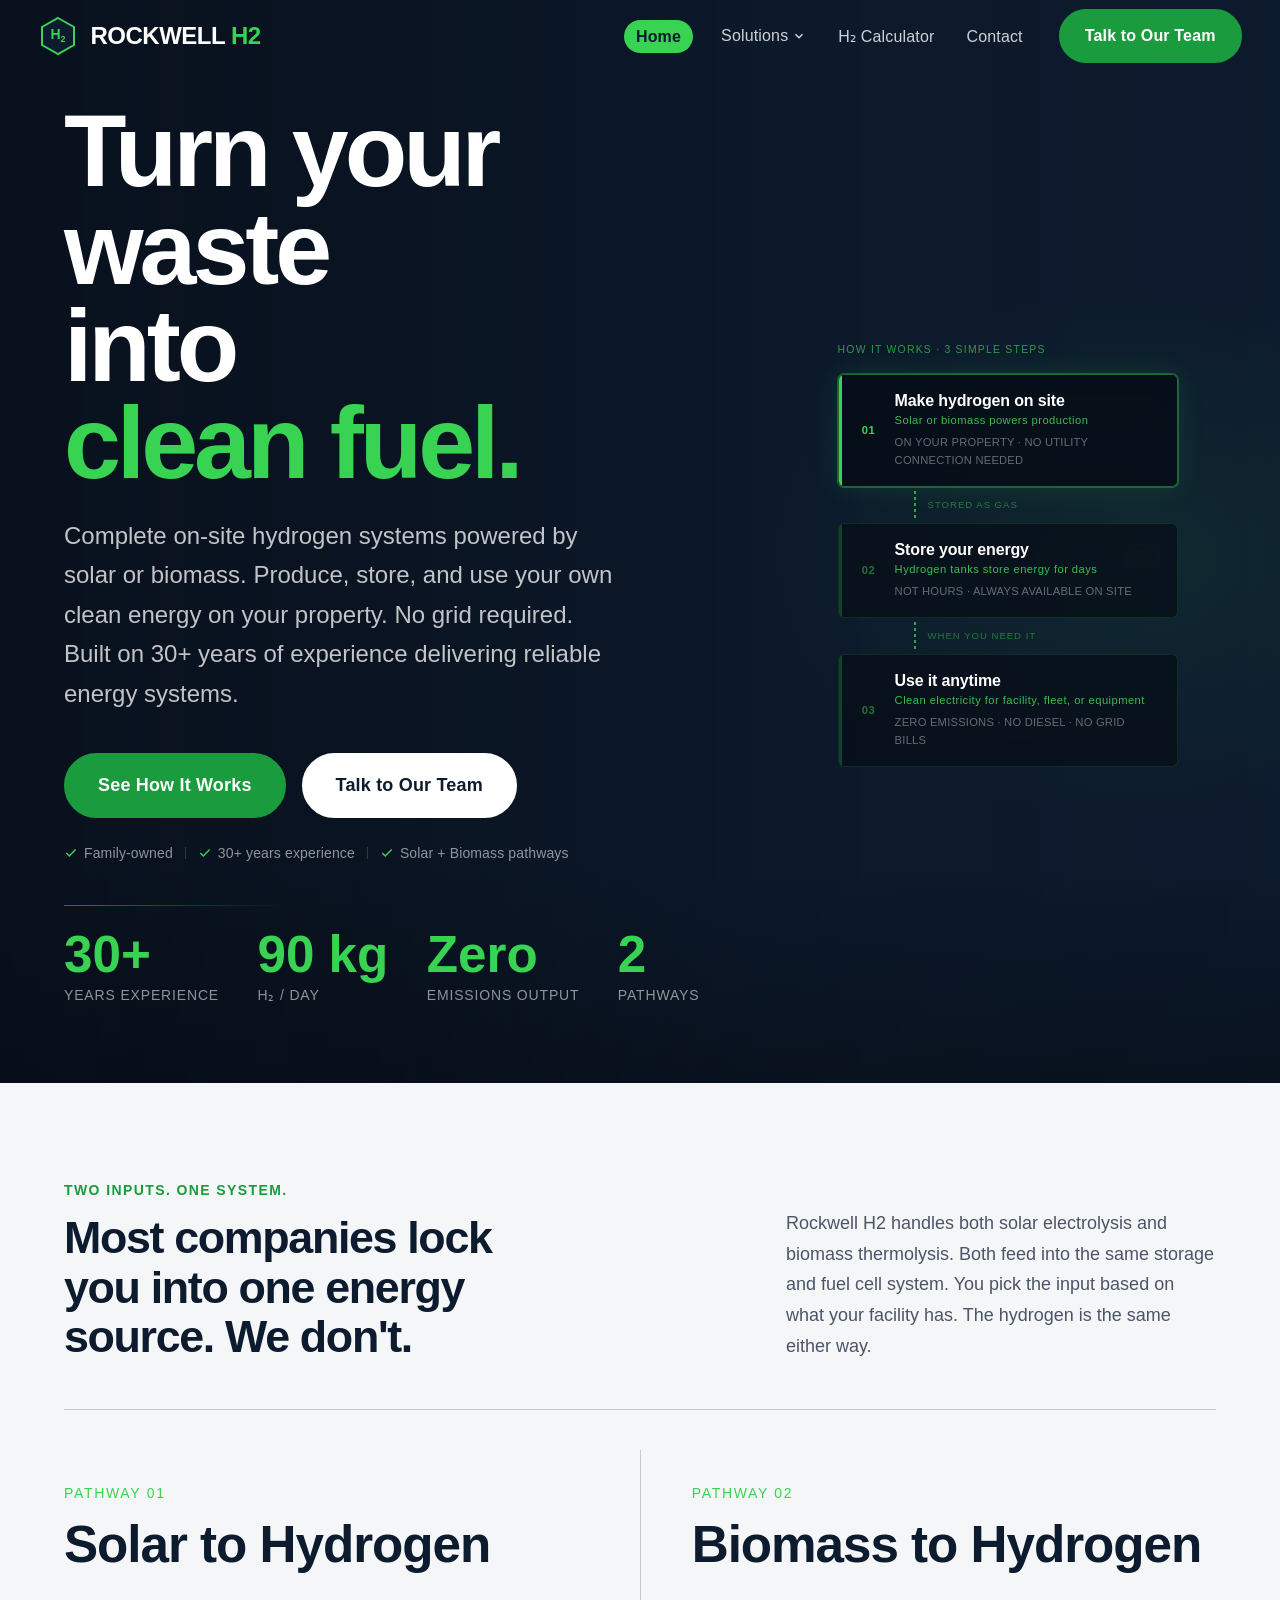
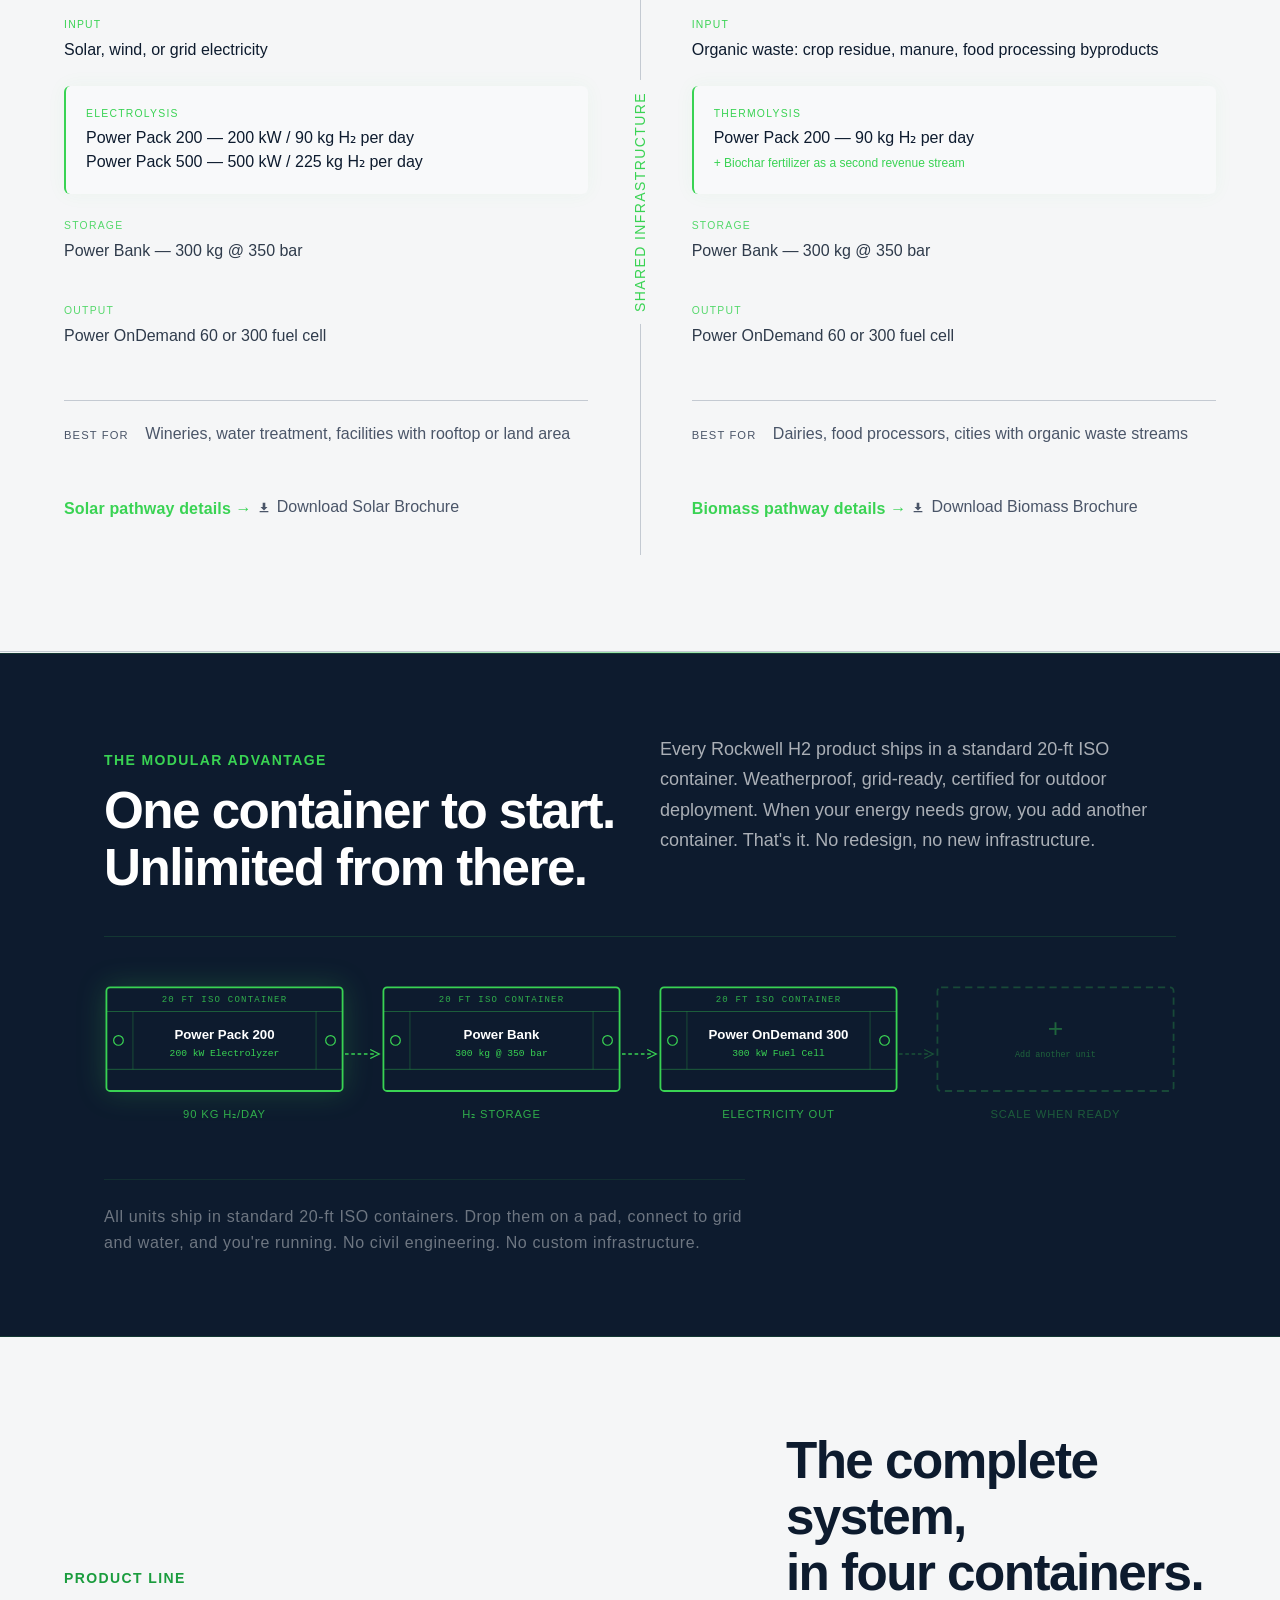
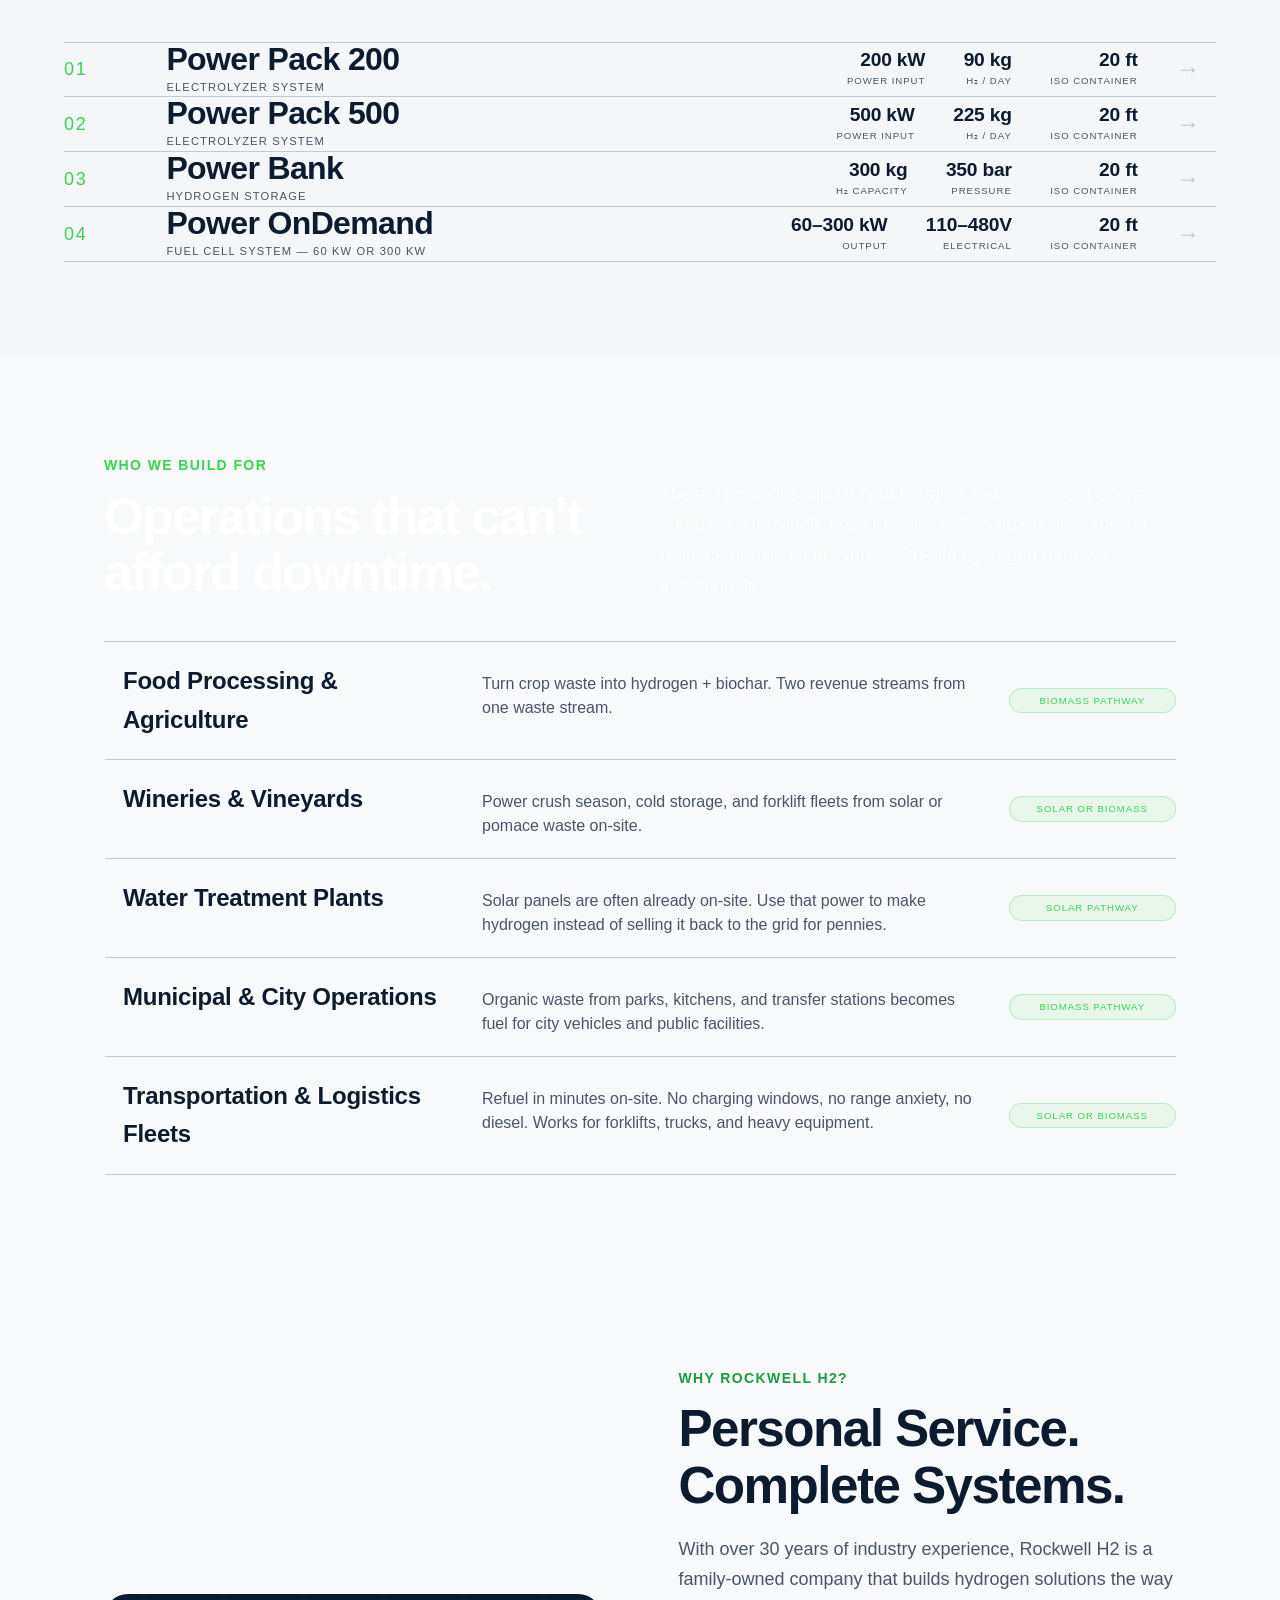
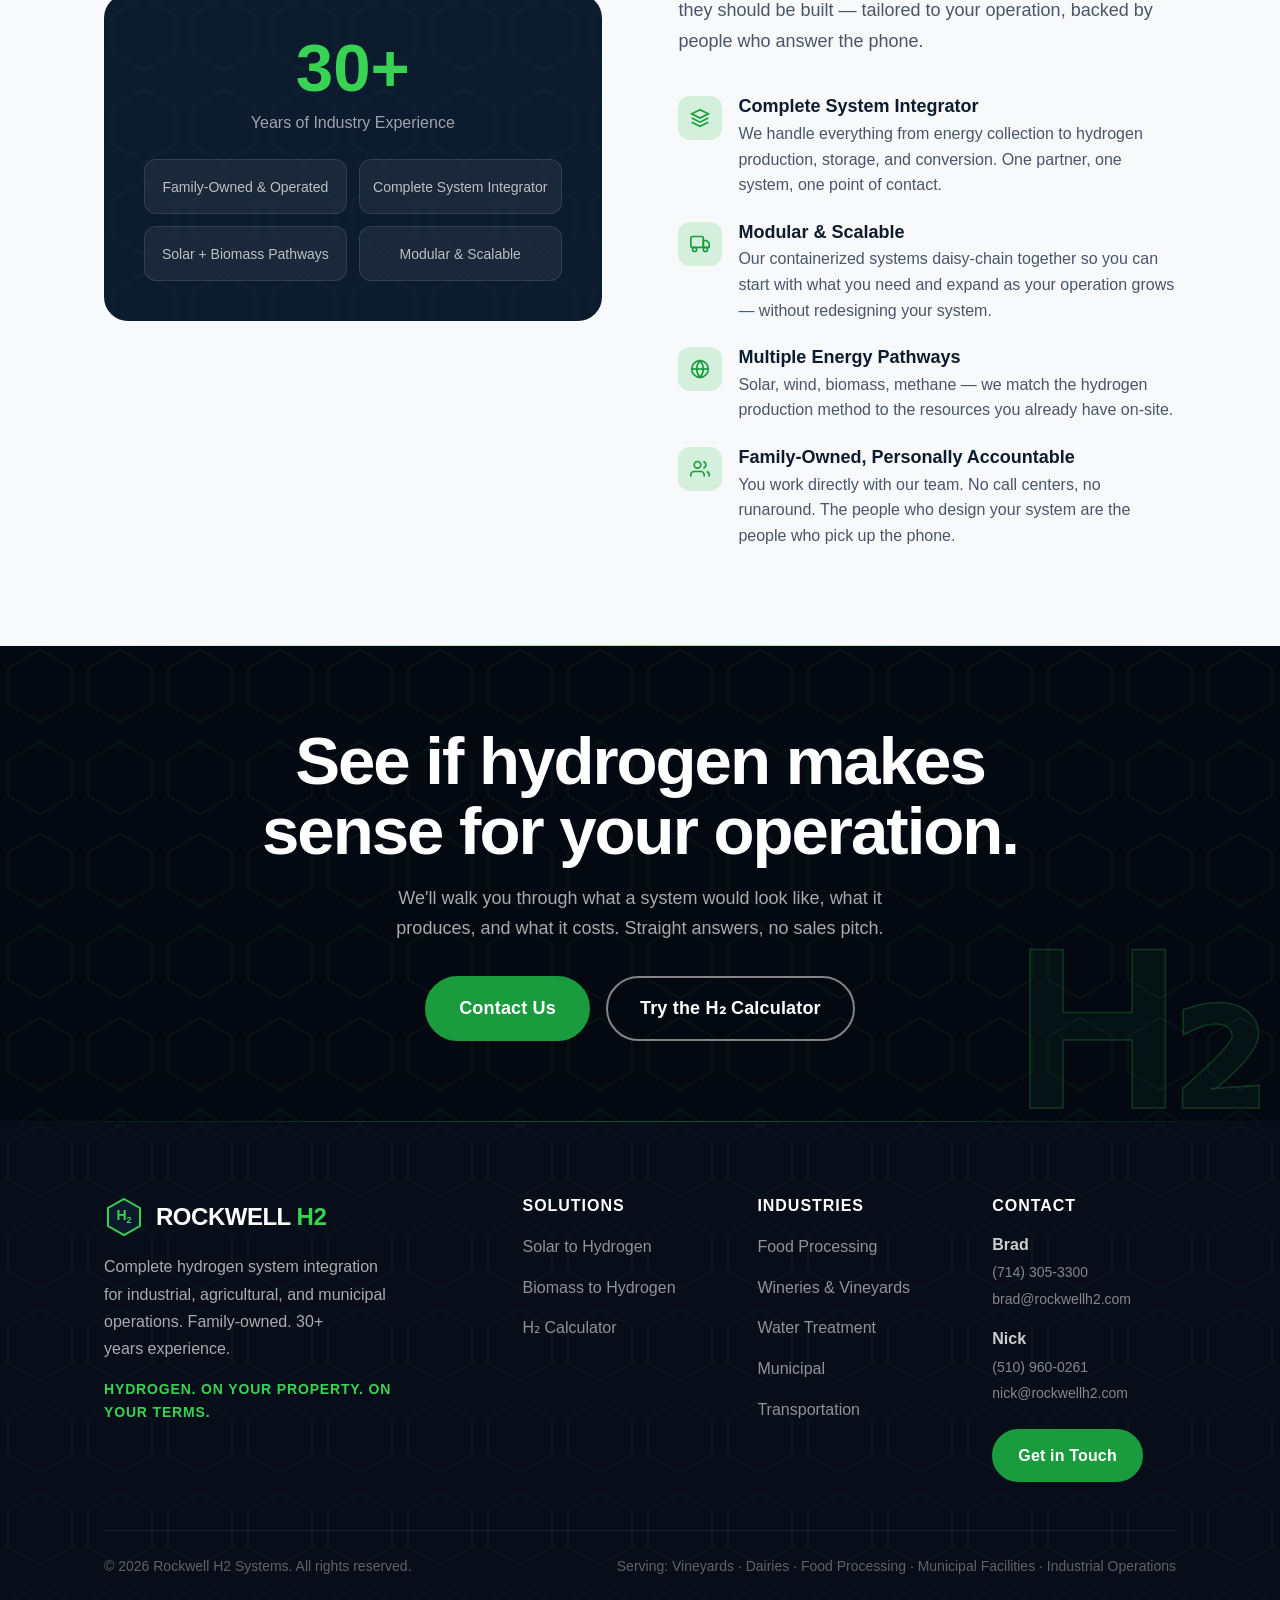
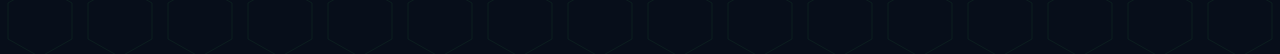
==== index.html @ f57a97bc "fix: improve ISO container label legibility in chain diagram Taller viewBox (80→90), wider header st" ====
<!DOCTYPE html>
<html lang="en" data-theme="light">
<head>
  <meta charset="UTF-8" />
  <meta name="viewport" content="width=device-width, initial-scale=1.0" />
  <title>Rockwell H2 Systems — On-Site Hydrogen Production</title>
  <meta name="description" content="Rockwell H2 Systems designs and builds complete hydrogen systems — from solar, biomass, or methane. Produce, store, and use clean energy on-site. Family-owned. 30+ years experience." />
  <meta property="og:title" content="Rockwell H2 Systems — On-Site Hydrogen Production" />
  <meta property="og:description" content="Complete hydrogen systems from solar, biomass, or methane. Zero emissions. Modular. Scalable." />
  <meta property="og:type" content="website" />
  <link rel="preconnect" href="https://api.fontshare.com" />
  <link rel="preload" as="style" href="https://api.fontshare.com/v2/css?f[]=cabinet-grotesk@400,500,700,800,900&f[]=satoshi@400,500,700&display=swap" onload="this.onload=null;this.rel='stylesheet'" />
  <noscript><link href="https://api.fontshare.com/v2/css?f[]=cabinet-grotesk@400,500,700,800,900&f[]=satoshi@400,500,700&display=swap" rel="stylesheet" /></noscript>
  <link rel="stylesheet" href="./base.css" />
  <link rel="stylesheet" href="./style.css" />
</head>
<body>
<a class="skip-link" href="#main-content">Skip to main content</a>

<!-- HEADER -->
<header class="site-header" id="site-header">
  <nav class="nav container">
    <a href="./index.html" class="nav-logo" aria-label="Rockwell H2 Systems Home">
      <svg class="nav-logo-mark" viewBox="0 0 40 40" fill="none" aria-hidden="true">
        <polygon points="20,2 36,11 36,29 20,38 4,29 4,11" fill="#0d1b2e" stroke="#39d353" stroke-width="2"/>
        <text text-anchor="middle" font-family="sans-serif" font-weight="900" fill="#39d353"><tspan x="20" y="23" font-size="14">H</tspan><tspan dy="3" font-size="9">2</tspan></text>
      </svg>
      <span class="nav-logo-text">ROCKWELL <span>H2</span></span>
    </a>
    <ul class="nav-links" role="list">
      <li><a href="./index.html" aria-current="page">Home</a></li>
      <li class="nav-dropdown">
        <button class="nav-dropdown-toggle" aria-haspopup="true" aria-expanded="false">
          Solutions
          <svg width="14" height="14" viewBox="0 0 24 24" fill="none" stroke="currentColor" stroke-width="2.5"><path d="M6 9l6 6 6-6"/></svg>
        </button>
        <div class="nav-dropdown-menu">
          <a href="./solar.html" class="nav-dropdown-item">
            <div class="nav-dropdown-icon">
              <svg width="16" height="16" viewBox="0 0 24 24" fill="none" stroke="currentColor" stroke-width="2"><circle cx="12" cy="12" r="5"/><path d="M12 1v2M12 21v2M4.22 4.22l1.42 1.42M18.36 18.36l1.42 1.42M1 12h2M21 12h2M4.22 19.78l1.42-1.42M18.36 5.64l1.42-1.42"/></svg>
            </div>
            <div class="nav-dropdown-text">
              <span class="nav-dropdown-label">Solar to Hydrogen</span>
              <span class="nav-dropdown-desc">Electrolysis via solar power</span>
            </div>
          </a>
          <a href="./biomass.html" class="nav-dropdown-item">
            <div class="nav-dropdown-icon">
              <svg width="16" height="16" viewBox="0 0 24 24" fill="none" stroke="currentColor" stroke-width="2"><path d="M12 22V12M12 12C12 12 8 10 6 6c3 0 6 2 6 6zM12 12c0 0 4-2 6-6-3 0-6 2-6 6z"/><path d="M5 20c2-2 4-4 7-8"/></svg>
            </div>
            <div class="nav-dropdown-text">
              <span class="nav-dropdown-label">Biomass to Hydrogen</span>
              <span class="nav-dropdown-desc">Thermolysis from organic waste</span>
            </div>
          </a>
        </div>
      </li>
      <li><a href="./calculator.html">H₂ Calculator</a></li>
      <li><a href="./contact.html">Contact</a></li>
    </ul>
    <div class="nav-right">
      <button class="theme-toggle" data-theme-toggle aria-label="Switch to dark mode">
        <svg width="18" height="18" viewBox="0 0 24 24" fill="none" stroke="currentColor" stroke-width="2"><circle cx="12" cy="12" r="5"/><path d="M12 1v2M12 21v2M4.22 4.22l1.42 1.42M18.36 18.36l1.42 1.42M1 12h2M21 12h2M4.22 19.78l1.42-1.42M18.36 5.64l1.42-1.42"/></svg>
      </button>
      <a href="./contact.html" class="btn btn-primary">Talk to Our Team</a>
    </div>
    <button class="nav-hamburger" id="hamburger" aria-label="Open menu" aria-expanded="false">
      <svg width="24" height="24" viewBox="0 0 24 24" fill="none" stroke="currentColor" stroke-width="2"><path d="M3 12h18M3 6h18M3 18h18"/></svg>
    </button>
  </nav>
</header>

<!-- MOBILE MENU -->
<div class="mobile-menu" id="mobile-menu" role="dialog" aria-modal="true" aria-label="Navigation menu">
  <div class="mobile-menu-header">
    <a href="./index.html" class="nav-logo">
      <svg class="nav-logo-mark" viewBox="0 0 40 40" fill="none">
        <polygon points="20,2 36,11 36,29 20,38 4,29 4,11" fill="#0d1b2e" stroke="#39d353" stroke-width="2"/>
        <text text-anchor="middle" font-family="sans-serif" font-weight="900" fill="#39d353"><tspan x="20" y="23" font-size="14">H</tspan><tspan dy="3" font-size="9">2</tspan></text>
      </svg>
      <span class="nav-logo-text">ROCKWELL <span>H2</span></span>
    </a>
    <button class="mobile-menu-close" id="mobile-close" aria-label="Close menu">
      <svg width="24" height="24" viewBox="0 0 24 24" fill="none" stroke="currentColor" stroke-width="2"><path d="M18 6L6 18M6 6l12 12"/></svg>
    </button>
  </div>
  <a href="./index.html">Home</a>
  <a href="./solar.html">Solar to Hydrogen</a>
  <a href="./biomass.html">Biomass to Hydrogen</a>
  <a href="./calculator.html">H₂ Calculator</a>
  <a href="./contact.html">Contact</a>
  <div style="margin-top: auto; padding-top: 2rem; display: flex; justify-content: center;">
    <a href="./contact.html" class="btn btn-primary btn-lg" style="width: 80%; justify-content:center; text-align: center;">Talk to Our Team</a>
  </div>
</div>

<main id="main-content">
  <!-- HERO -->
  <section class="hero" aria-label="Hero" data-nav-dark>
    <div class="hero-bg">
      <video class="hero-video" autoplay muted loop playsinline>
        <source src="./hero.mp4" type="video/mp4" />
      </video>
      <div class="hero-bg-overlay"></div>
    </div>
    <div class="hero-content hero-content--split">

      <!-- LEFT: text -->
      <div class="hero-left">
        <h1>Turn your waste<br>into <span class="accent">clean fuel.</span></h1>
        <p class="hero-sub">Complete on-site hydrogen systems powered by solar or biomass. Produce, store, and use your own clean energy on your property. No grid required. Built on 30+ years of experience delivering reliable energy systems.</p>
        <div class="hero-actions">
          <a href="#how-it-works" class="btn btn-primary btn-lg">See How It Works</a>
          <a href="./contact.html" class="btn btn-white btn-lg">Talk to Our Team</a>
        </div>
        <div class="hero-trust-row">
          <span class="hero-trust-item">
            <svg width="14" height="14" viewBox="0 0 24 24" fill="none" stroke="currentColor" stroke-width="2.5"><polyline points="20 6 9 17 4 12"/></svg>
            Family-owned
          </span>
          <span class="hero-trust-sep"></span>
          <span class="hero-trust-item">
            <svg width="14" height="14" viewBox="0 0 24 24" fill="none" stroke="currentColor" stroke-width="2.5"><polyline points="20 6 9 17 4 12"/></svg>
            30+ years experience
          </span>
          <span class="hero-trust-sep"></span>
          <span class="hero-trust-item">
            <svg width="14" height="14" viewBox="0 0 24 24" fill="none" stroke="currentColor" stroke-width="2.5"><polyline points="20 6 9 17 4 12"/></svg>
            Solar + Biomass pathways
          </span>
        </div>
        <div class="hero-stats">
          <div>
            <span class="hero-stat-value">30+</span>
            <span class="hero-stat-label">Years Experience</span>
          </div>
          <div>
            <span class="hero-stat-value">90 kg</span>
            <span class="hero-stat-label">H₂ / Day</span>
          </div>
          <div>
            <span class="hero-stat-value">Zero</span>
            <span class="hero-stat-label">Emissions Output</span>
          </div>
          <div>
            <span class="hero-stat-value">2</span>
            <span class="hero-stat-label">Pathways</span>
          </div>
        </div>
      </div>

      <!-- RIGHT: ISO container chain, vertical -->
      <div class="hero-right desktop-only" aria-hidden="true">
        <div class="hero-showcase">
          <div class="hero-showcase-eyebrow">How it works · 3 simple steps</div>
          <div class="hero-showcase-cards">

            <div class="hero-card hero-card--active">
              <div class="hero-card-step">01</div>
              <div class="hero-card-body">
                <div class="hero-card-name">Make hydrogen on site</div>
                <div class="hero-card-spec">Solar or biomass powers production</div>
                <div class="hero-card-role">On your property · no utility connection needed</div>
              </div>
              <div class="hero-card-bar"></div>
            </div>

            <div class="hero-card-connector">
              <svg viewBox="0 0 2 28" fill="none"><line x1="1" y1="0" x2="1" y2="28" stroke="#39d353" stroke-width="1.5" stroke-dasharray="3 3"/></svg>
              <span>stored as gas</span>
            </div>

            <div class="hero-card">
              <div class="hero-card-step">02</div>
              <div class="hero-card-body">
                <div class="hero-card-name">Store your energy</div>
                <div class="hero-card-spec">Hydrogen tanks store energy for days</div>
                <div class="hero-card-role">Not hours · always available on site</div>
              </div>
              <div class="hero-card-bar"></div>
            </div>

            <div class="hero-card-connector">
              <svg viewBox="0 0 2 28" fill="none"><line x1="1" y1="0" x2="1" y2="28" stroke="#39d353" stroke-width="1.5" stroke-dasharray="3 3"/></svg>
              <span>when you need it</span>
            </div>

            <div class="hero-card">
              <div class="hero-card-step">03</div>
              <div class="hero-card-body">
                <div class="hero-card-name">Use it anytime</div>
                <div class="hero-card-spec">Clean electricity for facility, fleet, or equipment</div>
                <div class="hero-card-role">Zero emissions · no diesel · no grid bills</div>
              </div>
              <div class="hero-card-bar"></div>
            </div>

          </div>
        </div>
      </div>

    </div>
  </section>

  <!-- DUAL PATHWAY DIFFERENTIATOR -->
  <section class="section pathways-section" id="how-it-works">
    <div class="pathways-inner">
      <div class="pathways-header reveal">
        <div class="pathways-header-left">
          <span class="section-eyebrow">Two Inputs. One System.</span>
          <h2 class="section-heading">Most companies lock you into one energy source. We don't.</h2>
        </div>
        <div class="pathways-header-right">
          <p class="section-sub">Rockwell H2 handles both solar electrolysis and biomass thermolysis. Both feed into the same storage and fuel cell system. You pick the input based on what your facility has. The hydrogen is the same either way.</p>
        </div>
      </div>

      <div class="pathways-grid desktop-only">
        <!-- Solar -->
        <div class="pathway-col reveal reveal-delay-1">
          <div class="pathway-label">Pathway 01</div>
          <h3 class="pathway-name">Solar to Hydrogen</h3>
          <div class="pathway-flow">
            <div class="pathway-flow-step">
              <span class="flow-step-label">Input</span>
              <span class="flow-step-value">Solar, wind, or grid electricity</span>
            </div>
            <div class="pathway-flow-arrow">↓</div>
            <div class="pathway-flow-step pathway-flow-step--product">
              <span class="flow-step-label">Electrolysis</span>
              <span class="flow-step-value">Power Pack 200 — 200 kW / 90 kg H₂ per day<br>Power Pack 500 — 500 kW / 225 kg H₂ per day</span>
            </div>
            <div class="pathway-flow-arrow">↓</div>
            <div class="pathway-flow-step pathway-flow-step--shared">
              <span class="flow-step-label">Storage</span>
              <span class="flow-step-value">Power Bank — 300 kg @ 350 bar</span>
            </div>
            <div class="pathway-flow-arrow">↓</div>
            <div class="pathway-flow-step pathway-flow-step--shared">
              <span class="flow-step-label">Output</span>
              <span class="flow-step-value">Power OnDemand 60 or 300 fuel cell</span>
            </div>
          </div>
          <div class="pathway-best-for">
            <span class="pathway-best-for-label">Best for</span>
            Wineries, water treatment, facilities with rooftop or land area
          </div>
          <a href="./solar.html" class="pathway-link">Solar pathway details →</a>
          <a href="./Rockwell_H2_Solar_Brochure.pdf" class="pathway-download" download>
            <svg width="14" height="14" viewBox="0 0 16 16" fill="currentColor" aria-hidden="true"><path d="M8 12l-4-4h2.5V3h3v5H12L8 12zm-5 2h10v-1.5H3V14z"/></svg>Download Solar Brochure
          </a>
        </div>

        <!-- Divider -->
        <div class="pathway-divider" aria-hidden="true">
          <div class="pathway-shared-badge">Shared infrastructure</div>
        </div>

        <!-- Biomass -->
        <div class="pathway-col reveal reveal-delay-2">
          <div class="pathway-label">Pathway 02</div>
          <h3 class="pathway-name">Biomass to Hydrogen</h3>
          <div class="pathway-flow">
            <div class="pathway-flow-step">
              <span class="flow-step-label">Input</span>
              <span class="flow-step-value">Organic waste: crop residue, manure, food processing byproducts</span>
            </div>
            <div class="pathway-flow-arrow">↓</div>
            <div class="pathway-flow-step pathway-flow-step--product">
              <span class="flow-step-label">Thermolysis</span>
              <span class="flow-step-value">Power Pack 200 — 90 kg H₂ per day<br><span class="flow-byproduct">+ Biochar fertilizer as a second revenue stream</span></span>
            </div>
            <div class="pathway-flow-arrow">↓</div>
            <div class="pathway-flow-step pathway-flow-step--shared">
              <span class="flow-step-label">Storage</span>
              <span class="flow-step-value">Power Bank — 300 kg @ 350 bar</span>
            </div>
            <div class="pathway-flow-arrow">↓</div>
            <div class="pathway-flow-step pathway-flow-step--shared">
              <span class="flow-step-label">Output</span>
              <span class="flow-step-value">Power OnDemand 60 or 300 fuel cell</span>
            </div>
          </div>
          <div class="pathway-best-for">
            <span class="pathway-best-for-label">Best for</span>
            Dairies, food processors, cities with organic waste streams
          </div>
          <a href="./biomass.html" class="pathway-link">Biomass pathway details →</a>
          <a href="./Rockwell_H2_Biomass_Brochure.pdf" class="pathway-download" download>
            <svg width="14" height="14" viewBox="0 0 16 16" fill="currentColor" aria-hidden="true"><path d="M8 12l-4-4h2.5V3h3v5H12L8 12zm-5 2h10v-1.5H3V14z"/></svg>Download Biomass Brochure
          </a>
        </div>
      </div>
        <!-- MOBILE: Pathway cards -->
        <div class="mobile-only">
          <div class="m-pathway-card">
            <div class="m-pathway-card-header">
              <div class="m-pathway-icon" style="background:#fef9c3;">
                <svg width="20" height="20" viewBox="0 0 24 24" fill="none" stroke="#b45309" stroke-width="2" aria-hidden="true"><circle cx="12" cy="12" r="5"/><path d="M12 1v2M12 21v2M4.22 4.22l1.42 1.42M18.36 18.36l1.42 1.42M1 12h2M21 12h2M4.22 19.78l1.42-1.42M18.36 5.64l1.42-1.42"/></svg>
              </div>
              <div>
                <div class="m-pathway-name">Solar to Hydrogen</div>
                <div class="m-pathway-tag">Electrolysis</div>
              </div>
            </div>
            <div class="m-pathway-body">
              <p class="m-pathway-desc">Solar panels power an electrolyzer that splits water into hydrogen. Zero emissions, no waste stream required.</p>
              <div class="m-pathway-pills">
                <span class="m-spec-pill">90–225 kg/day</span>
                <span class="m-spec-pill">Grid-optional</span>
              </div>
              <a href="./solar.html" class="m-pathway-link">Solar pathway details →</a>
              <a href="./Rockwell_H2_Solar_Brochure.pdf" class="pathway-download" download>
                <svg width="14" height="14" viewBox="0 0 16 16" fill="currentColor" aria-hidden="true"><path d="M8 12l-4-4h2.5V3h3v5H12L8 12zm-5 2h10v-1.5H3V14z"/></svg>Download Solar Brochure
              </a>
            </div>
          </div>
          <div class="m-pathway-card">
            <div class="m-pathway-card-header">
              <div class="m-pathway-icon" style="background:#dcfce7;">
                <svg width="20" height="20" viewBox="0 0 24 24" fill="none" stroke="#15803d" stroke-width="2" aria-hidden="true"><path d="M12 22V12M12 12C12 12 8 10 6 6c3 0 6 2 6 6zM12 12c0 0 4-2 6-6-3 0-6 2-6 6z"/><path d="M5 20c2-2 4-4 7-8"/></svg>
              </div>
              <div>
                <div class="m-pathway-name">Biomass to Hydrogen</div>
                <div class="m-pathway-tag">Thermolysis</div>
              </div>
            </div>
            <div class="m-pathway-body">
              <p class="m-pathway-desc">Your organic waste — crop residue, manure, food processing byproducts — converted to hydrogen via thermolysis. Biochar is a second revenue stream.</p>
              <div class="m-pathway-pills">
                <span class="m-spec-pill">90 kg/day</span>
                <span class="m-spec-pill">+ Biochar output</span>
              </div>
              <a href="./biomass.html" class="m-pathway-link">Biomass pathway details →</a>
              <a href="./Rockwell_H2_Biomass_Brochure.pdf" class="pathway-download" download>
                <svg width="14" height="14" viewBox="0 0 16 16" fill="currentColor" aria-hidden="true"><path d="M8 12l-4-4h2.5V3h3v5H12L8 12zm-5 2h10v-1.5H3V14z"/></svg>Download Biomass Brochure
              </a>
            </div>
          </div>
        </div>
    </div>
  </section>

  <hr class="section-divider" aria-hidden="true" />

  <!-- ISO CONTAINER MODULARITY -->
  <section class="section modular-section" data-nav-dark>
    <div class="modular-inner">
      <div class="container">
        <div class="modular-header reveal">
          <div>
            <span class="section-eyebrow" style="color: var(--color-accent);">The Modular Advantage</span>
            <h2 class="section-heading section-heading-white">One container to start.<br>Unlimited from there.</h2>
          </div>
          <p class="section-sub section-sub-white">Every Rockwell H2 product ships in a standard 20-ft ISO container. Weatherproof, grid-ready, certified for outdoor deployment. When your energy needs grow, you add another container. That's it. No redesign, no new infrastructure.</p>
        </div>

        <!-- Container chain diagram -->
        <div class="container-chain reveal desktop-only">
          <div class="container-unit">
            <div class="container-box">
              <svg class="container-iso" viewBox="0 0 200 90" fill="none" xmlns="http://www.w3.org/2000/svg">
                <rect x="2" y="2" width="196" height="86" rx="3" stroke="#39d353" stroke-width="1.5" fill="#0d1b2e"/>
                <line x1="2" y1="22" x2="198" y2="22" stroke="#39d353" stroke-width="0.75" opacity="0.4"/>
                <line x1="2" y1="70" x2="198" y2="70" stroke="#39d353" stroke-width="0.75" opacity="0.4"/>
                <line x1="24" y1="22" x2="24" y2="70" stroke="#39d353" stroke-width="0.75" opacity="0.3"/>
                <line x1="176" y1="22" x2="176" y2="70" stroke="#39d353" stroke-width="0.75" opacity="0.3"/>
                <text x="100" y="14" text-anchor="middle" font-family="monospace" font-size="7.5" fill="#39d353" opacity="0.8" letter-spacing="1">20 FT ISO CONTAINER</text>
                <text x="100" y="45" text-anchor="middle" font-family="sans-serif" font-size="11" font-weight="700" fill="#ffffff">Power Pack 200</text>
                <text x="100" y="59" text-anchor="middle" font-family="monospace" font-size="8" fill="#39d353">200 kW Electrolyzer</text>
                <circle cx="12" cy="46" r="4" fill="none" stroke="#39d353" stroke-width="1"/>
                <circle cx="188" cy="46" r="4" fill="none" stroke="#39d353" stroke-width="1"/>
              </svg>
            </div>
            <div class="container-spec">90 kg H₂/day</div>
          </div>

          <div class="chain-connector" aria-label="connects to">
            <svg viewBox="0 0 40 20" fill="none"><line x1="0" y1="10" x2="32" y2="10" stroke="#39d353" stroke-width="1.5" stroke-dasharray="4 3"/><path d="M28 5 L38 10 L28 15" stroke="#39d353" stroke-width="1.5" fill="none"/></svg>
          </div>

          <div class="container-unit">
            <div class="container-box">
              <svg class="container-iso" viewBox="0 0 200 90" fill="none" xmlns="http://www.w3.org/2000/svg">
                <rect x="2" y="2" width="196" height="86" rx="3" stroke="#39d353" stroke-width="1.5" fill="#0d1b2e"/>
                <line x1="2" y1="22" x2="198" y2="22" stroke="#39d353" stroke-width="0.75" opacity="0.4"/>
                <line x1="2" y1="70" x2="198" y2="70" stroke="#39d353" stroke-width="0.75" opacity="0.4"/>
                <line x1="24" y1="22" x2="24" y2="70" stroke="#39d353" stroke-width="0.75" opacity="0.3"/>
                <line x1="176" y1="22" x2="176" y2="70" stroke="#39d353" stroke-width="0.75" opacity="0.3"/>
                <text x="100" y="14" text-anchor="middle" font-family="monospace" font-size="7.5" fill="#39d353" opacity="0.8" letter-spacing="1">20 FT ISO CONTAINER</text>
                <text x="100" y="45" text-anchor="middle" font-family="sans-serif" font-size="11" font-weight="700" fill="#ffffff">Power Bank</text>
                <text x="100" y="59" text-anchor="middle" font-family="monospace" font-size="8" fill="#39d353">300 kg @ 350 bar</text>
                <circle cx="12" cy="46" r="4" fill="none" stroke="#39d353" stroke-width="1"/>
                <circle cx="188" cy="46" r="4" fill="none" stroke="#39d353" stroke-width="1"/>
              </svg>
            </div>
            <div class="container-spec">H₂ Storage</div>
          </div>

          <div class="chain-connector" aria-label="connects to">
            <svg viewBox="0 0 40 20" fill="none"><line x1="0" y1="10" x2="32" y2="10" stroke="#39d353" stroke-width="1.5" stroke-dasharray="4 3"/><path d="M28 5 L38 10 L28 15" stroke="#39d353" stroke-width="1.5" fill="none"/></svg>
          </div>

          <div class="container-unit">
            <div class="container-box">
              <svg class="container-iso" viewBox="0 0 200 90" fill="none" xmlns="http://www.w3.org/2000/svg">
                <rect x="2" y="2" width="196" height="86" rx="3" stroke="#39d353" stroke-width="1.5" fill="#0d1b2e"/>
                <line x1="2" y1="22" x2="198" y2="22" stroke="#39d353" stroke-width="0.75" opacity="0.4"/>
                <line x1="2" y1="70" x2="198" y2="70" stroke="#39d353" stroke-width="0.75" opacity="0.4"/>
                <line x1="24" y1="22" x2="24" y2="70" stroke="#39d353" stroke-width="0.75" opacity="0.3"/>
                <line x1="176" y1="22" x2="176" y2="70" stroke="#39d353" stroke-width="0.75" opacity="0.3"/>
                <text x="100" y="14" text-anchor="middle" font-family="monospace" font-size="7.5" fill="#39d353" opacity="0.8" letter-spacing="1">20 FT ISO CONTAINER</text>
                <text x="100" y="45" text-anchor="middle" font-family="sans-serif" font-size="11" font-weight="700" fill="#ffffff">Power OnDemand 300</text>
                <text x="100" y="59" text-anchor="middle" font-family="monospace" font-size="8" fill="#39d353">300 kW Fuel Cell</text>
                <circle cx="12" cy="46" r="4" fill="none" stroke="#39d353" stroke-width="1"/>
                <circle cx="188" cy="46" r="4" fill="none" stroke="#39d353" stroke-width="1"/>
              </svg>
            </div>
            <div class="container-spec">Electricity out</div>
          </div>

          <div class="chain-connector chain-connector--add" aria-label="add more">
            <svg viewBox="0 0 40 20" fill="none"><line x1="0" y1="10" x2="32" y2="10" stroke="rgba(57,211,83,0.3)" stroke-width="1.5" stroke-dasharray="4 3"/><path d="M28 5 L38 10 L28 15" stroke="rgba(57,211,83,0.3)" stroke-width="1.5" fill="none"/></svg>
          </div>

          <div class="container-unit container-unit--add">
            <div class="container-box container-box--ghost">
              <svg class="container-iso" viewBox="0 0 200 90" fill="none" xmlns="http://www.w3.org/2000/svg">
                <rect x="2" y="2" width="196" height="86" rx="3" stroke="rgba(57,211,83,0.25)" stroke-width="1.5" stroke-dasharray="6 4" fill="none"/>
                <text x="100" y="43" text-anchor="middle" font-family="sans-serif" font-size="22" font-weight="300" fill="rgba(57,211,83,0.4)">+</text>
                <text x="100" y="60" text-anchor="middle" font-family="monospace" font-size="7" fill="rgba(57,211,83,0.4)">Add another unit</text>
              </svg>
            </div>
            <div class="container-spec container-spec--muted">Scale when ready</div>
          </div>
        </div>

          <!-- MOBILE: Simplified container chain -->
          <div class="mobile-only">
            <div class="m-modular-photo-wrap">
              <img src="./hydrogen.png" alt="Hydrogen energy storage containers with wind turbine and solar panels" class="m-modular-photo" />
            </div>
            <div class="m-step-flow">
              <div class="m-step">
                <div class="m-step-left">
                  <div class="m-step-num">01</div>
                  <div class="m-step-line"></div>
                </div>
                <div class="m-step-body">
                  <div class="m-step-name">Power Pack</div>
                  <div class="m-step-role">Electrolyzer · produces H₂</div>
                </div>
                <div class="m-step-spec">90–225 kg/day</div>
              </div>
              <div class="m-step">
                <div class="m-step-left">
                  <div class="m-step-num">02</div>
                  <div class="m-step-line"></div>
                </div>
                <div class="m-step-body">
                  <div class="m-step-name">Power Bank</div>
                  <div class="m-step-role">Storage · holds H₂ under pressure</div>
                </div>
                <div class="m-step-spec">300 kg · 350 bar</div>
              </div>
              <div class="m-step">
                <div class="m-step-left">
                  <div class="m-step-num">03</div>
                  <div class="m-step-line m-step-line--last"></div>
                </div>
                <div class="m-step-body">
                  <div class="m-step-name">Power OnDemand</div>
                  <div class="m-step-role">Fuel cell · clean electricity out</div>
                </div>
                <div class="m-step-spec">60–300 kW</div>
              </div>
              <div class="m-step-scale">
                <svg width="14" height="14" viewBox="0 0 24 24" fill="none" stroke="#39d353" stroke-width="2" aria-hidden="true"><path d="M12 5v14M5 12l7 7 7-7"/></svg>
                Add another unit to scale. No redesign required.
              </div>
            </div>
            <div class="m-modular-points">
              <div class="m-modular-point"><div class="m-modular-dot"></div><div class="m-modular-text">Drop on a pad, connect to grid and water — you're running.</div></div>
              <div class="m-modular-point"><div class="m-modular-dot"></div><div class="m-modular-text">No civil engineering. No custom infrastructure.</div></div>
              <div class="m-modular-point"><div class="m-modular-dot"></div><div class="m-modular-text">Scale up by adding another container when ready.</div></div>
            </div>
          </div>

        <p class="modular-footnote reveal desktop-only">All units ship in standard 20-ft ISO containers. Drop them on a pad, connect to grid and water, and you're running. No civil engineering. No custom infrastructure.</p>
      </div>
    </div>
  </section>

  <!-- PRODUCT ROWS -->
  <section class="section products-section">
    <div class="products-inner">
      <div class="products-header reveal">
        <span class="section-eyebrow">Product Line</span>
        <h2 class="section-heading">The complete system,<br>in four containers.</h2>
      </div>

      <div class="product-rows desktop-only">
        <a href="./solar.html" class="product-row reveal">
          <div class="product-row-number">01</div>
          <div class="product-row-main">
            <div class="product-row-name">Power Pack 200</div>
            <div class="product-row-type">Electrolyzer System</div>
          </div>
          <div class="product-row-specs">
            <span class="product-spec"><span class="spec-val">200 kW</span><span class="spec-key">Power Input</span></span>
            <span class="product-spec"><span class="spec-val">90 kg</span><span class="spec-key">H₂ / Day</span></span>
            <span class="product-spec"><span class="spec-val">20 ft</span><span class="spec-key">ISO Container</span></span>
          </div>
          <div class="product-row-arrow">→</div>
        </a>

        <a href="./solar.html" class="product-row reveal reveal-delay-1">
          <div class="product-row-number">02</div>
          <div class="product-row-main">
            <div class="product-row-name">Power Pack 500</div>
            <div class="product-row-type">Electrolyzer System</div>
          </div>
          <div class="product-row-specs">
            <span class="product-spec"><span class="spec-val">500 kW</span><span class="spec-key">Power Input</span></span>
            <span class="product-spec"><span class="spec-val">225 kg</span><span class="spec-key">H₂ / Day</span></span>
            <span class="product-spec"><span class="spec-val">20 ft</span><span class="spec-key">ISO Container</span></span>
          </div>
          <div class="product-row-arrow">→</div>
        </a>

        <a href="./solar.html" class="product-row reveal reveal-delay-2">
          <div class="product-row-number">03</div>
          <div class="product-row-main">
            <div class="product-row-name">Power Bank</div>
            <div class="product-row-type">Hydrogen Storage</div>
          </div>
          <div class="product-row-specs">
            <span class="product-spec"><span class="spec-val">300 kg</span><span class="spec-key">H₂ Capacity</span></span>
            <span class="product-spec"><span class="spec-val">350 bar</span><span class="spec-key">Pressure</span></span>
            <span class="product-spec"><span class="spec-val">20 ft</span><span class="spec-key">ISO Container</span></span>
          </div>
          <div class="product-row-arrow">→</div>
        </a>

        <a href="./solar.html" class="product-row reveal reveal-delay-3">
          <div class="product-row-number">04</div>
          <div class="product-row-main">
            <div class="product-row-name">Power OnDemand</div>
            <div class="product-row-type">Fuel Cell System — 60 kW or 300 kW</div>
          </div>
          <div class="product-row-specs">
            <span class="product-spec"><span class="spec-val">60–300 kW</span><span class="spec-key">Output</span></span>
            <span class="product-spec"><span class="spec-val">110–480V</span><span class="spec-key">Electrical</span></span>
            <span class="product-spec"><span class="spec-val">20 ft</span><span class="spec-key">ISO Container</span></span>
          </div>
          <div class="product-row-arrow">→</div>
        </a>
      </div>
        <!-- MOBILE: Product cards -->
        <div class="mobile-only">
          <div class="m-product-photo-wrap">
            <img src="./hydro-forklift.png" alt="Green hydrogen-powered forklift at charging station" class="m-product-photo" />
            <div class="m-product-photo-overlay">
              <span class="m-product-photo-tag">Zero-emission. On-site. Ready now.</span>
            </div>
          </div>
        </div>
        <div class="mobile-only m-product-list">
          <a href="./solar.html" class="m-product-card">
            <div class="m-product-num">01</div>
            <div>
              <div class="m-product-name">Power Pack 200</div>
              <div class="m-product-desc">200 kW electrolyzer. Produces 90 kg of clean hydrogen per day.</div>
              <span class="m-product-badge">90 kg H₂/day</span>
            </div>
          </a>
          <a href="./solar.html" class="m-product-card">
            <div class="m-product-num">02</div>
            <div>
              <div class="m-product-name">Power Pack 500</div>
              <div class="m-product-desc">500 kW electrolyzer. Scales production to 225 kg per day.</div>
              <span class="m-product-badge">225 kg H₂/day</span>
            </div>
          </a>
          <a href="./solar.html" class="m-product-card">
            <div class="m-product-num">03</div>
            <div>
              <div class="m-product-name">Power Bank</div>
              <div class="m-product-desc">Hydrogen storage system. 300 kg capacity at 350 bar, outdoor certified.</div>
              <span class="m-product-badge">300 kg storage</span>
            </div>
          </a>
          <a href="./solar.html" class="m-product-card">
            <div class="m-product-num">04</div>
            <div>
              <div class="m-product-name">Power OnDemand</div>
              <div class="m-product-desc">Fuel cell output system. 60 kW or 300 kW clean electricity on tap.</div>
              <span class="m-product-badge">60–300 kW output</span>
            </div>
          </a>
        </div>
    </div>
  </section>

  <!-- INDUSTRIES — ruled list -->
  <section class="section industries-list-section">
    <div class="container">
      <div class="industries-list-header reveal">
        <div>
          <span class="section-eyebrow">Who We Build For</span>
          <h2 class="section-heading">Operations that can't afford downtime.</h2>
        </div>
        <p class="section-sub">These operations run on tight margins and can't afford energy surprises. Unreliable power means halted production, spoiled product, or missed deliveries. On-site hydrogen removes that variable.</p>
      </div>

      <div class="industries-list desktop-only">
        <div class="industry-row reveal">
          <span class="industry-row-name">Food Processing &amp; Agriculture</span>
          <span class="industry-row-detail">Turn crop waste into hydrogen + biochar. Two revenue streams from one waste stream.</span>
          <span class="industry-row-pathway">Biomass pathway</span>
        </div>
        <div class="industry-row reveal reveal-delay-1">
          <span class="industry-row-name">Wineries &amp; Vineyards</span>
          <span class="industry-row-detail">Power crush season, cold storage, and forklift fleets from solar or pomace waste on-site.</span>
          <span class="industry-row-pathway">Solar or Biomass</span>
        </div>
        <div class="industry-row reveal reveal-delay-2">
          <span class="industry-row-name">Water Treatment Plants</span>
          <span class="industry-row-detail">Solar panels are often already on-site. Use that power to make hydrogen instead of selling it back to the grid for pennies.</span>
          <span class="industry-row-pathway">Solar pathway</span>
        </div>
        <div class="industry-row reveal reveal-delay-3">
          <span class="industry-row-name">Municipal &amp; City Operations</span>
          <span class="industry-row-detail">Organic waste from parks, kitchens, and transfer stations becomes fuel for city vehicles and public facilities.</span>
          <span class="industry-row-pathway">Biomass pathway</span>
        </div>
        <div class="industry-row reveal reveal-delay-4">
          <span class="industry-row-name">Transportation &amp; Logistics Fleets</span>
          <span class="industry-row-detail">Refuel in minutes on-site. No charging windows, no range anxiety, no diesel. Works for forklifts, trucks, and heavy equipment.</span>
          <span class="industry-row-pathway">Solar or Biomass</span>
        </div>
      </div>
        <!-- MOBILE: Industries grid -->
        <div class="mobile-only">
          <div class="m-industries-photo-banner">
            <img src="./i3.jpeg" alt="Hydrogen-powered forklift operator at work" class="m-industries-photo" />
            <div class="m-industries-photo-caption">On-site hydrogen keeps operations moving — no fuel delays, no grid dependency.</div>
          </div>
          <div class="m-industries-grid">
            <div class="m-industry-tile">
              <div class="m-industry-icon"><svg width="22" height="22" viewBox="0 0 24 24" fill="none" stroke="#39d353" stroke-width="1.8" aria-hidden="true"><path d="M12 22c4.97 0 9-3.13 9-7s-4.03-7-9-7-9 3.13-9 7 4.03 7 9 7z"/><path d="M12 8V3M9 5l3-3 3 3"/><circle cx="12" cy="8" r="1" fill="#39d353"/></svg></div>
              <div class="m-industry-name">Wineries &amp; Vineyards</div>
              <div class="m-industry-sub">Power crush season from solar or pomace waste</div>
            </div>
            <div class="m-industry-tile">
              <div class="m-industry-icon"><svg width="22" height="22" viewBox="0 0 24 24" fill="none" stroke="#39d353" stroke-width="1.8" aria-hidden="true"><path d="M3 9l9-7 9 7v11a2 2 0 0 1-2 2H5a2 2 0 0 1-2-2z"/><polyline points="9 22 9 12 15 12 15 22"/></svg></div>
              <div class="m-industry-name">Dairies</div>
              <div class="m-industry-sub">24/7 refrigeration &amp; operations</div>
            </div>
            <div class="m-industry-tile">
              <div class="m-industry-icon"><svg width="22" height="22" viewBox="0 0 24 24" fill="none" stroke="#39d353" stroke-width="1.8" aria-hidden="true"><rect x="2" y="7" width="20" height="14" rx="2"/><path d="M16 7V5a2 2 0 0 0-4 0v2M8 7V5a2 2 0 0 0-4 0v2"/><line x1="12" y1="12" x2="12" y2="17"/><line x1="9.5" y1="14.5" x2="14.5" y2="14.5"/></svg></div>
              <div class="m-industry-name">Food Processing</div>
              <div class="m-industry-sub">Turn crop waste into hydrogen + biochar</div>
            </div>
            <div class="m-industry-tile">
              <div class="m-industry-icon"><svg width="22" height="22" viewBox="0 0 24 24" fill="none" stroke="#39d353" stroke-width="1.8" aria-hidden="true"><path d="M3 21h18M9 8h1m5 0h1M9 12h1m5 0h1M5 21V5a2 2 0 0 1 2-2h10a2 2 0 0 1 2 2v16"/></svg></div>
              <div class="m-industry-name">Municipal</div>
              <div class="m-industry-sub">Facilities, fleet fueling &amp; city operations</div>
            </div>
            <div class="m-industry-tile">
              <div class="m-industry-icon"><svg width="22" height="22" viewBox="0 0 24 24" fill="none" stroke="#39d353" stroke-width="1.8" aria-hidden="true"><path d="M12 2.69l5.66 5.66a8 8 0 1 1-11.31 0z"/></svg></div>
              <div class="m-industry-name">Water Treatment</div>
              <div class="m-industry-sub">Use on-site solar to make hydrogen on-site</div>
            </div>
            <div class="m-industry-tile">
              <div class="m-industry-icon"><svg width="22" height="22" viewBox="0 0 24 24" fill="none" stroke="#39d353" stroke-width="1.8" aria-hidden="true"><rect x="1" y="3" width="15" height="13" rx="1"/><path d="M16 8h4l3 3v5h-7V8z"/><circle cx="5.5" cy="18.5" r="2.5"/><circle cx="18.5" cy="18.5" r="2.5"/></svg></div>
              <div class="m-industry-name">Fleet &amp; Logistics</div>
              <div class="m-industry-sub">Refuel on-site — no charging windows</div>
            </div>
          </div>
        </div>
    </div>
  </section>

  <!-- WHY ROCKWELL H2 -->
  <section class="section trust" data-nav-light>
    <div class="container">
      <div class="trust-layout">
        <div class="trust-visual reveal">
          <div class="trust-visual-card">
            <div class="trust-stat-block">
              <span class="number">30+</span>
              <span class="label">Years of Industry Experience</span>
            </div>
            <div class="trust-badges">
              <div class="trust-badge"><span class="trust-badge-text">Family-Owned &amp; Operated</span></div>
              <div class="trust-badge"><span class="trust-badge-text">Complete System Integrator</span></div>
              <div class="trust-badge"><span class="trust-badge-text">Solar + Biomass Pathways</span></div>
              <div class="trust-badge"><span class="trust-badge-text">Modular &amp; Scalable</span></div>
            </div>
          </div>
        </div>
        <div>
          <div class="reveal">
            <span class="section-eyebrow">Why Rockwell H2?</span>
            <h2 class="section-heading">Personal Service. Complete Systems.</h2>
            <p class="section-sub">With over 30 years of industry experience, Rockwell H2 is a family-owned company that builds hydrogen solutions the way they should be built — tailored to your operation, backed by people who answer the phone.</p>
          </div>
          <div class="trust-points desktop-only">
            <div class="trust-point reveal reveal-delay-1">
              <div class="trust-point-icon">
                <svg width="20" height="20" viewBox="0 0 24 24" fill="none" stroke="currentColor" stroke-width="2"><path d="M12 2L2 7l10 5 10-5-10-5zM2 17l10 5 10-5M2 12l10 5 10-5"/></svg>
              </div>
              <div>
                <h3 class="trust-point-title">Complete System Integrator</h3>
                <p class="trust-point-desc">We handle everything from energy collection to hydrogen production, storage, and conversion. One partner, one system, one point of contact.</p>
              </div>
            </div>
            <div class="trust-point reveal reveal-delay-2">
              <div class="trust-point-icon">
                <svg width="20" height="20" viewBox="0 0 24 24" fill="none" stroke="currentColor" stroke-width="2"><rect x="1" y="3" width="15" height="13" rx="2"/><path d="M16 8h4l3 3v5h-7V8z"/><circle cx="5.5" cy="18.5" r="2.5"/><circle cx="18.5" cy="18.5" r="2.5"/></svg>
              </div>
              <div>
                <h3 class="trust-point-title">Modular &amp; Scalable</h3>
                <p class="trust-point-desc">Our containerized systems daisy-chain together so you can start with what you need and expand as your operation grows — without redesigning your system.</p>
              </div>
            </div>
            <div class="trust-point reveal reveal-delay-3">
              <div class="trust-point-icon">
                <svg width="20" height="20" viewBox="0 0 24 24" fill="none" stroke="currentColor" stroke-width="2"><circle cx="12" cy="12" r="10"/><line x1="2" y1="12" x2="22" y2="12"/><path d="M12 2a15.3 15.3 0 0 1 4 10 15.3 15.3 0 0 1-4 10 15.3 15.3 0 0 1-4-10 15.3 15.3 0 0 1 4-10z"/></svg>
              </div>
              <div>
                <h3 class="trust-point-title">Multiple Energy Pathways</h3>
                <p class="trust-point-desc">Solar, wind, biomass, methane — we match the hydrogen production method to the resources you already have on-site.</p>
              </div>
            </div>
            <div class="trust-point reveal reveal-delay-4">
              <div class="trust-point-icon">
                <svg width="20" height="20" viewBox="0 0 24 24" fill="none" stroke="currentColor" stroke-width="2"><path d="M17 21v-2a4 4 0 0 0-4-4H5a4 4 0 0 0-4 4v2"/><circle cx="9" cy="7" r="4"/><path d="M23 21v-2a4 4 0 0 0-3-3.87M16 3.13a4 4 0 0 1 0 7.75"/></svg>
              </div>
              <div>
                <h3 class="trust-point-title">Family-Owned, Personally Accountable</h3>
                <p class="trust-point-desc">You work directly with our team. No call centers, no runaround. The people who design your system are the people who pick up the phone.</p>
              </div>
            </div>
          </div>
          <!-- MOBILE: Trust stat cards -->
          <div class="mobile-only m-trust-grid">
            <div class="m-trust-card">
              <div class="m-trust-icon">
                <svg width="18" height="18" viewBox="0 0 24 24" fill="none" stroke="#39d353" stroke-width="2" aria-hidden="true"><circle cx="12" cy="8" r="4"/><path d="M4 20c0-4 3.6-7 8-7s8 3 8 7"/></svg>
              </div>
              <div class="m-trust-num">30+</div>
              <div class="m-trust-label">Years of hands-on industry experience</div>
            </div>
            <div class="m-trust-card">
              <div class="m-trust-icon">
                <svg width="18" height="18" viewBox="0 0 24 24" fill="none" stroke="#39d353" stroke-width="2" aria-hidden="true"><path d="M12 2L2 7l10 5 10-5-10-5z"/><path d="M2 17l10 5 10-5"/><path d="M2 12l10 5 10-5"/></svg>
              </div>
              <div class="m-trust-num">2</div>
              <div class="m-trust-label">Production pathways — solar &amp; biomass</div>
            </div>
            <div class="m-trust-card">
              <div class="m-trust-icon">
                <svg width="18" height="18" viewBox="0 0 24 24" fill="none" stroke="#39d353" stroke-width="2" aria-hidden="true"><rect x="1" y="8" width="22" height="8" rx="2"/><path d="M5 8V6a2 2 0 0 1 2-2h10a2 2 0 0 1 2 2v2"/><line x1="12" y1="12" x2="12" y2="12.01"/></svg>
              </div>
              <div class="m-trust-num">100%</div>
              <div class="m-trust-label">Modular ISO containers — no civil work</div>
            </div>
            <div class="m-trust-card">
              <div class="m-trust-icon">
                <svg width="18" height="18" viewBox="0 0 24 24" fill="none" stroke="#39d353" stroke-width="2" aria-hidden="true"><path d="M12 2.69l5.66 5.66a8 8 0 1 1-11.31 0z"/></svg>
              </div>
              <div class="m-trust-num">Zero</div>
              <div class="m-trust-label">Emissions from either production pathway</div>
            </div>
          </div>
        </div>
      </div>
    </div>
  </section>

  <hr class="section-divider" aria-hidden="true" />

  <!-- CTA BANNER -->
  <section class="cta-banner">
    <div class="cta-h2-watermark" aria-hidden="true">H₂</div>
    <div class="container">
      <div class="cta-banner-content reveal">
        <h2>See if hydrogen makes sense for your operation.</h2>
        <p>We'll walk you through what a system would look like, what it produces, and what it costs. Straight answers, no sales pitch.</p>
        <div class="cta-banner-actions">
          <a href="./contact.html" class="btn btn-primary btn-lg">Contact Us</a>
          <a href="./calculator.html" class="btn btn-outline-white btn-lg">Try the H₂ Calculator</a>
        </div>
      </div>
    </div>
  </section>
</main>

<!-- FOOTER -->
<footer class="site-footer">
  <div class="container">
    <div class="footer-grid">
      <div>
        <a href="./index.html" class="nav-logo" style="margin-bottom: var(--space-4);">
          <svg class="nav-logo-mark" viewBox="0 0 40 40" fill="none">
            <polygon points="20,2 36,11 36,29 20,38 4,29 4,11" fill="#0d1b2e" stroke="#39d353" stroke-width="2"/>
            <text text-anchor="middle" font-family="sans-serif" font-weight="900" fill="#39d353"><tspan x="20" y="23" font-size="14">H</tspan><tspan dy="3" font-size="9">2</tspan></text>
          </svg>
          <span class="nav-logo-text">ROCKWELL <span style="color: var(--color-accent);">H2</span></span>
        </a>
        <p class="footer-brand-desc">Complete hydrogen system integration for industrial, agricultural, and municipal operations. Family-owned. 30+ years experience.</p>
        <p class="footer-tagline">HYDROGEN. ON YOUR PROPERTY. ON YOUR TERMS.</p>
      </div>
      <div>
        <h4 class="footer-col-title">Solutions</h4>
        <ul class="footer-links" role="list">
          <li><a href="./solar.html">Solar to Hydrogen</a></li>
          <li><a href="./biomass.html">Biomass to Hydrogen</a></li>
          <li><a href="./calculator.html">H₂ Calculator</a></li>
        </ul>
      </div>
      <div>
        <h4 class="footer-col-title">Industries</h4>
        <ul class="footer-links" role="list">
          <li><a href="./contact.html">Food Processing</a></li>
          <li><a href="./contact.html">Wineries &amp; Vineyards</a></li>
          <li><a href="./contact.html">Water Treatment</a></li>
          <li><a href="./contact.html">Municipal</a></li>
          <li><a href="./contact.html">Transportation</a></li>
        </ul>
      </div>
      <div>
        <h4 class="footer-col-title">Contact</h4>
        <div class="footer-contact-item">
          <span class="footer-contact-name">Brad</span>
          <a href="tel:7143053300">(714) 305-3300</a>
          <a href="mailto:brad@rockwellh2.com">brad@rockwellh2.com</a>
        </div>
        <div class="footer-contact-item">
          <span class="footer-contact-name">Nick</span>
          <a href="tel:5109600261">(510) 960-0261</a>
          <a href="mailto:nick@rockwellh2.com">nick@rockwellh2.com</a>
        </div>
        <a href="./contact.html" class="btn btn-primary" style="margin-top: var(--space-2);">Get in Touch</a>
      </div>
    </div>
    <div class="footer-bottom">
      <span>© 2026 Rockwell H2 Systems. All rights reserved.</span>
      <span>Serving: Vineyards · Dairies · Food Processing · Municipal Facilities · Industrial Operations</span>
    </div>
  </div>
</footer>

<script>
// Theme toggle
(function() {
  const t = document.querySelector('[data-theme-toggle]');
  const r = document.documentElement;
  let d = matchMedia('(prefers-color-scheme:dark)').matches ? 'dark' : 'light';
  if (!r.getAttribute('data-theme')) r.setAttribute('data-theme', d);
  else d = r.getAttribute('data-theme');
  if (t) {
    t.innerHTML = d === 'dark'
      ? '<svg width="18" height="18" viewBox="0 0 24 24" fill="none" stroke="currentColor" stroke-width="2"><circle cx="12" cy="12" r="5"/><path d="M12 1v2M12 21v2M4.22 4.22l1.42 1.42M18.36 18.36l1.42 1.42M1 12h2M21 12h2M4.22 19.78l1.42-1.42M18.36 5.64l1.42-1.42"/></svg>'
      : '<svg width="18" height="18" viewBox="0 0 24 24" fill="none" stroke="currentColor" stroke-width="2"><path d="M21 12.79A9 9 0 1 1 11.21 3 7 7 0 0 0 21 12.79z"/></svg>';
    t.addEventListener('click', () => {
      d = d === 'dark' ? 'light' : 'dark';
      r.setAttribute('data-theme', d);
      t.setAttribute('aria-label', 'Switch to ' + (d === 'dark' ? 'light' : 'dark') + ' mode');
      t.innerHTML = d === 'dark'
        ? '<svg width="18" height="18" viewBox="0 0 24 24" fill="none" stroke="currentColor" stroke-width="2"><circle cx="12" cy="12" r="5"/><path d="M12 1v2M12 21v2M4.22 4.22l1.42 1.42M18.36 18.36l1.42 1.42M1 12h2M21 12h2M4.22 19.78l1.42-1.42M18.36 5.64l1.42-1.42"/></svg>'
        : '<svg width="18" height="18" viewBox="0 0 24 24" fill="none" stroke="currentColor" stroke-width="2"><path d="M21 12.79A9 9 0 1 1 11.21 3 7 7 0 0 0 21 12.79z"/></svg>';
    });
  }
})();

// Sticky header
const header = document.getElementById('site-header');
window.addEventListener('scroll', () => {
  if (window.scrollY > 20) header.classList.add('site-header--scrolled');
  else header.classList.remove('site-header--scrolled');
});

// Mobile menu
const hamburger = document.getElementById('hamburger');
const mobileMenu = document.getElementById('mobile-menu');
const mobileClose = document.getElementById('mobile-close');
hamburger.addEventListener('click', () => {
  mobileMenu.classList.add('open');
  hamburger.setAttribute('aria-expanded', 'true');
  document.body.style.overflow = 'hidden';
});
mobileClose.addEventListener('click', () => {
  mobileMenu.classList.remove('open');
  hamburger.setAttribute('aria-expanded', 'false');
  document.body.style.overflow = '';
});

// Scroll reveal
const revealEls = document.querySelectorAll('.reveal');
const observer = new IntersectionObserver((entries) => {
  entries.forEach(e => { if (e.isIntersecting) { e.target.classList.add('visible'); observer.unobserve(e.target); }});
}, { threshold: 0.1, rootMargin: '0px 0px -40px 0px' });
revealEls.forEach(el => observer.observe(el));

// Nav dropdown keyboard
document.querySelectorAll('.nav-dropdown').forEach(dd => {
  dd.addEventListener('mouseenter', () => dd.classList.add('open'));
  dd.addEventListener('mouseleave', () => dd.classList.remove('open'));
});

// Container chain staggered entrance animation
(function() {
  const chain = document.querySelector('.container-chain');
  if (!chain) return;
  // Mark ready (hides children via CSS) only if reduced-motion is not requested
  if (!window.matchMedia('(prefers-reduced-motion: reduce)').matches) {
    chain.classList.add('chain-animate-ready');
  }
  const chainObserver = new IntersectionObserver(function(entries) {
    entries.forEach(function(e) {
      if (e.isIntersecting) {
        e.target.classList.add('chain-animated');
        chainObserver.unobserve(e.target);
      }
    });
  }, { threshold: 0.25 });
  chainObserver.observe(chain);
})();
</script>
<script data-pplx-inline-edit>
(function(){
  if(window===window.top)return;
  function inlineAll(orig,clone){
    if(orig.nodeType!==1)return;
    try{
      var cs=getComputedStyle(orig);
      var t='';
      for(var i=0;i<cs.length;i++){t+=cs[i]+':'+cs.getPropertyValue(cs[i])+';';}
      clone.style.cssText=t;
    }catch(e){}
    var oc=orig.children,cc=clone.children;
    for(var j=0;j<oc.length&&j<cc.length;j++){inlineAll(oc[j],cc[j]);}
  }
  function stripExternal(clone){
    var imgs=clone.querySelectorAll('img');
    for(var i=0;i<imgs.length;i++){
      var s=imgs[i].getAttribute('src');
      if(s&&!s.startsWith('data:'))imgs[i].removeAttribute('src');
    }
    var all=clone.querySelectorAll('*');
    for(var i=0;i<all.length;i++){
      var st=all[i].style.cssText;
      if(st&&st.indexOf('url(')>=0){
        all[i].style.cssText=st.replace(/url\(["']?(?!data:)[^)"']*["']?\)/gi,'none');
      }
    }
  }
  window.addEventListener('message',function(e){
    if(!e.data||e.data.type!=='INLINE_EDIT_CAPTURE_REQUEST')return;
    var scrollX=window.scrollX||window.pageXOffset||0;
    var scrollY=window.scrollY||window.pageYOffset||0;
    var w=window.innerWidth,h=window.innerHeight;
    try{
      var clone=document.documentElement.cloneNode(true);
      var rm=clone.querySelectorAll('script,link[rel="stylesheet"],style');
      for(var i=0;i<rm.length;i++){rm[i].remove();}
      inlineAll(document.documentElement,clone);
      stripExternal(clone);
      var html=new XMLSerializer().serializeToString(clone);
      var svg='<svg xmlns="http://www.w3.org/2000/svg" width="'+w+'" height="'+h+'">'
        +'<foreignObject width="100%" height="100%">'
        +'<div xmlns="http://www.w3.org/1999/xhtml" style="width:'+w+'px;height:'+h+'px;overflow:hidden">'
        +'<div style="transform:translate(-'+scrollX+'px,-'+scrollY+'px);transform-origin:top left">'
        +html+'</div></div></foreignObject></svg>';
      var svgUrl='data:image/svg+xml;charset=utf-8,'+encodeURIComponent(svg);
      var img=new Image();
      img.onload=function(){
        var c=document.createElement('canvas');c.width=w;c.height=h;
        c.getContext('2d').drawImage(img,0,0);
        window.parent.postMessage({type:'INLINE_EDIT_SCREENSHOT_RESULT',dataUrl:c.toDataURL('image/png'),scrollX:scrollX,scrollY:scrollY},'*');
      };
      img.onerror=function(){
        window.parent.postMessage({type:'INLINE_EDIT_SCREENSHOT_RESULT',dataUrl:null,scrollX:scrollX,scrollY:scrollY},'*');
      };
      img.src=svgUrl;
    }catch(err){
      window.parent.postMessage({type:'INLINE_EDIT_SCREENSHOT_RESULT',dataUrl:null,scrollX:scrollX,scrollY:scrollY},'*');
    }
  });
})();
</script></body>
</html>
---- base.css ----
/* base.css — Rockwell H2 Systems */
*,
*::before,
*::after {
  box-sizing: border-box;
  margin: 0;
  padding: 0;
}

html {
  -moz-text-size-adjust: none;
  -webkit-text-size-adjust: none;
  text-size-adjust: none;
  -webkit-font-smoothing: antialiased;
  -moz-osx-font-smoothing: grayscale;
  text-rendering: optimizeLegibility;
  scroll-behavior: smooth;
  hanging-punctuation: first last;
  scroll-padding-top: var(--space-16);
}

body {
  min-height: 100dvh;
  line-height: 1.6;
  font-family: var(--font-body, sans-serif);
  font-size: var(--text-base);
  color: var(--color-text);
  background-color: var(--color-bg);
}

img, picture, video, canvas, svg {
  display: block;
  max-width: 100%;
  height: auto;
}

ul[role='list'], ol[role='list'] {
  list-style: none;
}

input, button, textarea, select {
  font: inherit;
  color: inherit;
}

h1, h2, h3, h4, h5, h6 {
  text-wrap: balance;
  line-height: 1.15;
}

p, li, figcaption {
  text-wrap: pretty;
  max-width: 72ch;
}

::selection {
  background: oklch(from var(--color-primary) l c h / 0.25);
  color: var(--color-text);
}

:focus-visible {
  outline: 2px solid var(--color-primary);
  outline-offset: 3px;
  border-radius: var(--radius-sm);
}

@media (prefers-reduced-motion: reduce) {
  *, *::before, *::after {
    animation-duration: 0.01ms !important;
    animation-iteration-count: 1 !important;
    transition-duration: 0.01ms !important;
    scroll-behavior: auto !important;
  }
}

button {
  cursor: pointer;
  background: none;
  border: none;
}

table {
  border-collapse: collapse;
  width: 100%;
}

a, button, [role='button'], [role='link'], input, textarea, select {
  transition:
    color var(--transition-interactive),
    background var(--transition-interactive),
    border-color var(--transition-interactive),
    box-shadow var(--transition-interactive),
    opacity var(--transition-interactive);
}

.sr-only {
  position: absolute;
  width: 1px;
  height: 1px;
  padding: 0;
  margin: -1px;
  overflow: hidden;
  clip: rect(0, 0, 0, 0);
  white-space: nowrap;
  border-width: 0;
}

/* ============================================================
   VISIBILITY UTILITIES
   ============================================================ */
.mobile-only  { display: none !important; }
/* .desktop-only — visible by default, hidden only inside @media (max-width: 900px) */
---- style.css ----
/* style.css — Rockwell H2 Systems Design System */

/* ============================================================
   FONTS
   ============================================================ */
/* Cabinet Grotesk (display/headings) + Satoshi (body) from Fontshare */

/* ============================================================
   DESIGN TOKENS
   ============================================================ */
:root,
[data-theme='light'] {
  /* Type Scale */
  --text-xs:   clamp(0.75rem,  0.7rem + 0.25vw,  0.875rem);
  --text-sm:   clamp(0.875rem, 0.8rem + 0.35vw,  1rem);
  --text-base: clamp(1rem,     0.95rem + 0.25vw, 1.125rem);
  --text-lg:   clamp(1.125rem, 1rem + 0.75vw,    1.5rem);
  --text-xl:   clamp(1.5rem,   1.2rem + 1.25vw,  2.25rem);
  --text-2xl:  clamp(2rem,     1.2rem + 2.5vw,   3.5rem);
  --text-3xl:  clamp(2.5rem,   1rem + 4vw,       5rem);
  --text-hero: clamp(3rem,     0.5rem + 7vw,     8rem);

  /* Spacing */
  --space-1:  0.25rem;
  --space-2:  0.5rem;
  --space-3:  0.75rem;
  --space-4:  1rem;
  --space-5:  1.25rem;
  --space-6:  1.5rem;
  --space-8:  2rem;
  --space-10: 2.5rem;
  --space-12: 3rem;
  --space-16: 4rem;
  --space-20: 5rem;
  --space-24: 6rem;
  --space-32: 8rem;

  /* Rockwell H2 Brand Palette
     Primary: Deep Navy (#0d1b2e) — authority, tech, trust
     Accent: Electric Green (#39d353) — hydrogen, clean energy, innovation
     Secondary: Slate Blue (#1e3a5f) for dark surfaces */

  /* Surfaces */
  --color-bg:              #f5f6f7;
  --color-surface:         #ffffff;
  --color-surface-2:       #f8f9fa;
  --color-surface-offset:  #eef0f2;
  --color-surface-offset-2:#e4e7eb;
  --color-surface-dynamic: #dce0e5;
  --color-divider:         #d0d5db;
  --color-border:          #c4cad2;

  /* Text */
  --color-text:            #0d1b2e;
  --color-text-muted:      #4a5568;
  --color-text-faint:      #9aa5b4;
  --color-text-inverse:    #f5f6f7;

  /* Primary Accent: Electric Green */
  --color-primary:         #1a9c3e;
  --color-primary-hover:   #14782f;
  --color-primary-active:  #0e5521;
  --color-primary-highlight: #d4f0dc;

  /* Secondary: Navy */
  --color-navy:            #0d1b2e;
  --color-navy-mid:        #1e3a5f;
  --color-navy-light:      #2a4f7c;

  /* Accent Bright Green */
  --color-accent:          #39d353;
  --color-accent-muted:    #2ab545;

  /* Warning */
  --color-warning:         #d4770a;
  --color-warning-highlight: #fde8c8;

  /* Error */
  --color-error:           #c53030;
  --color-error-highlight: #fed7d7;

  /* Success */
  --color-success:         #276749;
  --color-success-highlight: #c6f6d5;

  /* Radius */
  --radius-sm:   0.375rem;
  --radius-md:   0.5rem;
  --radius-lg:   0.75rem;
  --radius-xl:   1rem;
  --radius-2xl:  1.5rem;
  --radius-full: 9999px;

  /* Transitions */
  --transition-interactive: 180ms cubic-bezier(0.16, 1, 0.3, 1);
  --transition-slow:        350ms cubic-bezier(0.16, 1, 0.3, 1);

  /* Shadows */
  --shadow-sm:  0 1px 3px oklch(0.15 0.03 230 / 0.08);
  --shadow-md:  0 4px 16px oklch(0.15 0.03 230 / 0.10);
  --shadow-lg:  0 12px 40px oklch(0.15 0.03 230 / 0.14);
  --shadow-xl:  0 24px 64px oklch(0.15 0.03 230 / 0.18);

  /* Content widths */
  --content-narrow:  640px;
  --content-default: 960px;
  --content-wide:    1200px;
  --content-full:    100%;

  /* Fonts */
  --font-display: 'Cabinet Grotesk', 'Helvetica Neue', sans-serif;
  --font-body:    'Satoshi', 'Inter', sans-serif;

  /* Visual refresh tokens */
  --color-deep:        #040911;
  --color-section-alt: #0a1525;
}

/* DARK MODE */
[data-theme='dark'],
@media (prefers-color-scheme: dark) {
  :root:not([data-theme]) {
    --color-bg:              #070d17;
    --color-surface:         #0d1b2e;
    --color-surface-2:       #101f34;
    --color-surface-offset:  #0f1e30;
    --color-surface-offset-2:#132338;
    --color-surface-dynamic: #1a2f48;
    --color-divider:         #1e3248;
    --color-border:          #263d58;
    --color-text:            #e8ecf0;
    --color-text-muted:      #8fa3b8;
    --color-text-faint:      #4a6378;
    --color-text-inverse:    #0d1b2e;
    --color-primary:         #39d353;
    --color-primary-hover:   #2ab545;
    --color-primary-active:  #1a9c3e;
    --color-primary-highlight: #0d2e16;
    --color-accent:          #39d353;
    --color-accent-muted:    #2ab545;
    --shadow-sm:  0 1px 3px oklch(0 0 0 / 0.3);
    --shadow-md:  0 4px 16px oklch(0 0 0 / 0.4);
    --shadow-lg:  0 12px 40px oklch(0 0 0 / 0.5);
    --shadow-xl:  0 24px 64px oklch(0 0 0 / 0.6);
  }
}

[data-theme='dark'] {
  --color-bg:              #070d17;
  --color-surface:         #0d1b2e;
  --color-surface-2:       #101f34;
  --color-surface-offset:  #0f1e30;
  --color-surface-offset-2:#132338;
  --color-surface-dynamic: #1a2f48;
  --color-divider:         #1e3248;
  --color-border:          #263d58;
  --color-text:            #e8ecf0;
  --color-text-muted:      #8fa3b8;
  --color-text-faint:      #4a6378;
  --color-text-inverse:    #0d1b2e;
  --color-primary:         #39d353;
  --color-primary-hover:   #2ab545;
  --color-primary-active:  #1a9c3e;
  --color-primary-highlight: #0d2e16;
  --color-accent:          #39d353;
  --color-accent-muted:    #2ab545;
  --shadow-sm:  0 1px 3px oklch(0 0 0 / 0.3);
  --shadow-md:  0 4px 16px oklch(0 0 0 / 0.4);
  --shadow-lg:  0 12px 40px oklch(0 0 0 / 0.5);
  --shadow-xl:  0 24px 64px oklch(0 0 0 / 0.6);
}

/* ============================================================
   SKIP LINK
   ============================================================ */
.skip-link {
  position: absolute;
  top: -100%;
  left: var(--space-4);
  z-index: 9999;
  background: var(--color-primary);
  color: #fff;
  padding: var(--space-3) var(--space-6);
  border-radius: var(--radius-md);
  font-weight: 700;
  font-size: var(--text-sm);
  text-decoration: none;
  transition: top 0.1s;
}
.skip-link:focus {
  top: var(--space-4);
  outline: 3px solid var(--color-accent);
  outline-offset: 2px;
}

/* ============================================================
   LAYOUT UTILITIES
   ============================================================ */
.container {
  width: 100%;
  max-width: var(--content-wide);
  margin-inline: auto;
  padding-inline: clamp(var(--space-4), 5vw, var(--space-16));
}

.container--narrow {
  max-width: var(--content-default);
}

.section {
  padding-block: clamp(var(--space-12), 8vw, var(--space-24));
}

/* ============================================================
   HEADER / NAV
   ============================================================ */
.site-header {
  position: sticky;
  top: 0;
  z-index: 100;
  background: color-mix(in oklch, var(--color-bg) 90%, transparent);
  backdrop-filter: blur(16px);
  -webkit-backdrop-filter: blur(16px);
  border-bottom: 1px solid var(--color-border);
  transition: box-shadow var(--transition-interactive), background var(--transition-interactive), border-color var(--transition-interactive);
}

.site-header--scrolled {
  box-shadow: var(--shadow-md);
}

/* Dark-hero overlay state — nav sits over a dark background */
.site-header--over-dark {
  background: transparent;
  border-bottom-color: rgba(255, 255, 255, 0.08);
  box-shadow: none;
}

.site-header--over-dark .nav-logo,
.site-header--over-dark .nav-logo-text {
  color: #fff;
}

.site-header--over-dark .nav-links a {
  color: rgba(255, 255, 255, 0.75);
}

.site-header--over-dark .nav-links a:hover {
  color: #fff;
}

.site-header--over-dark .nav-dropdown-toggle {
  color: rgba(255, 255, 255, 0.75);
}

.site-header--over-dark .nav-dropdown-toggle:hover {
  color: #fff;
}

.site-header--over-dark .theme-toggle {
  color: rgba(255, 255, 255, 0.75);
  border-color: rgba(255, 255, 255, 0.2);
}

.site-header--over-dark .theme-toggle:hover {
  background: rgba(255, 255, 255, 0.1);
  color: #fff;
  border-color: rgba(255, 255, 255, 0.4);
}

.site-header--over-dark .nav-hamburger {
  color: #fff;
}

.nav {
  display: flex;
  align-items: center;
  justify-content: space-between;
  height: 72px;
  gap: var(--space-8);
}

.nav-logo {
  display: flex;
  align-items: center;
  gap: var(--space-3);
  text-decoration: none;
  color: var(--color-text);
  flex-shrink: 0;
}

.nav-logo-mark {
  width: 40px;
  height: 40px;
  flex-shrink: 0;
}

.nav-logo-text {
  font-family: var(--font-display);
  font-weight: 800;
  font-size: var(--text-lg);
  letter-spacing: -0.02em;
  color: #fff;
  line-height: 1;
}

.nav-logo-text span {
  color: var(--color-accent);
}

.nav-links {
  display: flex;
  align-items: center;
  gap: var(--space-6);
  list-style: none;
}

.nav-links a {
  text-decoration: none;
  font-size: var(--text-sm);
  font-weight: 500;
  color: rgba(255,255,255,0.8);
  letter-spacing: 0.01em;
  padding: var(--space-2) var(--space-1);
  position: relative;
  transition: color 0.2s ease;
}

.nav-links a::after {
  content: '';
  position: absolute;
  bottom: -2px;
  left: 0;
  right: 0;
  height: 2px;
  background: var(--color-primary);
  transform: scaleX(0);
  transition: transform var(--transition-interactive);
  border-radius: var(--radius-full);
}

.nav-links a:hover { color: #fff; }
.nav-links a:hover::after { transform: scaleX(1); }

/* Active / current page — green pill */
.nav-links a.active,
.nav-links a[aria-current="page"] {
  color: #0d1b2e !important;
  background: #39d353;
  padding-inline: var(--space-3);
  border-radius: var(--radius-full);
  font-weight: 700;
}
.nav-links a.active::after,
.nav-links a[aria-current="page"]::after { display: none; }

/* Keep pill readable over light sections */
.site-header--over-light .nav-links a.active,
.site-header--over-light .nav-links a[aria-current="page"] {
  color: #0d1b2e !important;
  background: #39d353;
}

/* Over light sections: flip to dark */
.site-header--over-light .nav-links a,
.site-header--over-light .nav-dropdown-toggle,
.site-header--over-light .nav-logo-text {
  color: var(--color-navy) !important;
}
.site-header--over-light .nav-links a:hover,
.site-header--over-light .nav-dropdown-toggle:hover {
  color: var(--color-navy) !important;
  opacity: 0.7;
}

/* Dropdown */
.nav-dropdown {
  position: relative;
}

.nav-dropdown-toggle {
  display: flex;
  align-items: center;
  gap: var(--space-1);
  background: none;
  border: none;
  cursor: pointer;
  font-size: var(--text-sm);
  font-weight: 500;
  color: rgba(255,255,255,0.8);
  letter-spacing: 0.01em;
  font-family: var(--font-body);
  padding: var(--space-2) var(--space-1);
  transition: color var(--transition-interactive);
}

.nav-dropdown-toggle:hover { color: var(--color-text); }

/* Active Solutions toggle — matches link pill style */
.nav-dropdown-toggle--active {
  color: #0d1b2e !important;
  background: #39d353;
  padding-inline: var(--space-3);
  border-radius: var(--radius-full);
  font-weight: 700 !important;
}

.site-header--over-light .nav-dropdown-toggle--active {
  color: #0d1b2e !important;
  background: #39d353;
}

.nav-dropdown-toggle svg {
  transition: transform var(--transition-interactive);
}

.nav-dropdown:hover .nav-dropdown-toggle svg,
.nav-dropdown.open .nav-dropdown-toggle svg {
  transform: rotate(180deg);
}

.nav-dropdown-menu {
  position: absolute;
  top: calc(100% + 10px);
  left: 50%;
  min-width: 260px;
  background: #0d1b2e;
  border: 1px solid rgba(57, 211, 83, 0.15);
  border-radius: 14px;
  box-shadow: 0 20px 60px rgba(0,0,0,0.4), 0 0 0 1px rgba(255,255,255,0.04);
  padding: 8px;
  opacity: 0;
  pointer-events: none;
  transform: translateX(-50%) translateY(-6px) scale(0.97);
  transition: opacity 0.18s ease, transform 0.18s ease;
  z-index: 200;
}

.nav-dropdown:hover .nav-dropdown-menu,
.nav-dropdown.open .nav-dropdown-menu {
  opacity: 1;
  pointer-events: auto;
  transform: translateX(-50%) translateY(0) scale(1);
}

.nav-dropdown-item {
  display: flex !important;
  align-items: center;
  gap: 12px;
  padding: 10px 12px !important;
  text-decoration: none;
  border-radius: 8px;
  transition: background 0.15s ease !important;
}

.nav-dropdown-item:hover {
  background: rgba(57, 211, 83, 0.08) !important;
}

.nav-dropdown-icon {
  width: 34px;
  height: 34px;
  border-radius: 8px;
  background: rgba(57, 211, 83, 0.12);
  border: 1px solid rgba(57, 211, 83, 0.2);
  display: flex;
  align-items: center;
  justify-content: center;
  color: #39d353;
  flex-shrink: 0;
}

.nav-dropdown-item:hover .nav-dropdown-icon {
  background: rgba(57, 211, 83, 0.2);
}

.nav-dropdown-text {
  display: flex;
  flex-direction: column;
  gap: 2px;
}

.nav-dropdown-label {
  font-size: 0.85rem;
  font-weight: 700;
  color: #fff;
  line-height: 1;
}

.nav-dropdown-desc {
  font-size: 0.72rem;
  color: rgba(255,255,255,0.45);
  line-height: 1;
}

.nav-right {
  display: flex;
  align-items: center;
  gap: var(--space-3);
}

/* Hamburger */
.nav-hamburger {
  display: none;
  background: none;
  border: none;
  cursor: pointer;
  color: var(--color-text);
  padding: var(--space-2);
  border-radius: var(--radius-md);
}

/* Mobile Menu */
.mobile-menu {
  display: none;
  position: fixed;
  inset: 0;
  z-index: 101;
  background: #0d1b2e;
  padding: var(--space-8) var(--space-6);
  flex-direction: column;
  gap: var(--space-4);
  overflow-y: auto;
}

.mobile-menu.open { display: flex; }

.mobile-menu-header {
  display: flex;
  justify-content: space-between;
  align-items: center;
  margin-bottom: var(--space-8);
}

.mobile-menu-close {
  background: none;
  border: none;
  cursor: pointer;
  color: rgba(255, 255, 255, 0.7);
  padding: var(--space-2);
}

.mobile-menu .nav-logo-text {
  color: #fff;
}

.mobile-menu .nav-logo-text span {
  color: var(--color-accent);
}

.mobile-menu a {
  display: block;
  padding: var(--space-4) 0;
  text-decoration: none;
  font-size: var(--text-xl);
  font-family: var(--font-display);
  font-weight: 700;
  color: rgba(255, 255, 255, 0.85);
  border-bottom: 1px solid rgba(255, 255, 255, 0.1);
  text-align: center;
}

.mobile-menu .nav-logo {
  display: flex;
  padding: 0;
  border-bottom: none;
  font-size: inherit;
}

.mobile-menu a:hover { color: var(--color-accent); }

/* Theme Toggle */
.theme-toggle {
  display: none !important;
  background: none;
  border: 1px solid var(--color-border);
  border-radius: var(--radius-full);
  padding: var(--space-2);
  cursor: pointer;
  color: var(--color-text-muted);
  display: flex;
  align-items: center;
  justify-content: center;
  transition: background var(--transition-interactive), color var(--transition-interactive), border-color var(--transition-interactive);
}

.theme-toggle:hover {
  background: var(--color-surface-offset);
  color: var(--color-text);
  border-color: var(--color-text-faint);
}

/* ============================================================
   BUTTONS
   ============================================================ */
.btn {
  display: inline-flex;
  align-items: center;
  gap: var(--space-2);
  padding: var(--space-3) var(--space-6);
  border-radius: var(--radius-full);
  font-size: var(--text-sm);
  font-weight: 600;
  font-family: var(--font-body);
  letter-spacing: 0.01em;
  text-decoration: none;
  cursor: pointer;
  border: 2px solid transparent;
  transition: all var(--transition-interactive);
  white-space: nowrap;
}

.btn-primary {
  background: var(--color-primary);
  color: #fff;
  border-color: var(--color-primary);
}

.btn-primary:hover {
  background: var(--color-primary-hover);
  border-color: var(--color-primary-hover);
  box-shadow: 0 4px 16px color-mix(in oklch, var(--color-primary) 35%, transparent);
  transform: translateY(-1px);
}

.btn-secondary {
  background: transparent;
  color: var(--color-text);
  border-color: var(--color-border);
}

.btn-secondary:hover {
  background: var(--color-surface-offset);
  border-color: var(--color-text-muted);
  transform: translateY(-1px);
}

.btn-ghost {
  background: transparent;
  color: var(--color-primary);
  border-color: transparent;
  padding-inline: var(--space-2);
}

.btn-ghost:hover {
  background: var(--color-primary-highlight);
}

.btn-white {
  background: white;
  color: var(--color-navy);
  border-color: white;
  font-weight: 700;
}

.btn-white:hover {
  background: #f0fdf4;
  transform: translateY(-1px);
  box-shadow: 0 4px 20px rgba(0,0,0,0.2);
}

.btn-outline-white {
  background: transparent;
  color: white;
  border-color: rgba(255,255,255,0.5);
}

.btn-outline-white:hover {
  background: rgba(255,255,255,0.1);
  border-color: white;
  transform: translateY(-1px);
}

.btn-lg {
  padding: var(--space-4) var(--space-8);
  font-size: var(--text-base);
  border-radius: var(--radius-full);
}

/* ============================================================
   HERO SECTION
   ============================================================ */
.hero {
  position: relative;
  min-height: 100vh;
  display: flex;
  align-items: center;
  overflow: hidden;
  background: var(--color-navy);
}

.hero-bg {
  position: absolute;
  inset: 0;
  z-index: 0;
}

.hero-bg img {
  width: 100%;
  height: 100%;
  object-fit: cover;
  opacity: 0.25;
}

.hero-video {
  position: absolute;
  inset: 0;
  width: 100%;
  height: 100%;
  object-fit: cover;
  opacity: 0.28;
}

.hero-bg-overlay {
  position: absolute;
  inset: 0;
  /* Left side darker for headline legibility, right lighter so SVG diagram reads */
  background:
    linear-gradient(
      to right,
      rgba(7, 13, 23, 0.93) 0%,
      rgba(7, 13, 23, 0.93) 45%,
      rgba(7, 13, 23, 0.76) 100%
    ),
    linear-gradient(
      to bottom,
      rgba(7, 13, 23, 0.30) 0%,
      rgba(7, 13, 23, 0.00) 40%
    );
}

/* Animated hex grid background */
.hero-hex-pattern {
  position: absolute;
  inset: 0;
  opacity: 0.12;
  background-image: url("data:image/svg+xml,%3Csvg xmlns='http://www.w3.org/2000/svg' width='80' height='92' viewBox='0 0 80 92'%3E%3Cpath d='M40 4 L72 22 L72 58 L40 76 L8 58 L8 22 Z' fill='none' stroke='%2339d353' stroke-width='1.5'/%3E%3C/svg%3E");
  background-size: 80px 92px;
}

.hero-content {
  position: relative;
  z-index: 1;
  padding-block: clamp(var(--space-12), 8vw, var(--space-20));
}

.hero-eyebrow {
  display: inline-flex;
  align-items: center;
  gap: var(--space-2);
  background: rgba(57, 211, 83, 0.12);
  border: 1px solid rgba(57, 211, 83, 0.3);
  border-radius: var(--radius-full);
  padding: var(--space-2) var(--space-4);
  font-size: var(--text-xs);
  font-weight: 600;
  color: var(--color-accent);
  letter-spacing: 0.08em;
  text-transform: uppercase;
  margin-bottom: var(--space-6);
}

.hero-eyebrow-dot {
  width: 6px;
  height: 6px;
  border-radius: var(--radius-full);
  background: var(--color-accent);
  animation: pulse-dot 2s ease-in-out infinite;
}

@keyframes pulse-dot {
  0%, 100% { opacity: 1; transform: scale(1); }
  50% { opacity: 0.5; transform: scale(0.8); }
}

.hero h1 {
  font-family: var(--font-display);
  font-size: var(--text-3xl);
  font-weight: 800;
  color: #fff;
  letter-spacing: -0.03em;
  line-height: 1.05;
  margin-bottom: var(--space-6);
  max-width: 14ch;
}

.hero h1 .accent {
  color: var(--color-accent);
  display: block;
}

.hero-sub {
  font-size: var(--text-lg);
  color: rgba(255,255,255,0.75);
  max-width: 54ch;
  line-height: 1.65;
  margin-bottom: var(--space-10);
}

.hero-actions {
  display: flex;
  flex-wrap: wrap;
  gap: var(--space-4);
  margin-bottom: var(--space-6);
}

.hero-trust-row {
  display: flex;
  align-items: center;
  flex-wrap: wrap;
  gap: var(--space-3);
  margin-bottom: var(--space-10);
}

.hero-trust-item {
  display: flex;
  align-items: center;
  gap: 6px;
  font-size: var(--text-xs);
  color: rgba(255,255,255,0.55);
  font-weight: 500;
  letter-spacing: 0.01em;
}

.hero-trust-item svg {
  color: #39d353;
  flex-shrink: 0;
}

.hero-trust-sep {
  width: 1px;
  height: 12px;
  background: rgba(255,255,255,0.15);
}

.hero-stats {
  display: flex;
  flex-wrap: wrap;
  gap: var(--space-8);
  padding-top: var(--space-8);
  border-top: 1px solid rgba(255,255,255,0.1);
}

.hero-stats > div {
  white-space: nowrap;
}

.hero-stat-value {
  font-family: var(--font-display);
  font-size: var(--text-2xl);
  font-weight: 800;
  color: var(--color-accent);
  line-height: 1;
  display: block;
}

.hero-stat-label {
  font-size: var(--text-xs);
  color: rgba(255,255,255,0.55);
  text-transform: uppercase;
  letter-spacing: 0.06em;
  display: block;
  margin-top: var(--space-1);
}

/* ============================================================
   PAGE HERO (inner pages)
   ============================================================ */
.page-hero {
  background: var(--color-navy);
  position: relative;
  overflow: hidden;
  padding-block: clamp(var(--space-16), 10vw, var(--space-24));
}

.page-hero-hex {
  position: absolute;
  inset: 0;
  opacity: 0.10;
  background-image: url("data:image/svg+xml,%3Csvg xmlns='http://www.w3.org/2000/svg' width='80' height='92' viewBox='0 0 80 92'%3E%3Cpath d='M40 4 L72 22 L72 58 L40 76 L8 58 L8 22 Z' fill='none' stroke='%2339d353' stroke-width='1.5'/%3E%3C/svg%3E");
  background-size: 80px 92px;
}

.page-hero-content {
  position: relative;
  z-index: 1;
}

.page-eyebrow {
  display: inline-flex;
  align-items: center;
  gap: var(--space-2);
  background: rgba(57, 211, 83, 0.1);
  border: 1px solid rgba(57, 211, 83, 0.25);
  border-radius: var(--radius-full);
  padding: var(--space-2) var(--space-4);
  font-size: var(--text-xs);
  font-weight: 600;
  color: var(--color-accent);
  letter-spacing: 0.08em;
  text-transform: uppercase;
  margin-bottom: var(--space-5);
}

.page-hero h1 {
  font-family: var(--font-display);
  font-size: var(--text-3xl);
  font-weight: 800;
  color: #fff;
  letter-spacing: -0.03em;
  line-height: 1.05;
  margin-bottom: var(--space-5);
  max-width: 20ch;
}

.page-hero-sub {
  font-size: var(--text-base);
  color: rgba(255,255,255,0.7);
  max-width: 60ch;
  line-height: 1.7;
}

/* ============================================================
   SECTIONS — TYPOGRAPHY HELPERS
   ============================================================ */
.section-eyebrow {
  font-size: var(--text-xs);
  font-weight: 700;
  text-transform: uppercase;
  letter-spacing: 0.1em;
  color: var(--color-primary);
  margin-bottom: var(--space-3);
  display: block;
}

.section-heading {
  font-family: var(--font-display);
  font-size: var(--text-2xl);
  font-weight: 800;
  color: var(--color-text);
  letter-spacing: -0.03em;
  line-height: 1.1;
  margin-bottom: var(--space-5);
}

.section-heading-white {
  color: #fff;
}

.section-sub {
  font-size: var(--text-base);
  color: var(--color-text-muted);
  max-width: 60ch;
  line-height: 1.7;
  margin-bottom: var(--space-10);
}

.section-sub-white {
  color: rgba(255,255,255,0.7);
}

/* ============================================================
   WHY HYDROGEN SECTION
   ============================================================ */
.why-hydrogen {
  background: var(--color-bg);
}

.benefits-grid {
  display: grid;
  grid-template-columns: repeat(auto-fit, minmax(280px, 1fr));
  gap: var(--space-4);
}

.benefit-card {
  background: var(--color-surface);
  border: 1px solid var(--color-border);
  border-radius: var(--radius-xl);
  padding: var(--space-6);
  transition: all var(--transition-interactive);
  position: relative;
  overflow: hidden;
}

.benefit-card::before {
  content: '';
  position: absolute;
  top: 0;
  left: 0;
  right: 0;
  height: 3px;
  background: linear-gradient(90deg, var(--color-primary), var(--color-accent));
  opacity: 0;
  transition: opacity var(--transition-interactive);
}

.benefit-card:hover {
  transform: translateY(-3px);
  box-shadow: var(--shadow-lg);
  border-color: var(--color-primary-highlight);
}

.benefit-card:hover::before { opacity: 1; }

.benefit-icon {
  width: 48px;
  height: 48px;
  background: var(--color-primary-highlight);
  border-radius: var(--radius-lg);
  display: flex;
  align-items: center;
  justify-content: center;
  margin-bottom: var(--space-4);
  color: var(--color-primary);
  flex-shrink: 0;
}

.benefit-title {
  font-family: var(--font-display);
  font-size: var(--text-base);
  font-weight: 700;
  color: var(--color-text);
  margin-bottom: var(--space-2);
}

.benefit-desc {
  font-size: var(--text-sm);
  color: var(--color-text-muted);
  line-height: 1.65;
}

/* ============================================================
   INDUSTRIES
   ============================================================ */
.industries {
  background: var(--color-navy);
  position: relative;
  overflow: hidden;
}

.industries::before {
  content: '';
  position: absolute;
  inset: 0;
  background-image: url("data:image/svg+xml,%3Csvg xmlns='http://www.w3.org/2000/svg' width='80' height='92' viewBox='0 0 80 92'%3E%3Cpath d='M40 4 L72 22 L72 58 L40 76 L8 58 L8 22 Z' fill='none' stroke='%2339d353' stroke-width='1'/%3E%3C/svg%3E");
  background-size: 80px 92px;
  opacity: 0.10;
}

.industries-grid {
  display: grid;
  grid-template-columns: repeat(auto-fit, minmax(240px, 1fr));
  gap: var(--space-4);
}

.industry-card {
  background: rgba(255,255,255,0.04);
  border: 1px solid rgba(255,255,255,0.08);
  border-radius: var(--radius-xl);
  padding: var(--space-6);
  transition: all var(--transition-interactive);
  cursor: default;
}

.industry-card:hover {
  background: rgba(255,255,255,0.07);
  border-color: rgba(57, 211, 83, 0.25);
  transform: translateY(-2px);
}

.industry-icon {
  font-size: 2rem;
  margin-bottom: var(--space-4);
  display: block;
}

.industry-name {
  font-family: var(--font-display);
  font-size: var(--text-base);
  font-weight: 700;
  color: #fff;
  margin-bottom: var(--space-3);
}

.industry-desc {
  font-size: var(--text-sm);
  color: rgba(255,255,255,0.55);
  line-height: 1.65;
}

/* ============================================================
   TRUST / WHY US SECTION
   ============================================================ */
.trust {
  background: var(--color-surface-2);
}

.trust-layout {
  display: grid;
  grid-template-columns: 1fr 1fr;
  gap: clamp(var(--space-10), 6vw, var(--space-20));
  align-items: center;
}

.trust-visual {
  position: relative;
}

.trust-visual-card {
  background: var(--color-navy);
  border-radius: var(--radius-2xl);
  padding: var(--space-10);
  position: relative;
  overflow: hidden;
}

.trust-visual-card::before {
  content: '';
  position: absolute;
  inset: 0;
  background-image: url("data:image/svg+xml,%3Csvg xmlns='http://www.w3.org/2000/svg' width='80' height='92' viewBox='0 0 80 92'%3E%3Cpath d='M40 4 L72 22 L72 58 L40 76 L8 58 L8 22 Z' fill='none' stroke='%2339d353' stroke-width='1'/%3E%3C/svg%3E");
  background-size: 80px 92px;
  opacity: 0.07;
}

.trust-stat-block {
  position: relative;
  z-index: 1;
  text-align: center;
  margin-bottom: var(--space-6);
}

.trust-stat-block .number {
  font-family: var(--font-display);
  font-size: var(--text-3xl);
  font-weight: 800;
  color: var(--color-accent);
  line-height: 1;
  display: block;
}

.trust-stat-block .label {
  font-size: var(--text-sm);
  color: rgba(255,255,255,0.6);
  margin-top: var(--space-2);
  display: block;
}

.trust-badges {
  display: grid;
  grid-template-columns: 1fr 1fr;
  gap: var(--space-3);
  position: relative;
  z-index: 1;
}

.trust-badge {
  background: rgba(255,255,255,0.06);
  border: 1px solid rgba(255,255,255,0.1);
  border-radius: var(--radius-lg);
  padding: var(--space-3);
  text-align: center;
}

.trust-badge-text {
  font-size: var(--text-xs);
  color: rgba(255,255,255,0.7);
  font-weight: 500;
  line-height: 1.4;
}

.trust-points {
  display: flex;
  flex-direction: column;
  gap: var(--space-6);
}

.trust-point {
  display: flex;
  gap: var(--space-4);
  align-items: flex-start;
}

.trust-point-icon {
  width: 44px;
  height: 44px;
  background: var(--color-primary-highlight);
  border-radius: var(--radius-lg);
  display: flex;
  align-items: center;
  justify-content: center;
  color: var(--color-primary);
  flex-shrink: 0;
}

.trust-point-title {
  font-family: var(--font-display);
  font-size: var(--text-base);
  font-weight: 700;
  color: var(--color-text);
  margin-bottom: var(--space-1);
}

.trust-point-desc {
  font-size: var(--text-sm);
  color: var(--color-text-muted);
  line-height: 1.6;
}

/* ============================================================
   CTA BANNER
   ============================================================ */
.cta-banner {
  background: linear-gradient(135deg, var(--color-navy) 0%, var(--color-navy-mid) 100%);
  position: relative;
  overflow: hidden;
  padding-block: clamp(var(--space-12), 8vw, var(--space-20));
}

.cta-banner::before {
  content: '';
  position: absolute;
  inset: 0;
  background-image: url("data:image/svg+xml,%3Csvg xmlns='http://www.w3.org/2000/svg' width='80' height='92' viewBox='0 0 80 92'%3E%3Cpath d='M40 4 L72 22 L72 58 L40 76 L8 58 L8 22 Z' fill='none' stroke='%2339d353' stroke-width='1'/%3E%3C/svg%3E");
  background-size: 80px 92px;
  opacity: 0.10;
}

.cta-banner-content {
  position: relative;
  z-index: 1;
  text-align: center;
}

.cta-banner h2 {
  font-family: var(--font-display);
  font-size: var(--text-3xl);
  font-weight: 800;
  color: #fff;
  letter-spacing: -0.03em;
  line-height: 1.05;
  margin-bottom: var(--space-4);
}

.cta-banner p {
  font-size: var(--text-base);
  color: rgba(255,255,255,0.65);
  max-width: 55ch;
  margin-inline: auto;
  line-height: 1.7;
  margin-bottom: var(--space-8);
}

.cta-banner-actions {
  display: flex;
  flex-wrap: wrap;
  gap: var(--space-4);
  justify-content: center;
}

/* ============================================================
   HOW IT WORKS — STEPS
   ============================================================ */
.steps {
  display: flex;
  flex-direction: column;
  gap: var(--space-8);
  position: relative;
}

.steps::before {
  content: '';
  position: absolute;
  left: 24px;
  top: 48px;
  bottom: 48px;
  width: 2px;
  background: linear-gradient(to bottom, var(--color-primary), transparent);
}

.step {
  display: flex;
  gap: var(--space-6);
  align-items: flex-start;
  position: relative;
}

.step-number {
  width: 48px;
  height: 48px;
  background: var(--color-primary);
  color: #fff;
  border-radius: var(--radius-full);
  display: flex;
  align-items: center;
  justify-content: center;
  font-family: var(--font-display);
  font-weight: 800;
  font-size: var(--text-base);
  flex-shrink: 0;
  position: relative;
  z-index: 1;
  box-shadow: 0 0 0 4px var(--color-bg), 0 0 0 6px color-mix(in oklch, var(--color-primary) 30%, transparent);
}

.step-content {
  padding-top: var(--space-2);
  flex: 1;
}

.step-title {
  font-family: var(--font-display);
  font-size: var(--text-lg);
  font-weight: 700;
  color: var(--color-text);
  margin-bottom: var(--space-2);
}

.step-desc {
  font-size: var(--text-base);
  color: var(--color-text-muted);
  line-height: 1.65;
}

/* ============================================================
   PRODUCT SPECS TABLES
   ============================================================ */
.spec-grid {
  display: grid;
  grid-template-columns: repeat(auto-fit, minmax(280px, 1fr));
  gap: var(--space-6);
}

.spec-card {
  background: var(--color-surface);
  border: 1px solid var(--color-border);
  border-radius: var(--radius-xl);
  overflow: hidden;
  transition: all var(--transition-interactive);
}

.spec-card:hover {
  box-shadow: var(--shadow-lg);
  border-color: color-mix(in oklch, var(--color-primary) 40%, var(--color-border));
}

.spec-card-header {
  background: var(--color-navy);
  padding: var(--space-5) var(--space-6);
  position: relative;
  overflow: hidden;
}

.spec-card-header::before {
  content: '';
  position: absolute;
  inset: 0;
  background-image: url("data:image/svg+xml,%3Csvg xmlns='http://www.w3.org/2000/svg' width='60' height='69' viewBox='0 0 80 92'%3E%3Cpath d='M40 4 L72 22 L72 58 L40 76 L8 58 L8 22 Z' fill='none' stroke='%2339d353' stroke-width='1'/%3E%3C/svg%3E");
  background-size: 60px 69px;
  opacity: 0.07;
}

.spec-card-name {
  font-family: var(--font-display);
  font-size: var(--text-lg);
  font-weight: 800;
  color: #fff;
  position: relative;
  z-index: 1;
}

.spec-card-type {
  font-size: var(--text-xs);
  color: var(--color-accent);
  font-weight: 600;
  letter-spacing: 0.06em;
  text-transform: uppercase;
  position: relative;
  z-index: 1;
  margin-top: var(--space-1);
}

.spec-table {
  padding: var(--space-5) var(--space-6);
}

.spec-row {
  display: flex;
  justify-content: space-between;
  align-items: center;
  padding: var(--space-3) 0;
  border-bottom: 1px solid var(--color-divider);
  gap: var(--space-4);
}

.spec-row:last-child { border-bottom: none; }

.spec-label {
  font-size: var(--text-sm);
  color: var(--color-text-muted);
  flex-shrink: 0;
}

.spec-value {
  font-size: var(--text-sm);
  font-weight: 600;
  color: var(--color-text);
  text-align: right;
}

/* ============================================================
   MODULAR ADVANTAGE
   ============================================================ */
.modular {
  background: linear-gradient(135deg, var(--color-navy) 0%, #0d2440 100%);
  position: relative;
  overflow: hidden;
}

.modular-content {
  position: relative;
  z-index: 1;
  display: grid;
  grid-template-columns: 1fr 1fr;
  gap: clamp(var(--space-10), 6vw, var(--space-20));
  align-items: center;
}

.modular-visual {
  display: flex;
  flex-direction: column;
  gap: var(--space-3);
}

.module-unit {
  background: rgba(255,255,255,0.05);
  border: 1px solid rgba(57, 211, 83, 0.2);
  border-radius: var(--radius-lg);
  padding: var(--space-4) var(--space-5);
  display: flex;
  align-items: center;
  gap: var(--space-4);
  transition: all var(--transition-interactive);
}

.module-unit:hover {
  background: rgba(255,255,255,0.08);
  border-color: rgba(57, 211, 83, 0.4);
  transform: translateX(4px);
}

.module-unit-icon {
  font-size: 1.5rem;
}

.module-unit-name {
  font-family: var(--font-display);
  font-weight: 700;
  color: #fff;
  font-size: var(--text-sm);
}

.module-unit-desc {
  font-size: var(--text-xs);
  color: rgba(255,255,255,0.5);
}

.module-plus {
  display: flex;
  align-items: center;
  justify-content: center;
  color: var(--color-accent);
  font-size: var(--text-lg);
  font-weight: 800;
}

/* ============================================================
   BIOMASS BENEFITS
   ============================================================ */
.biomass-benefits {
  display: grid;
  grid-template-columns: repeat(auto-fit, minmax(240px, 1fr));
  gap: var(--space-4);
  margin-top: var(--space-8);
}

.biomass-benefit {
  background: var(--color-surface);
  border: 1px solid var(--color-border);
  border-radius: var(--radius-xl);
  padding: var(--space-6);
  border-left: 4px solid var(--color-primary);
  transition: all var(--transition-interactive);
}

.biomass-benefit:hover {
  transform: translateY(-2px);
  box-shadow: var(--shadow-md);
}

.biomass-benefit-title {
  font-family: var(--font-display);
  font-weight: 700;
  color: var(--color-text);
  margin-bottom: var(--space-2);
  font-size: var(--text-base);
}

.biomass-benefit-desc {
  font-size: var(--text-sm);
  color: var(--color-text-muted);
  line-height: 1.6;
}

/* ============================================================
   CALCULATOR PAGE
   ============================================================ */
.calculator-section {
  background: var(--color-bg);
}

.calc-widget {
  background: var(--color-surface);
  border: 1px solid var(--color-border);
  border-radius: var(--radius-2xl);
  padding: clamp(var(--space-8), 5vw, var(--space-12));
  box-shadow: var(--shadow-lg);
  max-width: 800px;
  margin-inline: auto;
}

.calc-field {
  margin-bottom: var(--space-6);
}

.calc-label {
  display: flex;
  justify-content: space-between;
  align-items: center;
  margin-bottom: var(--space-3);
  font-size: var(--text-sm);
  font-weight: 600;
  color: var(--color-text);
}

.calc-value-display {
  font-family: var(--font-display);
  font-weight: 800;
  color: var(--color-primary);
  font-size: var(--text-base);
}

input[type='range'] {
  -webkit-appearance: none;
  appearance: none;
  width: 100%;
  height: 6px;
  background: var(--color-surface-dynamic);
  border-radius: var(--radius-full);
  outline: none;
  cursor: pointer;
}

input[type='range']::-webkit-slider-thumb {
  -webkit-appearance: none;
  width: 22px;
  height: 22px;
  background: var(--color-primary);
  border-radius: var(--radius-full);
  cursor: pointer;
  box-shadow: 0 2px 8px color-mix(in oklch, var(--color-primary) 40%, transparent);
  border: 3px solid var(--color-surface);
  transition: box-shadow var(--transition-interactive), transform var(--transition-interactive);
}

input[type='range']::-webkit-slider-thumb:hover {
  box-shadow: 0 2px 16px color-mix(in oklch, var(--color-primary) 50%, transparent);
  transform: scale(1.1);
}

input[type='range']::-moz-range-thumb {
  width: 22px;
  height: 22px;
  background: var(--color-primary);
  border-radius: var(--radius-full);
  cursor: pointer;
  border: 3px solid var(--color-surface);
}

.calc-select {
  width: 100%;
  padding: var(--space-3) var(--space-4);
  background: var(--color-surface-2);
  border: 1px solid var(--color-border);
  border-radius: var(--radius-lg);
  font-size: var(--text-sm);
  font-family: var(--font-body);
  color: var(--color-text);
  cursor: pointer;
  appearance: none;
  background-image: url("data:image/svg+xml,%3Csvg xmlns='http://www.w3.org/2000/svg' width='16' height='16' viewBox='0 0 24 24' fill='none' stroke='%239aa5b4' stroke-width='2'%3E%3Cpath d='M6 9l6 6 6-6'/%3E%3C/svg%3E");
  background-repeat: no-repeat;
  background-position: right var(--space-3) center;
  padding-right: var(--space-10);
}

.calc-select:focus {
  outline: 2px solid var(--color-primary);
  outline-offset: 2px;
  border-color: var(--color-primary);
}

.calc-units-toggle {
  display: flex;
  gap: var(--space-2);
  background: var(--color-surface-offset);
  border-radius: var(--radius-full);
  padding: var(--space-1);
  margin-bottom: var(--space-6);
}

.calc-units-btn {
  flex: 1;
  padding: var(--space-2) var(--space-4);
  border-radius: var(--radius-full);
  font-size: var(--text-sm);
  font-weight: 600;
  border: none;
  background: none;
  cursor: pointer;
  color: var(--color-text-muted);
  transition: all var(--transition-interactive);
}

.calc-units-btn.active {
  background: var(--color-surface);
  color: var(--color-text);
  box-shadow: var(--shadow-sm);
}

.calc-results {
  margin-top: var(--space-8);
  padding-top: var(--space-8);
  border-top: 1px solid var(--color-divider);
}

.calc-h2-output {
  text-align: center;
  margin-bottom: var(--space-8);
}

.calc-h2-number {
  font-family: var(--font-display);
  font-size: var(--text-3xl);
  font-weight: 800;
  color: var(--color-primary);
  line-height: 1;
  display: block;
}

.calc-h2-unit {
  font-size: var(--text-sm);
  color: var(--color-text-muted);
  margin-top: var(--space-2);
  display: block;
}

.calc-equivalents {
  display: grid;
  grid-template-columns: repeat(2, 1fr);
  gap: var(--space-4);
}

.calc-equiv-card {
  background: var(--color-surface-2);
  border: 1px solid var(--color-border);
  border-radius: var(--radius-xl);
  padding: var(--space-5);
  text-align: center;
  transition: all var(--transition-interactive);
}

.calc-equiv-card:hover {
  border-color: color-mix(in oklch, var(--color-primary) 30%, var(--color-border));
  background: var(--color-primary-highlight);
}

.calc-equiv-icon {
  font-size: 2rem;
  display: block;
  margin-bottom: var(--space-3);
}

.calc-equiv-number {
  font-family: var(--font-display);
  font-size: var(--text-xl);
  font-weight: 800;
  color: var(--color-primary);
  line-height: 1;
  display: block;
}

.calc-equiv-label {
  font-size: var(--text-xs);
  color: var(--color-text-muted);
  margin-top: var(--space-1);
  display: block;
  line-height: 1.4;
}

.calc-projection-toggle {
  display: flex;
  align-items: center;
  gap: var(--space-3);
  margin-top: var(--space-6);
  padding-top: var(--space-6);
  border-top: 1px solid var(--color-divider);
}

.calc-toggle-label {
  font-size: var(--text-sm);
  color: var(--color-text-muted);
  font-weight: 500;
}

.toggle-switch {
  position: relative;
  width: 44px;
  height: 24px;
  flex-shrink: 0;
}

.toggle-switch input {
  opacity: 0;
  width: 0;
  height: 0;
  position: absolute;
}

.toggle-slider {
  position: absolute;
  inset: 0;
  background: var(--color-surface-dynamic);
  border-radius: var(--radius-full);
  cursor: pointer;
  transition: background var(--transition-interactive);
}

.toggle-slider::before {
  content: '';
  position: absolute;
  width: 18px;
  height: 18px;
  left: 3px;
  top: 3px;
  background: white;
  border-radius: var(--radius-full);
  transition: transform var(--transition-interactive);
}

.toggle-switch input:checked + .toggle-slider {
  background: var(--color-primary);
}

.toggle-switch input:checked + .toggle-slider::before {
  transform: translateX(20px);
}

.calc-projection-results {
  margin-top: var(--space-4);
  display: grid;
  grid-template-columns: 1fr 1fr;
  gap: var(--space-3);
}

.calc-proj-card {
  background: var(--color-navy);
  border-radius: var(--radius-lg);
  padding: var(--space-4);
  text-align: center;
}

.calc-proj-number {
  font-family: var(--font-display);
  font-weight: 800;
  font-size: var(--text-xl);
  color: var(--color-accent);
  display: block;
}

.calc-proj-label {
  font-size: var(--text-xs);
  color: rgba(255,255,255,0.55);
  margin-top: var(--space-1);
  display: block;
}

/* ============================================================
   CONTACT PAGE
   ============================================================ */
.contact-layout {
  display: grid;
  grid-template-columns: 1fr 1fr;
  gap: clamp(var(--space-10), 6vw, var(--space-20));
  align-items: start;
}

.contact-info-block {
  display: flex;
  flex-direction: column;
  gap: var(--space-8);
}

.contact-person {
  background: var(--color-surface);
  border: 1px solid var(--color-border);
  border-radius: var(--radius-xl);
  padding: var(--space-6);
  display: flex;
  flex-direction: column;
  gap: var(--space-4);
  transition: all var(--transition-interactive);
}

.contact-person:hover {
  box-shadow: var(--shadow-md);
  border-color: color-mix(in oklch, var(--color-primary) 30%, var(--color-border));
}

.contact-person-name {
  font-family: var(--font-display);
  font-size: var(--text-xl);
  font-weight: 800;
  color: var(--color-text);
}

.contact-person-link {
  display: flex;
  align-items: center;
  gap: var(--space-3);
  text-decoration: none;
  color: var(--color-text-muted);
  font-size: var(--text-sm);
  font-weight: 500;
  transition: color var(--transition-interactive);
}

.contact-person-link:hover {
  color: var(--color-primary);
}

.contact-person-link svg {
  color: var(--color-primary);
  flex-shrink: 0;
}

.contact-form {
  background: var(--color-surface);
  border: 1px solid var(--color-border);
  border-radius: var(--radius-2xl);
  padding: clamp(var(--space-6), 4vw, var(--space-10));
  box-shadow: var(--shadow-md);
}

.form-row {
  display: grid;
  grid-template-columns: 1fr 1fr;
  gap: var(--space-4);
}

.form-field {
  display: flex;
  flex-direction: column;
  gap: var(--space-2);
  margin-bottom: var(--space-5);
}

.form-label {
  font-size: var(--text-sm);
  font-weight: 600;
  color: var(--color-text);
}

.form-label .required {
  color: var(--color-primary);
  margin-left: 2px;
}

.form-input,
.form-select,
.form-textarea {
  width: 100%;
  padding: var(--space-3) var(--space-4);
  background: var(--color-surface-2);
  border: 1px solid var(--color-border);
  border-radius: var(--radius-lg);
  font-size: var(--text-sm);
  font-family: var(--font-body);
  color: var(--color-text);
  transition: border-color var(--transition-interactive), box-shadow var(--transition-interactive);
}

.form-input:focus,
.form-select:focus,
.form-textarea:focus {
  outline: 2px solid var(--color-primary);
  outline-offset: 0px;
  border-color: var(--color-primary);
  box-shadow: 0 0 0 3px color-mix(in oklch, var(--color-primary) 15%, transparent);
}

.form-select {
  appearance: none;
  background-image: url("data:image/svg+xml,%3Csvg xmlns='http://www.w3.org/2000/svg' width='16' height='16' viewBox='0 0 24 24' fill='none' stroke='%239aa5b4' stroke-width='2'%3E%3Cpath d='M6 9l6 6 6-6'/%3E%3C/svg%3E");
  background-repeat: no-repeat;
  background-position: right var(--space-3) center;
  padding-right: var(--space-10);
  cursor: pointer;
}

.form-textarea {
  resize: vertical;
  min-height: 120px;
}

.form-submit {
  width: 100%;
  margin-top: var(--space-2);
}

.form-success {
  display: none;
  background: var(--color-success-highlight);
  border: 1px solid color-mix(in oklch, var(--color-success) 30%, transparent);
  border-radius: var(--radius-lg);
  padding: var(--space-4);
  text-align: center;
  color: var(--color-success);
  font-weight: 600;
  font-size: var(--text-sm);
  margin-top: var(--space-4);
}

/* ============================================================
   FOOTER
   ============================================================ */
.site-footer {
  background: var(--color-navy);
  color: rgba(255,255,255,0.65);
  padding-block: clamp(var(--space-12), 6vw, var(--space-20));
  position: relative;
  overflow: hidden;
}

.site-footer::before {
  content: '';
  position: absolute;
  inset: 0;
  background-image: url("data:image/svg+xml,%3Csvg xmlns='http://www.w3.org/2000/svg' width='80' height='92' viewBox='0 0 80 92'%3E%3Cpath d='M40 4 L72 22 L72 58 L40 76 L8 58 L8 22 Z' fill='none' stroke='%2339d353' stroke-width='1'/%3E%3C/svg%3E");
  background-size: 80px 92px;
  opacity: 0.08;
}

.footer-grid {
  position: relative;
  z-index: 1;
  display: grid;
  grid-template-columns: 2fr 1fr 1fr 1fr;
  gap: clamp(var(--space-8), 4vw, var(--space-16));
  margin-bottom: var(--space-12);
}

.footer-brand-desc {
  font-size: var(--text-sm);
  line-height: 1.7;
  margin-top: var(--space-4);
  max-width: 36ch;
}

.footer-tagline {
  font-size: var(--text-xs);
  color: var(--color-accent);
  font-weight: 600;
  letter-spacing: 0.06em;
  text-transform: uppercase;
  margin-top: var(--space-4);
}

.footer-col-title {
  font-family: var(--font-display);
  font-size: var(--text-sm);
  font-weight: 700;
  color: #fff;
  margin-bottom: var(--space-4);
  text-transform: uppercase;
  letter-spacing: 0.06em;
}

.footer-links {
  list-style: none;
  display: flex;
  flex-direction: column;
  gap: var(--space-3);
}

.footer-links a {
  text-decoration: none;
  font-size: var(--text-sm);
  color: rgba(255,255,255,0.55);
  transition: color var(--transition-interactive);
}

.footer-links a:hover { color: var(--color-accent); }

.footer-contact-item {
  display: flex;
  flex-direction: column;
  gap: var(--space-1);
  margin-bottom: var(--space-4);
}

.footer-contact-name {
  font-weight: 600;
  color: rgba(255,255,255,0.8);
  font-size: var(--text-sm);
}

.footer-contact-item a {
  text-decoration: none;
  font-size: var(--text-xs);
  color: rgba(255,255,255,0.5);
  transition: color var(--transition-interactive);
}

.footer-contact-item a:hover { color: var(--color-accent); }

.footer-bottom {
  position: relative;
  z-index: 1;
  border-top: 1px solid rgba(255,255,255,0.08);
  padding-top: var(--space-6);
  display: flex;
  justify-content: space-between;
  align-items: center;
  flex-wrap: wrap;
  gap: var(--space-4);
  font-size: var(--text-xs);
  color: rgba(255,255,255,0.35);
}

/* ============================================================
   SCROLL ANIMATIONS
   ============================================================ */
.reveal {
  opacity: 0;
  transform: translateY(20px);
  transition: opacity 0.6s cubic-bezier(0.16, 1, 0.3, 1), transform 0.6s cubic-bezier(0.16, 1, 0.3, 1);
}

.reveal.visible {
  opacity: 1;
  transform: translateY(0);
}

.reveal-delay-1 { transition-delay: 0.1s; }
.reveal-delay-2 { transition-delay: 0.2s; }
.reveal-delay-3 { transition-delay: 0.3s; }
.reveal-delay-4 { transition-delay: 0.4s; }
.reveal-delay-5 { transition-delay: 0.5s; }

/* ============================================================
   ACTIVE NAV INDICATOR
   ============================================================ */
.nav-links a[aria-current="page"],
.nav-links a[aria-current="page"]::after {
  color: var(--color-text);
}
.nav-links a[aria-current="page"]::after {
  transform: scaleX(1);
}

/* ============================================================
   FAQ SECTION
   ============================================================ */
.faq-item {
  border-bottom: 1px solid var(--color-divider);
}

.faq-question {
  width: 100%;
  text-align: left;
  display: flex;
  justify-content: space-between;
  align-items: center;
  gap: var(--space-4);
  padding: var(--space-5) 0;
  background: none;
  border: none;
  cursor: pointer;
  font-family: var(--font-display);
  font-weight: 700;
  font-size: var(--text-base);
  color: var(--color-text);
  transition: color var(--transition-interactive);
}

.faq-question:hover { color: var(--color-primary); }

.faq-icon {
  width: 24px;
  height: 24px;
  background: var(--color-surface-offset);
  border-radius: var(--radius-full);
  display: flex;
  align-items: center;
  justify-content: center;
  flex-shrink: 0;
  color: var(--color-text-muted);
  transition: background var(--transition-interactive), transform var(--transition-interactive);
}

.faq-item.open .faq-icon {
  background: var(--color-primary);
  color: #fff;
  transform: rotate(45deg);
}

.faq-answer {
  display: grid;
  grid-template-rows: 0fr;
  transition: grid-template-rows 0.4s cubic-bezier(0.16, 1, 0.3, 1);
}

.faq-item.open .faq-answer {
  grid-template-rows: 1fr;
}

.faq-answer-inner {
  overflow: hidden;
  padding-bottom: var(--space-5);
  font-size: var(--text-base);
  color: var(--color-text-muted);
  line-height: 1.7;
}

/* ============================================================
   IDEAL FOR LIST
   ============================================================ */
.ideal-list {
  display: flex;
  flex-direction: column;
  gap: var(--space-3);
}

.ideal-item {
  display: flex;
  align-items: flex-start;
  gap: var(--space-3);
  font-size: var(--text-base);
  color: var(--color-text-muted);
  line-height: 1.5;
}

.ideal-check {
  width: 22px;
  height: 22px;
  background: var(--color-primary);
  border-radius: var(--radius-full);
  display: flex;
  align-items: center;
  justify-content: center;
  flex-shrink: 0;
  margin-top: 1px;
}

.ideal-check svg {
  width: 12px;
  height: 12px;
  stroke: white;
  stroke-width: 3;
}

/* ============================================================
   DUAL PATHWAY SECTION
   ============================================================ */
.pathways-section {
  background: var(--color-bg);
  border-bottom: 1px solid var(--color-border);
}

.pathways-header {
  display: grid;
  grid-template-columns: 1fr 1fr;
  gap: var(--space-10);
  align-items: end;
  padding-bottom: var(--space-10);
  border-bottom: 1px solid var(--color-border);
  margin-bottom: var(--space-10);
}

.pathways-header .section-heading {
  margin-bottom: 0;
}

.pathways-header-right .section-sub {
  margin-bottom: 0;
}

.pathways-grid {
  display: grid;
  grid-template-columns: 1fr 2px 1fr;
  gap: 0;
}

.pathway-col {
  padding: var(--space-8) var(--space-8) var(--space-8) 0;
}

.pathway-col:last-child {
  padding: var(--space-8) 0 var(--space-8) var(--space-8);
}

.pathway-divider {
  background: var(--color-border);
  position: relative;
  display: flex;
  align-items: center;
  justify-content: center;
}

.pathway-shared-badge {
  position: absolute;
  writing-mode: vertical-rl;
  text-orientation: mixed;
  transform: rotate(180deg);
  font-size: var(--text-xs);
  font-family: var(--font-mono);
  letter-spacing: 0.1em;
  text-transform: uppercase;
  color: var(--color-accent);
  background: var(--color-bg);
  padding: var(--space-3) var(--space-2);
  white-space: nowrap;
}

.pathway-label {
  font-family: var(--font-mono);
  font-size: var(--text-xs);
  color: var(--color-accent);
  letter-spacing: 0.12em;
  text-transform: uppercase;
  margin-bottom: var(--space-3);
}

.pathway-name {
  font-family: var(--font-display);
  font-size: var(--text-2xl);
  font-weight: 800;
  color: var(--color-text);
  letter-spacing: -0.02em;
  margin-bottom: var(--space-6);
  line-height: 1.1;
}

.pathway-flow {
  display: flex;
  flex-direction: column;
  gap: 0;
  margin-bottom: var(--space-8);
}

.pathway-flow-step {
  display: flex;
  flex-direction: column;
  gap: var(--space-1);
  padding: var(--space-5) 0;
  border-top: none;
}

.pathway-flow-step--product {
  background: var(--color-surface-2);
  padding: var(--space-5) var(--space-5);
  border-left: 2px solid var(--color-accent);
  border-top: none;
  border-radius: var(--radius-sm);
  margin: var(--space-1) 0;
}

.pathway-flow-step--shared {
  opacity: 0.85;
}

.flow-step-label {
  font-family: var(--font-mono);
  font-size: 0.65rem;
  letter-spacing: 0.12em;
  text-transform: uppercase;
  color: var(--color-accent);
}

.flow-step-value {
  font-size: var(--text-sm);
  color: var(--color-text);
  line-height: 1.5;
}

.flow-byproduct {
  font-size: 0.75rem;
  color: var(--color-accent);
  font-family: var(--font-mono);
}

.pathway-flow-arrow {
  font-size: 0;
  color: transparent;
  padding: 0;
  min-height: 0;
  line-height: 0;
  display: none;
}

.pathway-best-for {
  font-size: var(--text-sm);
  color: var(--color-text-muted);
  padding: var(--space-5) 0;
  border-top: 1px solid var(--color-border);
  margin-bottom: var(--space-4);
  line-height: 1.6;
}

.pathway-best-for-label {
  display: inline-block;
  font-family: var(--font-mono);
  font-size: 0.7rem;
  font-weight: 500;
  letter-spacing: 0.1em;
  text-transform: uppercase;
  color: var(--color-text-muted);
  margin-right: var(--space-3);
}

.pathway-link {
  font-size: var(--text-sm);
  font-weight: 600;
  color: var(--color-accent);
  text-decoration: none;
  letter-spacing: 0.01em;
  transition: opacity 0.15s;
}
.pathway-link:hover { opacity: 0.7; }

.pathway-download {
  display: inline-flex;
  align-items: center;
  gap: 6px;
  margin-top: var(--space-3);
  font-size: var(--text-sm);
  font-weight: 500;
  color: var(--color-text-muted);
  text-decoration: none;
  transition: color 0.15s, gap 0.15s;
}
.pathway-download:hover { color: var(--color-accent); gap: 8px; }


/* ============================================================
   ISO CONTAINER MODULARITY SECTION
   ============================================================ */
.modular-section {
  background: var(--color-navy);
  padding: 0;
}

.modular-inner {
  padding: var(--space-20) 0;
  border-top: 1px solid rgba(57,211,83,0.15);
  border-bottom: 1px solid rgba(57,211,83,0.15);
}

.modular-header {
  display: grid;
  grid-template-columns: 1fr 1fr;
  gap: var(--space-10);
  align-items: end;
  margin-bottom: var(--space-12);
  padding-bottom: var(--space-10);
  border-bottom: 1px solid rgba(57,211,83,0.15);
}

.modular-header .section-heading-white {
  margin-bottom: 0;
}

.container-chain {
  display: flex;
  align-items: center;
  gap: 0;
  overflow-x: visible;
  padding-bottom: var(--space-4);
}

.container-unit {
  display: flex;
  flex-direction: column;
  align-items: center;
  gap: var(--space-3);
  flex: 1 1 0;
  min-width: 0;
}

.container-box {
  width: 100%;
  max-width: 260px;
}

.container-iso {
  width: 100%;
  height: auto;
  display: block;
}

.chain-connector {
  flex: 0 0 36px;
  display: flex;
  align-items: center;
}

.chain-connector svg {
  width: 100%;
  height: 20px;
}

.container-spec {
  font-family: var(--font-mono);
  font-size: 0.7rem;
  letter-spacing: 0.08em;
  text-transform: uppercase;
  color: var(--color-accent);
  opacity: 0.8;
}

.container-spec--muted {
  opacity: 0.35;
}

.modular-footnote {
  margin-top: var(--space-10);
  font-size: var(--text-sm);
  color: rgba(255,255,255,0.4);
  font-family: var(--font-mono);
  letter-spacing: 0.04em;
  border-top: 1px solid rgba(57,211,83,0.1);
  padding-top: var(--space-6);
}


/* ============================================================
   PRODUCT ROWS
   ============================================================ */
.products-section {
  background: var(--color-bg);
}

.products-header {
  display: grid;
  grid-template-columns: 1fr 1fr;
  gap: var(--space-10);
  align-items: end;
  padding-bottom: var(--space-10);
  border-bottom: 1px solid var(--color-border);
  margin-bottom: 0;
}

.products-header .section-heading {
  margin-bottom: 0;
}

.product-rows {
  display: flex;
  flex-direction: column;
}

.product-row {
  display: grid;
  grid-template-columns: 3rem 1fr auto 2rem;
  align-items: center;
  gap: var(--space-6);
  padding: var(--space-6) 0;
  border-bottom: 1px solid var(--color-border);
  text-decoration: none;
  color: inherit;
  transition: background 0.15s;
}

.product-row:hover {
  background: var(--color-surface-2);
  padding-left: var(--space-4);
  padding-right: var(--space-4);
  margin-left: calc(-1 * var(--space-4));
  margin-right: calc(-1 * var(--space-4));
}

.product-row-number {
  font-family: var(--font-mono);
  font-size: var(--text-sm);
  color: var(--color-accent);
  letter-spacing: 0.05em;
}

.product-row-main {
  display: flex;
  flex-direction: column;
  gap: var(--space-1);
}

.product-row-name {
  font-family: var(--font-display);
  font-size: var(--text-xl);
  font-weight: 800;
  color: var(--color-text);
  letter-spacing: -0.02em;
  line-height: 1;
}

.product-row-type {
  font-family: var(--font-mono);
  font-size: 0.7rem;
  letter-spacing: 0.1em;
  text-transform: uppercase;
  color: var(--color-text-muted);
}

.product-row-specs {
  display: flex;
  gap: var(--space-8);
}

.product-spec {
  display: flex;
  flex-direction: column;
  gap: var(--space-1);
  text-align: right;
}

.spec-val {
  font-family: var(--font-display);
  font-size: var(--text-lg);
  font-weight: 700;
  color: var(--color-text);
  letter-spacing: -0.01em;
  line-height: 1;
}

.spec-key {
  font-family: var(--font-mono);
  font-size: 0.6rem;
  letter-spacing: 0.1em;
  text-transform: uppercase;
  color: var(--color-text-muted);
}

.product-row-arrow {
  font-size: var(--text-lg);
  color: var(--color-border);
  transition: color 0.15s, transform 0.15s;
}

.product-row:hover .product-row-arrow {
  color: var(--color-accent);
  transform: translateX(4px);
}


/* ============================================================
   INDUSTRIES RULED LIST
   ============================================================ */
.industries-list-section {
  background: var(--color-surface-2);
}

.industries-list-header {
  display: grid;
  grid-template-columns: 1fr 1fr;
  gap: var(--space-10);
  align-items: end;
  padding-bottom: var(--space-10);
  border-bottom: 1px solid var(--color-border);
  margin-bottom: 0;
}

.industries-list-header .section-heading {
  margin-bottom: 0;
}

.industries-list-header .section-sub {
  margin-bottom: 0;
}

.industries-list {
  display: flex;
  flex-direction: column;
}

.industry-row {
  display: grid;
  grid-template-columns: 2fr 3fr 1fr;
  gap: var(--space-6);
  align-items: baseline;
  padding: var(--space-5) 0;
  border-bottom: 1px solid var(--color-border);
}

.industry-row-name {
  font-family: var(--font-display);
  font-size: var(--text-lg);
  font-weight: 700;
  color: var(--color-text);
  letter-spacing: -0.01em;
}

.industry-row-detail {
  font-size: var(--text-sm);
  color: var(--color-text-muted);
  line-height: 1.5;
}

.industry-row-pathway {
  font-family: var(--font-mono);
  font-size: 0.65rem;
  letter-spacing: 0.1em;
  text-transform: uppercase;
  color: var(--color-accent);
  text-align: right;
}



/* ============================================================
   HERO SPLIT LAYOUT
   ============================================================ */
.hero-content--split {
  display: grid;
  grid-template-columns: 1fr 1fr;
  gap: var(--space-16);
  align-items: center;
  min-height: calc(100vh - 64px);
  padding-block: var(--space-16);
}

.hero-left {
  display: flex;
  flex-direction: column;
}

/* tighten h1 max-width so it breaks nicely in the left col */
.hero-content--split .hero h1,
.hero-content--split h1 {
  max-width: 12ch;
}

.hero-right {
  display: flex;
  align-items: center;
  justify-content: center;
  padding: var(--space-6) 0;
  align-self: center;
}

/* Vertical chain */
.hero-chain {
  display: flex;
  flex-direction: column;
  align-items: center;
  gap: 0;
  width: 100%;
  max-width: 340px;
}

.hero-chain-unit {
  width: 100%;
  display: flex;
  flex-direction: column;
  gap: var(--space-2);
  /* Frosted backing so specs read cleanly over video */
  background: rgba(7, 13, 23, 0.55);
  backdrop-filter: blur(6px);
  -webkit-backdrop-filter: blur(6px);
  border-radius: 4px;
  padding: var(--space-2);
}

.hero-chain-iso {
  width: 100%;
  height: auto;
  display: block;
  filter: drop-shadow(0 0 18px rgba(57,211,83,0.18));
}

.hero-chain-label {
  font-family: var(--font-mono);
  font-size: 0.65rem;
  letter-spacing: 0.1em;
  text-transform: uppercase;
  color: rgba(255,255,255,0.35);
  text-align: center;
  padding-bottom: var(--space-1);
}

.hero-chain-arrow {
  display: flex;
  justify-content: center;
  height: 36px;
  flex-shrink: 0;
}

.hero-chain-arrow svg {
  width: 20px;
  height: 36px;
}

/* Mobile: stack, hide diagram */
@media (max-width: 900px) {
  .hero-content--split {
    grid-template-columns: 1fr;
    gap: var(--space-10);
  }

  .hero-right {
    display: none;
  }
}

/* ============================================================
   EDGE-ANCHORED LAYOUT OVERRIDES
   Break centered containers — full viewport canvas feel
   ============================================================ */

/* --- VIDEO --- */
.hero-video {
  opacity: 0.45 !important;
}

/* Loosen left overlay so more video bleeds through */
.hero-bg-overlay {
  background:
    linear-gradient(
      to right,
      rgba(7, 13, 23, 0.82) 0%,
      rgba(7, 13, 23, 0.80) 40%,
      rgba(7, 13, 23, 0.55) 100%
    ),
    linear-gradient(
      to bottom,
      rgba(7, 13, 23, 0.20) 0%,
      rgba(7, 13, 23, 0.00) 35%
    ) !important;
}

/* --- HERO: full-bleed, bottom-left anchor --- */
.hero {
  align-items: flex-end !important;
}

.hero-content--split {
  width: 100%;
  max-width: 100%;
  padding-left: clamp(2rem, 5vw, 7rem);
  padding-right: clamp(2rem, 5vw, 5rem);
  padding-bottom: clamp(3rem, 6vw, 5rem);
  padding-top: 0;
  gap: clamp(2rem, 6vw, 8rem);
  align-items: flex-end;
  min-height: 0;
  /* headline bleeds wider than a constrained col would allow */
  grid-template-columns: 1fr 1fr;
  overflow: hidden;
}

/* Headline: uncap, let it breathe wide */
.hero-content--split h1,
.hero-content--split .hero h1 {
  max-width: none;
  font-size: clamp(3.5rem, 8vw, 7.5rem);
  line-height: 0.95;
  letter-spacing: -0.04em;
}

/* Stats: spread flush left, no border, just space */
.hero-stats {
  gap: clamp(1.25rem, 3vw, 4rem);
  flex-wrap: nowrap;
  border-top: none !important;
  padding-top: var(--space-6);
}

/* Hero sub: slightly narrower so it doesn't compete with the big type */
.hero-sub {
  max-width: 42ch;
}

/* Chain diagram: shove to right edge */
.hero-right {
  justify-content: flex-end !important;
  padding-right: 0;
}

/* --- DUAL PATHWAY: full-bleed inner --- */
.pathways-inner {
  width: 100%;
  padding-left: clamp(2rem, 5vw, 7rem);
  padding-right: clamp(2rem, 5vw, 5rem);
}

/* Header: left headline spans wide, right copy sits mid-right */
.pathways-header {
  grid-template-columns: 3fr 2fr;
  gap: clamp(3rem, 6vw, 8rem);
  align-items: end;
  padding-bottom: var(--space-12);
  border-bottom: 1px solid var(--color-border);
  margin-bottom: var(--space-10);
}

.pathways-header .section-heading {
  font-size: clamp(1.75rem, 3.5vw, 2.8rem);
  max-width: 22ch;
}

/* Pathway columns: push apart with wide gap */
.pathways-grid {
  grid-template-columns: 1fr 1px 1fr;
  gap: 0;
}

.pathway-col {
  padding: var(--space-8) clamp(2rem, 4vw, 4rem) var(--space-8) 0;
}

.pathway-col:last-child {
  padding: var(--space-8) 0 var(--space-8) clamp(2rem, 4vw, 4rem);
}

/* --- PRODUCT ROWS: full-bleed inner --- */
.products-inner {
  width: 100%;
  padding-left: clamp(2rem, 5vw, 7rem);
  padding-right: clamp(2rem, 5vw, 5rem);
}

/* Header: left heading large, right copy pulled right */
.products-header {
  grid-template-columns: 3fr 2fr;
  gap: clamp(3rem, 6vw, 8rem);
  align-items: end;
  padding-bottom: var(--space-10);
  border-bottom: 1px solid var(--color-border);
  margin-bottom: 0;
}

/* Product rows: number | name | specs spread across full width */
.product-row {
  grid-template-columns: 4rem 1fr auto 2.5rem;
  gap: clamp(1rem, 3vw, 3rem);
  padding: var(--space-7) 0;
}

.product-row-number {
  font-size: var(--text-base);
  letter-spacing: 0.1em;
}

.product-row-name {
  font-size: clamp(1.4rem, 2.5vw, 2rem);
}

.product-row-specs {
  gap: clamp(1.5rem, 3vw, 3.5rem);
}

.spec-val {
  font-size: clamp(1rem, 1.5vw, 1.3rem);
}

/* Hover: inset highlight respects new padding */
.product-row:hover {
  padding-left: var(--space-4);
  padding-right: var(--space-4);
  margin-left: calc(-1 * var(--space-4));
  margin-right: calc(-1 * var(--space-4));
}

/* --- RESPONSIVE: maintain edge layout on tablet --- */
@media (max-width: 900px) {
  .hero-content--split {
    grid-template-columns: 1fr;
    padding-left: clamp(1.5rem, 4vw, 3rem);
    padding-right: clamp(1.5rem, 4vw, 3rem);
    gap: var(--space-8);
  }

  .pathways-inner,
  .products-inner {
    padding-left: clamp(1.5rem, 4vw, 3rem);
    padding-right: clamp(1.5rem, 4vw, 3rem);
  }
}

/* ============================================================
    DARK CANVAS UNIFICATION
    All sections: dark navy background, consistent text colors
    ============================================================ */

/* Force specific dark sections onto the dark canvas */
.modular-section,
.cta-banner {
  background: var(--color-navy) !important;
  color: #fff;
}

/* Section rules and eyebrows on dark — scoped to dark-canvas sections only */
.industries-list-section .section-eyebrow,
.modular-section .section-eyebrow {
  color: var(--color-accent) !important;
  border-bottom: none;
}

/* Section headings: white on dark-canvas sections */
.industries-list-section .section-heading,
.modular-section .section-heading {
  color: #fff !important;
}

/* Section sub text: readable on dark-canvas sections */
.industries-list-section .section-sub,
.modular-section .section-sub {
  color: rgba(255,255,255,0.65) !important;
}

/* ---- PATHWAYS — use default light colors ---- */

/* ---- PRODUCT ROWS — use default light colors ---- */

/* ---- INDUSTRIES LIST — use default light colors ---- */

/* ---- CTA BANNER ---- */
.cta-banner h2 {
  color: #fff !important;
}

.cta-banner p {
  color: rgba(255,255,255,0.65) !important;
}

/* ---- FOOTER: already dark, ensure consistency ---- */
.site-footer {
  background: #070e1a !important;
  border-top: 1px solid rgba(255,255,255,0.06) !important;
}

/* ---- Smooth reveal: no jump, just fade ---- */
.reveal {
  opacity: 0;
  transform: none !important;
  transition: opacity 0.4s ease !important;
}

.reveal.visible {
  opacity: 1 !important;
}

/* ============================================================
   REVEAL OVERRIDE — disable hide-until-scroll entirely
   Sections are always visible; no animation risk
   ============================================================ */
.reveal,
.reveal.visible {
  opacity: 1 !important;
  transform: none !important;
  transition: none !important;
}

/* ============================================================
   HERO — LET THE VIDEO BREATHE
   Minimal scrim: only what's needed for text contrast
   ============================================================ */

/* Video near-full brightness */
.hero-video {
  opacity: 0.92 !important;
}

/* Scrim: thin gradient only on left edge + bottom strip for stats */
/* Right side and center: almost nothing — let the solar farm show */
.hero-bg-overlay {
  background:
    linear-gradient(
      to right,
      rgba(7, 13, 23, 0.72) 0%,
      rgba(7, 13, 23, 0.55) 30%,
      rgba(7, 13, 23, 0.15) 60%,
      rgba(7, 13, 23, 0.05) 100%
    ),
    linear-gradient(
      to top,
      rgba(7, 13, 23, 0.65) 0%,
      rgba(7, 13, 23, 0.0) 20%
    ) !important;
}

/* ============================================================
   NAV — transparent over hero, solidifies on scroll
   ============================================================ */
.site-header {
  position: fixed !important;
  background: transparent !important;
  border-bottom: none !important;
  backdrop-filter: none !important;
  -webkit-backdrop-filter: none !important;
}

.site-header--scrolled {
  background: rgba(7, 13, 23, 0.92) !important;
  backdrop-filter: blur(16px) !important;
  -webkit-backdrop-filter: blur(16px) !important;
  border-bottom: 1px solid rgba(255,255,255,0.08) !important;
}

/* Nav links white when scrolled (dark frosted background) */
.site-header--scrolled .nav-links a,
.site-header--scrolled .nav-dropdown-toggle,
.site-header--scrolled .nav-logo-text {
  color: rgba(255, 255, 255, 0.85) !important;
}

.site-header--scrolled .nav-links a:hover,
.site-header--scrolled .nav-dropdown-toggle:hover {
  color: #fff !important;
}

.site-header--scrolled .theme-toggle {
  color: rgba(255, 255, 255, 0.75) !important;
  border-color: rgba(255, 255, 255, 0.2) !important;
}

.site-header--scrolled .theme-toggle:hover {
  background: rgba(255, 255, 255, 0.1) !important;
  color: #fff !important;
}

.site-header--scrolled .nav-hamburger {
  color: #fff !important;
}

/* Nav links white only when over a dark section (hero, page heroes) */
.site-header--over-dark .nav-links a,
.site-header--over-dark .nav-dropdown-toggle,
.site-header--over-dark .nav-logo-text {
  color: rgba(255, 255, 255, 0.85) !important;
}

.site-header--over-dark .nav-links a:hover,
.site-header--over-dark .nav-dropdown-toggle:hover {
  color: #fff !important;
}

.site-header--over-dark .nav-logo-mark {
  filter: brightness(1.2);
}

.site-header--over-dark .theme-toggle {
  color: rgba(255, 255, 255, 0.75) !important;
  border-color: rgba(255, 255, 255, 0.25) !important;
}

.site-header--over-dark .theme-toggle:hover {
  background: rgba(255, 255, 255, 0.1) !important;
  color: #fff !important;
  border-color: rgba(255, 255, 255, 0.5) !important;
}

.site-header--over-dark .nav-hamburger {
  color: #fff !important;
}

.site-header--over-dark .btn-primary {
  background: var(--color-primary) !important;
  border-color: var(--color-primary) !important;
  color: #fff !important;
}

/* Push hero content down to account for fixed nav */
.hero {
  padding-top: 0 !important;
}

/* Container chain backdrop: reduce on bright video */
.hero-chain-unit {
  background: rgba(7, 13, 23, 0.70) !important;
  backdrop-filter: blur(8px) !important;
  -webkit-backdrop-filter: blur(8px) !important;
}

/* Clear fixed nav height (64px) */
.hero-content--split {
  padding-top: clamp(5rem, 8vw, 7rem) !important;
}

/* ============================================================
   FAQ SECTION — light background override
   section-heading was forced white by dark-canvas rules
   ============================================================ */
.section[style*="color-surface-2"] .section-heading,
.section[style*="color-surface"] .section-heading {
  color: var(--color-navy) !important;
}

/* Also target directly by context in case style varies */
.faq-item ~ * .section-heading,
.section-heading + .faq-item,
.faq-item:first-of-type {
  /* cascade reset handled above */
}

/* Robust: any section with a light/surface bg gets dark headings */
[style*="--color-surface"] .section-heading {
  color: var(--color-navy) !important;
}

/* ============================================================
   NAV ALIGNMENT — logo top-left, links + actions top-right
   ============================================================ */

/* Prevent logo text from wrapping to two lines */
.nav-logo-text {
  white-space: nowrap !important;
}

/* Push nav-links flush to the right, grouping them with nav-right */
.nav-links {
  margin-left: auto !important;
}

/* ============================================================
   NAV — full-width, logo left edge, all buttons right edge
   Remove container's symmetric padding so nav spans full width;
   only keep left padding for the logo breathing room
   ============================================================ */
.nav.container {
  max-width: 100% !important;
  padding-inline-start: clamp(1.5rem, 3vw, 4rem) !important;
  padding-inline-end: clamp(1.5rem, 3vw, 4rem) !important;
  justify-content: flex-start !important;
}

/* logo stays left-anchored (no auto margin) */
.nav-logo {
  margin-right: 0 !important;
}

/* links group + nav-right pushed to far right */
.nav-links {
  margin-left: auto !important;
}

/* Fix fixed-position header not spanning full viewport width */
.site-header {
  width: 100% !important;
  left: 0 !important;
  right: 0 !important;
}

/* ============================================================
   HERO SHOWCASE — replaces the old wireframe chain diagram
   ============================================================ */
.hero-showcase {
  width: 100%;
  max-width: 360px;
  display: flex;
  flex-direction: column;
  gap: var(--space-3);
}

.hero-showcase-eyebrow {
  font-family: var(--font-mono);
  font-size: 0.65rem;
  letter-spacing: 0.12em;
  text-transform: uppercase;
  color: #39d353;
  opacity: 0.7;
  margin-bottom: var(--space-1);
}

.hero-showcase-cards {
  display: flex;
  flex-direction: column;
  gap: 0;
}

/* Individual product card */
.hero-card {
  position: relative;
  display: flex;
  align-items: center;
  gap: var(--space-4);
  padding: var(--space-4) var(--space-5);
  background: rgba(7, 13, 23, 0.72);
  backdrop-filter: blur(12px);
  -webkit-backdrop-filter: blur(12px);
  border: 1px solid rgba(57, 211, 83, 0.15);
  border-radius: 6px;
  overflow: hidden;
  transition: border-color 0.2s ease;
}

.hero-card--active {
  border-color: rgba(57, 211, 83, 0.45);
  background: rgba(7, 13, 23, 0.85);
}

/* Left accent bar */
.hero-card-bar {
  position: absolute;
  left: 0;
  top: 0;
  bottom: 0;
  width: 3px;
  background: rgba(57, 211, 83, 0.25);
  border-radius: 6px 0 0 6px;
}

.hero-card--active .hero-card-bar {
  background: #39d353;
}

/* Step number */
.hero-card-step {
  font-family: var(--font-mono);
  font-size: 0.7rem;
  font-weight: 700;
  color: #39d353;
  opacity: 0.5;
  letter-spacing: 0.05em;
  flex-shrink: 0;
  width: 20px;
  text-align: center;
}

.hero-card--active .hero-card-step {
  opacity: 1;
}

/* Card body */
.hero-card-body {
  flex: 1;
  display: flex;
  flex-direction: column;
  gap: 2px;
}

.hero-card-name {
  font-family: var(--font-display);
  font-size: 1rem;
  font-weight: 700;
  color: #fff;
  letter-spacing: -0.01em;
  line-height: 1.2;
}

.hero-card-spec {
  font-family: var(--font-mono);
  font-size: 0.7rem;
  color: #39d353;
  letter-spacing: 0.04em;
  opacity: 0.9;
}

.hero-card-role {
  font-size: 0.7rem;
  color: rgba(255,255,255,0.38);
  letter-spacing: 0.02em;
  text-transform: uppercase;
  margin-top: 2px;
}

/* Connector between cards */
.hero-card-connector {
  display: flex;
  align-items: center;
  gap: var(--space-3);
  padding: 4px 0 4px var(--space-5);
  margin-left: calc(20px + var(--space-4) + var(--space-5));
}

.hero-card-connector svg {
  width: 2px;
  height: 28px;
  flex-shrink: 0;
}

.hero-card-connector span {
  font-family: var(--font-mono);
  font-size: 0.6rem;
  letter-spacing: 0.1em;
  text-transform: uppercase;
  color: rgba(57, 211, 83, 0.5);
}

/* Hero showcase positioning — center vertically, right-aligned */
.hero-right {
  align-self: center !important;
  justify-content: flex-end !important;
  padding-right: clamp(1.5rem, 3vw, 4rem) !important;
}

.hero-showcase {
  max-width: 340px !important;
}

/* ============================================================
   VISUAL REFRESH — Design Distinctiveness
   ============================================================ */

/* --- SECTION DIVIDER --- */
.section-divider {
  width: 100%;
  height: 1px;
  border: none;
  margin: 0;
  background: linear-gradient(90deg, transparent 0%, rgba(57, 211, 83, 0.5) 50%, transparent 100%);
  display: block;
}

/* --- ANIMATIONS --- */
@keyframes ghost-pulse {
  0%, 100% { opacity: 0.45; }
  50%       { opacity: 0.9; }
}

/* --- HERO ENHANCEMENTS --- */
/* Radial green glow behind showcase panel */
.hero-right {
  position: relative;
}

.hero-right::before {
  content: '';
  position: absolute;
  inset: -80px;
  background: radial-gradient(ellipse at 75% 50%, rgba(57, 211, 83, 0.08) 0%, transparent 60%);
  pointer-events: none;
  z-index: 0;
}

.hero-showcase {
  position: relative;
  z-index: 1;
}

/* Active card glow */
.hero-card--active {
  box-shadow: 0 0 30px rgba(57, 211, 83, 0.14), 0 0 0 1px rgba(57, 211, 83, 0.35) !important;
}

/* Stats row: replace border with green gradient line */
.hero-stats {
  position: relative;
}

.hero-stats::before {
  content: '';
  position: absolute;
  top: 0;
  left: 0;
  width: 35%;
  height: 1px;
  background: linear-gradient(90deg, rgba(57, 211, 83, 0.55), transparent);
}

/* --- PATHWAY SECTION — light background --- */
/* Removed dark background override to show intended light bg */

/* Flow arrows hidden — spacing between steps provides visual flow */
.pathway-flow-arrow {
  display: none !important;
}

.pathway-flow-arrow::after {
  display: none;
}

/* Product step card subtle glow */
.pathway-flow-step--product {
  box-shadow: 0 0 20px rgba(57, 211, 83, 0.05);
}

/* --- ISO CONTAINER SECTION --- */
/* Glow on the first (input) container */
.container-unit:nth-child(1) .container-iso {
  filter: drop-shadow(0 0 14px rgba(57, 211, 83, 0.22));
}

/* Ghost "add" container breathes */
.container-unit--add {
  animation: ghost-pulse 3.5s ease-in-out infinite;
}

/* --- PRODUCT ROWS — left accent border on hover --- */
.product-row {
  position: relative;
}

.product-row::before {
  content: '';
  position: absolute;
  left: 0;
  top: 0;
  bottom: 0;
  width: 2px;
  background: var(--color-accent);
  transform: scaleY(0);
  transform-origin: center;
  transition: transform 0.3s cubic-bezier(0.16, 1, 0.3, 1);
  border-radius: 1px;
  z-index: 1;
}

.product-row:hover::before {
  transform: scaleY(1);
}

.product-row:hover .spec-val {
  color: var(--color-accent) !important;
}

/* --- INDUSTRIES LIST — badge-style pathway tags --- */
.industry-row-pathway {
  display: inline-flex !important;
  align-items: center !important;
  justify-content: center !important;
  background: rgba(57, 211, 83, 0.08) !important;
  border: 1px solid rgba(57, 211, 83, 0.28) !important;
  border-radius: var(--radius-full) !important;
  padding: 4px 12px !important;
  font-size: 0.6rem !important;
  letter-spacing: 0.1em !important;
  white-space: nowrap !important;
  transition: all var(--transition-interactive) !important;
  align-self: center !important;
}

.industry-row:hover .industry-row-pathway {
  background: rgba(57, 211, 83, 0.15) !important;
  border-color: rgba(57, 211, 83, 0.5) !important;
  box-shadow: 0 0 12px rgba(57, 211, 83, 0.18) !important;
}

.industry-row {
  transition: background 0.2s ease;
  cursor: default;
}

.industry-row:hover {
  background: rgba(57, 211, 83, 0.03) !important;
}

.industry-row:hover .industry-row-name {
  color: #fff !important;
}

/* --- CTA BANNER — deep background + H₂ watermark --- */
.cta-banner {
  background: var(--color-deep, #040911) !important;
}

.cta-h2-watermark {
  position: absolute;
  right: clamp(0rem, 2vw, 3rem);
  bottom: -0.1em;
  font-family: var(--font-display);
  font-size: clamp(7rem, 18vw, 16rem);
  font-weight: 900;
  color: rgba(57, 211, 83, 0.05);
  -webkit-text-stroke: 1.5px rgba(57, 211, 83, 0.22);
  letter-spacing: -0.04em;
  line-height: 1;
  pointer-events: none;
  user-select: none;
  z-index: 0;
  white-space: nowrap;
}

.cta-banner .btn-primary:hover {
  box-shadow: 0 4px 16px color-mix(in oklch, var(--color-primary) 35%, transparent),
              0 0 30px rgba(57, 211, 83, 0.18) !important;
}

/* --- FOOTER — gradient top accent line --- */
.site-footer {
  border-top: none !important;
}

.site-footer::after {
  content: '';
  position: absolute;
  top: 0;
  left: 0;
  right: 0;
  height: 1px;
  background: linear-gradient(90deg, transparent, rgba(57, 211, 83, 0.35), transparent);
  pointer-events: none;
}

/* --- PAGE HERO — green accent line at bottom --- */
.page-hero::after {
  content: '';
  position: absolute;
  bottom: 0;
  left: 0;
  right: 0;
  height: 1px;
  background: linear-gradient(90deg, transparent, rgba(57, 211, 83, 0.45), transparent);
}

/* --- SPEC CARDS — accent glow on hover --- */
.spec-card:hover {
  box-shadow: var(--shadow-lg), 0 0 30px rgba(57, 211, 83, 0.08) !important;
}

/* --- BIOMASS BENEFIT CARDS --- */
.biomass-benefit:hover {
  border-left-color: var(--color-accent) !important;
  box-shadow: var(--shadow-md), -3px 0 16px rgba(57, 211, 83, 0.14) !important;
}

/* --- BENEFIT CARDS (homepage) --- */
.benefit-card:hover {
  box-shadow: var(--shadow-lg), 0 0 24px rgba(57, 211, 83, 0.08) !important;
}

/* --- NAV LOGO MARK accent on hover --- */
.nav-logo:hover .nav-logo-mark polygon {
  stroke: rgba(57, 211, 83, 0.95);
  transition: stroke 0.2s ease;
}

/* ============================================================
   CONTAINER CHAIN — staggered entrance animation
   Uses .chain-animate class (not .reveal) so the global
   reveal override doesn't suppress it.
   ============================================================ */
@keyframes chain-unit-in {
  from {
    opacity: 0;
    transform: translateX(-14px);
  }
  to {
    opacity: 1;
    transform: translateX(0);
  }
}

@keyframes chain-connector-in {
  from {
    opacity: 0;
    transform: scaleX(0);
  }
  to {
    opacity: 1;
    transform: scaleX(1);
  }
}

/* Initial hidden state — only applied via JS when chain-animate-ready is set */
.container-chain.chain-animate-ready .container-unit,
.container-chain.chain-animate-ready .chain-connector {
  opacity: 0;
}

/* Animate each child when .chain-animated is added */
.container-chain.chain-animated .container-unit {
  animation: chain-unit-in 0.4s cubic-bezier(0.16, 1, 0.3, 1) forwards;
}

.container-chain.chain-animated .chain-connector {
  animation: chain-connector-in 0.35s cubic-bezier(0.16, 1, 0.3, 1) forwards;
  transform-origin: left center;
}

/* Stagger delays — unit / connector alternating */
.container-chain.chain-animated .container-unit:nth-child(1)  { animation-delay: 0.05s; }
.container-chain.chain-animated .chain-connector:nth-child(2) { animation-delay: 0.35s; }
.container-chain.chain-animated .container-unit:nth-child(3)  { animation-delay: 0.60s; }
.container-chain.chain-animated .chain-connector:nth-child(4) { animation-delay: 0.90s; }
.container-chain.chain-animated .container-unit:nth-child(5)  { animation-delay: 1.15s; }
.container-chain.chain-animated .chain-connector:nth-child(6) { animation-delay: 1.45s; }
.container-chain.chain-animated .container-unit:nth-child(7)  { animation-delay: 1.70s; }

/* Reduced motion: show everything immediately */
@media (prefers-reduced-motion: reduce) {
  .container-chain.chain-animate-ready .container-unit,
  .container-chain.chain-animate-ready .chain-connector {
    opacity: 1 !important;
  }
  .container-chain.chain-animated .container-unit,
  .container-chain.chain-animated .chain-connector {
    animation: none !important;
    opacity: 1 !important;
  }
}

/* ============================================================
   INDUSTRY ROWS — left border reveal on hover
   ============================================================ */
.industry-row {
  border-left: 3px solid transparent !important;
  padding-left: var(--space-4) !important;
  transition: border-color 0.2s ease, padding-left 0.2s ease, background 0.2s ease !important;
}

.industry-row:hover {
  border-left-color: var(--color-primary) !important;
  padding-left: var(--space-8) !important;
}

/* Inner page 2-col grids — desktop definition (collapsed to 1-col in mobile block below) */
.inner-two-col {
  display: grid;
  grid-template-columns: 1fr 1fr;
  gap: clamp(var(--space-10), 6vw, var(--space-20));
  align-items: center;
}

.inner-two-col--tight {
  gap: clamp(var(--space-10), 6vw, var(--space-16));
}

/* ============================================================
   MOBILE LAYOUT — ≤900px
   Completely separate design from desktop. Do not edit for
   desktop fixes — use the sections above this block.
   ============================================================ */
@media (max-width: 900px) {

  /* --- UTILITIES --- */
  .mobile-only  { display: block !important; }
  .desktop-only { display: none !important; }

  /* --- GLOBAL --- */
  body {
    overflow-x: hidden;
  }

  .container {
    padding-inline: 20px;
  }

  /* --- NAV --- */
  .nav-links,
  .nav-right .btn { display: none; }
  .nav-hamburger  { display: flex; color: #fff !important; margin-left: auto; }

  /* Nav is transparent over hero */
  .site-header {
    background: transparent !important;
    border-bottom: none !important;
    backdrop-filter: none !important;
    -webkit-backdrop-filter: none !important;
  }

  /* Once scrolled, add dark frosted background so logo + hamburger are readable */
  .site-header--scrolled {
    background: rgba(7, 13, 23, 0.92) !important;
    backdrop-filter: blur(16px) !important;
    -webkit-backdrop-filter: blur(16px) !important;
    border-bottom: 1px solid rgba(255,255,255,0.08) !important;
  }

  /* --- HERO --- */
  /* Show video on mobile — blended via overlay gradient */
  .hero-video {
    display: block !important;
    opacity: 0.18;
  }

  /* Gradient: transparent at top (video bleeds through) → solid navy at bottom */
  .hero-bg-overlay {
    background:
      linear-gradient(
        to bottom,
        rgba(13, 27, 46, 0.45) 0%,
        rgba(13, 27, 46, 0.70) 35%,
        rgba(13, 27, 46, 0.92) 60%,
        #0d1b2e 100%
      ) !important;
  }

  .hero {
    min-height: 100svh;
    align-items: flex-end !important;
  }

  .hero-content--split {
    grid-template-columns: 1fr !important;
    padding: 100px 20px 36px !important;
    gap: 0 !important;
    align-items: flex-start !important;
    width: 100% !important;
    max-width: 100% !important;
  }

  .hero-right { display: none !important; }

  .hero-left h1 {
    font-size: clamp(2.4rem, 10vw, 3.5rem);
    line-height: 1.0;
    letter-spacing: -0.03em;
    max-width: none;
  }

  .hero-sub {
    font-size: 0.9rem;
    max-width: 100%;
    margin-bottom: 24px;
  }

  .hero-actions {
    flex-wrap: wrap;
    gap: 10px;
    margin-bottom: 16px;
  }

  .hero-trust-row {
    gap: var(--space-2);
    margin-bottom: 24px;
  }

  .hero-trust-sep {
    display: none;
  }

  .hero-trust-item {
    font-size: 0.72rem;
  }

  .hero-actions .btn {
    flex: 1 1 140px;
    text-align: center;
    justify-content: center;
  }

  /* 2×2 stat grid */
  .hero-stats {
    display: grid !important;
    grid-template-columns: 1fr 1fr;
    gap: 8px;
    flex-wrap: unset;
    border-top: 1px solid rgba(255,255,255,0.1) !important;
    padding-top: 20px;
  }

  .hero-stats > div {
    background: rgba(255,255,255,0.06);
    border: 1px solid rgba(255,255,255,0.08);
    border-radius: 10px;
    padding: 10px 12px;
    white-space: normal;
  }

  .hero-stat-value {
    font-size: 1.4rem;
  }

  .hero-stat-label {
    font-size: 0.65rem;
  }

  /* --- SECTION BASE --- */
  .section {
    padding: 40px 20px;
  }

  .section-heading {
    font-size: clamp(1.5rem, 6vw, 2rem);
  }

  /* --- PATHWAYS --- */
  .pathways-section {
    background: #ffffff;
    padding: 40px 20px;
  }

  .pathways-inner {
    padding: 0;
    max-width: 100%;
  }

  .pathways-header {
    grid-template-columns: 1fr;
    gap: 12px;
    margin-bottom: 24px;
  }

  .pathways-header .section-heading {
    font-size: clamp(1.4rem, 5vw, 1.8rem);
  }

  /* Hide desktop pathway flow columns; show mobile cards */
  .pathways-grid { display: none !important; }
  .pathway-divider { display: none !important; }

  /* Mobile pathway cards (injected via .mobile-only in HTML) */
  .m-pathway-card {
    border: 1px solid #e2e8f0;
    border-radius: 14px;
    overflow: hidden;
    margin-bottom: 12px;
  }
  .m-pathway-card-header {
    display: flex;
    align-items: center;
    gap: 12px;
    padding: 16px;
  }
  .m-pathway-icon {
    width: 40px;
    height: 40px;
    border-radius: 10px;
    display: flex;
    align-items: center;
    justify-content: center;
    flex-shrink: 0;
  }
  .m-pathway-name { font-size: 0.95rem; font-weight: 700; color: #0d1b2e; }
  .m-pathway-tag  { font-size: 0.7rem; color: #64748b; margin-top: 2px; }
  .m-pathway-body { padding: 0 16px 16px; }
  .m-pathway-desc { font-size: 0.8rem; color: #475569; line-height: 1.55; margin-bottom: 12px; }
  .m-pathway-pills { display: flex; gap: 6px; flex-wrap: wrap; margin-bottom: 10px; }
  .m-spec-pill {
    background: #f1f5f9;
    border-radius: 6px;
    padding: 4px 10px;
    font-size: 0.7rem;
    color: #334155;
    font-weight: 600;
  }
  .m-pathway-link { font-size: 0.8rem; font-weight: 700; color: #1a9c3e; text-decoration: none; }

  /* --- MODULAR SECTION --- */
  .modular-section {
    padding: 40px 20px;
  }

  .modular-inner { padding: 0; }

  .modular-header {
    grid-template-columns: 1fr;
    gap: var(--space-4);
    margin-bottom: var(--space-6);
    padding-bottom: var(--space-6);
  }

  /* Hide the desktop container chain; show mobile version */
  .container-chain { display: none !important; }

  /* Mobile step flow — replaces cramped horizontal container chain */
  .m-step-flow {
    margin: 20px 0 4px;
  }
  .m-step {
    display: flex;
    align-items: flex-start;
    gap: 14px;
    min-height: 56px;
  }
  .m-step-left {
    display: flex;
    flex-direction: column;
    align-items: center;
    flex-shrink: 0;
    width: 28px;
  }
  .m-step-num {
    width: 28px;
    height: 28px;
    border-radius: 50%;
    border: 1.5px solid #39d353;
    display: flex;
    align-items: center;
    justify-content: center;
    font-size: 0.55rem;
    font-weight: 800;
    color: #39d353;
    font-family: monospace;
    flex-shrink: 0;
  }
  .m-step-line {
    width: 1.5px;
    flex: 1;
    background: rgba(57,211,83,0.25);
    margin: 4px 0;
    min-height: 20px;
  }
  .m-step-line--last { background: transparent; }
  .m-step-body {
    flex: 1;
    padding-top: 4px;
    padding-bottom: 12px;
  }
  .m-step-name { font-size: 0.9rem; font-weight: 700; color: #fff; margin-bottom: 2px; }
  .m-step-role { font-size: 0.7rem; color: rgba(255,255,255,0.5); line-height: 1.4; }
  .m-step-spec {
    font-size: 0.65rem;
    font-weight: 700;
    color: #39d353;
    font-family: monospace;
    padding-top: 6px;
    white-space: nowrap;
    flex-shrink: 0;
  }
  .m-step-scale {
    display: flex;
    align-items: center;
    gap: 8px;
    font-size: 0.72rem;
    color: rgba(255,255,255,0.4);
    padding-left: 42px;
    margin-top: 2px;
    font-style: italic;
  }

  .m-modular-points { margin-top: 16px; }
  .m-modular-point {
    display: flex;
    gap: 12px;
    align-items: flex-start;
    padding: 10px 0;
    border-bottom: 1px solid rgba(57,211,83,0.15);
  }
  .m-modular-point:last-child { border-bottom: none; }
  .m-modular-dot {
    width: 7px;
    height: 7px;
    background: #39d353;
    border-radius: 50%;
    margin-top: 6px;
    flex-shrink: 0;
  }
  .m-modular-text { font-size: 0.85rem; color: rgba(255,255,255,0.7); line-height: 1.5; }

  /* Hide desktop modular content grid */
  .modular-content { display: none !important; }
  .modular-footnote { display: none !important; }

  /* Modular section stays dark on mobile — keep white text */
  .modular-section .section-heading-white { color: #ffffff !important; }
  .modular-section .section-sub-white { color: rgba(255,255,255,0.65) !important; }

  /* --- PRODUCTS --- */
  .products-section {
    background: #ffffff;
    padding: 40px 20px;
  }

  .products-inner { padding: 0; }

  .products-header {
    grid-template-columns: 1fr;
    margin-bottom: 0;
    padding-bottom: 0;
  }
  .products-section .section-eyebrow {
    margin-bottom: 6px;
  }
  .products-section .section-heading {
    margin-bottom: 16px;
  }

  /* Hide desktop product rows, show mobile cards */
  .product-rows { display: none !important; }

  .m-product-list { display: flex; flex-direction: column; gap: 10px; }
  .m-product-card {
    background: #fff;
    border: 1px solid #e8ecf0;
    border-radius: 14px;
    padding: 16px;
    display: flex;
    gap: 14px;
    align-items: flex-start;
    text-decoration: none;
  }
  .m-product-num  { font-size: 0.7rem; font-weight: 800; color: #39d353; width: 28px; flex-shrink: 0; margin-top: 2px; }
  .m-product-name { font-size: 0.9rem; font-weight: 700; color: #0d1b2e; margin-bottom: 3px; }
  .m-product-desc { font-size: 0.75rem; color: #64748b; line-height: 1.45; margin-bottom: 8px; }
  .m-product-badge {
    display: inline-block;
    background: rgba(57,211,83,0.1);
    color: #1a9c3e;
    font-size: 0.65rem;
    font-weight: 700;
    padding: 3px 8px;
    border-radius: 20px;
  }

  /* --- MODULAR SECTION PHOTO --- */
  .m-modular-photo-wrap {
    margin: 0 -20px 20px;
    overflow: hidden;
  }
  .m-modular-photo {
    width: 100%;
    height: 200px;
    object-fit: cover;
    object-position: center 40%;
    display: block;
  }

  /* --- PRODUCTS SECTION PHOTO --- */
  .m-product-photo-wrap {
    position: relative;
    margin: 0 -20px 20px;
    overflow: hidden;
  }
  .m-product-photo {
    width: 100%;
    height: 200px;
    object-fit: cover;
    object-position: center center;
    display: block;
  }
  .m-product-photo-overlay {
    position: absolute;
    bottom: 0;
    left: 0;
    right: 0;
    background: linear-gradient(to top, rgba(13,27,46,0.85) 0%, transparent 100%);
    padding: 20px 20px 14px;
  }
  .m-product-photo-tag {
    font-size: 0.72rem;
    font-weight: 700;
    color: #39d353;
    letter-spacing: 0.04em;
    text-transform: uppercase;
  }

  /* --- INDUSTRIES --- */
  .industries-list-section {
    background: #f5f6f8;
    padding: 40px 20px;
  }

  /* Restore dark text — desktop forced white via dark-canvas rules */
  .industries-list-section .section-heading { color: #0d1b2e !important; }
  .industries-list-section .section-sub     { color: #475569 !important; }

  .industries-list-header {
    grid-template-columns: 1fr;
    gap: var(--space-4);
    padding-bottom: var(--space-6);
  }

  /* Hide desktop ruled list, show mobile grid */
  .industries-list { display: none !important; }

  /* Industries photo banner */
  .m-industries-photo-banner {
    margin: 0 -20px 20px;
    position: relative;
    overflow: hidden;
  }
  .m-industries-photo {
    width: 100%;
    height: 210px;
    object-fit: cover;
    object-position: center 30%;
    display: block;
  }
  .m-industries-photo-caption {
    background: #0d1b2e;
    color: rgba(255,255,255,0.75);
    font-size: 0.72rem;
    line-height: 1.5;
    padding: 10px 20px;
    font-style: italic;
  }

  .m-industries-grid {
    display: grid;
    grid-template-columns: 1fr 1fr;
    gap: 8px;
    margin-top: 0;
  }
  .m-industry-tile {
    background: #fff;
    border-radius: 12px;
    padding: 14px 12px;
    border: 1px solid #e8ecf0;
  }
  .m-industry-icon { width: 32px; height: 32px; display: flex; align-items: center; justify-content: center; margin-bottom: 8px; background: rgba(57,211,83,0.08); border-radius: 8px; }
  .m-industry-name { font-size: 0.75rem; font-weight: 700; color: #0d1b2e; }
  .m-industry-sub  { font-size: 0.65rem; color: #94a3b8; margin-top: 2px; line-height: 1.35; }

  /* --- TRUST --- */
  .trust {
    background: #ffffff;
    padding: 40px 20px;
  }

  /* Hide the visual card on mobile */
  .trust-visual { display: none !important; }

  .trust-layout { grid-template-columns: 1fr; gap: 0; }

  /* Hide desktop trust points, show mobile stat rows */
  .trust-points { display: none !important; }

  .m-trust-grid {
    display: grid !important;
    grid-template-columns: 1fr 1fr;
    gap: 10px;
    margin-top: 20px;
  }
  .m-trust-card {
    background: #f8fafc;
    border: 1px solid #e8ecf0;
    border-radius: 14px;
    padding: 16px 14px;
    display: flex;
    flex-direction: column;
    gap: 6px;
  }
  .m-trust-icon {
    width: 34px;
    height: 34px;
    background: rgba(57,211,83,0.1);
    border-radius: 8px;
    display: flex;
    align-items: center;
    justify-content: center;
    margin-bottom: 2px;
  }
  .m-trust-num   { font-size: 1.6rem; font-weight: 800; color: #0d1b2e; line-height: 1; letter-spacing: -0.03em; }
  .m-trust-label { font-size: 0.68rem; color: #64748b; line-height: 1.4; }

  /* --- CTA BANNER --- */
  .cta-banner {
    padding: 40px 20px;
    text-align: center;
  }

  .cta-h2-watermark { display: none !important; }

  .cta-banner-content h2 {
    font-size: clamp(1.4rem, 5.5vw, 1.8rem);
    margin-bottom: 10px;
  }

  .cta-banner-actions {
    flex-direction: column;
    align-items: stretch;
    gap: 10px;
  }

  .cta-banner-actions .btn {
    width: 100%;
    text-align: center;
    justify-content: center;
  }

  /* --- FOOTER --- */
  .site-footer { padding: 32px 20px; }
  .footer-grid { grid-template-columns: 1fr 1fr; gap: 24px; }
  .footer-col-title { font-size: 0.75rem; }
  .footer-links li { margin-bottom: 6px; }
  .footer-links a { font-size: 0.8rem; }
  .footer-bottom { flex-direction: column; gap: 6px; text-align: center; }

  /* --- INNER PAGE HEROES --- */
  .page-hero {
    background: #0d1b2e !important;
    padding: 100px 20px 40px !important;
    min-height: auto !important;
  }

  .page-hero-content {
    max-width: 100% !important;
    grid-template-columns: 1fr !important;
  }

  .page-hero h1 {
    font-size: clamp(1.8rem, 7vw, 2.5rem);
  }

  /* Hide complex spec grids on mobile */
  .spec-grid,
  .spec-table { display: none !important; }

  /* Section padding for inner pages */
  .section--feature,
  .section--specs,
  .section--process { padding: 36px 20px; }

  /* --- CALCULATOR --- */
  .calc-layout {
    grid-template-columns: 1fr !important;
    gap: 24px;
  }

  .calc-equivalents {
    grid-template-columns: 1fr 1fr;
  }

  .calc-projection-results {
    grid-template-columns: 1fr 1fr;
  }

  /* --- CONTACT --- */
  .contact-layout {
    grid-template-columns: 1fr !important;
    gap: 32px;
  }

  .form-row {
    grid-template-columns: 1fr !important;
  }

  /* --- INNER PAGE 2-COL GRIDS --- */
  .inner-two-col,
  .inner-two-col--tight {
    grid-template-columns: 1fr;
    gap: 24px;
  }

  /* --- SECTION DIVIDERS --- */
  .section-divider { display: none; }

} /* end @media (max-width: 900px) */
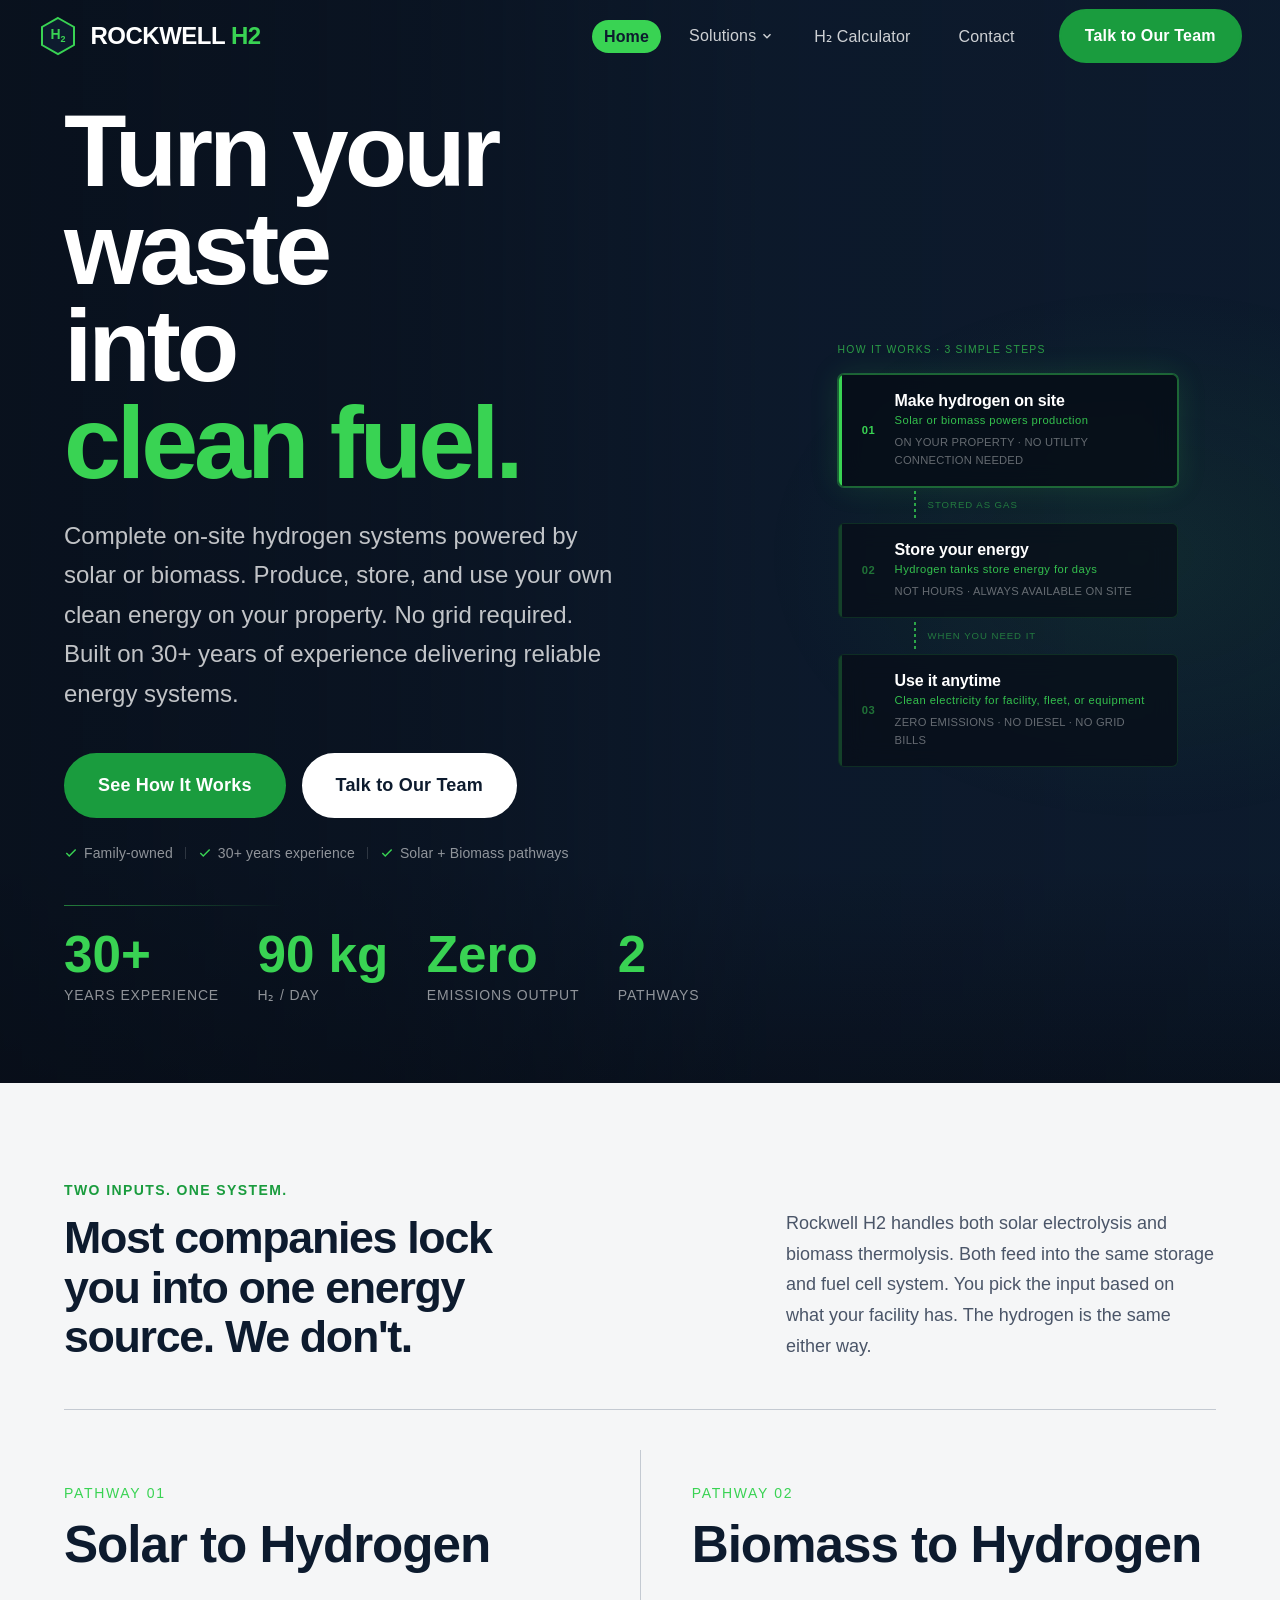
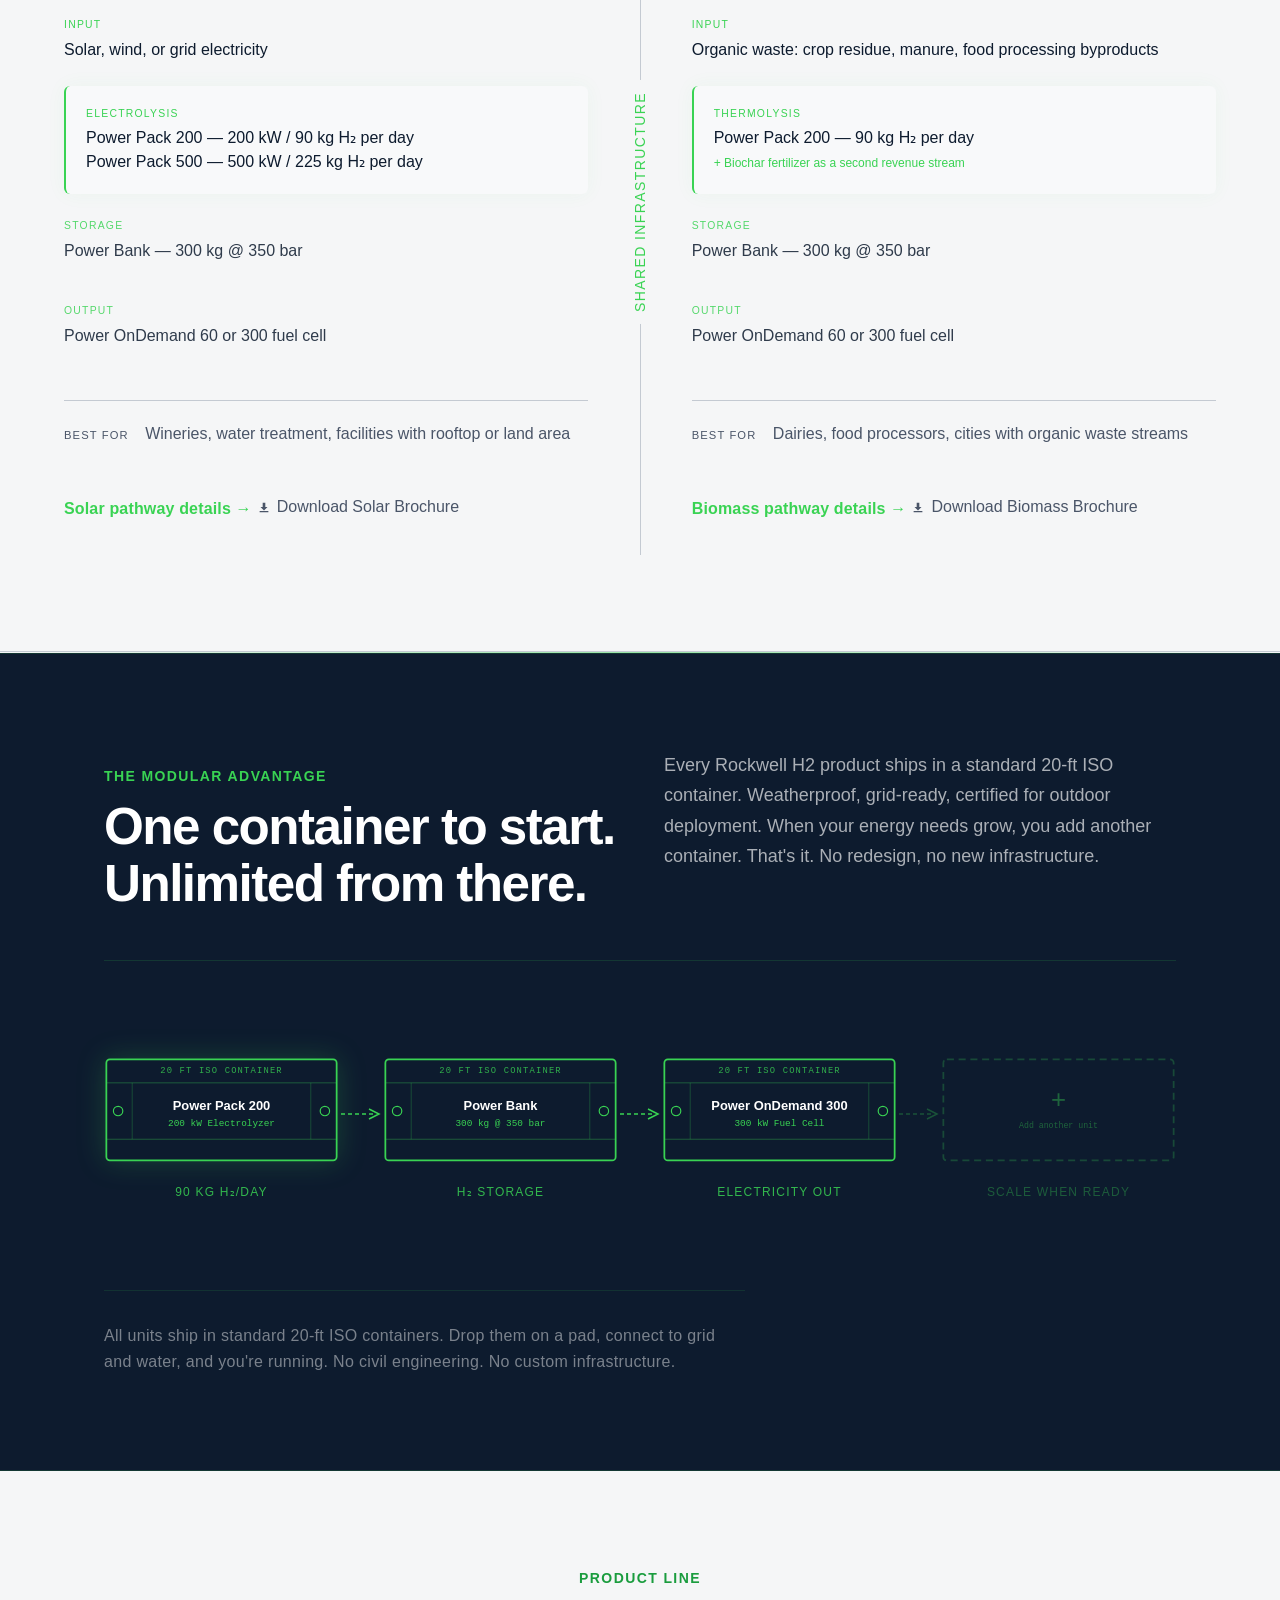
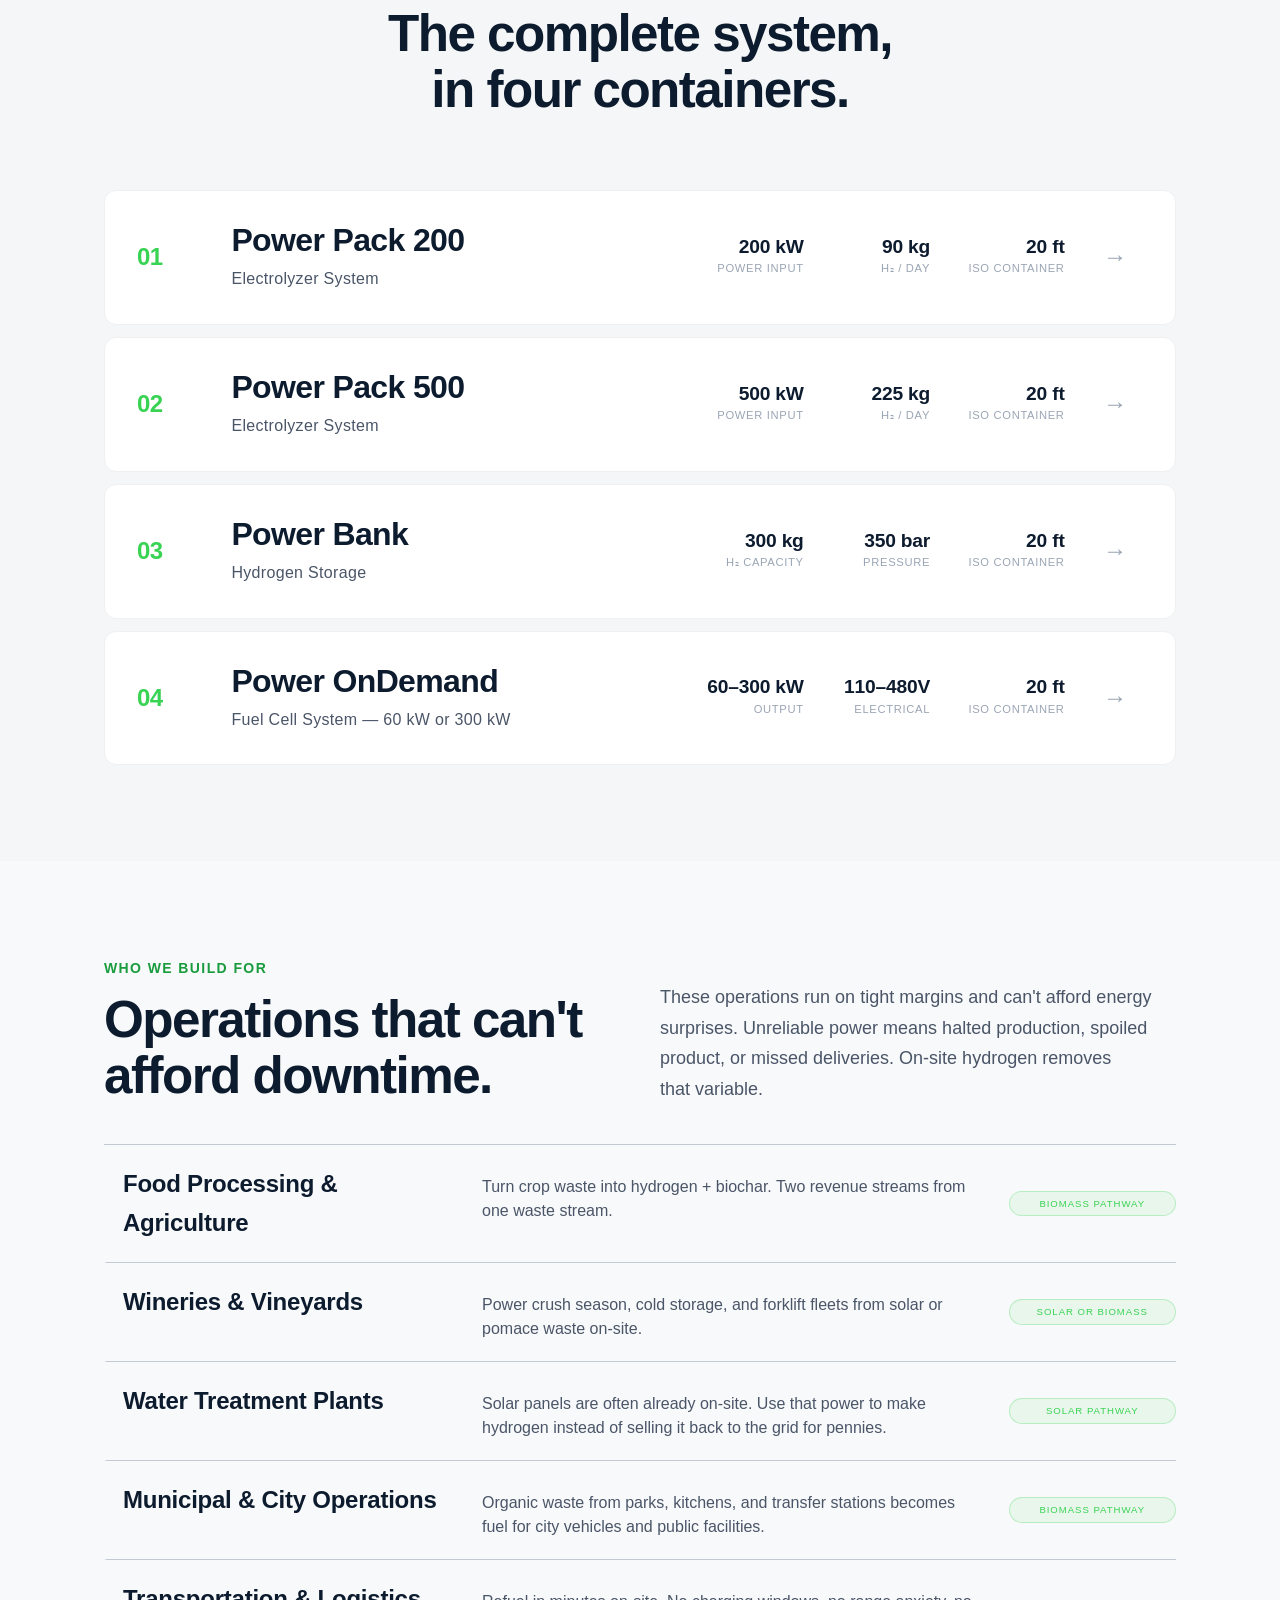
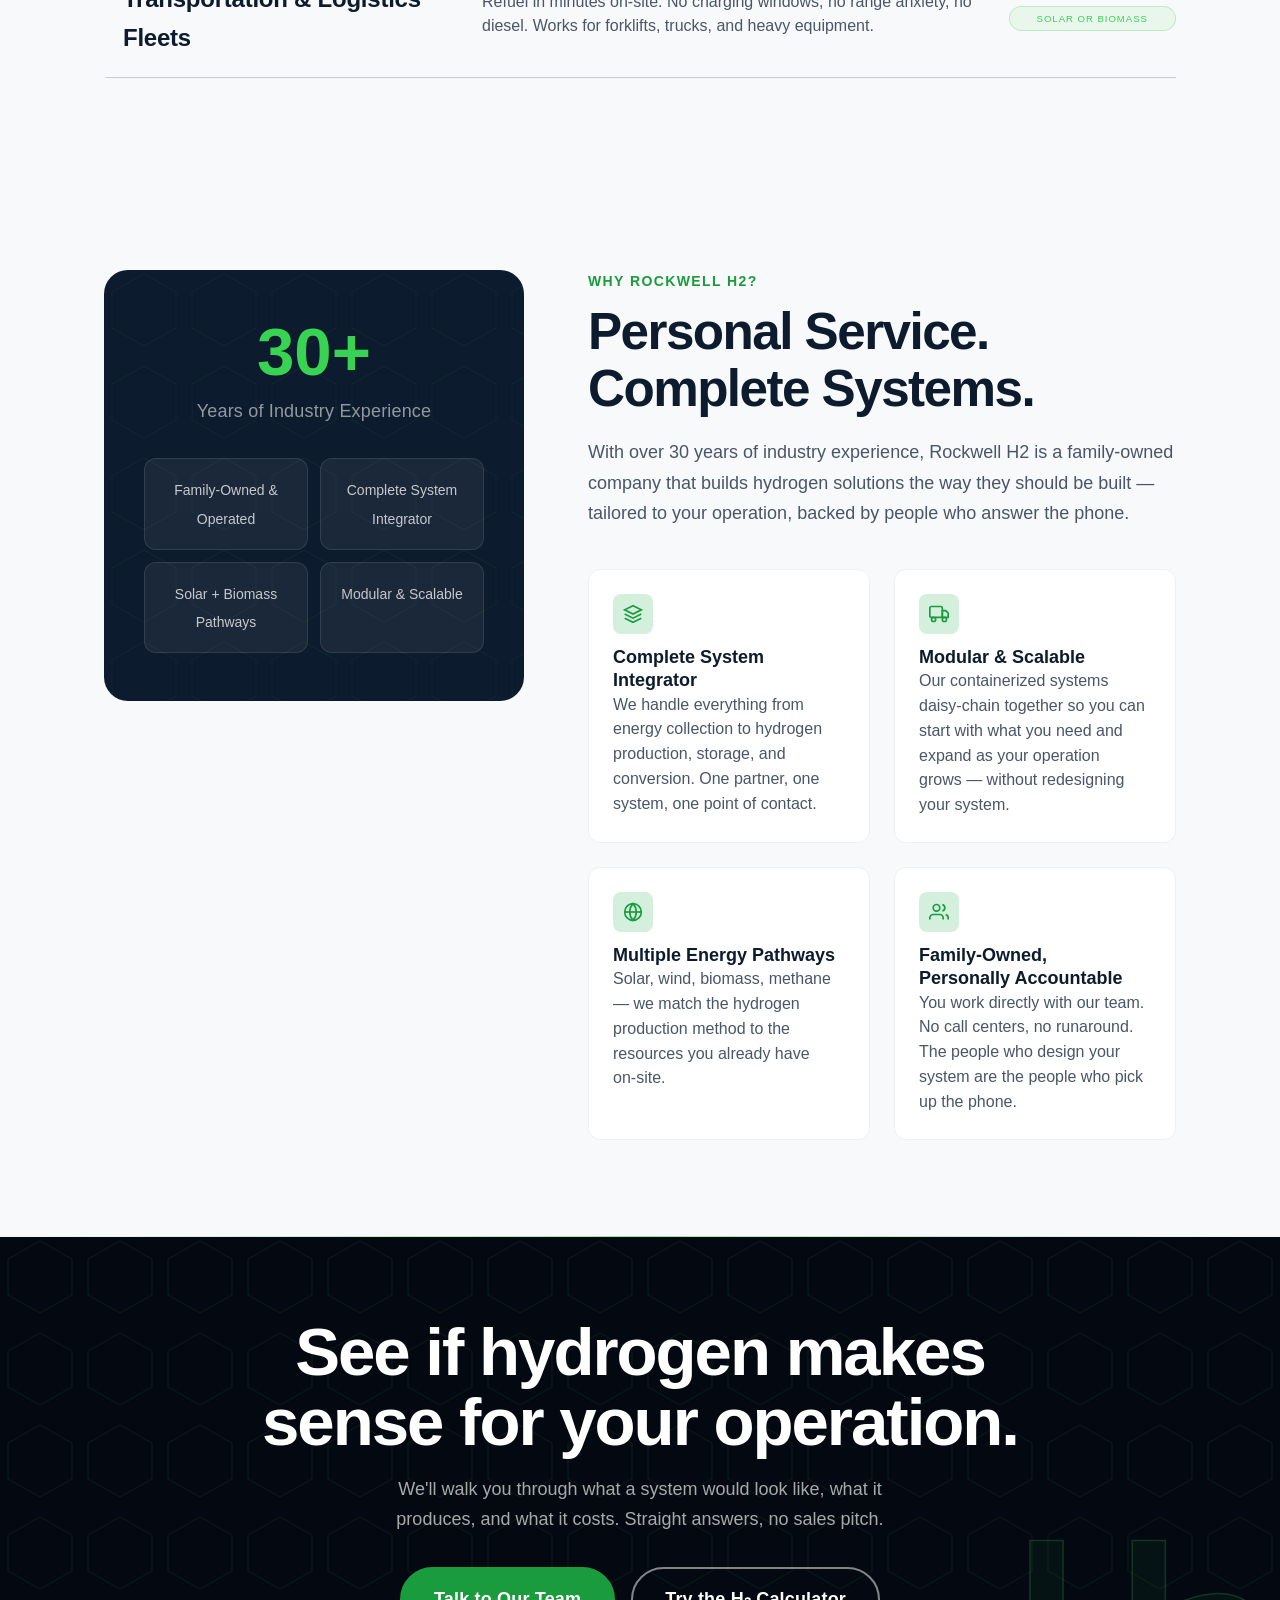
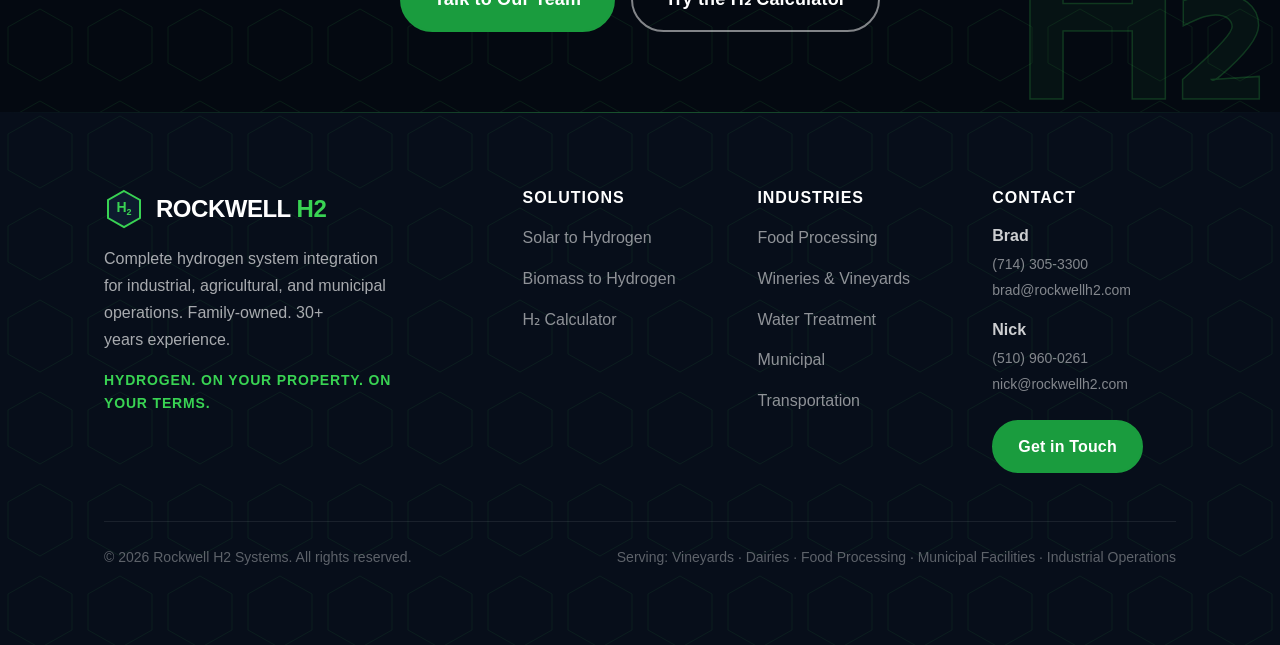
==== commit 814856e0: "feat: Talk to Our Team opens quick-contact modal instead of nav to contact page - All 'Talk to Our T" ====
--- a/index.html
+++ b/index.html
@@ -62,7 +62,7 @@
       <button class="theme-toggle" data-theme-toggle aria-label="Switch to dark mode">
         <svg width="18" height="18" viewBox="0 0 24 24" fill="none" stroke="currentColor" stroke-width="2"><circle cx="12" cy="12" r="5"/><path d="M12 1v2M12 21v2M4.22 4.22l1.42 1.42M18.36 18.36l1.42 1.42M1 12h2M21 12h2M4.22 19.78l1.42-1.42M18.36 5.64l1.42-1.42"/></svg>
       </button>
-      <a href="./contact.html" class="btn btn-primary">Talk to Our Team</a>
+      <button class="btn btn-primary" data-open-modal="contact-modal">Talk to Our Team</button>
     </div>
     <button class="nav-hamburger" id="hamburger" aria-label="Open menu" aria-expanded="false">
       <svg width="24" height="24" viewBox="0 0 24 24" fill="none" stroke="currentColor" stroke-width="2"><path d="M3 12h18M3 6h18M3 18h18"/></svg>
@@ -90,7 +90,7 @@
   <a href="./calculator.html">H₂ Calculator</a>
   <a href="./contact.html">Contact</a>
   <div style="margin-top: auto; padding-top: 2rem; display: flex; justify-content: center;">
-    <a href="./contact.html" class="btn btn-primary btn-lg" style="width: 80%; justify-content:center; text-align: center;">Talk to Our Team</a>
+    <button class="btn btn-primary btn-lg" style="width: 80%; justify-content:center; text-align: center;" data-open-modal="contact-modal">Talk to Our Team</button>
   </div>
 </div>
 
@@ -111,7 +111,7 @@
         <p class="hero-sub">Complete on-site hydrogen systems powered by solar or biomass. Produce, store, and use your own clean energy on your property. No grid required. Built on 30+ years of experience delivering reliable energy systems.</p>
         <div class="hero-actions">
           <a href="#how-it-works" class="btn btn-primary btn-lg">See How It Works</a>
-          <a href="./contact.html" class="btn btn-white btn-lg">Talk to Our Team</a>
+          <button class="btn btn-white btn-lg" data-open-modal="contact-modal">Talk to Our Team</button>
         </div>
         <div class="hero-trust-row">
           <span class="hero-trust-item">
@@ -790,13 +790,61 @@
         <h2>See if hydrogen makes sense for your operation.</h2>
         <p>We'll walk you through what a system would look like, what it produces, and what it costs. Straight answers, no sales pitch.</p>
         <div class="cta-banner-actions">
-          <a href="./contact.html" class="btn btn-primary btn-lg">Contact Us</a>
+          <button class="btn btn-primary btn-lg" data-open-modal="contact-modal">Talk to Our Team</button>
           <a href="./calculator.html" class="btn btn-outline-white btn-lg">Try the H₂ Calculator</a>
         </div>
       </div>
     </div>
   </section>
 </main>
+
+<!-- QUICK CONTACT MODAL -->
+<div id="contact-modal" class="modal-overlay" role="dialog" aria-modal="true" aria-labelledby="modal-title" hidden>
+  <div class="modal-card">
+    <button class="modal-close" data-close-modal aria-label="Close">
+      <svg width="20" height="20" viewBox="0 0 24 24" fill="none" stroke="currentColor" stroke-width="2"><line x1="18" y1="6" x2="6" y2="18"/><line x1="6" y1="6" x2="18" y2="18"/></svg>
+    </button>
+    <div class="modal-header">
+      <p class="modal-eyebrow">Quick Contact</p>
+      <h2 class="modal-title" id="modal-title">Talk to Brad or Nick directly.</h2>
+      <p class="modal-sub">Drop your info and we'll call you back within one business day. No sales team, no runaround.</p>
+    </div>
+    <form id="modal-form" class="modal-form" novalidate>
+      <div class="modal-form-row">
+        <div class="modal-field">
+          <label class="modal-label" for="m-name">Name <span aria-hidden="true">*</span></label>
+          <input class="modal-input" type="text" id="m-name" name="name" placeholder="Your name" autocomplete="name" required />
+        </div>
+        <div class="modal-field">
+          <label class="modal-label" for="m-company">Company</label>
+          <input class="modal-input" type="text" id="m-company" name="company" placeholder="Your company" autocomplete="organization" />
+        </div>
+      </div>
+      <div class="modal-form-row">
+        <div class="modal-field">
+          <label class="modal-label" for="m-email">Email <span aria-hidden="true">*</span></label>
+          <input class="modal-input" type="email" id="m-email" name="email" placeholder="you@company.com" autocomplete="email" required />
+        </div>
+        <div class="modal-field">
+          <label class="modal-label" for="m-phone">Phone</label>
+          <input class="modal-input" type="tel" id="m-phone" name="phone" placeholder="(555) 000-0000" autocomplete="tel" />
+        </div>
+      </div>
+      <div class="modal-field">
+        <label class="modal-label" for="m-message">What are you working on? <span aria-hidden="true">*</span></label>
+        <textarea class="modal-textarea" id="m-message" name="message" rows="3" placeholder="Describe your facility, energy needs, or questions…" required></textarea>
+      </div>
+      <div class="modal-actions">
+        <button type="submit" class="btn btn-primary btn-lg modal-submit">Send Message →</button>
+        <a href="./contact.html" class="modal-full-form-link">Need the full form? →</a>
+      </div>
+      <div id="modal-success" class="modal-success" hidden>
+        <svg width="24" height="24" viewBox="0 0 24 24" fill="none" stroke="#39d353" stroke-width="2.5"><polyline points="20 6 9 17 4 12"/></svg>
+        <p>Message sent! We'll be in touch within one business day.</p>
+      </div>
+    </form>
+  </div>
+</div>
 
 <!-- FOOTER -->
 <footer class="site-footer">
@@ -910,6 +958,45 @@
   dd.addEventListener('mouseenter', () => dd.classList.add('open'));
   dd.addEventListener('mouseleave', () => dd.classList.remove('open'));
 });
+
+// Quick contact modal
+(function() {
+  const overlay = document.getElementById('contact-modal');
+  if (!overlay) return;
+
+  function openModal() {
+    overlay.hidden = false;
+    requestAnimationFrame(() => overlay.classList.add('modal-open'));
+    document.body.style.overflow = 'hidden';
+    overlay.querySelector('.modal-close').focus();
+  }
+  function closeModal() {
+    overlay.classList.remove('modal-open');
+    document.body.style.overflow = '';
+    setTimeout(() => { overlay.hidden = true; }, 200);
+  }
+
+  document.querySelectorAll('[data-open-modal="contact-modal"]').forEach(btn => {
+    btn.addEventListener('click', openModal);
+  });
+  overlay.querySelectorAll('[data-close-modal]').forEach(btn => {
+    btn.addEventListener('click', closeModal);
+  });
+  overlay.addEventListener('click', e => { if (e.target === overlay) closeModal(); });
+  document.addEventListener('keydown', e => { if (e.key === 'Escape' && !overlay.hidden) closeModal(); });
+
+  // Form submit (no backend — shows success state)
+  document.getElementById('modal-form').addEventListener('submit', function(e) {
+    e.preventDefault();
+    const btn = this.querySelector('.modal-submit');
+    btn.disabled = true;
+    btn.textContent = 'Sending…';
+    setTimeout(() => {
+      this.querySelectorAll('.modal-form-row, .modal-field, .modal-actions').forEach(el => el.style.display = 'none');
+      document.getElementById('modal-success').hidden = false;
+    }, 800);
+  });
+})();
 
 // Container chain staggered entrance animation
 (function() {
--- a/style.css
+++ b/style.css
@@ -321,9 +321,10 @@
   font-weight: 500;
   color: rgba(255,255,255,0.8);
   letter-spacing: 0.01em;
-  padding: var(--space-2) var(--space-1);
+  padding: var(--space-2) var(--space-3);
+  border-radius: var(--radius-full);
   position: relative;
-  transition: color 0.2s ease;
+  transition: color 0.2s ease, background 0.2s ease;
 }
 
 .nav-links a::after {
@@ -347,8 +348,6 @@
 .nav-links a[aria-current="page"] {
   color: #0d1b2e !important;
   background: #39d353;
-  padding-inline: var(--space-3);
-  border-radius: var(--radius-full);
   font-weight: 700;
 }
 .nav-links a.active::after,
@@ -1097,19 +1096,20 @@
 
 .trust-layout {
   display: grid;
-  grid-template-columns: 1fr 1fr;
-  gap: clamp(var(--space-10), 6vw, var(--space-20));
-  align-items: center;
+  grid-template-columns: 5fr 7fr;
+  gap: clamp(var(--space-10), 5vw, var(--space-16));
+  align-items: start;
 }
 
 .trust-visual {
-  position: relative;
+  position: sticky;
+  top: calc(var(--space-16) + 60px);
 }
 
 .trust-visual-card {
   background: var(--color-navy);
   border-radius: var(--radius-2xl);
-  padding: var(--space-10);
+  padding: var(--space-12) var(--space-10);
   position: relative;
   overflow: hidden;
 }
@@ -1127,7 +1127,7 @@
   position: relative;
   z-index: 1;
   text-align: center;
-  margin-bottom: var(--space-6);
+  margin-bottom: var(--space-8);
 }
 
 .trust-stat-block .number {
@@ -1140,10 +1140,11 @@
 }
 
 .trust-stat-block .label {
-  font-size: var(--text-sm);
-  color: rgba(255,255,255,0.6);
-  margin-top: var(--space-2);
+  font-size: var(--text-base);
+  color: rgba(255,255,255,0.55);
+  margin-top: var(--space-3);
   display: block;
+  letter-spacing: 0.01em;
 }
 
 .trust-badges {
@@ -1158,34 +1159,53 @@
   background: rgba(255,255,255,0.06);
   border: 1px solid rgba(255,255,255,0.1);
   border-radius: var(--radius-lg);
-  padding: var(--space-3);
+  padding: var(--space-4) var(--space-3);
   text-align: center;
+  transition: background 0.2s, border-color 0.2s;
+}
+
+.trust-badge:hover {
+  background: rgba(57,211,83,0.08);
+  border-color: rgba(57,211,83,0.25);
 }
 
 .trust-badge-text {
   font-size: var(--text-xs);
-  color: rgba(255,255,255,0.7);
+  color: rgba(255,255,255,0.75);
   font-weight: 500;
   line-height: 1.4;
 }
 
 .trust-points {
+  display: grid;
+  grid-template-columns: 1fr 1fr;
+  gap: var(--space-6);
+  margin-top: var(--space-8);
+}
+
+.trust-point {
   display: flex;
   flex-direction: column;
-  gap: var(--space-6);
-}
-
-.trust-point {
-  display: flex;
-  gap: var(--space-4);
+  gap: var(--space-3);
   align-items: flex-start;
+  padding: var(--space-6);
+  background: var(--color-surface);
+  border-radius: var(--radius-lg);
+  border: 1px solid var(--color-surface-offset);
+  transition: box-shadow 0.2s, border-color 0.2s, transform 0.2s;
+}
+
+.trust-point:hover {
+  box-shadow: var(--shadow-md);
+  border-color: var(--color-accent);
+  transform: translateY(-2px);
 }
 
 .trust-point-icon {
-  width: 44px;
-  height: 44px;
+  width: 40px;
+  height: 40px;
   background: var(--color-primary-highlight);
-  border-radius: var(--radius-lg);
+  border-radius: var(--radius-md);
   display: flex;
   align-items: center;
   justify-content: center;
@@ -1198,13 +1218,14 @@
   font-size: var(--text-base);
   font-weight: 700;
   color: var(--color-text);
-  margin-bottom: var(--space-1);
+  margin-bottom: 0;
+  line-height: 1.3;
 }
 
 .trust-point-desc {
   font-size: var(--text-sm);
   color: var(--color-text-muted);
-  line-height: 1.6;
+  line-height: 1.55;
 }
 
 /* ============================================================
@@ -2372,7 +2393,7 @@
 }
 
 .modular-inner {
-  padding: var(--space-20) 0;
+  padding: var(--space-24) 0;
   border-top: 1px solid rgba(57,211,83,0.15);
   border-bottom: 1px solid rgba(57,211,83,0.15);
 }
@@ -2380,10 +2401,10 @@
 .modular-header {
   display: grid;
   grid-template-columns: 1fr 1fr;
-  gap: var(--space-10);
+  gap: var(--space-12);
   align-items: end;
-  margin-bottom: var(--space-12);
-  padding-bottom: var(--space-10);
+  margin-bottom: var(--space-16);
+  padding-bottom: var(--space-12);
   border-bottom: 1px solid rgba(57,211,83,0.15);
 }
 
@@ -2396,21 +2417,21 @@
   align-items: center;
   gap: 0;
   overflow-x: visible;
-  padding-bottom: var(--space-4);
+  padding: var(--space-8) 0 var(--space-6);
 }
 
 .container-unit {
   display: flex;
   flex-direction: column;
   align-items: center;
-  gap: var(--space-3);
+  gap: var(--space-4);
   flex: 1 1 0;
   min-width: 0;
 }
 
 .container-box {
   width: 100%;
-  max-width: 260px;
+  max-width: 280px;
 }
 
 .container-iso {
@@ -2420,9 +2441,10 @@
 }
 
 .chain-connector {
-  flex: 0 0 36px;
-  display: flex;
-  align-items: center;
+  flex: 0 0 44px;
+  display: flex;
+  align-items: center;
+  padding-bottom: var(--space-8);
 }
 
 .chain-connector svg {
@@ -2432,11 +2454,12 @@
 
 .container-spec {
   font-family: var(--font-mono);
-  font-size: 0.7rem;
-  letter-spacing: 0.08em;
+  font-size: 0.75rem;
+  letter-spacing: 0.1em;
   text-transform: uppercase;
   color: var(--color-accent);
-  opacity: 0.8;
+  opacity: 0.85;
+  margin-top: var(--space-1);
 }
 
 .container-spec--muted {
@@ -2444,13 +2467,15 @@
 }
 
 .modular-footnote {
-  margin-top: var(--space-10);
+  margin-top: var(--space-16);
   font-size: var(--text-sm);
-  color: rgba(255,255,255,0.4);
-  font-family: var(--font-mono);
-  letter-spacing: 0.04em;
-  border-top: 1px solid rgba(57,211,83,0.1);
-  padding-top: var(--space-6);
+  color: rgba(255,255,255,0.45);
+  font-family: var(--font-body);
+  letter-spacing: 0.02em;
+  line-height: 1.6;
+  border-top: 1px solid rgba(57,211,83,0.12);
+  padding-top: var(--space-8);
+  max-width: 72ch;
 }
 
 
@@ -2462,55 +2487,69 @@
 }
 
 .products-header {
-  display: grid;
-  grid-template-columns: 1fr 1fr;
-  gap: var(--space-10);
-  align-items: end;
-  padding-bottom: var(--space-10);
-  border-bottom: 1px solid var(--color-border);
+  display: flex;
+  flex-direction: column;
+  align-items: center;
+  text-align: center;
+  padding-bottom: var(--space-16);
+  border-bottom: none;
   margin-bottom: 0;
+  gap: var(--space-4);
+}
+
+.products-header .section-eyebrow {
+  margin-bottom: 0;
 }
 
 .products-header .section-heading {
-  margin-bottom: 0;
+  margin-bottom: var(--space-2);
+  max-width: 600px;
 }
 
 .product-rows {
   display: flex;
   flex-direction: column;
+  gap: var(--space-3);
 }
 
 .product-row {
   display: grid;
-  grid-template-columns: 3rem 1fr auto 2rem;
+  grid-template-columns: 3.5rem 1fr auto 2.5rem;
   align-items: center;
   gap: var(--space-6);
-  padding: var(--space-6) 0;
-  border-bottom: 1px solid var(--color-border);
+  padding: var(--space-8) var(--space-8);
+  border-bottom: none;
   text-decoration: none;
   color: inherit;
-  transition: background 0.15s;
+  background: var(--color-surface);
+  border-radius: var(--radius-lg);
+  border: 1px solid var(--color-surface-offset);
+  transition: background 0.2s, box-shadow 0.2s, border-color 0.2s, transform 0.2s;
 }
 
 .product-row:hover {
-  background: var(--color-surface-2);
-  padding-left: var(--space-4);
-  padding-right: var(--space-4);
-  margin-left: calc(-1 * var(--space-4));
-  margin-right: calc(-1 * var(--space-4));
+  background: var(--color-surface);
+  box-shadow: var(--shadow-md);
+  border-color: var(--color-accent);
+  transform: translateY(-2px);
+  padding-left: var(--space-8);
+  padding-right: var(--space-8);
+  margin-left: 0;
+  margin-right: 0;
 }
 
 .product-row-number {
-  font-family: var(--font-mono);
-  font-size: var(--text-sm);
+  font-family: var(--font-display);
+  font-size: var(--text-lg);
+  font-weight: 700;
   color: var(--color-accent);
-  letter-spacing: 0.05em;
+  letter-spacing: -0.02em;
 }
 
 .product-row-main {
   display: flex;
   flex-direction: column;
-  gap: var(--space-1);
+  gap: var(--space-2);
 }
 
 .product-row-name {
@@ -2519,20 +2558,20 @@
   font-weight: 800;
   color: var(--color-text);
   letter-spacing: -0.02em;
-  line-height: 1;
+  line-height: 1.1;
 }
 
 .product-row-type {
-  font-family: var(--font-mono);
-  font-size: 0.7rem;
-  letter-spacing: 0.1em;
-  text-transform: uppercase;
+  font-family: var(--font-body);
+  font-size: var(--text-sm);
+  letter-spacing: 0.02em;
+  text-transform: none;
   color: var(--color-text-muted);
 }
 
 .product-row-specs {
   display: flex;
-  gap: var(--space-8);
+  gap: var(--space-10);
 }
 
 .product-spec {
@@ -2540,6 +2579,7 @@
   flex-direction: column;
   gap: var(--space-1);
   text-align: right;
+  min-width: 5.5rem;
 }
 
 .spec-val {
@@ -2549,20 +2589,21 @@
   color: var(--color-text);
   letter-spacing: -0.01em;
   line-height: 1;
+  transition: color 0.2s;
 }
 
 .spec-key {
-  font-family: var(--font-mono);
-  font-size: 0.6rem;
-  letter-spacing: 0.1em;
+  font-family: var(--font-body);
+  font-size: 0.7rem;
+  letter-spacing: 0.06em;
   text-transform: uppercase;
-  color: var(--color-text-muted);
+  color: var(--color-text-faint);
 }
 
 .product-row-arrow {
   font-size: var(--text-lg);
-  color: var(--color-border);
-  transition: color 0.15s, transform 0.15s;
+  color: var(--color-text-faint);
+  transition: color 0.2s, transform 0.2s;
 }
 
 .product-row:hover .product-row-arrow {
@@ -2843,30 +2884,17 @@
 /* --- PRODUCT ROWS: full-bleed inner --- */
 .products-inner {
   width: 100%;
-  padding-left: clamp(2rem, 5vw, 7rem);
+  max-width: var(--content-wide);
+  margin-left: auto;
+  margin-right: auto;
+  padding-left: clamp(2rem, 5vw, 5rem);
   padding-right: clamp(2rem, 5vw, 5rem);
-}
-
-/* Header: left heading large, right copy pulled right */
-.products-header {
-  grid-template-columns: 3fr 2fr;
-  gap: clamp(3rem, 6vw, 8rem);
-  align-items: end;
-  padding-bottom: var(--space-10);
-  border-bottom: 1px solid var(--color-border);
-  margin-bottom: 0;
 }
 
 /* Product rows: number | name | specs spread across full width */
 .product-row {
-  grid-template-columns: 4rem 1fr auto 2.5rem;
-  gap: clamp(1rem, 3vw, 3rem);
-  padding: var(--space-7) 0;
-}
-
-.product-row-number {
-  font-size: var(--text-base);
-  letter-spacing: 0.1em;
+  grid-template-columns: 3.5rem 1fr auto 2.5rem;
+  gap: clamp(1.5rem, 3vw, 3rem);
 }
 
 .product-row-name {
@@ -2874,19 +2902,11 @@
 }
 
 .product-row-specs {
-  gap: clamp(1.5rem, 3vw, 3.5rem);
+  gap: clamp(2rem, 3vw, 3.5rem);
 }
 
 .spec-val {
   font-size: clamp(1rem, 1.5vw, 1.3rem);
-}
-
-/* Hover: inset highlight respects new padding */
-.product-row:hover {
-  padding-left: var(--space-4);
-  padding-right: var(--space-4);
-  margin-left: calc(-1 * var(--space-4));
-  margin-right: calc(-1 * var(--space-4));
 }
 
 /* --- RESPONSIVE: maintain edge layout on tablet --- */
@@ -2917,23 +2937,25 @@
   color: #fff;
 }
 
-/* Section rules and eyebrows on dark — scoped to dark-canvas sections only */
-.industries-list-section .section-eyebrow,
+/* Section eyebrow on dark-canvas modular section */
 .modular-section .section-eyebrow {
   color: var(--color-accent) !important;
   border-bottom: none;
 }
 
-/* Section headings: white on dark-canvas sections */
-.industries-list-section .section-heading,
+/* Section heading/sub white only on the dark modular section */
 .modular-section .section-heading {
   color: #fff !important;
 }
 
-/* Section sub text: readable on dark-canvas sections */
-.industries-list-section .section-sub,
 .modular-section .section-sub {
   color: rgba(255,255,255,0.65) !important;
+}
+
+/* Industries section eyebrow — accent on light background */
+.industries-list-section .section-eyebrow {
+  color: var(--color-primary);
+  border-bottom: none;
 }
 
 /* ---- PATHWAYS — use default light colors ---- */
@@ -3407,6 +3429,7 @@
 /* --- PRODUCT ROWS — left accent border on hover --- */
 .product-row {
   position: relative;
+  overflow: hidden;
 }
 
 .product-row::before {
@@ -3415,12 +3438,12 @@
   left: 0;
   top: 0;
   bottom: 0;
-  width: 2px;
+  width: 3px;
   background: var(--color-accent);
   transform: scaleY(0);
   transform-origin: center;
   transition: transform 0.3s cubic-bezier(0.16, 1, 0.3, 1);
-  border-radius: 1px;
+  border-radius: 0 2px 2px 0;
   z-index: 1;
 }
 
@@ -3464,7 +3487,7 @@
 }
 
 .industry-row:hover .industry-row-name {
-  color: #fff !important;
+  color: var(--color-primary) !important;
 }
 
 /* --- CTA BANNER — deep background + H₂ watermark --- */
@@ -4170,7 +4193,16 @@
 
   /* --- FOOTER --- */
   .site-footer { padding: 32px 20px; }
-  .footer-grid { grid-template-columns: 1fr 1fr; gap: 24px; }
+  .footer-grid {
+    grid-template-columns: 1fr 1fr;
+    gap: 24px;
+  }
+  /* Brand block spans full width so Solutions/Industries/Contact align cleanly in 2-col below */
+  .footer-grid > div:first-child {
+    grid-column: 1 / -1;
+    padding-bottom: 8px;
+    border-bottom: 1px solid rgba(255,255,255,0.08);
+  }
   .footer-col-title { font-size: 0.75rem; }
   .footer-links li { margin-bottom: 6px; }
   .footer-links a { font-size: 0.8rem; }
@@ -4236,3 +4268,164 @@
   .section-divider { display: none; }
 
 } /* end @media (max-width: 900px) */
+
+/* ============================================================
+   QUICK CONTACT MODAL
+   ============================================================ */
+.modal-overlay {
+  position: fixed;
+  inset: 0;
+  z-index: 1000;
+  background: rgba(7, 13, 23, 0.72);
+  backdrop-filter: blur(4px);
+  display: flex;
+  align-items: center;
+  justify-content: center;
+  padding: var(--space-4);
+  opacity: 0;
+  transition: opacity 0.2s ease;
+}
+.modal-overlay.modal-open {
+  opacity: 1;
+}
+.modal-overlay[hidden] {
+  display: none;
+}
+
+.modal-card {
+  background: var(--color-surface);
+  border-radius: var(--radius-xl);
+  border: 1px solid var(--color-border);
+  box-shadow: 0 24px 64px rgba(0,0,0,0.18);
+  padding: var(--space-8);
+  width: 100%;
+  max-width: 560px;
+  position: relative;
+  transform: translateY(16px);
+  transition: transform 0.25s cubic-bezier(0.16, 1, 0.3, 1);
+}
+.modal-overlay.modal-open .modal-card {
+  transform: translateY(0);
+}
+
+.modal-close {
+  position: absolute;
+  top: var(--space-4);
+  right: var(--space-4);
+  background: none;
+  border: none;
+  cursor: pointer;
+  color: var(--color-text-muted);
+  padding: var(--space-1);
+  border-radius: var(--radius-md);
+  transition: color 0.15s, background 0.15s;
+  display: flex;
+  align-items: center;
+}
+.modal-close:hover {
+  color: var(--color-text);
+  background: var(--color-surface-2);
+}
+
+.modal-eyebrow {
+  font-size: var(--text-xs);
+  font-weight: 700;
+  text-transform: uppercase;
+  letter-spacing: 0.1em;
+  color: var(--color-primary);
+  margin-bottom: var(--space-2);
+}
+.modal-title {
+  font-family: var(--font-display);
+  font-size: var(--text-xl);
+  font-weight: 800;
+  color: var(--color-text);
+  letter-spacing: -0.02em;
+  margin-bottom: var(--space-2);
+}
+.modal-sub {
+  font-size: var(--text-sm);
+  color: var(--color-text-muted);
+  margin-bottom: var(--space-6);
+  line-height: 1.6;
+}
+
+.modal-form {
+  display: flex;
+  flex-direction: column;
+  gap: var(--space-4);
+}
+.modal-form-row {
+  display: grid;
+  grid-template-columns: 1fr 1fr;
+  gap: var(--space-3);
+}
+.modal-field {
+  display: flex;
+  flex-direction: column;
+  gap: var(--space-1);
+}
+.modal-label {
+  font-size: var(--text-sm);
+  font-weight: 600;
+  color: var(--color-text);
+}
+.modal-input,
+.modal-textarea {
+  padding: var(--space-3) var(--space-4);
+  border: 1.5px solid var(--color-border);
+  border-radius: var(--radius-md);
+  font-size: var(--text-sm);
+  font-family: var(--font-body);
+  color: var(--color-text);
+  background: var(--color-surface);
+  transition: border-color 0.15s, box-shadow 0.15s;
+  outline: none;
+}
+.modal-input:focus,
+.modal-textarea:focus {
+  border-color: var(--color-primary);
+  box-shadow: 0 0 0 3px rgba(26, 156, 62, 0.12);
+}
+.modal-textarea {
+  resize: vertical;
+  min-height: 90px;
+}
+.modal-actions {
+  display: flex;
+  align-items: center;
+  gap: var(--space-4);
+  flex-wrap: wrap;
+}
+.modal-submit {
+  flex-shrink: 0;
+}
+.modal-full-form-link {
+  font-size: var(--text-sm);
+  color: var(--color-text-muted);
+  text-decoration: none;
+  transition: color 0.15s;
+}
+.modal-full-form-link:hover {
+  color: var(--color-primary);
+}
+
+.modal-success {
+  display: flex;
+  align-items: center;
+  gap: var(--space-3);
+  background: rgba(57, 211, 83, 0.08);
+  border: 1px solid rgba(57, 211, 83, 0.25);
+  border-radius: var(--radius-md);
+  padding: var(--space-4);
+  font-size: var(--text-sm);
+  color: var(--color-text);
+}
+.modal-success[hidden] { display: none; }
+
+@media (max-width: 560px) {
+  .modal-card { padding: var(--space-6); }
+  .modal-form-row { grid-template-columns: 1fr; }
+  .modal-actions { flex-direction: column; align-items: stretch; }
+  .modal-submit { width: 100%; justify-content: center; }
+}
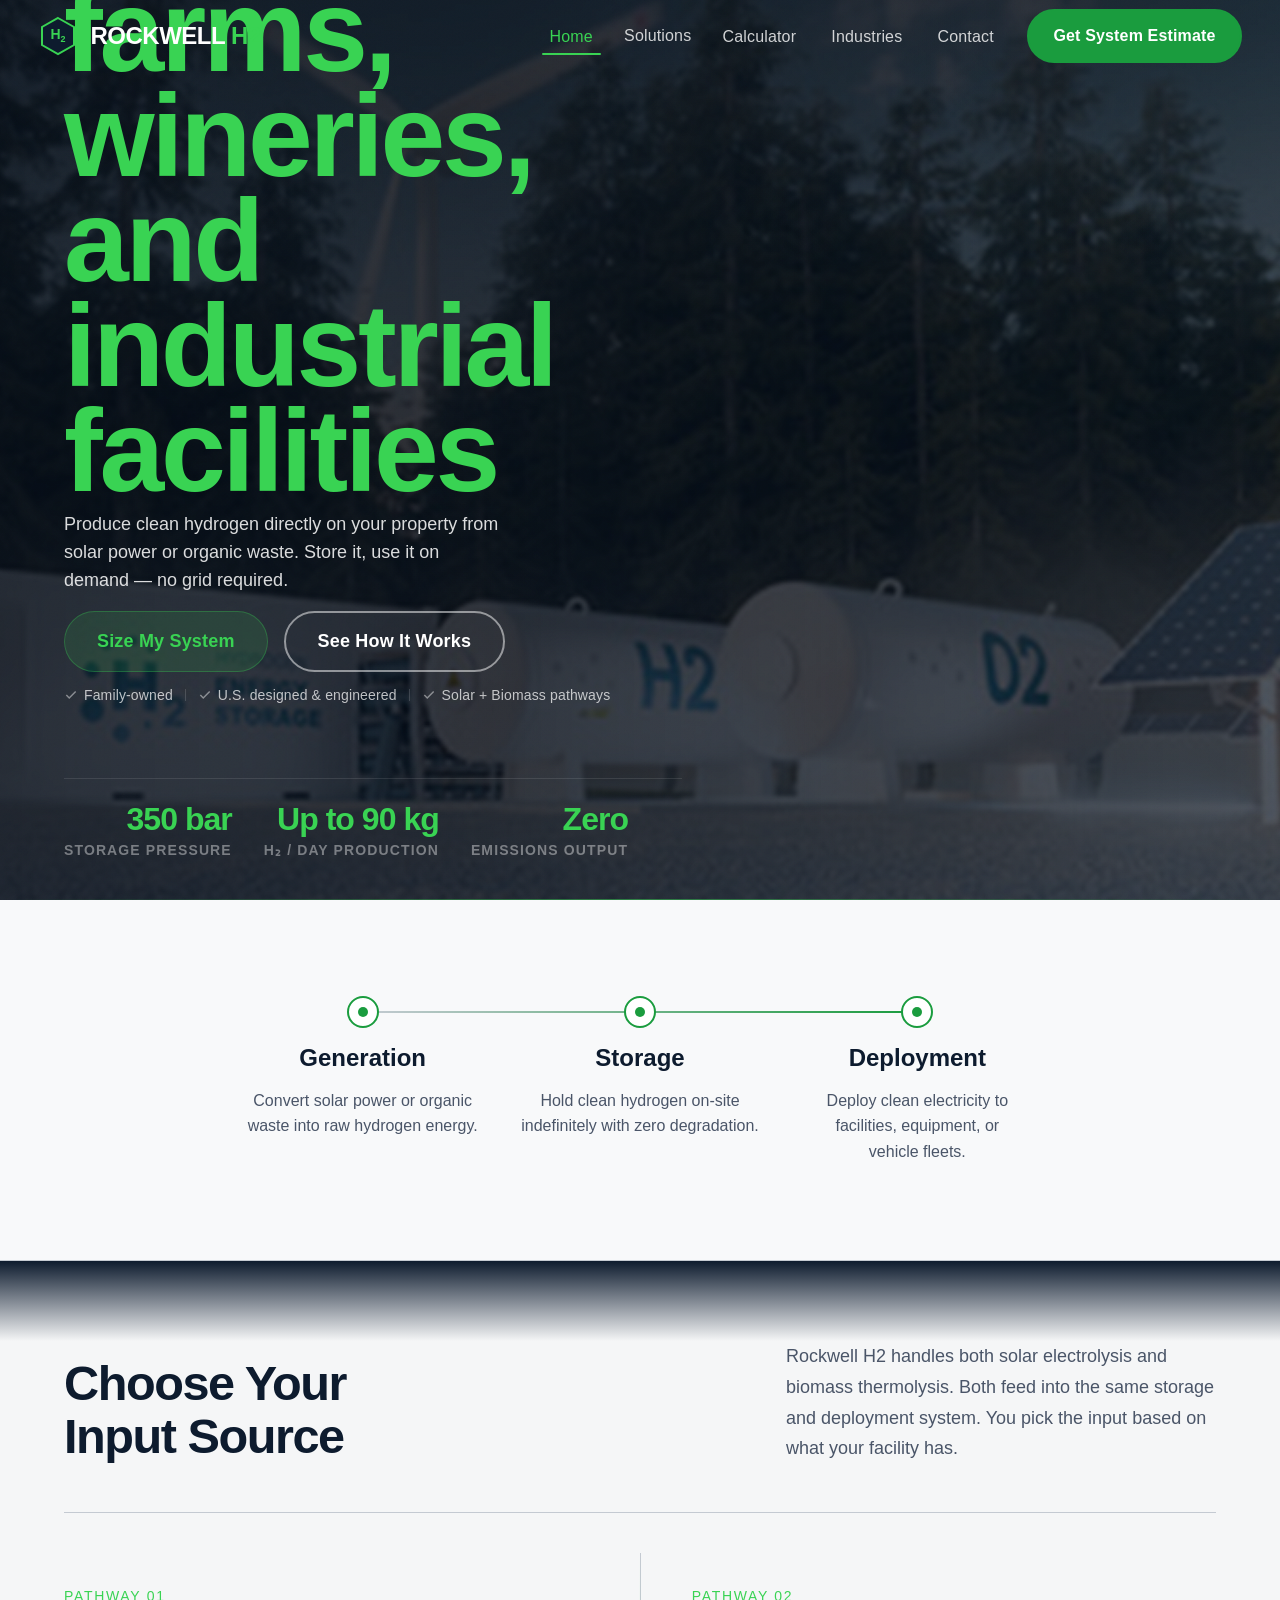
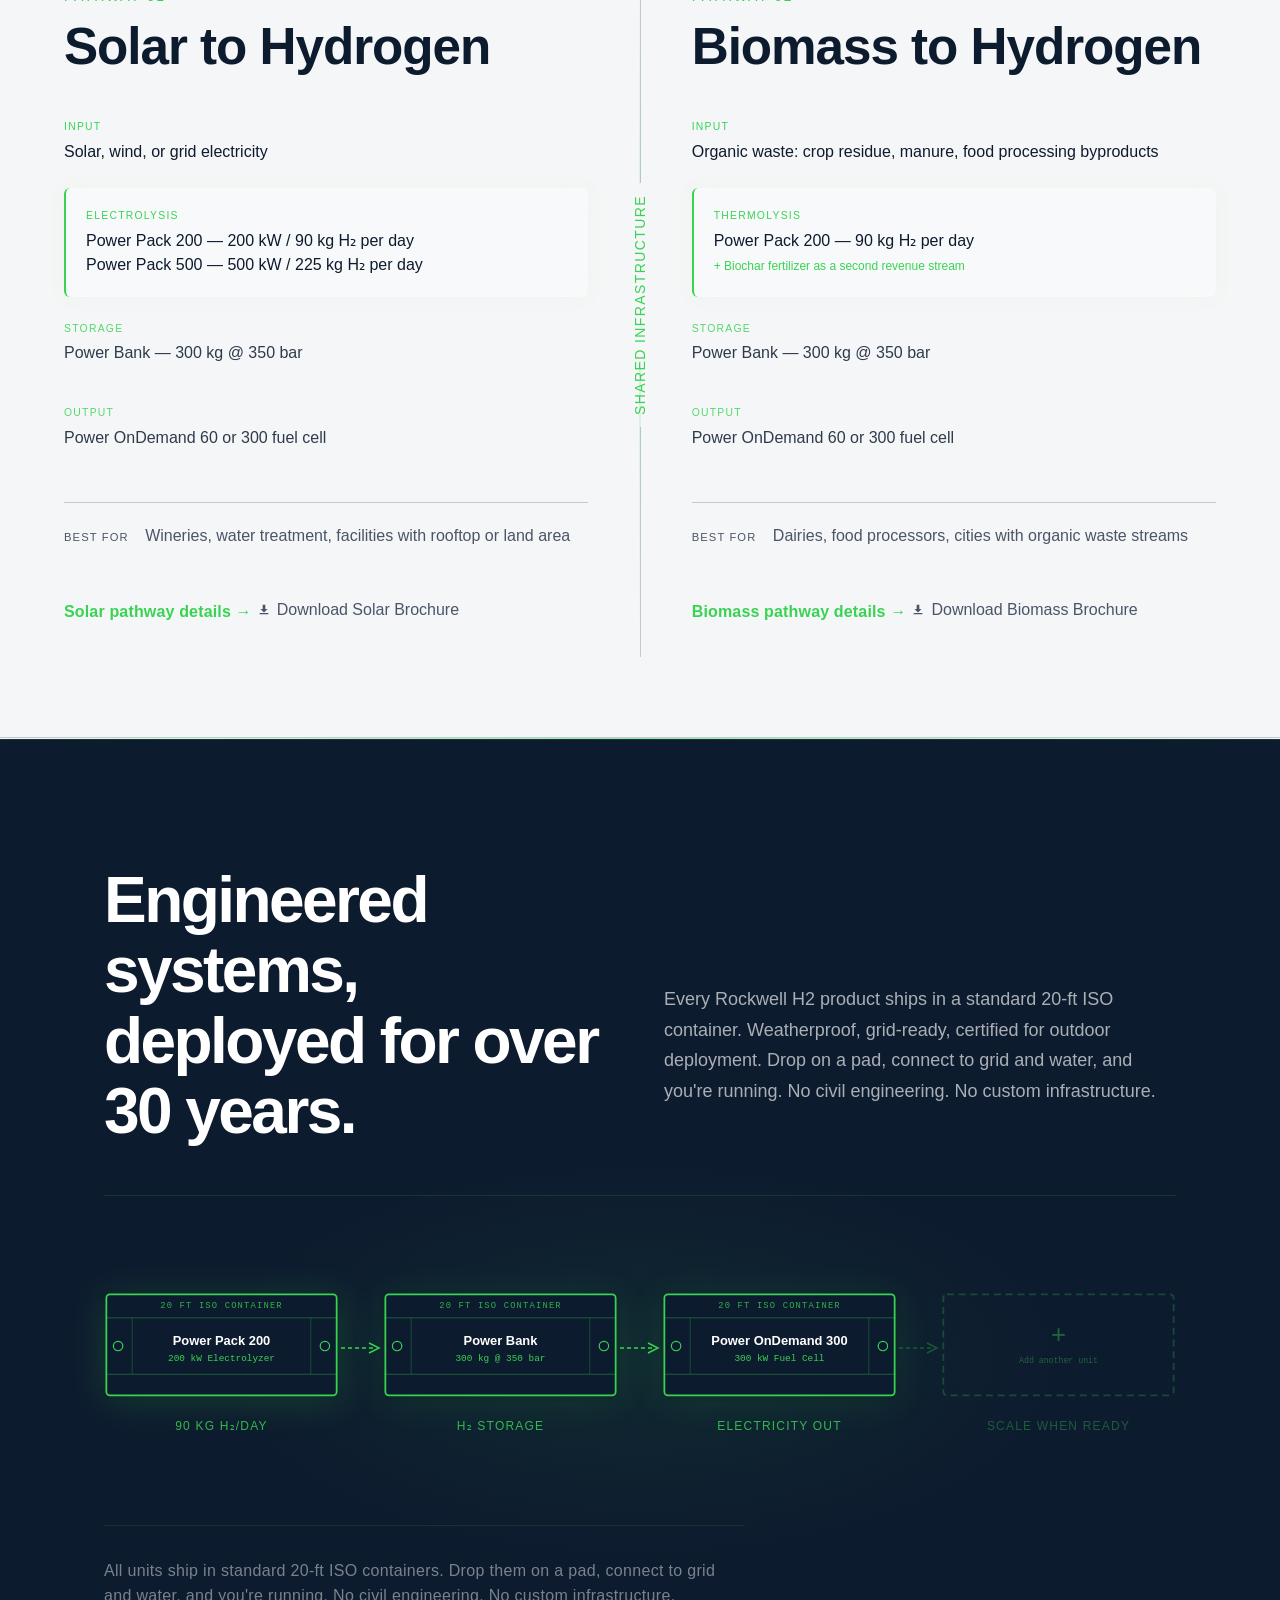
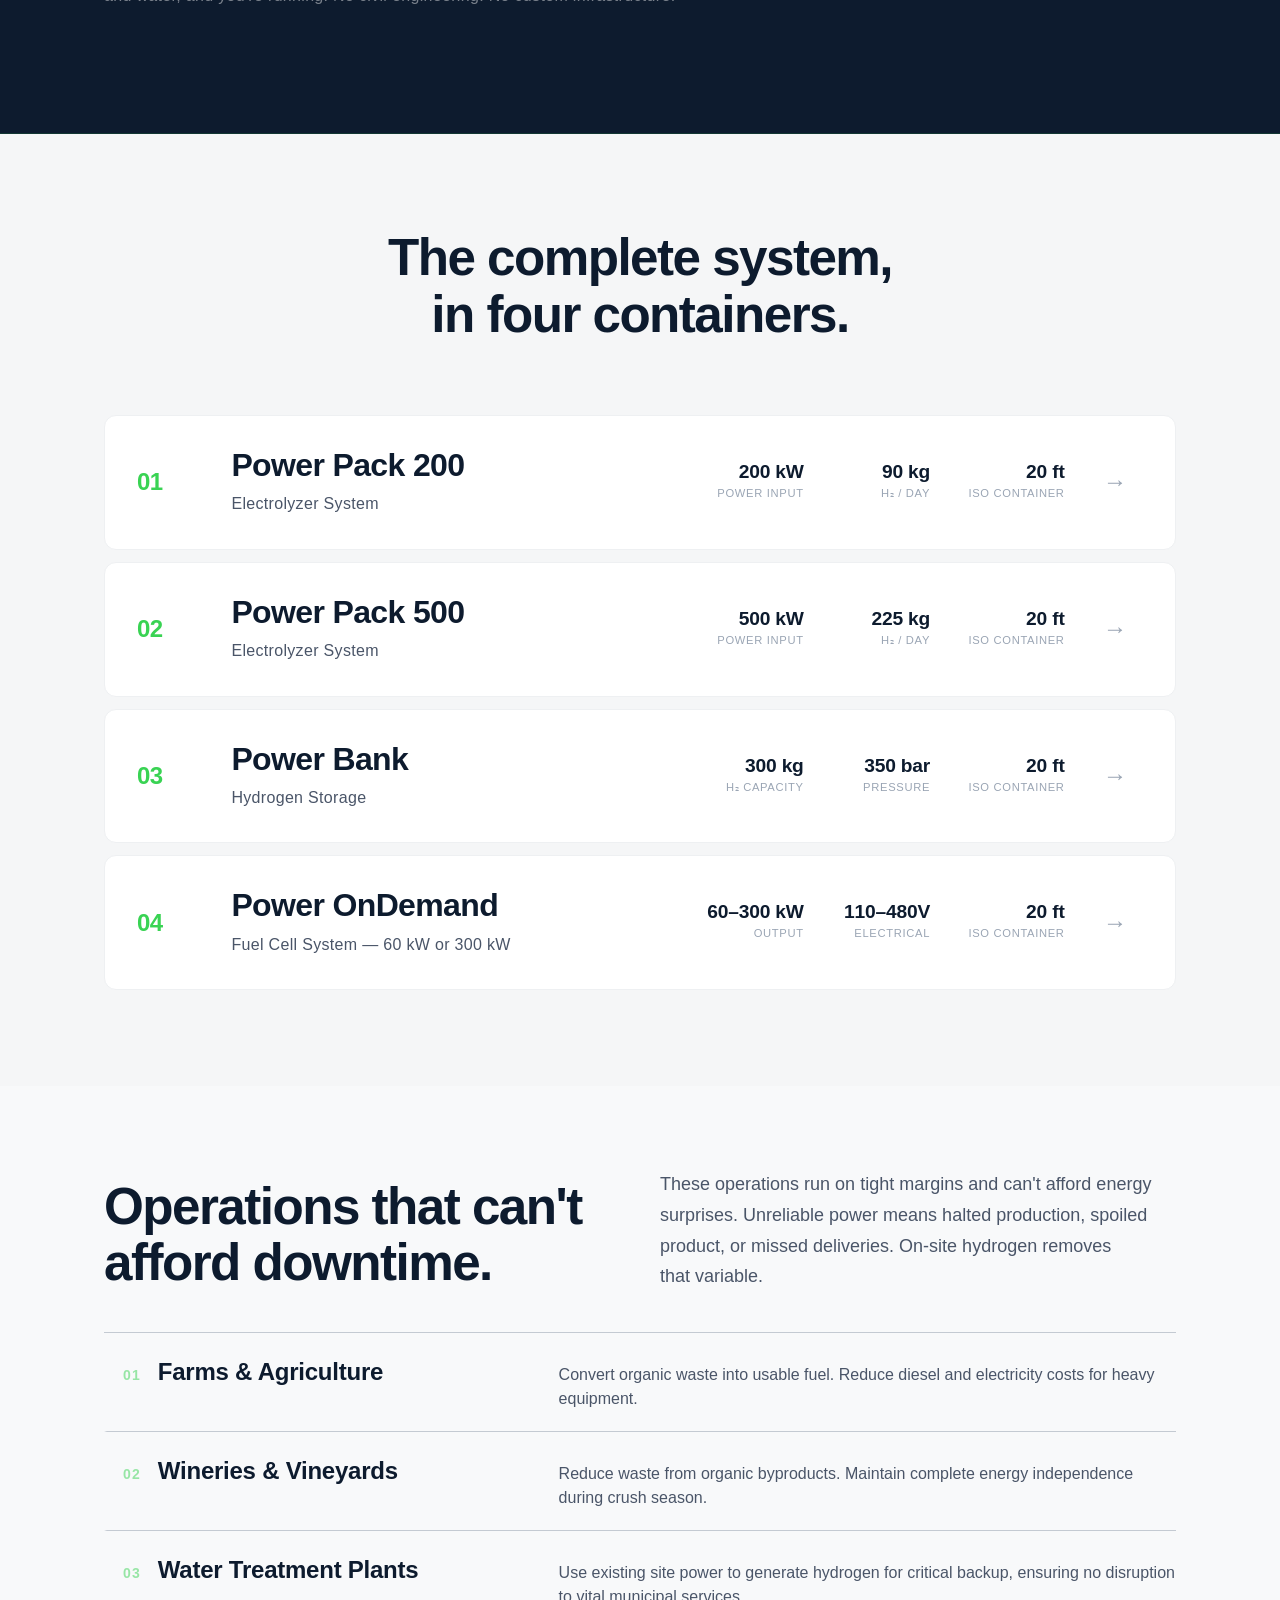
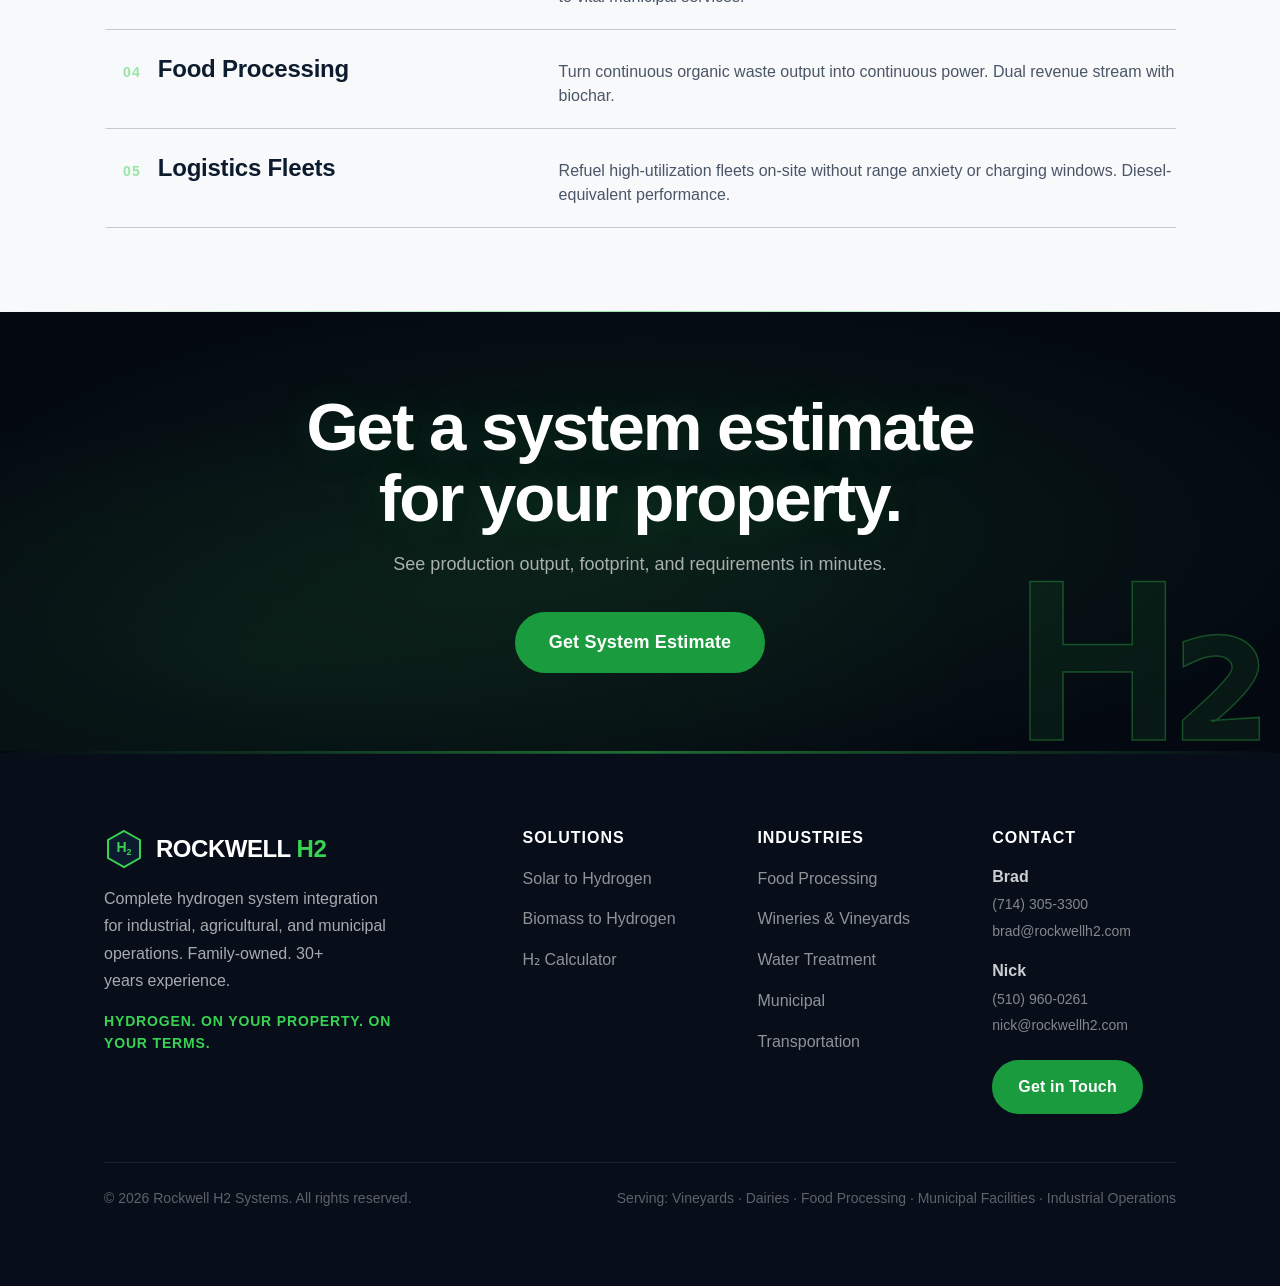
==== commit 00390d93: "feat: hero section audit — fix copy, animation, contrast, and visual hierarchy - Rewrite subtitle to" ====
--- a/index.html
+++ b/index.html
@@ -32,7 +32,6 @@
       <li class="nav-dropdown">
         <button class="nav-dropdown-toggle" aria-haspopup="true" aria-expanded="false">
           Solutions
-          <svg width="14" height="14" viewBox="0 0 24 24" fill="none" stroke="currentColor" stroke-width="2.5"><path d="M6 9l6 6 6-6"/></svg>
         </button>
         <div class="nav-dropdown-menu">
           <a href="./solar.html" class="nav-dropdown-item">
@@ -55,14 +54,15 @@
           </a>
         </div>
       </li>
-      <li><a href="./calculator.html">H₂ Calculator</a></li>
+      <li><a href="./calculator.html">Calculator</a></li>
+      <li><a href="./industries.html">Industries</a></li>
       <li><a href="./contact.html">Contact</a></li>
     </ul>
     <div class="nav-right">
       <button class="theme-toggle" data-theme-toggle aria-label="Switch to dark mode">
         <svg width="18" height="18" viewBox="0 0 24 24" fill="none" stroke="currentColor" stroke-width="2"><circle cx="12" cy="12" r="5"/><path d="M12 1v2M12 21v2M4.22 4.22l1.42 1.42M18.36 18.36l1.42 1.42M1 12h2M21 12h2M4.22 19.78l1.42-1.42M18.36 5.64l1.42-1.42"/></svg>
       </button>
-      <button class="btn btn-primary" data-open-modal="contact-modal">Talk to Our Team</button>
+      <button class="btn btn-primary" data-open-modal="estimate-modal">Get System Estimate</button>
     </div>
     <button class="nav-hamburger" id="hamburger" aria-label="Open menu" aria-expanded="false">
       <svg width="24" height="24" viewBox="0 0 24 24" fill="none" stroke="currentColor" stroke-width="2"><path d="M3 12h18M3 6h18M3 18h18"/></svg>
@@ -74,7 +74,7 @@
 <div class="mobile-menu" id="mobile-menu" role="dialog" aria-modal="true" aria-label="Navigation menu">
   <div class="mobile-menu-header">
     <a href="./index.html" class="nav-logo">
-      <svg class="nav-logo-mark" viewBox="0 0 40 40" fill="none">
+      <svg class="nav-logo-mark" viewBox="0 0 40 40" fill="none" aria-hidden="true">
         <polygon points="20,2 36,11 36,29 20,38 4,29 4,11" fill="#0d1b2e" stroke="#39d353" stroke-width="2"/>
         <text text-anchor="middle" font-family="sans-serif" font-weight="900" fill="#39d353"><tspan x="20" y="23" font-size="14">H</tspan><tspan dy="3" font-size="9">2</tspan></text>
       </svg>
@@ -87,10 +87,11 @@
   <a href="./index.html">Home</a>
   <a href="./solar.html">Solar to Hydrogen</a>
   <a href="./biomass.html">Biomass to Hydrogen</a>
-  <a href="./calculator.html">H₂ Calculator</a>
+  <a href="./calculator.html">Calculator</a>
+  <a href="./industries.html">Industries</a>
   <a href="./contact.html">Contact</a>
   <div style="margin-top: auto; padding-top: 2rem; display: flex; justify-content: center;">
-    <button class="btn btn-primary btn-lg" style="width: 80%; justify-content:center; text-align: center;" data-open-modal="contact-modal">Talk to Our Team</button>
+    <button class="btn btn-primary btn-lg" style="width: 80%; justify-content:center; text-align: center;" data-open-modal="estimate-modal">Get System Estimate</button>
   </div>
 </div>
 
@@ -98,7 +99,7 @@
   <!-- HERO -->
   <section class="hero" aria-label="Hero" data-nav-dark>
     <div class="hero-bg">
-      <video class="hero-video" autoplay muted loop playsinline>
+      <video class="hero-video" autoplay muted loop playsinline poster="./hydrogen.png">
         <source src="./hero.mp4" type="video/mp4" />
       </video>
       <div class="hero-bg-overlay"></div>
@@ -107,11 +108,11 @@
 
       <!-- LEFT: text -->
       <div class="hero-left">
-        <h1>Turn your waste<br>into <span class="accent">clean fuel.</span></h1>
-        <p class="hero-sub">Complete on-site hydrogen systems powered by solar or biomass. Produce, store, and use your own clean energy on your property. No grid required. Built on 30+ years of experience delivering reliable energy systems.</p>
+        <h1>On-site hydrogen systems for <span class="accent">farms, wineries, and industrial facilities</span></h1>
+        <p class="hero-sub">Produce clean hydrogen directly on your property from solar power or organic waste. Store it, use it on demand — no grid required.</p>
         <div class="hero-actions">
-          <a href="#how-it-works" class="btn btn-primary btn-lg">See How It Works</a>
-          <button class="btn btn-white btn-lg" data-open-modal="contact-modal">Talk to Our Team</button>
+          <button class="btn btn-primary btn-lg" data-open-modal="estimate-modal">Size My System</button>
+          <a href="#how-it-works" class="btn btn-outline-white btn-lg">See How It Works</a>
         </div>
         <div class="hero-trust-row">
           <span class="hero-trust-item">
@@ -121,7 +122,7 @@
           <span class="hero-trust-sep"></span>
           <span class="hero-trust-item">
             <svg width="14" height="14" viewBox="0 0 24 24" fill="none" stroke="currentColor" stroke-width="2.5"><polyline points="20 6 9 17 4 12"/></svg>
-            30+ years experience
+            U.S. designed &amp; engineered
           </span>
           <span class="hero-trust-sep"></span>
           <span class="hero-trust-item">
@@ -129,72 +130,19 @@
             Solar + Biomass pathways
           </span>
         </div>
-        <div class="hero-stats">
-          <div>
-            <span class="hero-stat-value">30+</span>
-            <span class="hero-stat-label">Years Experience</span>
-          </div>
-          <div>
-            <span class="hero-stat-value">90 kg</span>
-            <span class="hero-stat-label">H₂ / Day</span>
-          </div>
-          <div>
-            <span class="hero-stat-value">Zero</span>
-            <span class="hero-stat-label">Emissions Output</span>
-          </div>
-          <div>
-            <span class="hero-stat-value">2</span>
-            <span class="hero-stat-label">Pathways</span>
-          </div>
-        </div>
-      </div>
-
-      <!-- RIGHT: ISO container chain, vertical -->
-      <div class="hero-right desktop-only" aria-hidden="true">
-        <div class="hero-showcase">
-          <div class="hero-showcase-eyebrow">How it works · 3 simple steps</div>
-          <div class="hero-showcase-cards">
-
-            <div class="hero-card hero-card--active">
-              <div class="hero-card-step">01</div>
-              <div class="hero-card-body">
-                <div class="hero-card-name">Make hydrogen on site</div>
-                <div class="hero-card-spec">Solar or biomass powers production</div>
-                <div class="hero-card-role">On your property · no utility connection needed</div>
-              </div>
-              <div class="hero-card-bar"></div>
-            </div>
-
-            <div class="hero-card-connector">
-              <svg viewBox="0 0 2 28" fill="none"><line x1="1" y1="0" x2="1" y2="28" stroke="#39d353" stroke-width="1.5" stroke-dasharray="3 3"/></svg>
-              <span>stored as gas</span>
-            </div>
-
-            <div class="hero-card">
-              <div class="hero-card-step">02</div>
-              <div class="hero-card-body">
-                <div class="hero-card-name">Store your energy</div>
-                <div class="hero-card-spec">Hydrogen tanks store energy for days</div>
-                <div class="hero-card-role">Not hours · always available on site</div>
-              </div>
-              <div class="hero-card-bar"></div>
-            </div>
-
-            <div class="hero-card-connector">
-              <svg viewBox="0 0 2 28" fill="none"><line x1="1" y1="0" x2="1" y2="28" stroke="#39d353" stroke-width="1.5" stroke-dasharray="3 3"/></svg>
-              <span>when you need it</span>
-            </div>
-
-            <div class="hero-card">
-              <div class="hero-card-step">03</div>
-              <div class="hero-card-body">
-                <div class="hero-card-name">Use it anytime</div>
-                <div class="hero-card-spec">Clean electricity for facility, fleet, or equipment</div>
-                <div class="hero-card-role">Zero emissions · no diesel · no grid bills</div>
-              </div>
-              <div class="hero-card-bar"></div>
-            </div>
-
+
+        <div class="hero-specs desktop-only">
+          <div class="spec-item">
+            <span class="spec-value">350 bar</span>
+            <span class="spec-label">Storage Pressure</span>
+          </div>
+          <div class="spec-item">
+            <span class="spec-value">Up to 90 kg</span>
+            <span class="spec-label">H₂ / Day Production</span>
+          </div>
+          <div class="spec-item">
+            <span class="spec-value">Zero</span>
+            <span class="spec-label">Emissions Output</span>
           </div>
         </div>
       </div>
@@ -202,16 +150,60 @@
     </div>
   </section>
 
+  <!-- SYSTEM STATES (How It Works) -->
+  <section class="section states-section bg-surface-2" id="how-it-works">
+    <div class="container container--narrow text-center">
+      <div class="states-machine desktop-only">
+        <!-- continuous line container -->
+        <div class="states-flow-line">
+          <div class="states-flow-progress"></div>
+        </div>
+        
+        <div class="states-nodes">
+          <div class="state-node">
+            <div class="state-dot glow-pulse"></div>
+            <h3 class="state-name">Generation</h3>
+            <p class="state-desc">Convert solar power or organic waste into raw hydrogen energy.</p>
+          </div>
+          <div class="state-node">
+            <div class="state-dot glow-pulse"></div>
+            <h3 class="state-name">Storage</h3>
+            <p class="state-desc">Hold clean hydrogen on-site indefinitely with zero degradation.</p>
+          </div>
+          <div class="state-node">
+            <div class="state-dot glow-pulse"></div>
+            <h3 class="state-name">Deployment</h3>
+            <p class="state-desc">Deploy clean electricity to facilities, equipment, or vehicle fleets.</p>
+          </div>
+        </div>
+      </div>
+      <!-- Mobile alternate layout can just stack them simply -->
+      <div class="states-mobile mobile-only">
+        <div class="state-node">
+          <h3 class="state-name">Generation</h3>
+          <p class="state-desc">Convert solar power or organic waste into hydrogen energy.</p>
+        </div>
+        <div class="state-node">
+          <h3 class="state-name">Storage</h3>
+          <p class="state-desc">Hold clean hydrogen on-site indefinitely with zero degradation.</p>
+        </div>
+        <div class="state-node">
+          <h3 class="state-name">Deployment</h3>
+          <p class="state-desc">Deploy electricity to facilities, equipment, or fleets.</p>
+        </div>
+      </div>
+    </div>
+  </section>
+
   <!-- DUAL PATHWAY DIFFERENTIATOR -->
-  <section class="section pathways-section" id="how-it-works">
+  <section class="section pathways-section" id="inputs">
     <div class="pathways-inner">
       <div class="pathways-header reveal">
         <div class="pathways-header-left">
-          <span class="section-eyebrow">Two Inputs. One System.</span>
-          <h2 class="section-heading">Most companies lock you into one energy source. We don't.</h2>
+          <h2 class="section-heading">Choose Your Input Source</h2>
         </div>
         <div class="pathways-header-right">
-          <p class="section-sub">Rockwell H2 handles both solar electrolysis and biomass thermolysis. Both feed into the same storage and fuel cell system. You pick the input based on what your facility has. The hydrogen is the same either way.</p>
+          <p class="section-sub">Rockwell H2 handles both solar electrolysis and biomass thermolysis. Both feed into the same storage and deployment system. You pick the input based on what your facility has.</p>
         </div>
       </div>
 
@@ -295,8 +287,8 @@
         <div class="mobile-only">
           <div class="m-pathway-card">
             <div class="m-pathway-card-header">
-              <div class="m-pathway-icon" style="background:#fef9c3;">
-                <svg width="20" height="20" viewBox="0 0 24 24" fill="none" stroke="#b45309" stroke-width="2" aria-hidden="true"><circle cx="12" cy="12" r="5"/><path d="M12 1v2M12 21v2M4.22 4.22l1.42 1.42M18.36 18.36l1.42 1.42M1 12h2M21 12h2M4.22 19.78l1.42-1.42M18.36 5.64l1.42-1.42"/></svg>
+              <div class="m-pathway-icon">
+                <svg width="20" height="20" viewBox="0 0 24 24" fill="none" stroke="currentColor" stroke-width="2" aria-hidden="true"><circle cx="12" cy="12" r="5"/><path d="M12 1v2M12 21v2M4.22 4.22l1.42 1.42M18.36 18.36l1.42 1.42M1 12h2M21 12h2M4.22 19.78l1.42-1.42M18.36 5.64l1.42-1.42"/></svg>
               </div>
               <div>
                 <div class="m-pathway-name">Solar to Hydrogen</div>
@@ -305,10 +297,6 @@
             </div>
             <div class="m-pathway-body">
               <p class="m-pathway-desc">Solar panels power an electrolyzer that splits water into hydrogen. Zero emissions, no waste stream required.</p>
-              <div class="m-pathway-pills">
-                <span class="m-spec-pill">90–225 kg/day</span>
-                <span class="m-spec-pill">Grid-optional</span>
-              </div>
               <a href="./solar.html" class="m-pathway-link">Solar pathway details →</a>
               <a href="./Rockwell_H2_Solar_Brochure.pdf" class="pathway-download" download>
                 <svg width="14" height="14" viewBox="0 0 16 16" fill="currentColor" aria-hidden="true"><path d="M8 12l-4-4h2.5V3h3v5H12L8 12zm-5 2h10v-1.5H3V14z"/></svg>Download Solar Brochure
@@ -317,8 +305,8 @@
           </div>
           <div class="m-pathway-card">
             <div class="m-pathway-card-header">
-              <div class="m-pathway-icon" style="background:#dcfce7;">
-                <svg width="20" height="20" viewBox="0 0 24 24" fill="none" stroke="#15803d" stroke-width="2" aria-hidden="true"><path d="M12 22V12M12 12C12 12 8 10 6 6c3 0 6 2 6 6zM12 12c0 0 4-2 6-6-3 0-6 2-6 6z"/><path d="M5 20c2-2 4-4 7-8"/></svg>
+              <div class="m-pathway-icon">
+                <svg width="20" height="20" viewBox="0 0 24 24" fill="none" stroke="currentColor" stroke-width="2" aria-hidden="true"><path d="M12 22V12M12 12C12 12 8 10 6 6c3 0 6 2 6 6zM12 12c0 0 4-2 6-6-3 0-6 2-6 6z"/><path d="M5 20c2-2 4-4 7-8"/></svg>
               </div>
               <div>
                 <div class="m-pathway-name">Biomass to Hydrogen</div>
@@ -327,10 +315,6 @@
             </div>
             <div class="m-pathway-body">
               <p class="m-pathway-desc">Your organic waste — crop residue, manure, food processing byproducts — converted to hydrogen via thermolysis. Biochar is a second revenue stream.</p>
-              <div class="m-pathway-pills">
-                <span class="m-spec-pill">90 kg/day</span>
-                <span class="m-spec-pill">+ Biochar output</span>
-              </div>
               <a href="./biomass.html" class="m-pathway-link">Biomass pathway details →</a>
               <a href="./Rockwell_H2_Biomass_Brochure.pdf" class="pathway-download" download>
                 <svg width="14" height="14" viewBox="0 0 16 16" fill="currentColor" aria-hidden="true"><path d="M8 12l-4-4h2.5V3h3v5H12L8 12zm-5 2h10v-1.5H3V14z"/></svg>Download Biomass Brochure
@@ -347,12 +331,11 @@
   <section class="section modular-section" data-nav-dark>
     <div class="modular-inner">
       <div class="container">
-        <div class="modular-header reveal">
+        <div class="modular-header reveal-scale">
           <div>
-            <span class="section-eyebrow" style="color: var(--color-accent);">The Modular Advantage</span>
-            <h2 class="section-heading section-heading-white">One container to start.<br>Unlimited from there.</h2>
-          </div>
-          <p class="section-sub section-sub-white">Every Rockwell H2 product ships in a standard 20-ft ISO container. Weatherproof, grid-ready, certified for outdoor deployment. When your energy needs grow, you add another container. That's it. No redesign, no new infrastructure.</p>
+            <h2 class="section-heading section-heading-white">Engineered systems,<br>deployed for over 30 years.</h2>
+          </div>
+          <p class="section-sub section-sub-white">Every Rockwell H2 product ships in a standard 20-ft ISO container. Weatherproof, grid-ready, certified for outdoor deployment. Drop on a pad, connect to grid and water, and you're running. No civil engineering. No custom infrastructure.</p>
         </div>
 
         <!-- Container chain diagram -->
@@ -495,12 +478,11 @@
   <section class="section products-section">
     <div class="products-inner">
       <div class="products-header reveal">
-        <span class="section-eyebrow">Product Line</span>
         <h2 class="section-heading">The complete system,<br>in four containers.</h2>
       </div>
 
-      <div class="product-rows desktop-only">
-        <a href="./solar.html" class="product-row reveal">
+      <div class="product-rows desktop-only reveal-stagger-children">
+        <a href="./solar.html" class="product-row">
           <div class="product-row-number">01</div>
           <div class="product-row-main">
             <div class="product-row-name">Power Pack 200</div>
@@ -514,7 +496,7 @@
           <div class="product-row-arrow">→</div>
         </a>
 
-        <a href="./solar.html" class="product-row reveal reveal-delay-1">
+        <a href="./solar.html" class="product-row">
           <div class="product-row-number">02</div>
           <div class="product-row-main">
             <div class="product-row-name">Power Pack 500</div>
@@ -528,7 +510,7 @@
           <div class="product-row-arrow">→</div>
         </a>
 
-        <a href="./solar.html" class="product-row reveal reveal-delay-2">
+        <a href="./solar.html" class="product-row">
           <div class="product-row-number">03</div>
           <div class="product-row-main">
             <div class="product-row-name">Power Bank</div>
@@ -542,7 +524,7 @@
           <div class="product-row-arrow">→</div>
         </a>
 
-        <a href="./solar.html" class="product-row reveal reveal-delay-3">
+        <a href="./solar.html" class="product-row">
           <div class="product-row-number">04</div>
           <div class="product-row-main">
             <div class="product-row-name">Power OnDemand</div>
@@ -560,9 +542,7 @@
         <div class="mobile-only">
           <div class="m-product-photo-wrap">
             <img src="./hydro-forklift.png" alt="Green hydrogen-powered forklift at charging station" class="m-product-photo" />
-            <div class="m-product-photo-overlay">
-              <span class="m-product-photo-tag">Zero-emission. On-site. Ready now.</span>
-            </div>
+
           </div>
         </div>
         <div class="mobile-only m-product-list">
@@ -571,7 +551,6 @@
             <div>
               <div class="m-product-name">Power Pack 200</div>
               <div class="m-product-desc">200 kW electrolyzer. Produces 90 kg of clean hydrogen per day.</div>
-              <span class="m-product-badge">90 kg H₂/day</span>
             </div>
           </a>
           <a href="./solar.html" class="m-product-card">
@@ -579,7 +558,6 @@
             <div>
               <div class="m-product-name">Power Pack 500</div>
               <div class="m-product-desc">500 kW electrolyzer. Scales production to 225 kg per day.</div>
-              <span class="m-product-badge">225 kg H₂/day</span>
             </div>
           </a>
           <a href="./solar.html" class="m-product-card">
@@ -587,7 +565,6 @@
             <div>
               <div class="m-product-name">Power Bank</div>
               <div class="m-product-desc">Hydrogen storage system. 300 kg capacity at 350 bar, outdoor certified.</div>
-              <span class="m-product-badge">300 kg storage</span>
             </div>
           </a>
           <a href="./solar.html" class="m-product-card">
@@ -595,7 +572,6 @@
             <div>
               <div class="m-product-name">Power OnDemand</div>
               <div class="m-product-desc">Fuel cell output system. 60 kW or 300 kW clean electricity on tap.</div>
-              <span class="m-product-badge">60–300 kW output</span>
             </div>
           </a>
         </div>
@@ -603,41 +579,35 @@
   </section>
 
   <!-- INDUSTRIES — ruled list -->
-  <section class="section industries-list-section">
+  <section class="section industries-list-section" id="industries">
     <div class="container">
-      <div class="industries-list-header reveal">
+      <div class="industries-list-header reveal-slide-up">
         <div>
-          <span class="section-eyebrow">Who We Build For</span>
           <h2 class="section-heading">Operations that can't afford downtime.</h2>
         </div>
         <p class="section-sub">These operations run on tight margins and can't afford energy surprises. Unreliable power means halted production, spoiled product, or missed deliveries. On-site hydrogen removes that variable.</p>
       </div>
 
-      <div class="industries-list desktop-only">
-        <div class="industry-row reveal">
-          <span class="industry-row-name">Food Processing &amp; Agriculture</span>
-          <span class="industry-row-detail">Turn crop waste into hydrogen + biochar. Two revenue streams from one waste stream.</span>
-          <span class="industry-row-pathway">Biomass pathway</span>
-        </div>
-        <div class="industry-row reveal reveal-delay-1">
-          <span class="industry-row-name">Wineries &amp; Vineyards</span>
-          <span class="industry-row-detail">Power crush season, cold storage, and forklift fleets from solar or pomace waste on-site.</span>
-          <span class="industry-row-pathway">Solar or Biomass</span>
-        </div>
-        <div class="industry-row reveal reveal-delay-2">
+      <div class="industries-list desktop-only reveal-stagger-children">
+        <div class="industry-row">
+          <span class="industry-row-name">Farms & Agriculture</span>
+          <span class="industry-row-detail">Convert organic waste into usable fuel. Reduce diesel and electricity costs for heavy equipment.</span>
+        </div>
+        <div class="industry-row">
+          <span class="industry-row-name">Wineries & Vineyards</span>
+          <span class="industry-row-detail">Reduce waste from organic byproducts. Maintain complete energy independence during crush season.</span>
+        </div>
+        <div class="industry-row">
           <span class="industry-row-name">Water Treatment Plants</span>
-          <span class="industry-row-detail">Solar panels are often already on-site. Use that power to make hydrogen instead of selling it back to the grid for pennies.</span>
-          <span class="industry-row-pathway">Solar pathway</span>
-        </div>
-        <div class="industry-row reveal reveal-delay-3">
-          <span class="industry-row-name">Municipal &amp; City Operations</span>
-          <span class="industry-row-detail">Organic waste from parks, kitchens, and transfer stations becomes fuel for city vehicles and public facilities.</span>
-          <span class="industry-row-pathway">Biomass pathway</span>
-        </div>
-        <div class="industry-row reveal reveal-delay-4">
-          <span class="industry-row-name">Transportation &amp; Logistics Fleets</span>
-          <span class="industry-row-detail">Refuel in minutes on-site. No charging windows, no range anxiety, no diesel. Works for forklifts, trucks, and heavy equipment.</span>
-          <span class="industry-row-pathway">Solar or Biomass</span>
+          <span class="industry-row-detail">Use existing site power to generate hydrogen for critical backup, ensuring no disruption to vital municipal services.</span>
+        </div>
+        <div class="industry-row">
+          <span class="industry-row-name">Food Processing</span>
+          <span class="industry-row-detail">Turn continuous organic waste output into continuous power. Dual revenue stream with biochar.</span>
+        </div>
+        <div class="industry-row">
+          <span class="industry-row-name">Logistics Fleets</span>
+          <span class="industry-row-detail">Refuel high-utilization fleets on-site without range anxiety or charging windows. Diesel-equivalent performance.</span>
         </div>
       </div>
         <!-- MOBILE: Industries grid -->
@@ -649,149 +619,45 @@
           <div class="m-industries-grid">
             <div class="m-industry-tile">
               <div class="m-industry-icon"><svg width="22" height="22" viewBox="0 0 24 24" fill="none" stroke="#39d353" stroke-width="1.8" aria-hidden="true"><path d="M12 22c4.97 0 9-3.13 9-7s-4.03-7-9-7-9 3.13-9 7 4.03 7 9 7z"/><path d="M12 8V3M9 5l3-3 3 3"/><circle cx="12" cy="8" r="1" fill="#39d353"/></svg></div>
-              <div class="m-industry-name">Wineries &amp; Vineyards</div>
-              <div class="m-industry-sub">Power crush season from solar or pomace waste</div>
+              <div class="m-industry-name">Wineries & Vineyards</div>
+              <div class="m-industry-sub">Energy independence during crush harvest</div>
             </div>
             <div class="m-industry-tile">
               <div class="m-industry-icon"><svg width="22" height="22" viewBox="0 0 24 24" fill="none" stroke="#39d353" stroke-width="1.8" aria-hidden="true"><path d="M3 9l9-7 9 7v11a2 2 0 0 1-2 2H5a2 2 0 0 1-2-2z"/><polyline points="9 22 9 12 15 12 15 22"/></svg></div>
-              <div class="m-industry-name">Dairies</div>
-              <div class="m-industry-sub">24/7 refrigeration &amp; operations</div>
+              <div class="m-industry-name">Farms</div>
+              <div class="m-industry-sub">Convert organic waste into usable fuel</div>
             </div>
             <div class="m-industry-tile">
               <div class="m-industry-icon"><svg width="22" height="22" viewBox="0 0 24 24" fill="none" stroke="#39d353" stroke-width="1.8" aria-hidden="true"><rect x="2" y="7" width="20" height="14" rx="2"/><path d="M16 7V5a2 2 0 0 0-4 0v2M8 7V5a2 2 0 0 0-4 0v2"/><line x1="12" y1="12" x2="12" y2="17"/><line x1="9.5" y1="14.5" x2="14.5" y2="14.5"/></svg></div>
               <div class="m-industry-name">Food Processing</div>
-              <div class="m-industry-sub">Turn crop waste into hydrogen + biochar</div>
-            </div>
-            <div class="m-industry-tile">
-              <div class="m-industry-icon"><svg width="22" height="22" viewBox="0 0 24 24" fill="none" stroke="#39d353" stroke-width="1.8" aria-hidden="true"><path d="M3 21h18M9 8h1m5 0h1M9 12h1m5 0h1M5 21V5a2 2 0 0 1 2-2h10a2 2 0 0 1 2 2v16"/></svg></div>
-              <div class="m-industry-name">Municipal</div>
-              <div class="m-industry-sub">Facilities, fleet fueling &amp; city operations</div>
+              <div class="m-industry-sub">Turn continuous waste into continuous power</div>
             </div>
             <div class="m-industry-tile">
               <div class="m-industry-icon"><svg width="22" height="22" viewBox="0 0 24 24" fill="none" stroke="#39d353" stroke-width="1.8" aria-hidden="true"><path d="M12 2.69l5.66 5.66a8 8 0 1 1-11.31 0z"/></svg></div>
               <div class="m-industry-name">Water Treatment</div>
-              <div class="m-industry-sub">Use on-site solar to make hydrogen on-site</div>
+              <div class="m-industry-sub">Reliable on-site power for critical backup</div>
             </div>
             <div class="m-industry-tile">
               <div class="m-industry-icon"><svg width="22" height="22" viewBox="0 0 24 24" fill="none" stroke="#39d353" stroke-width="1.8" aria-hidden="true"><rect x="1" y="3" width="15" height="13" rx="1"/><path d="M16 8h4l3 3v5h-7V8z"/><circle cx="5.5" cy="18.5" r="2.5"/><circle cx="18.5" cy="18.5" r="2.5"/></svg></div>
-              <div class="m-industry-name">Fleet &amp; Logistics</div>
-              <div class="m-industry-sub">Refuel on-site — no charging windows</div>
+              <div class="m-industry-name">Logistics Fleets</div>
+              <div class="m-industry-sub">Refuel on-site without charging windows</div>
             </div>
           </div>
         </div>
     </div>
   </section>
 
-  <!-- WHY ROCKWELL H2 -->
-  <section class="section trust" data-nav-light>
-    <div class="container">
-      <div class="trust-layout">
-        <div class="trust-visual reveal">
-          <div class="trust-visual-card">
-            <div class="trust-stat-block">
-              <span class="number">30+</span>
-              <span class="label">Years of Industry Experience</span>
-            </div>
-            <div class="trust-badges">
-              <div class="trust-badge"><span class="trust-badge-text">Family-Owned &amp; Operated</span></div>
-              <div class="trust-badge"><span class="trust-badge-text">Complete System Integrator</span></div>
-              <div class="trust-badge"><span class="trust-badge-text">Solar + Biomass Pathways</span></div>
-              <div class="trust-badge"><span class="trust-badge-text">Modular &amp; Scalable</span></div>
-            </div>
-          </div>
-        </div>
-        <div>
-          <div class="reveal">
-            <span class="section-eyebrow">Why Rockwell H2?</span>
-            <h2 class="section-heading">Personal Service. Complete Systems.</h2>
-            <p class="section-sub">With over 30 years of industry experience, Rockwell H2 is a family-owned company that builds hydrogen solutions the way they should be built — tailored to your operation, backed by people who answer the phone.</p>
-          </div>
-          <div class="trust-points desktop-only">
-            <div class="trust-point reveal reveal-delay-1">
-              <div class="trust-point-icon">
-                <svg width="20" height="20" viewBox="0 0 24 24" fill="none" stroke="currentColor" stroke-width="2"><path d="M12 2L2 7l10 5 10-5-10-5zM2 17l10 5 10-5M2 12l10 5 10-5"/></svg>
-              </div>
-              <div>
-                <h3 class="trust-point-title">Complete System Integrator</h3>
-                <p class="trust-point-desc">We handle everything from energy collection to hydrogen production, storage, and conversion. One partner, one system, one point of contact.</p>
-              </div>
-            </div>
-            <div class="trust-point reveal reveal-delay-2">
-              <div class="trust-point-icon">
-                <svg width="20" height="20" viewBox="0 0 24 24" fill="none" stroke="currentColor" stroke-width="2"><rect x="1" y="3" width="15" height="13" rx="2"/><path d="M16 8h4l3 3v5h-7V8z"/><circle cx="5.5" cy="18.5" r="2.5"/><circle cx="18.5" cy="18.5" r="2.5"/></svg>
-              </div>
-              <div>
-                <h3 class="trust-point-title">Modular &amp; Scalable</h3>
-                <p class="trust-point-desc">Our containerized systems daisy-chain together so you can start with what you need and expand as your operation grows — without redesigning your system.</p>
-              </div>
-            </div>
-            <div class="trust-point reveal reveal-delay-3">
-              <div class="trust-point-icon">
-                <svg width="20" height="20" viewBox="0 0 24 24" fill="none" stroke="currentColor" stroke-width="2"><circle cx="12" cy="12" r="10"/><line x1="2" y1="12" x2="22" y2="12"/><path d="M12 2a15.3 15.3 0 0 1 4 10 15.3 15.3 0 0 1-4 10 15.3 15.3 0 0 1-4-10 15.3 15.3 0 0 1 4-10z"/></svg>
-              </div>
-              <div>
-                <h3 class="trust-point-title">Multiple Energy Pathways</h3>
-                <p class="trust-point-desc">Solar, wind, biomass, methane — we match the hydrogen production method to the resources you already have on-site.</p>
-              </div>
-            </div>
-            <div class="trust-point reveal reveal-delay-4">
-              <div class="trust-point-icon">
-                <svg width="20" height="20" viewBox="0 0 24 24" fill="none" stroke="currentColor" stroke-width="2"><path d="M17 21v-2a4 4 0 0 0-4-4H5a4 4 0 0 0-4 4v2"/><circle cx="9" cy="7" r="4"/><path d="M23 21v-2a4 4 0 0 0-3-3.87M16 3.13a4 4 0 0 1 0 7.75"/></svg>
-              </div>
-              <div>
-                <h3 class="trust-point-title">Family-Owned, Personally Accountable</h3>
-                <p class="trust-point-desc">You work directly with our team. No call centers, no runaround. The people who design your system are the people who pick up the phone.</p>
-              </div>
-            </div>
-          </div>
-          <!-- MOBILE: Trust stat cards -->
-          <div class="mobile-only m-trust-grid">
-            <div class="m-trust-card">
-              <div class="m-trust-icon">
-                <svg width="18" height="18" viewBox="0 0 24 24" fill="none" stroke="#39d353" stroke-width="2" aria-hidden="true"><circle cx="12" cy="8" r="4"/><path d="M4 20c0-4 3.6-7 8-7s8 3 8 7"/></svg>
-              </div>
-              <div class="m-trust-num">30+</div>
-              <div class="m-trust-label">Years of hands-on industry experience</div>
-            </div>
-            <div class="m-trust-card">
-              <div class="m-trust-icon">
-                <svg width="18" height="18" viewBox="0 0 24 24" fill="none" stroke="#39d353" stroke-width="2" aria-hidden="true"><path d="M12 2L2 7l10 5 10-5-10-5z"/><path d="M2 17l10 5 10-5"/><path d="M2 12l10 5 10-5"/></svg>
-              </div>
-              <div class="m-trust-num">2</div>
-              <div class="m-trust-label">Production pathways — solar &amp; biomass</div>
-            </div>
-            <div class="m-trust-card">
-              <div class="m-trust-icon">
-                <svg width="18" height="18" viewBox="0 0 24 24" fill="none" stroke="#39d353" stroke-width="2" aria-hidden="true"><rect x="1" y="8" width="22" height="8" rx="2"/><path d="M5 8V6a2 2 0 0 1 2-2h10a2 2 0 0 1 2 2v2"/><line x1="12" y1="12" x2="12" y2="12.01"/></svg>
-              </div>
-              <div class="m-trust-num">100%</div>
-              <div class="m-trust-label">Modular ISO containers — no civil work</div>
-            </div>
-            <div class="m-trust-card">
-              <div class="m-trust-icon">
-                <svg width="18" height="18" viewBox="0 0 24 24" fill="none" stroke="#39d353" stroke-width="2" aria-hidden="true"><path d="M12 2.69l5.66 5.66a8 8 0 1 1-11.31 0z"/></svg>
-              </div>
-              <div class="m-trust-num">Zero</div>
-              <div class="m-trust-label">Emissions from either production pathway</div>
-            </div>
-          </div>
-        </div>
-      </div>
-    </div>
-  </section>
-
   <hr class="section-divider" aria-hidden="true" />
 
-  <!-- CTA BANNER -->
+  <!-- CTA BANNER (Transition) -->
   <section class="cta-banner">
     <div class="cta-h2-watermark" aria-hidden="true">H₂</div>
     <div class="container">
       <div class="cta-banner-content reveal">
-        <h2>See if hydrogen makes sense for your operation.</h2>
-        <p>We'll walk you through what a system would look like, what it produces, and what it costs. Straight answers, no sales pitch.</p>
+        <h2>Get a system estimate for your property.</h2>
+        <p>See production output, footprint, and requirements in minutes.</p>
         <div class="cta-banner-actions">
-          <button class="btn btn-primary btn-lg" data-open-modal="contact-modal">Talk to Our Team</button>
-          <a href="./calculator.html" class="btn btn-outline-white btn-lg">Try the H₂ Calculator</a>
+          <button class="btn btn-primary btn-lg" data-open-modal="estimate-modal">Get System Estimate</button>
         </div>
       </div>
     </div>
@@ -805,7 +671,6 @@
       <svg width="20" height="20" viewBox="0 0 24 24" fill="none" stroke="currentColor" stroke-width="2"><line x1="18" y1="6" x2="6" y2="18"/><line x1="6" y1="6" x2="18" y2="18"/></svg>
     </button>
     <div class="modal-header">
-      <p class="modal-eyebrow">Quick Contact</p>
       <h2 class="modal-title" id="modal-title">Talk to Brad or Nick directly.</h2>
       <p class="modal-sub">Drop your info and we'll call you back within one business day. No sales team, no runaround.</p>
     </div>
@@ -846,13 +711,98 @@
   </div>
 </div>
 
+<!-- SYSTEM ESTIMATE MODAL -->
+<div id="estimate-modal" class="modal-overlay" role="dialog" aria-modal="true" aria-labelledby="estimate-modal-title" hidden>
+  <div class="modal-card modal-card--estimate">
+    <button class="modal-close" data-close-modal aria-label="Close">
+      <svg width="20" height="20" viewBox="0 0 24 24" fill="none" stroke="currentColor" stroke-width="2"><line x1="18" y1="6" x2="6" y2="18"/><line x1="6" y1="6" x2="18" y2="18"/></svg>
+    </button>
+    <div class="modal-header">
+      <h2 class="modal-title" id="estimate-modal-title">Get a hydrogen system sized for your operation</h2>
+      <p class="modal-sub">We'll use this to size a system for your facility.</p>
+      <p class="modal-sub modal-sub--muted">We'll size your system first, then walk through costs if it makes sense.</p>
+    </div>
+    <form id="estimate-form" class="modal-form" novalidate>
+      <div class="modal-form-row">
+        <div class="modal-field">
+          <label class="modal-label" for="est-name">Name <span aria-hidden="true">*</span></label>
+          <input class="modal-input" type="text" id="est-name" name="name" placeholder="Your name" autocomplete="name" required />
+        </div>
+        <div class="modal-field">
+          <label class="modal-label" for="est-company">Company</label>
+          <input class="modal-input" type="text" id="est-company" name="company" placeholder="Your company" autocomplete="organization" />
+        </div>
+      </div>
+      <div class="modal-form-row">
+        <div class="modal-field">
+          <label class="modal-label" for="est-email">Email <span aria-hidden="true">*</span></label>
+          <input class="modal-input" type="email" id="est-email" name="email" placeholder="you@company.com" autocomplete="email" required />
+        </div>
+        <div class="modal-field">
+          <label class="modal-label" for="est-phone">Phone</label>
+          <input class="modal-input" type="tel" id="est-phone" name="phone" placeholder="(555) 000-0000" autocomplete="tel" />
+        </div>
+      </div>
+      <div class="modal-field">
+        <label class="modal-label" for="est-industry">Industry</label>
+        <select class="modal-input calc-select" id="est-industry" name="industry">
+          <option value="">Select your industry</option>
+          <option value="dairy">Dairy &amp; Agriculture</option>
+          <option value="winery">Wineries &amp; Vineyards</option>
+          <option value="food">Food Processing</option>
+          <option value="fleet">Fleet &amp; Transportation</option>
+          <option value="water">Water Treatment</option>
+          <option value="municipal">Municipal</option>
+          <option value="industrial">General Industrial</option>
+        </select>
+      </div>
+      <div class="modal-field">
+        <label class="modal-label">What's your primary goal?</label>
+        <div class="estimate-goals">
+          <label class="estimate-goal-option">
+            <input type="radio" name="goal" value="lower-costs" />
+            <span>Lower energy costs</span>
+          </label>
+          <label class="estimate-goal-option">
+            <input type="radio" name="goal" value="waste-to-energy" />
+            <span>Turn waste into energy</span>
+          </label>
+          <label class="estimate-goal-option">
+            <input type="radio" name="goal" value="backup-power" />
+            <span>Add backup power</span>
+          </label>
+          <label class="estimate-goal-option">
+            <input type="radio" name="goal" value="fuel-vehicles" />
+            <span>Fuel vehicles or equipment</span>
+          </label>
+        </div>
+      </div>
+      <div class="modal-field">
+        <label class="modal-label" for="est-notes">Anything else we should know?</label>
+        <textarea class="modal-textarea" id="est-notes" name="notes" rows="2" placeholder="Tell us about your operation, energy needs, or questions..."></textarea>
+      </div>
+      <div class="modal-actions">
+        <button type="submit" class="btn btn-primary btn-lg modal-submit">Get My System Estimate</button>
+      </div>
+      <div id="estimate-success" class="modal-success" hidden>
+        <svg width="24" height="24" viewBox="0 0 24 24" fill="none" stroke="#39d353" stroke-width="2.5"><polyline points="20 6 9 17 4 12"/></svg>
+        <div>
+          <p><strong>You're all set.</strong></p>
+          <p>We're reviewing your operation now. You'll hear from the team designing these systems within one business day.</p>
+          <p style="margin-top: var(--space-2); color: var(--color-text-muted); font-size: var(--text-xs);">No generic sales calls, just a real conversation about how this could work for your facility.</p>
+        </div>
+      </div>
+    </form>
+  </div>
+</div>
+
 <!-- FOOTER -->
 <footer class="site-footer">
   <div class="container">
     <div class="footer-grid">
       <div>
         <a href="./index.html" class="nav-logo" style="margin-bottom: var(--space-4);">
-          <svg class="nav-logo-mark" viewBox="0 0 40 40" fill="none">
+          <svg class="nav-logo-mark" viewBox="0 0 40 40" fill="none" aria-hidden="true">
             <polygon points="20,2 36,11 36,29 20,38 4,29 4,11" fill="#0d1b2e" stroke="#39d353" stroke-width="2"/>
             <text text-anchor="middle" font-family="sans-serif" font-weight="900" fill="#39d353"><tspan x="20" y="23" font-size="14">H</tspan><tspan dy="3" font-size="9">2</tspan></text>
           </svg>
@@ -872,11 +822,11 @@
       <div>
         <h4 class="footer-col-title">Industries</h4>
         <ul class="footer-links" role="list">
-          <li><a href="./contact.html">Food Processing</a></li>
-          <li><a href="./contact.html">Wineries &amp; Vineyards</a></li>
-          <li><a href="./contact.html">Water Treatment</a></li>
-          <li><a href="./contact.html">Municipal</a></li>
-          <li><a href="./contact.html">Transportation</a></li>
+          <li><a href="./industries.html#food">Food Processing</a></li>
+          <li><a href="./industries.html#winery">Wineries &amp; Vineyards</a></li>
+          <li><a href="./industries.html#water">Water Treatment</a></li>
+          <li><a href="./industries.html#municipal">Municipal</a></li>
+          <li><a href="./industries.html#fleet">Transportation</a></li>
         </ul>
       </div>
       <div>
@@ -947,7 +897,7 @@
 });
 
 // Scroll reveal
-const revealEls = document.querySelectorAll('.reveal');
+const revealEls = document.querySelectorAll('.reveal, .reveal-slide-up, .reveal-scale, .reveal-stagger-children');
 const observer = new IntersectionObserver((entries) => {
   entries.forEach(e => { if (e.isIntersecting) { e.target.classList.add('visible'); observer.unobserve(e.target); }});
 }, { threshold: 0.1, rootMargin: '0px 0px -40px 0px' });
@@ -994,6 +944,44 @@
     setTimeout(() => {
       this.querySelectorAll('.modal-form-row, .modal-field, .modal-actions').forEach(el => el.style.display = 'none');
       document.getElementById('modal-success').hidden = false;
+    }, 800);
+  });
+})();
+
+// Estimate modal
+(function() {
+  const overlay = document.getElementById('estimate-modal');
+  if (!overlay) return;
+
+  function openModal() {
+    overlay.hidden = false;
+    requestAnimationFrame(() => overlay.classList.add('modal-open'));
+    document.body.style.overflow = 'hidden';
+    overlay.querySelector('.modal-close').focus();
+  }
+  function closeModal() {
+    overlay.classList.remove('modal-open');
+    document.body.style.overflow = '';
+    setTimeout(() => { overlay.hidden = true; }, 200);
+  }
+
+  document.querySelectorAll('[data-open-modal="estimate-modal"]').forEach(btn => {
+    btn.addEventListener('click', openModal);
+  });
+  overlay.querySelectorAll('[data-close-modal]').forEach(btn => {
+    btn.addEventListener('click', closeModal);
+  });
+  overlay.addEventListener('click', e => { if (e.target === overlay) closeModal(); });
+  document.addEventListener('keydown', e => { if (e.key === 'Escape' && !overlay.hidden) closeModal(); });
+
+  document.getElementById('estimate-form').addEventListener('submit', function(e) {
+    e.preventDefault();
+    const btn = this.querySelector('.modal-submit');
+    btn.disabled = true;
+    btn.textContent = 'Sending...';
+    setTimeout(() => {
+      this.querySelectorAll('.modal-form-row, .modal-field, .modal-actions, .estimate-goals').forEach(el => el.style.display = 'none');
+      document.getElementById('estimate-success').hidden = false;
     }, 800);
   });
 })();
@@ -1015,6 +1003,299 @@
     });
   }, { threshold: 0.25 });
   chainObserver.observe(chain);
+})();
+
+// Hero showcase card cycle — rotates active state every 3.5s
+(function() {
+  var cards = document.querySelectorAll('.hero-showcase-cards > .hero-card');
+  if (cards.length < 2) return;
+  var idx = 0;
+  setInterval(function() {
+    cards[idx].classList.remove('hero-card--active');
+    // Reset progress bar animation by forcing reflow
+    var bar = cards[idx].querySelector('.hero-card-bar');
+    if (bar) { bar.style.animation = 'none'; bar.offsetHeight; bar.style.animation = ''; }
+    idx = (idx + 1) % cards.length;
+    cards[idx].classList.add('hero-card--active');
+  }, 3500);
+})();
+
+// Hero video parallax — video scrolls at 0.5x creating depth
+(function() {
+  if (window.matchMedia('(prefers-reduced-motion: reduce)').matches) return;
+  var video = document.querySelector('.hero-video');
+  var hero = document.querySelector('.hero');
+  if (!video || !hero) return;
+  video.style.willChange = 'transform';
+  var ticking = false;
+  window.addEventListener('scroll', function() {
+    if (ticking) return;
+    ticking = true;
+    requestAnimationFrame(function() {
+      var rect = hero.getBoundingClientRect();
+      // Only apply when hero is visible
+      if (rect.bottom > 0) {
+        var scrolled = window.scrollY;
+        video.style.transform = 'translateY(' + (scrolled * 0.35) + 'px)';
+      }
+      ticking = false;
+    });
+  }, { passive: true });
+})();
+
+// Hero stat counter animation — counts up numbers when visible
+(function() {
+  if (window.matchMedia('(prefers-reduced-motion: reduce)').matches) return;
+  var stats = document.querySelector('.hero-stats');
+  if (!stats) return;
+  var values = stats.querySelectorAll('.hero-stat-value');
+  var animated = false;
+
+  function animateValue(el, end, suffix, duration) {
+    var start = 0;
+    var startTime = null;
+    function step(ts) {
+      if (!startTime) startTime = ts;
+      var progress = Math.min((ts - startTime) / duration, 1);
+      // ease out cubic
+      var eased = 1 - Math.pow(1 - progress, 3);
+      var current = Math.round(start + (end - start) * eased);
+      el.textContent = current + suffix;
+      if (progress < 1) requestAnimationFrame(step);
+    }
+    requestAnimationFrame(step);
+  }
+
+  var statObserver = new IntersectionObserver(function(entries) {
+    entries.forEach(function(e) {
+      if (e.isIntersecting && !animated) {
+        animated = true;
+        values.forEach(function(v) {
+          var text = v.textContent.trim();
+          var match = text.match(/^(\d+)\+?/);
+          if (match) {
+            var num = parseInt(match[0]);
+            var suffix = text.replace(match[0], '');
+            if (text.indexOf('+') > -1 && suffix.indexOf('+') === -1) suffix = '+' + suffix;
+            animateValue(v, num, suffix, 1200);
+          }
+          // "Zero" stays as text — no counter needed
+        });
+        statObserver.unobserve(e.target);
+      }
+    });
+  }, { threshold: 0.5 });
+  statObserver.observe(stats);
+})();
+
+// Inject film grain overlay (::after is taken by H₂ watermark)
+(function() {
+  var hero = document.querySelector('.hero');
+  if (!hero) return;
+  var grain = document.createElement('div');
+  grain.className = 'hero-grain';
+  grain.setAttribute('aria-hidden', 'true');
+  hero.insertBefore(grain, hero.querySelector('.hero-content'));
+})();
+
+// ============================================================
+// HERO PREMIUM INTERACTIONS
+// ============================================================
+(function () {
+  'use strict';
+
+  var reducedMotion = window.matchMedia('(prefers-reduced-motion: reduce)');
+  if (reducedMotion.matches) return;
+
+  var hero = document.querySelector('.hero');
+  if (!hero) return;
+
+  var heroLeft = hero.querySelector('.hero-left');
+  var heroRight = hero.querySelector('.hero-right');
+  var isDesktop = function () { return window.innerWidth > 900; };
+
+  function lerp(a, b, t) {
+    return a + (b - a) * t;
+  }
+
+  // Shared transform state — prevents parallax and scroll-exit from fighting
+  var heroLeftState = { parallaxX: 0, parallaxY: 0, scrollY: 0, scrollOpacity: 1 };
+
+  function applyHeroLeftTransform() {
+    if (!heroLeft) return;
+    var tx = heroLeftState.parallaxX;
+    var ty = heroLeftState.parallaxY + heroLeftState.scrollY;
+    if (tx === 0 && ty === 0 && heroLeftState.scrollOpacity === 1) {
+      heroLeft.style.transform = '';
+      heroLeft.style.opacity = '';
+    } else {
+      heroLeft.style.transform = 'translate(' + tx.toFixed(2) + 'px, ' + ty.toFixed(2) + 'px)';
+      heroLeft.style.opacity = heroLeftState.scrollOpacity < 1
+        ? heroLeftState.scrollOpacity.toFixed(3) : '';
+    }
+  }
+
+  // ------------------------------------------------------------------
+  // 1. MOUSE-RESPONSIVE MICRO-PARALLAX
+  // ------------------------------------------------------------------
+  (function () {
+    var targetX = 0, targetY = 0;
+    var currentLeftX = 0, currentLeftY = 0;
+    var currentRightX = 0, currentRightY = 0;
+    var active = false;
+
+    function onMouseMove(e) {
+      if (!isDesktop()) return;
+      var rect = hero.getBoundingClientRect();
+      var nx = ((e.clientX - rect.left) / rect.width - 0.5) * 2;
+      var ny = ((e.clientY - rect.top) / rect.height - 0.5) * 2;
+      targetX = nx;
+      targetY = ny;
+      if (!active) {
+        active = true;
+        tick();
+      }
+    }
+
+    function onMouseLeave() {
+      targetX = 0;
+      targetY = 0;
+    }
+
+    function tick() {
+      var leftTargetX = -targetX * 3;
+      var leftTargetY = -targetY * 3;
+      currentLeftX = lerp(currentLeftX, leftTargetX, 0.02);
+      currentLeftY = lerp(currentLeftY, leftTargetY, 0.02);
+
+      var rightTargetX = targetX * 2;
+      var rightTargetY = targetY * 2;
+      currentRightX = lerp(currentRightX, rightTargetX, 0.01);
+      currentRightY = lerp(currentRightY, rightTargetY, 0.01);
+
+      // Write to shared state, not directly to DOM
+      heroLeftState.parallaxX = currentLeftX;
+      heroLeftState.parallaxY = currentLeftY;
+      applyHeroLeftTransform();
+
+      if (heroRight) {
+        heroRight.style.transform = 'translate(' +
+          currentRightX.toFixed(2) + 'px, ' +
+          currentRightY.toFixed(2) + 'px)';
+      }
+
+      var settled =
+        Math.abs(currentLeftX) < 0.01 &&
+        Math.abs(currentLeftY) < 0.01 &&
+        Math.abs(currentRightX) < 0.01 &&
+        Math.abs(currentRightY) < 0.01 &&
+        targetX === 0 && targetY === 0;
+
+      if (settled) {
+        heroLeftState.parallaxX = 0;
+        heroLeftState.parallaxY = 0;
+        applyHeroLeftTransform();
+        if (heroRight) heroRight.style.transform = '';
+        active = false;
+        return;
+      }
+
+      requestAnimationFrame(tick);
+    }
+
+    hero.addEventListener('mousemove', onMouseMove);
+    hero.addEventListener('mouseleave', onMouseLeave);
+  })();
+
+  // ------------------------------------------------------------------
+  // 2. SCROLL-LINKED HERO EXIT ANIMATION
+  // ------------------------------------------------------------------
+  (function () {
+    if (!heroLeft) return;
+    var ticking = false;
+
+    window.addEventListener('scroll', function () {
+      if (ticking) return;
+      ticking = true;
+      requestAnimationFrame(function () {
+        ticking = false;
+
+        var rect = hero.getBoundingClientRect();
+        var heroH = rect.height;
+
+        if (rect.bottom <= 0 || rect.top >= 0) {
+          if (rect.top >= 0) {
+            heroLeftState.scrollY = 0;
+            heroLeftState.scrollOpacity = 1;
+            applyHeroLeftTransform();
+          }
+          return;
+        }
+
+        var scrollFraction = Math.abs(rect.top) / heroH;
+
+        if (scrollFraction < 0.3) {
+          heroLeftState.scrollY = 0;
+          heroLeftState.scrollOpacity = 1;
+        } else if (scrollFraction <= 0.7) {
+          var fadeProgress = (scrollFraction - 0.3) / 0.4;
+          heroLeftState.scrollOpacity = 1 - fadeProgress;
+          heroLeftState.scrollY = -fadeProgress * 30;
+        } else {
+          heroLeftState.scrollOpacity = 0;
+          heroLeftState.scrollY = -30;
+        }
+        applyHeroLeftTransform();
+      });
+    }, { passive: true });
+  })();
+
+  // ------------------------------------------------------------------
+  // 3. MAGNETIC "TALK TO OUR TEAM" BUTTON
+  // ------------------------------------------------------------------
+  (function () {
+    var heroActions = hero.querySelector('.hero-actions');
+    if (!heroActions) return;
+    var magnetBtn = heroActions.querySelector('[data-open-modal="estimate-modal"]');
+    if (!magnetBtn) return;
+
+    magnetBtn.classList.add('btn-magnetic');
+
+    var magnetRadius = 60;
+    var maxDisplacement = 8;
+
+    function onMouseMove(e) {
+      if (!isDesktop()) return;
+
+      var rect = magnetBtn.getBoundingClientRect();
+      var btnCenterX = rect.left + rect.width / 2;
+      var btnCenterY = rect.top + rect.height / 2;
+
+      var dx = e.clientX - btnCenterX;
+      var dy = e.clientY - btnCenterY;
+      var distance = Math.sqrt(dx * dx + dy * dy);
+
+      if (distance < magnetRadius) {
+        var pull = (1 - distance / magnetRadius) * maxDisplacement;
+        var angle = Math.atan2(dy, dx);
+        var moveX = Math.cos(angle) * pull;
+        var moveY = Math.sin(angle) * pull;
+        magnetBtn.style.transform = 'translate(' +
+          moveX.toFixed(1) + 'px, ' +
+          moveY.toFixed(1) + 'px)';
+      } else {
+        magnetBtn.style.transform = '';
+      }
+    }
+
+    function onMouseLeave() {
+      magnetBtn.style.transform = '';
+    }
+
+    hero.addEventListener('mousemove', onMouseMove);
+    magnetBtn.addEventListener('mouseleave', onMouseLeave);
+  })();
+
 })();
 </script>
 <script data-pplx-inline-edit>
--- a/base.css
+++ b/base.css
@@ -54,14 +54,18 @@
 }
 
 ::selection {
-  background: oklch(from var(--color-primary) l c h / 0.25);
-  color: var(--color-text);
+  background: #0d1b2e;
+  color: #39d353;
+}
+
+::-moz-selection {
+  background: #0d1b2e;
+  color: #39d353;
 }
 
 :focus-visible {
-  outline: 2px solid var(--color-primary);
-  outline-offset: 3px;
-  border-radius: var(--radius-sm);
+  outline: 2px solid #39d353;
+  outline-offset: 2px;
 }
 
 @media (prefers-reduced-motion: reduce) {
--- a/style.css
+++ b/style.css
@@ -277,7 +277,8 @@
   align-items: center;
   justify-content: space-between;
   height: 72px;
-  gap: var(--space-8);
+  gap: clamp(var(--space-4), 2vw, var(--space-8));
+  flex-wrap: nowrap;
 }
 
 .nav-logo {
@@ -311,8 +312,10 @@
 .nav-links {
   display: flex;
   align-items: center;
-  gap: var(--space-6);
+  gap: clamp(var(--space-3), 1.5vw, var(--space-6));
   list-style: none;
+  flex-shrink: 1;
+  min-width: 0;
 }
 
 .nav-links a {
@@ -321,10 +324,11 @@
   font-weight: 500;
   color: rgba(255,255,255,0.8);
   letter-spacing: 0.01em;
-  padding: var(--space-2) var(--space-3);
+  padding: var(--space-2) clamp(var(--space-2), 0.6vw, var(--space-3));
   border-radius: var(--radius-full);
   position: relative;
   transition: color 0.2s ease, background 0.2s ease;
+  white-space: nowrap;
 }
 
 .nav-links a::after {
@@ -343,21 +347,27 @@
 .nav-links a:hover { color: #fff; }
 .nav-links a:hover::after { transform: scaleX(1); }
 
-/* Active / current page — green pill */
-.nav-links a.active,
-.nav-links a[aria-current="page"] {
-  color: #0d1b2e !important;
+/* Active / current page — green text + underline, no layout shift */
+.nav-links > li > a.active,
+.nav-links > li > a[aria-current="page"] {
+  color: #39d353 !important;
+}
+.nav-links > li > a.active::after,
+.nav-links > li > a[aria-current="page"]::after {
+  transform: scaleX(1);
   background: #39d353;
-  font-weight: 700;
-}
-.nav-links a.active::after,
-.nav-links a[aria-current="page"]::after { display: none; }
-
-/* Keep pill readable over light sections */
-.site-header--over-light .nav-links a.active,
-.site-header--over-light .nav-links a[aria-current="page"] {
-  color: #0d1b2e !important;
-  background: #39d353;
+}
+
+/* Keep active visible over light sections */
+.site-header--over-light .nav-links > li > a.active,
+.site-header--over-light .nav-links > li > a[aria-current="page"] {
+  color: #1a9c3e !important;
+}
+
+/* Active state for dropdown items — minimal */
+.nav-dropdown-item[aria-current="page"] .nav-dropdown-label,
+.nav-dropdown-item.active .nav-dropdown-label {
+  color: #39d353;
 }
 
 /* Over light sections: flip to dark */
@@ -395,28 +405,15 @@
 
 .nav-dropdown-toggle:hover { color: var(--color-text); }
 
-/* Active Solutions toggle — matches link pill style */
+/* Active Solutions toggle — subtle, no layout shift */
 .nav-dropdown-toggle--active {
-  color: #0d1b2e !important;
-  background: #39d353;
-  padding-inline: var(--space-3);
-  border-radius: var(--radius-full);
-  font-weight: 700 !important;
+  color: #fff !important;
 }
 
 .site-header--over-light .nav-dropdown-toggle--active {
-  color: #0d1b2e !important;
-  background: #39d353;
-}
-
-.nav-dropdown-toggle svg {
-  transition: transform var(--transition-interactive);
-}
-
-.nav-dropdown:hover .nav-dropdown-toggle svg,
-.nav-dropdown.open .nav-dropdown-toggle svg {
-  transform: rotate(180deg);
-}
+  color: var(--color-navy) !important;
+}
+
 
 .nav-dropdown-menu {
   position: absolute;
@@ -429,15 +426,27 @@
   box-shadow: 0 20px 60px rgba(0,0,0,0.4), 0 0 0 1px rgba(255,255,255,0.04);
   padding: 8px;
   opacity: 0;
+  visibility: hidden;
   pointer-events: none;
-  transform: translateX(-50%) translateY(-6px) scale(0.97);
-  transition: opacity 0.18s ease, transform 0.18s ease;
+  transform: translateX(-50%) translateY(4px) scale(0.97);
+  transition: opacity 0.15s ease, transform 0.15s ease, visibility 0.15s ease;
   z-index: 200;
+}
+
+/* Bridge the hover gap between toggle and dropdown menu */
+.nav-dropdown-menu::before {
+  content: '';
+  position: absolute;
+  top: -14px;
+  left: 0;
+  right: 0;
+  height: 14px;
 }
 
 .nav-dropdown:hover .nav-dropdown-menu,
 .nav-dropdown.open .nav-dropdown-menu {
   opacity: 1;
+  visibility: visible;
   pointer-events: auto;
   transform: translateX(-50%) translateY(0) scale(1);
 }
@@ -511,7 +520,7 @@
 
 /* Mobile Menu */
 .mobile-menu {
-  display: none;
+  display: flex;
   position: fixed;
   inset: 0;
   z-index: 101;
@@ -520,9 +529,19 @@
   flex-direction: column;
   gap: var(--space-4);
   overflow-y: auto;
-}
-
-.mobile-menu.open { display: flex; }
+  /* Slide in from right — always rendered, hidden via transform */
+  transform: translateX(100%);
+  visibility: hidden;
+  transition: transform 0.35s cubic-bezier(0.16, 1, 0.3, 1),
+              visibility 0s linear 0.35s;
+}
+
+.mobile-menu.open {
+  transform: translateX(0);
+  visibility: visible;
+  transition: transform 0.35s cubic-bezier(0.16, 1, 0.3, 1),
+              visibility 0s linear 0s;
+}
 
 .mobile-menu-header {
   display: flex;
@@ -671,7 +690,7 @@
 }
 
 .btn-lg {
-  padding: var(--space-4) var(--space-8);
+  padding: calc(var(--space-3) + 2px) var(--space-8);
   font-size: var(--text-base);
   border-radius: var(--radius-full);
 }
@@ -705,9 +724,11 @@
   position: absolute;
   inset: 0;
   width: 100%;
-  height: 100%;
+  height: 110%; /* extra height to prevent gap as video translates down */
+  top: -5%;
   object-fit: cover;
   opacity: 0.28;
+  will-change: transform;
 }
 
 .hero-bg-overlay {
@@ -739,9 +760,10 @@
 
 .hero-content {
   position: relative;
-  z-index: 1;
+  z-index: 2;
   padding-block: clamp(var(--space-12), 8vw, var(--space-20));
 }
+
 
 .hero-eyebrow {
   display: inline-flex;
@@ -774,18 +796,21 @@
 
 .hero h1 {
   font-family: var(--font-display);
-  font-size: var(--text-3xl);
+  font-size: clamp(3.5rem, 0.5rem + 7vw, 9rem);
   font-weight: 800;
   color: #fff;
-  letter-spacing: -0.03em;
-  line-height: 1.05;
+  letter-spacing: -0.04em;
+  line-height: 1.0;
   margin-bottom: var(--space-6);
-  max-width: 14ch;
+  max-width: 12ch;
 }
 
 .hero h1 .accent {
   color: var(--color-accent);
   display: block;
+  font-size: 1.4em;
+  line-height: 0.9;
+  margin-top: -0.03em;
 }
 
 .hero-sub {
@@ -816,13 +841,13 @@
   align-items: center;
   gap: 6px;
   font-size: var(--text-xs);
-  color: rgba(255,255,255,0.55);
+  color: rgba(255,255,255,0.72);
   font-weight: 500;
   letter-spacing: 0.01em;
 }
 
 .hero-trust-item svg {
-  color: #39d353;
+  color: rgba(255, 255, 255, 0.45);
   flex-shrink: 0;
 }
 
@@ -832,11 +857,32 @@
   background: rgba(255,255,255,0.15);
 }
 
+/* --- Hero CTA premium treatment --- */
+.hero-actions .btn-primary {
+  background: rgba(57, 211, 83, 0.12);
+  color: #39d353;
+  border: 1px solid rgba(57, 211, 83, 0.3);
+  backdrop-filter: blur(8px);
+  -webkit-backdrop-filter: blur(8px);
+  transition: all 0.35s cubic-bezier(0.23, 1, 0.32, 1);
+  position: relative;
+  overflow: hidden;
+}
+
+.hero-actions .btn-primary:hover {
+  background: #39d353;
+  color: #0d1b2e;
+  border-color: #39d353;
+  box-shadow: 0 0 40px rgba(57, 211, 83, 0.25);
+  transform: translateY(-1px);
+}
+
 .hero-stats {
   display: flex;
   flex-wrap: wrap;
-  gap: var(--space-8);
-  padding-top: var(--space-8);
+  gap: var(--space-6);
+  padding-top: var(--space-6);
+  margin-top: var(--space-6);
   border-top: 1px solid rgba(255,255,255,0.1);
 }
 
@@ -854,8 +900,8 @@
 }
 
 .hero-stat-label {
-  font-size: var(--text-xs);
-  color: rgba(255,255,255,0.55);
+  font-size: var(--text-sm);
+  color: rgba(255,255,255,0.7);
   text-transform: uppercase;
   letter-spacing: 0.06em;
   display: block;
@@ -1115,12 +1161,7 @@
 }
 
 .trust-visual-card::before {
-  content: '';
-  position: absolute;
-  inset: 0;
-  background-image: url("data:image/svg+xml,%3Csvg xmlns='http://www.w3.org/2000/svg' width='80' height='92' viewBox='0 0 80 92'%3E%3Cpath d='M40 4 L72 22 L72 58 L40 76 L8 58 L8 22 Z' fill='none' stroke='%2339d353' stroke-width='1'/%3E%3C/svg%3E");
-  background-size: 80px 92px;
-  opacity: 0.07;
+  display: none;
 }
 
 .trust-stat-block {
@@ -1242,9 +1283,20 @@
   content: '';
   position: absolute;
   inset: 0;
-  background-image: url("data:image/svg+xml,%3Csvg xmlns='http://www.w3.org/2000/svg' width='80' height='92' viewBox='0 0 80 92'%3E%3Cpath d='M40 4 L72 22 L72 58 L40 76 L8 58 L8 22 Z' fill='none' stroke='%2339d353' stroke-width='1'/%3E%3C/svg%3E");
-  background-size: 80px 92px;
-  opacity: 0.10;
+  z-index: 0;
+  pointer-events: none;
+  background: radial-gradient(ellipse at 50% 50%, rgba(57, 211, 83, 0.10) 0%, transparent 80%);
+}
+
+.cta-banner::after {
+  content: '';
+  position: absolute;
+  inset: 0;
+  z-index: 0;
+  pointer-events: none;
+  background: radial-gradient(ellipse at 20% 80%, rgba(57, 211, 83, 0.08) 0%, transparent 50%);
+  border-bottom: 2px solid transparent;
+  border-image: linear-gradient(90deg, transparent 0%, rgba(57, 211, 83, 0.5) 50%, transparent 100%) 1;
 }
 
 .cta-banner-content {
@@ -1261,6 +1313,7 @@
   letter-spacing: -0.03em;
   line-height: 1.05;
   margin-bottom: var(--space-4);
+  text-shadow: 0 0 40px rgba(57, 211, 83, 0.15);
 }
 
 .cta-banner p {
@@ -1373,12 +1426,7 @@
 }
 
 .spec-card-header::before {
-  content: '';
-  position: absolute;
-  inset: 0;
-  background-image: url("data:image/svg+xml,%3Csvg xmlns='http://www.w3.org/2000/svg' width='60' height='69' viewBox='0 0 80 92'%3E%3Cpath d='M40 4 L72 22 L72 58 L40 76 L8 58 L8 22 Z' fill='none' stroke='%2339d353' stroke-width='1'/%3E%3C/svg%3E");
-  background-size: 60px 69px;
-  opacity: 0.07;
+  display: none;
 }
 
 .spec-card-name {
@@ -1538,6 +1586,28 @@
    ============================================================ */
 .calculator-section {
   background: var(--color-bg);
+}
+
+/* Calculator context bar (shown when arriving from industries page) */
+.calc-context-bar {
+  display: flex;
+  align-items: center;
+  gap: var(--space-2);
+  margin-bottom: var(--space-4);
+  padding: var(--space-3) var(--space-4);
+  background: var(--color-primary-highlight);
+  border: 1px solid color-mix(in oklch, var(--color-primary) 20%, transparent);
+  border-radius: var(--radius-lg);
+}
+
+.calc-context-bar[hidden] {
+  display: none;
+}
+
+.calc-context-text {
+  font-size: var(--text-sm);
+  font-weight: 600;
+  color: var(--color-primary);
 }
 
 .calc-widget {
@@ -1816,6 +1886,316 @@
   display: block;
 }
 
+/* Calculator result framing */
+.calc-results-label {
+  font-family: var(--font-display);
+  font-size: var(--text-sm);
+  font-weight: 700;
+  text-transform: uppercase;
+  letter-spacing: 0.08em;
+  color: var(--color-text-muted);
+  margin-bottom: var(--space-2);
+  text-align: center;
+}
+
+.calc-equiv-label-intro {
+  font-family: var(--font-display);
+  font-size: var(--text-lg);
+  font-weight: 800;
+  color: var(--color-text);
+  letter-spacing: -0.02em;
+  margin-bottom: var(--space-2);
+  text-align: center;
+}
+
+.calc-tension-line {
+  font-size: var(--text-sm);
+  color: var(--color-text-muted);
+  text-align: center;
+  max-width: 50ch;
+  margin-inline: auto;
+  margin-bottom: var(--space-6);
+  line-height: 1.6;
+}
+
+/* Pulse animation on main output number */
+@keyframes calcPulse {
+  0% { transform: scale(1); }
+  50% { transform: scale(1.04); }
+  100% { transform: scale(1); }
+}
+
+.calc-pulse {
+  animation: calcPulse 0.3s ease-out;
+}
+
+/* Industry context */
+.calc-industry-field {
+  margin-top: var(--space-6);
+  padding-top: var(--space-6);
+  border-top: 1px solid var(--color-divider);
+}
+
+.calc-industry-context {
+  font-size: var(--text-sm);
+  color: var(--color-primary);
+  margin-top: var(--space-3);
+  line-height: 1.6;
+  font-weight: 500;
+  display: none;
+}
+
+/* Bridge CTA */
+.calc-bridge-cta {
+  margin-top: var(--space-12);
+  text-align: center;
+  background: var(--color-navy);
+  border-radius: var(--radius-2xl);
+  padding: var(--space-10);
+  position: relative;
+  overflow: hidden;
+}
+
+.calc-bridge-hex {
+  position: absolute;
+  inset: 0;
+  background-image: url("data:image/svg+xml,%3Csvg xmlns='http://www.w3.org/2000/svg' width='80' height='92' viewBox='0 0 80 92'%3E%3Cpath d='M40 4 L72 22 L72 58 L40 76 L8 58 L8 22 Z' fill='none' stroke='%2339d353' stroke-width='1'/%3E%3C/svg%3E");
+  background-size: 80px 92px;
+  opacity: 0.05;
+}
+
+.calc-bridge-inner {
+  position: relative;
+  z-index: 1;
+}
+
+.calc-bridge-transition {
+  font-family: var(--font-display);
+  font-size: var(--text-lg);
+  font-weight: 700;
+  color: #fff;
+  letter-spacing: -0.02em;
+  margin-bottom: var(--space-6);
+  line-height: 1.4;
+}
+
+.calc-bridge-sub {
+  font-size: var(--text-sm);
+  color: rgba(255,255,255,0.55);
+  margin-top: var(--space-4);
+  line-height: 1.6;
+  max-width: 50ch;
+  margin-inline: auto;
+}
+
+/* Industry detail cards (industries.html) */
+.industry-detail-card {
+  background: var(--color-surface);
+  border: 1px solid var(--color-border);
+  border-radius: var(--radius-xl);
+  padding: clamp(var(--space-6), 4vw, var(--space-8));
+  margin-bottom: var(--space-4);
+  transition: border-color var(--transition-interactive);
+}
+
+.industry-detail-card:hover {
+  border-color: color-mix(in oklch, var(--color-primary) 30%, var(--color-border));
+}
+
+.industry-detail-header {
+  display: flex;
+  justify-content: space-between;
+  align-items: center;
+  gap: var(--space-4);
+  margin-bottom: var(--space-3);
+  flex-wrap: wrap;
+}
+
+.industry-detail-name {
+  font-family: var(--font-display);
+  font-size: var(--text-lg);
+  font-weight: 800;
+  color: var(--color-text);
+  letter-spacing: -0.02em;
+  margin: 0;
+}
+
+.industry-detail-pathway {
+  font-size: var(--text-xs);
+  font-weight: 700;
+  text-transform: uppercase;
+  letter-spacing: 0.08em;
+  color: var(--color-primary);
+  background: var(--color-primary-highlight);
+  padding: var(--space-1) var(--space-3);
+  border-radius: var(--radius-full);
+  white-space: nowrap;
+}
+
+.industry-detail-desc {
+  font-size: var(--text-base);
+  color: var(--color-text-muted);
+  line-height: 1.7;
+  margin-bottom: var(--space-4);
+}
+
+.industry-detail-uses {
+  margin-bottom: var(--space-4);
+}
+
+.industry-detail-uses-label {
+  font-size: var(--text-xs);
+  font-weight: 700;
+  text-transform: uppercase;
+  letter-spacing: 0.06em;
+  color: var(--color-text-faint);
+  display: block;
+  margin-bottom: var(--space-2);
+}
+
+.industry-detail-uses-list {
+  display: flex;
+  flex-wrap: wrap;
+  gap: var(--space-2);
+  list-style: none;
+  padding: 0;
+  margin: 0;
+}
+
+.industry-detail-uses-list li {
+  font-size: var(--text-sm);
+  color: var(--color-text);
+  background: var(--color-surface-2);
+  border: 1px solid var(--color-divider);
+  border-radius: var(--radius-full);
+  padding: var(--space-1) var(--space-3);
+}
+
+.industry-detail-cta {
+  font-size: var(--text-sm);
+  font-weight: 600;
+  color: var(--color-primary);
+  text-decoration: none;
+  transition: color var(--transition-interactive);
+}
+
+.industry-detail-cta:hover {
+  color: var(--color-primary-hover);
+}
+
+/* Estimate modal extras */
+.modal-card--estimate {
+  max-width: 600px;
+}
+
+.modal-sub--muted {
+  font-size: var(--text-xs);
+  color: var(--color-text-faint);
+  margin-bottom: var(--space-4);
+  margin-top: calc(-1 * var(--space-1));
+}
+
+.estimate-prefill {
+  display: flex;
+  align-items: center;
+  gap: var(--space-2);
+  background: rgba(57, 211, 83, 0.08);
+  border: 1px solid rgba(57, 211, 83, 0.2);
+  border-radius: var(--radius-md);
+  padding: var(--space-3) var(--space-4);
+  margin-bottom: var(--space-4);
+  font-size: var(--text-sm);
+  color: var(--color-text);
+}
+
+.estimate-prefill[hidden] {
+  display: none;
+}
+
+.estimate-prefill svg {
+  flex-shrink: 0;
+  color: var(--color-primary);
+  align-self: flex-start;
+  margin-top: 2px;
+}
+
+.estimate-prefill-content {
+  display: flex;
+  flex-direction: column;
+  gap: 2px;
+}
+
+.estimate-prefill-label {
+  font-size: var(--text-xs);
+  font-weight: 700;
+  text-transform: uppercase;
+  letter-spacing: 0.06em;
+  color: var(--color-primary);
+}
+
+.estimate-goals {
+  display: grid;
+  grid-template-columns: 1fr 1fr;
+  gap: var(--space-2);
+}
+
+.estimate-goal-option {
+  display: flex;
+  align-items: center;
+  gap: var(--space-2);
+  padding: var(--space-3) var(--space-4);
+  border: 1.5px solid var(--color-border);
+  border-radius: var(--radius-md);
+  cursor: pointer;
+  font-size: var(--text-sm);
+  color: var(--color-text);
+  transition: border-color var(--transition-interactive), background var(--transition-interactive);
+}
+
+.estimate-goal-option:hover {
+  border-color: color-mix(in oklch, var(--color-primary) 40%, var(--color-border));
+  background: var(--color-surface-2);
+}
+
+.estimate-goal-option input[type="radio"] {
+  accent-color: var(--color-primary);
+  width: 16px;
+  height: 16px;
+  flex-shrink: 0;
+}
+
+.estimate-goal-option:has(input:checked) {
+  border-color: var(--color-primary);
+  background: var(--color-primary-highlight);
+}
+
+@media (max-width: 560px) {
+  .estimate-goals {
+    grid-template-columns: 1fr;
+  }
+}
+
+/* Equiv card stagger entrance */
+@keyframes equivFadeIn {
+  from {
+    opacity: 0;
+    transform: translateY(8px);
+  }
+  to {
+    opacity: 1;
+    transform: translateY(0);
+  }
+}
+
+.calc-widget.visible .calc-equiv-card {
+  animation: equivFadeIn 0.4s ease-out both;
+}
+
+.calc-widget.visible .calc-equiv-card:nth-child(1) { animation-delay: 0.1s; }
+.calc-widget.visible .calc-equiv-card:nth-child(2) { animation-delay: 0.2s; }
+.calc-widget.visible .calc-equiv-card:nth-child(3) { animation-delay: 0.3s; }
+.calc-widget.visible .calc-equiv-card:nth-child(4) { animation-delay: 0.4s; }
+
 /* ============================================================
    CONTACT PAGE
    ============================================================ */
@@ -1974,12 +2354,7 @@
 }
 
 .site-footer::before {
-  content: '';
-  position: absolute;
-  inset: 0;
-  background-image: url("data:image/svg+xml,%3Csvg xmlns='http://www.w3.org/2000/svg' width='80' height='92' viewBox='0 0 80 92'%3E%3Cpath d='M40 4 L72 22 L72 58 L40 76 L8 58 L8 22 Z' fill='none' stroke='%2339d353' stroke-width='1'/%3E%3C/svg%3E");
-  background-size: 80px 92px;
-  opacity: 0.08;
+  display: none;
 }
 
 .footer-grid {
@@ -2149,6 +2524,7 @@
 .faq-answer {
   display: grid;
   grid-template-rows: 0fr;
+  overflow: hidden;
   transition: grid-template-rows 0.4s cubic-bezier(0.16, 1, 0.3, 1);
 }
 
@@ -2157,7 +2533,7 @@
 }
 
 .faq-answer-inner {
-  overflow: hidden;
+  min-height: 0;
   padding-bottom: var(--space-5);
   font-size: var(--text-base);
   color: var(--color-text-muted);
@@ -2205,8 +2581,22 @@
    DUAL PATHWAY SECTION
    ============================================================ */
 .pathways-section {
+  position: relative;
+  padding-block: clamp(2.4rem, 6.5vw, 5rem);
   background: var(--color-bg);
   border-bottom: 1px solid var(--color-border);
+}
+
+.pathways-section::before {
+  content: '';
+  position: absolute;
+  top: 0;
+  left: 0;
+  right: 0;
+  height: 80px;
+  background: linear-gradient(to bottom, #0d1b2e, transparent);
+  pointer-events: none;
+  z-index: 1;
 }
 
 .pathways-header {
@@ -2393,7 +2783,7 @@
 }
 
 .modular-inner {
-  padding: var(--space-24) 0;
+  padding: clamp(5rem, 10vw, 7.8rem) 0;
   border-top: 1px solid rgba(57,211,83,0.15);
   border-bottom: 1px solid rgba(57,211,83,0.15);
 }
@@ -2524,7 +2914,7 @@
   background: var(--color-surface);
   border-radius: var(--radius-lg);
   border: 1px solid var(--color-surface-offset);
-  transition: background 0.2s, box-shadow 0.2s, border-color 0.2s, transform 0.2s;
+  transition: background 0.3s cubic-bezier(0.23, 1, 0.32, 1), box-shadow 0.3s cubic-bezier(0.23, 1, 0.32, 1), border-color 0.3s cubic-bezier(0.23, 1, 0.32, 1), transform 0.3s cubic-bezier(0.23, 1, 0.32, 1);
 }
 
 .product-row:hover {
@@ -2603,12 +2993,12 @@
 .product-row-arrow {
   font-size: var(--text-lg);
   color: var(--color-text-faint);
-  transition: color 0.2s, transform 0.2s;
+  transition: color 0.3s cubic-bezier(0.23, 1, 0.32, 1), transform 0.3s cubic-bezier(0.23, 1, 0.32, 1);
 }
 
 .product-row:hover .product-row-arrow {
   color: var(--color-accent);
-  transform: translateX(4px);
+  transform: translateX(8px);
 }
 
 
@@ -2616,6 +3006,7 @@
    INDUSTRIES RULED LIST
    ============================================================ */
 .industries-list-section {
+  padding-block: clamp(2.5rem, 7vw, 5.2rem);
   background: var(--color-surface-2);
 }
 
@@ -2644,7 +3035,7 @@
 
 .industry-row {
   display: grid;
-  grid-template-columns: 2fr 3fr 1fr;
+  grid-template-columns: 2fr 3fr;
   gap: var(--space-6);
   align-items: baseline;
   padding: var(--space-5) 0;
@@ -2775,27 +3166,6 @@
    EDGE-ANCHORED LAYOUT OVERRIDES
    Break centered containers — full viewport canvas feel
    ============================================================ */
-
-/* --- VIDEO --- */
-.hero-video {
-  opacity: 0.45 !important;
-}
-
-/* Loosen left overlay so more video bleeds through */
-.hero-bg-overlay {
-  background:
-    linear-gradient(
-      to right,
-      rgba(7, 13, 23, 0.82) 0%,
-      rgba(7, 13, 23, 0.80) 40%,
-      rgba(7, 13, 23, 0.55) 100%
-    ),
-    linear-gradient(
-      to bottom,
-      rgba(7, 13, 23, 0.20) 0%,
-      rgba(7, 13, 23, 0.00) 35%
-    ) !important;
-}
 
 /* --- HERO: full-bleed, bottom-left anchor --- */
 .hero {
@@ -2821,7 +3191,7 @@
 .hero-content--split h1,
 .hero-content--split .hero h1 {
   max-width: none;
-  font-size: clamp(3.5rem, 8vw, 7.5rem);
+  font-size: clamp(3rem, 6.5vw, 6rem);
   line-height: 0.95;
   letter-spacing: -0.04em;
 }
@@ -2831,7 +3201,7 @@
   gap: clamp(1.25rem, 3vw, 4rem);
   flex-wrap: nowrap;
   border-top: none !important;
-  padding-top: var(--space-6);
+  padding-top: var(--space-4);
 }
 
 /* Hero sub: slightly narrower so it doesn't compete with the big type */
@@ -2863,8 +3233,9 @@
 }
 
 .pathways-header .section-heading {
-  font-size: clamp(1.75rem, 3.5vw, 2.8rem);
-  max-width: 22ch;
+  font-size: clamp(2rem, 3.8vw, 3.5rem);
+  max-width: 20ch;
+  letter-spacing: -0.03em;
 }
 
 /* Pathway columns: push apart with wide gap */
@@ -2946,6 +3317,8 @@
 /* Section heading/sub white only on the dark modular section */
 .modular-section .section-heading {
   color: #fff !important;
+  font-size: clamp(2.5rem, 5vw, 4.5rem);
+  letter-spacing: -0.04em;
 }
 
 .modular-section .section-sub {
@@ -2979,55 +3352,7 @@
   border-top: 1px solid rgba(255,255,255,0.06) !important;
 }
 
-/* ---- Smooth reveal: no jump, just fade ---- */
-.reveal {
-  opacity: 0;
-  transform: none !important;
-  transition: opacity 0.4s ease !important;
-}
-
-.reveal.visible {
-  opacity: 1 !important;
-}
-
-/* ============================================================
-   REVEAL OVERRIDE — disable hide-until-scroll entirely
-   Sections are always visible; no animation risk
-   ============================================================ */
-.reveal,
-.reveal.visible {
-  opacity: 1 !important;
-  transform: none !important;
-  transition: none !important;
-}
-
-/* ============================================================
-   HERO — LET THE VIDEO BREATHE
-   Minimal scrim: only what's needed for text contrast
-   ============================================================ */
-
-/* Video near-full brightness */
-.hero-video {
-  opacity: 0.92 !important;
-}
-
-/* Scrim: thin gradient only on left edge + bottom strip for stats */
-/* Right side and center: almost nothing — let the solar farm show */
-.hero-bg-overlay {
-  background:
-    linear-gradient(
-      to right,
-      rgba(7, 13, 23, 0.72) 0%,
-      rgba(7, 13, 23, 0.55) 30%,
-      rgba(7, 13, 23, 0.15) 60%,
-      rgba(7, 13, 23, 0.05) 100%
-    ),
-    linear-gradient(
-      to top,
-      rgba(7, 13, 23, 0.65) 0%,
-      rgba(7, 13, 23, 0.0) 20%
-    ) !important;
-}
+/* Reveal animations restored — sections animate on scroll */
 
 /* ============================================================
    NAV — transparent over hero, solidifies on scroll
@@ -3309,22 +3634,22 @@
   display: flex;
   align-items: center;
   gap: var(--space-3);
-  padding: 4px 0 4px var(--space-5);
+  padding: 2px 0 2px var(--space-5);
   margin-left: calc(20px + var(--space-4) + var(--space-5));
 }
 
 .hero-card-connector svg {
   width: 2px;
-  height: 28px;
+  height: 16px;
   flex-shrink: 0;
 }
 
 .hero-card-connector span {
   font-family: var(--font-mono);
-  font-size: 0.6rem;
+  font-size: 0.72rem;
   letter-spacing: 0.1em;
   text-transform: uppercase;
-  color: rgba(57, 211, 83, 0.5);
+  color: rgba(57, 211, 83, 0.65);
 }
 
 /* Hero showcase positioning — center vertically, right-aligned */
@@ -3396,6 +3721,309 @@
   width: 35%;
   height: 1px;
   background: linear-gradient(90deg, rgba(57, 211, 83, 0.55), transparent);
+}
+
+/* ============================================================
+   HERO FINE-TUNE — Entrance, Parallax, Card Cycle, Polish
+   ============================================================ */
+
+/* --- ENTRANCE ANIMATION --- */
+@keyframes hero-rise {
+  from {
+    opacity: 0;
+    transform: translateY(28px);
+  }
+  to {
+    opacity: 1;
+    transform: translateY(0);
+  }
+}
+
+.hero-left > * {
+  opacity: 0;
+  animation: hero-rise 0.7s cubic-bezier(0.22, 1, 0.36, 1) forwards;
+}
+
+/* Act 1 — headline lands immediately */
+.hero-left > *:nth-child(1) { animation-delay: 0.1s; }    /* h1 */
+
+/* Act 2 — supporting content follows with a brief pause */
+.hero-left > *:nth-child(2) { animation-delay: 0.45s; }   /* sub */
+.hero-left > *:nth-child(3) { animation-delay: 0.6s; }    /* actions */
+.hero-left > *:nth-child(4) { animation-delay: 0.7s; }    /* trust row */
+.hero-left > *:nth-child(5) { animation-delay: 0.8s; }    /* specs */
+
+/* Showcase panel entrance — slides in from right */
+@keyframes showcase-enter {
+  from {
+    opacity: 0;
+    transform: translateX(40px);
+  }
+  to {
+    opacity: 1;
+    transform: translateX(0);
+  }
+}
+
+.hero-showcase {
+  opacity: 0;
+  animation: showcase-enter 0.8s cubic-bezier(0.22, 1, 0.36, 1) 0.5s forwards;
+}
+
+/* Individual card stagger */
+.hero-card {
+  opacity: 0;
+  animation: hero-rise 0.6s cubic-bezier(0.22, 1, 0.36, 1) forwards;
+}
+.hero-showcase-cards .hero-card:nth-child(1) { animation-delay: 0.6s; }
+.hero-showcase-cards .hero-card:nth-child(3) { animation-delay: 0.75s; }
+.hero-showcase-cards .hero-card:nth-child(5) { animation-delay: 0.9s; }
+
+.hero-card-connector {
+  opacity: 0;
+  animation: hero-rise 0.4s cubic-bezier(0.22, 1, 0.36, 1) forwards;
+}
+.hero-showcase-cards .hero-card-connector:nth-child(2) { animation-delay: 0.7s; }
+.hero-showcase-cards .hero-card-connector:nth-child(4) { animation-delay: 0.85s; }
+
+/* Reduced motion: skip all entrance animations */
+@media (prefers-reduced-motion: reduce) {
+  .hero-left > *,
+  .hero-showcase,
+  .hero-card,
+  .hero-card-connector {
+    opacity: 1 !important;
+    animation: none !important;
+    transform: none !important;
+  }
+}
+
+/* Trust row + stats restored to Act 2 entrance */
+
+/* --- HERO SINGLE COLUMN (diagram removed) --- */
+.hero-content--split {
+  grid-template-columns: 1fr !important;
+}
+
+/* --- VIDEO VISIBILITY BOOST --- */
+/* Override the edge-anchored opacity to let more video through */
+.hero-video {
+  opacity: 0.55 !important;
+}
+
+.hero-bg-overlay {
+  background:
+    linear-gradient(
+      to right,
+      rgba(7, 13, 23, 0.72) 0%,
+      rgba(7, 13, 23, 0.68) 38%,
+      rgba(7, 13, 23, 0.48) 100%
+    ),
+    linear-gradient(
+      to bottom,
+      rgba(7, 13, 23, 0.15) 0%,
+      rgba(7, 13, 23, 0.00) 30%
+    ) !important;
+}
+
+/* --- ASYMMETRIC GRID --- */
+.hero-content--split {
+  grid-template-columns: 1.15fr 0.85fr !important;
+}
+
+/* --- HERO SUB BRIGHTNESS + SPATIAL RHYTHM --- */
+.hero-sub {
+  color: rgba(255, 255, 255, 0.85) !important;
+  max-width: 44ch !important;
+  margin-bottom: var(--space-4) !important;
+  font-size: var(--text-base) !important;
+  line-height: 1.55 !important;
+}
+
+/* Tighten headline → sub (they're one thought) */
+.hero-content--split h1,
+.hero-content--split .hero h1 {
+  margin-bottom: var(--space-2) !important;
+}
+
+/* Breathing room between buttons → trust → stats */
+.hero-actions {
+  margin-bottom: var(--space-3) !important;
+}
+
+.hero-trust-row {
+  margin-bottom: var(--space-10) !important;
+}
+
+/* Hero fits in viewport */
+.hero {
+  max-height: 100vh !important;
+}
+
+.hero-content--split {
+  padding-bottom: clamp(1.5rem, 3vw, 3rem) !important;
+}
+
+/* --- STATS SIZE INCREASE --- */
+.hero-stat-value {
+  font-size: clamp(1.75rem, 2.5vw, 2.5rem) !important;
+}
+
+/* --- SHOWCASE CARD HOVER STATES --- */
+.hero-card {
+  transition: border-color 0.25s ease, transform 0.25s ease, box-shadow 0.25s ease;
+  cursor: default;
+}
+
+.hero-card:hover {
+  border-color: rgba(57, 211, 83, 0.4);
+  transform: translateY(-2px);
+  box-shadow: 0 4px 20px rgba(57, 211, 83, 0.1);
+}
+
+/* Active card stays elevated */
+.hero-card--active:hover {
+  transform: translateY(-2px);
+}
+
+/* --- CARD CYCLE — progress bar on active card --- */
+@keyframes card-progress {
+  from { width: 0%; }
+  to   { width: 100%; }
+}
+
+.hero-card-bar::after {
+  content: '';
+  position: absolute;
+  bottom: 0;
+  left: 0;
+  height: 2px;
+  width: 0%;
+  background: #39d353;
+  border-radius: 0 0 0 6px;
+}
+
+.hero-card--active .hero-card-bar::after {
+  animation: card-progress 3.5s linear forwards;
+}
+
+/* --- GREEN GLOW PULSE --- */
+@keyframes glow-breathe {
+  0%, 100% { opacity: 0.08; }
+  50%      { opacity: 0.18; }
+}
+
+.hero-right::before {
+  animation: glow-breathe 4s ease-in-out infinite !important;
+}
+
+/* ============================================================
+   GREEN HIERARCHY — Intensity redistribution
+   Brightest: accent text > stat values > active bar
+   Dimmest: non-active borders, connectors, eyebrow label
+   ============================================================ */
+
+/* Spec text — supporting info, turned down */
+.hero-card-spec {
+  color: rgba(57, 211, 83, 0.6) !important;
+}
+
+/* Non-active card border — very subtle */
+.hero-card {
+  border-color: rgba(57, 211, 83, 0.08) !important;
+}
+
+/* Active card border stays brighter */
+.hero-card--active {
+  border-color: rgba(57, 211, 83, 0.45) !important;
+}
+
+/* Non-active card hover — subdued */
+.hero-card:hover {
+  border-color: rgba(57, 211, 83, 0.2) !important;
+}
+
+/* Connector label text — background element */
+.hero-card-connector span {
+  color: rgba(57, 211, 83, 0.3) !important;
+}
+
+/* Showcase eyebrow — label, not focal */
+.hero-showcase-eyebrow {
+  color: rgba(57, 211, 83, 0.45) !important;
+  opacity: 1 !important;
+}
+
+/* Non-active step number — turned down */
+.hero-card-step {
+  opacity: 0.3 !important;
+}
+
+/* Active step stays bright */
+.hero-card--active .hero-card-step {
+  opacity: 0.9 !important;
+}
+
+/* Non-active card bar — slightly dimmer */
+.hero-card-bar {
+  background: rgba(57, 211, 83, 0.15) !important;
+}
+
+/* Hero-bottom green divider line */
+.hero::before {
+  content: '';
+  position: absolute;
+  bottom: 0;
+  left: 0;
+  width: 100%;
+  height: 1px;
+  background: linear-gradient(90deg, transparent 0%, rgba(57, 211, 83, 0.5) 50%, transparent 100%);
+  z-index: 3;
+  pointer-events: none;
+}
+
+/* ============================================================
+   FILM GRAIN — Subtle noise texture over hero
+   Uses a JS-injected div since ::after is taken by watermark
+   ============================================================ */
+.hero-grain {
+  position: absolute;
+  inset: 0;
+  z-index: 1;
+  pointer-events: none;
+  opacity: 0.05;
+  mix-blend-mode: soft-light;
+  background-image: url("data:image/svg+xml,%3Csvg viewBox='0 0 256 256' xmlns='http://www.w3.org/2000/svg'%3E%3Cfilter id='noise'%3E%3CfeTurbulence type='fractalNoise' baseFrequency='0.65' numOctaves='3' stitchTiles='stitch'/%3E%3C/filter%3E%3Crect width='100%25' height='100%25' filter='url(%23noise)'/%3E%3C/svg%3E");
+  background-repeat: repeat;
+  background-size: 256px 256px;
+}
+
+@media (max-width: 768px) {
+  .hero-grain {
+    opacity: 0.035;
+  }
+}
+
+@media (prefers-reduced-motion: reduce) {
+  .hero-grain {
+    display: none;
+  }
+}
+
+/* ============================================================
+   HERO PREMIUM INTERACTIONS — CSS support
+   ============================================================ */
+
+/* Smooth scroll — respects reduced motion */
+@media (prefers-reduced-motion: no-preference) {
+  html {
+    scroll-behavior: smooth;
+  }
+}
+
+/* Magnetic button spring-back */
+.btn-magnetic {
+  transition: transform 0.3s cubic-bezier(0.23, 1, 0.32, 1);
 }
 
 /* --- PATHWAY SECTION — light background --- */
@@ -3472,6 +4100,7 @@
 }
 
 .industry-row:hover .industry-row-pathway {
+  color: #39d353 !important;
   background: rgba(57, 211, 83, 0.15) !important;
   border-color: rgba(57, 211, 83, 0.5) !important;
   box-shadow: 0 0 12px rgba(57, 211, 83, 0.18) !important;
@@ -3502,8 +4131,8 @@
   font-family: var(--font-display);
   font-size: clamp(7rem, 18vw, 16rem);
   font-weight: 900;
-  color: rgba(57, 211, 83, 0.05);
-  -webkit-text-stroke: 1.5px rgba(57, 211, 83, 0.22);
+  color: rgba(57, 211, 83, 0.075);
+  -webkit-text-stroke: 1.5px rgba(57, 211, 83, 0.32);
   letter-spacing: -0.04em;
   line-height: 1;
   pointer-events: none;
@@ -3560,7 +4189,13 @@
   box-shadow: var(--shadow-lg), 0 0 24px rgba(57, 211, 83, 0.08) !important;
 }
 
-/* --- NAV LOGO MARK accent on hover --- */
+/* --- NAV LOGO MARK — spring rotation + stroke brighten on hover --- */
+.nav-logo-mark {
+  transition: transform 0.3s cubic-bezier(0.34, 1.56, 0.64, 1);
+}
+.nav-logo:hover .nav-logo-mark {
+  transform: rotate(8deg);
+}
 .nav-logo:hover .nav-logo-mark polygon {
   stroke: rgba(57, 211, 83, 0.95);
   transition: stroke 0.2s ease;
@@ -3702,7 +4337,7 @@
   /* Show video on mobile — blended via overlay gradient */
   .hero-video {
     display: block !important;
-    opacity: 0.18;
+    opacity: 0.18 !important;
   }
 
   /* Gradient: transparent at top (video bleeds through) → solid navy at bottom */
@@ -3740,6 +4375,10 @@
     max-width: none;
   }
 
+  .hero-left h1 .accent {
+    font-size: 1.2em;
+  }
+
   .hero-sub {
     font-size: 0.9rem;
     max-width: 100%;
@@ -3845,13 +4484,13 @@
     padding: 16px;
   }
   .m-pathway-icon {
-    width: 40px;
-    height: 40px;
-    border-radius: 10px;
+    width: 32px;
+    height: 32px;
     display: flex;
     align-items: center;
     justify-content: center;
     flex-shrink: 0;
+    color: var(--color-accent);
   }
   .m-pathway-name { font-size: 0.95rem; font-weight: 700; color: #0d1b2e; }
   .m-pathway-tag  { font-size: 0.7rem; color: #64748b; margin-top: 2px; }
@@ -4429,3 +5068,350 @@
   .modal-actions { flex-direction: column; align-items: stretch; }
   .modal-submit { width: 100%; justify-content: center; }
 }
+
+/* ============================================================
+   INDUSTRY ROWS — leading counter numbers
+   ============================================================ */
+.industries-list {
+  counter-reset: industry-counter;
+}
+
+.industry-row {
+  counter-increment: industry-counter;
+}
+
+.industry-row-name::before {
+  content: counter(industry-counter, decimal-leading-zero) " ";
+  font-family: var(--font-display);
+  font-size: var(--text-xs);
+  font-weight: 700;
+  color: var(--color-accent);
+  letter-spacing: 0.08em;
+  opacity: 0.5;
+  margin-right: var(--space-3);
+}
+
+/* ============================================================
+   PATHWAY DIVIDER — connecting lines to shared badge
+   ============================================================ */
+.pathway-divider {
+  flex-direction: column;
+}
+
+.pathway-divider::before,
+.pathway-divider::after {
+  content: '';
+  position: absolute;
+  left: 50%;
+  width: 1px;
+  transform: translateX(-50%);
+}
+
+.pathway-divider::before {
+  top: 0;
+  height: 42%;
+  background: linear-gradient(to bottom, transparent, rgba(57, 211, 83, 0.35));
+}
+
+.pathway-divider::after {
+  bottom: 0;
+  height: 42%;
+  background: linear-gradient(to top, transparent, rgba(57, 211, 83, 0.35));
+}
+
+/* ============================================================
+   MODULAR SECTION — DEPTH COMPOSITION
+   ============================================================ */
+
+.container-chain {
+  position: relative;
+}
+
+.container-chain::before {
+  content: '';
+  position: absolute;
+  top: 50%;
+  left: 50%;
+  width: 80%;
+  height: 200%;
+  transform: translate(-50%, -50%);
+  background: radial-gradient(
+    ellipse at center,
+    rgba(57, 211, 83, 0.08) 0%,
+    rgba(57, 211, 83, 0.04) 35%,
+    transparent 70%
+  );
+  pointer-events: none;
+  z-index: 0;
+}
+
+.container-unit .container-iso {
+  filter: drop-shadow(0 4px 18px rgba(57, 211, 83, 0.12))
+          drop-shadow(0 1px 4px rgba(0, 0, 0, 0.3));
+}
+
+.container-unit:nth-child(1) .container-iso {
+  filter: drop-shadow(0 4px 18px rgba(57, 211, 83, 0.22))
+          drop-shadow(0 1px 4px rgba(0, 0, 0, 0.3));
+}
+
+.container-unit--add .container-iso {
+  filter: drop-shadow(0 2px 10px rgba(57, 211, 83, 0.06));
+}
+
+.container-unit,
+.chain-connector {
+  position: relative;
+  z-index: 1;
+}
+
+/* ============================================================
+   REVEAL VARIATIONS — choreographed section entrances
+   ============================================================ */
+
+.reveal-slide-up {
+  opacity: 0;
+  transform: translateY(40px);
+  transition: opacity 0.7s cubic-bezier(0.22, 1, 0.36, 1),
+              transform 0.7s cubic-bezier(0.22, 1, 0.36, 1);
+}
+.reveal-slide-up.visible {
+  opacity: 1;
+  transform: translateY(0);
+}
+
+.reveal-scale {
+  opacity: 0;
+  transform: scale(0.95);
+  transition: opacity 0.7s cubic-bezier(0.22, 1, 0.36, 1),
+              transform 0.7s cubic-bezier(0.22, 1, 0.36, 1);
+}
+.reveal-scale.visible {
+  opacity: 1;
+  transform: scale(1);
+}
+
+.reveal-stagger-children > * {
+  opacity: 0;
+  transform: translateY(20px);
+  transition: opacity 0.5s cubic-bezier(0.22, 1, 0.36, 1),
+              transform 0.5s cubic-bezier(0.22, 1, 0.36, 1);
+}
+.reveal-stagger-children.visible > * {
+  opacity: 1;
+  transform: translateY(0);
+}
+.reveal-stagger-children.visible > *:nth-child(1) { transition-delay: 0ms; }
+.reveal-stagger-children.visible > *:nth-child(2) { transition-delay: 80ms; }
+.reveal-stagger-children.visible > *:nth-child(3) { transition-delay: 160ms; }
+.reveal-stagger-children.visible > *:nth-child(4) { transition-delay: 240ms; }
+.reveal-stagger-children.visible > *:nth-child(5) { transition-delay: 320ms; }
+.reveal-stagger-children.visible > *:nth-child(6) { transition-delay: 400ms; }
+.reveal-stagger-children.visible > *:nth-child(7) { transition-delay: 480ms; }
+.reveal-stagger-children.visible > *:nth-child(8) { transition-delay: 560ms; }
+
+@media (prefers-reduced-motion: reduce) {
+  .reveal-slide-up,
+  .reveal-scale,
+  .reveal-stagger-children > * {
+    opacity: 1 !important;
+    transform: none !important;
+    transition: none !important;
+  }
+}
+
+/* ============================================================
+   REDESIGN 2026: HERO & STATES SYSTEM
+   ============================================================ */
+
+/* Hero Specs */
+.hero-specs {
+  display: flex;
+  gap: var(--space-8);
+  margin-top: var(--space-8);
+  padding-top: var(--space-6);
+  border-top: 1px solid rgba(255,255,255,0.1);
+}
+
+.spec-item {
+  display: flex;
+  flex-direction: column;
+  gap: var(--space-1);
+}
+
+.spec-value {
+  font-family: var(--font-display);
+  font-weight: 800;
+  font-size: clamp(1.5rem, 2.5vw, 2rem);
+  color: var(--color-accent);
+  line-height: 1;
+  letter-spacing: -0.03em;
+}
+
+.spec-label {
+  font-size: var(--text-xs);
+  color: rgba(255, 255, 255, 0.4);
+  text-transform: uppercase;
+  letter-spacing: 0.08em;
+  font-weight: 600;
+}
+
+/* Living System SVG */
+.living-system {
+  width: 100%;
+  max-width: 600px;
+  position: relative;
+}
+
+.sys-svg {
+  width: 100%;
+  height: auto;
+  display: block;
+}
+
+.sys-flow-path {
+  animation: svgFlowPulse 4s infinite linear;
+}
+
+@keyframes svgFlowPulse {
+  0% { stroke-opacity: 0.2; }
+  50% { stroke-opacity: 1; }
+  100% { stroke-opacity: 0.2; }
+}
+
+.sys-particle {
+  animation: particleFlow 4s infinite linear;
+}
+.p1 { animation-delay: 0s; }
+.p2 { animation-delay: 1.33s; }
+.p3 { animation-delay: 2.66s; }
+
+@keyframes particleFlow {
+  0% { cx: 50; opacity: 0; }
+  10% { opacity: 1; }
+  90% { cx: 520; opacity: 1; }
+  100% { cx: 550; opacity: 0; }
+}
+
+.sys-node-ring {
+  transform-origin: center;
+  animation: slowSpin 10s infinite linear;
+}
+
+@keyframes slowSpin {
+  100% { transform: rotate(360deg); }
+}
+
+/* States Section */
+.states-section {
+  padding-block: var(--space-16);
+  background-color: var(--color-surface-2);
+  border-bottom: 1px solid var(--color-border);
+}
+
+.states-machine {
+  position: relative;
+  display: flex;
+  flex-direction: column;
+  align-items: center;
+  margin-block: var(--space-8);
+}
+
+.states-flow-line {
+  position: absolute;
+  top: 15px; /* align with dot */
+  left: 17%;
+  right: 17%;
+  height: 2px;
+  background: var(--color-border);
+  z-index: 1;
+  overflow: hidden;
+}
+
+.states-flow-progress {
+  height: 100%;
+  width: 100%;
+  background: linear-gradient(90deg, transparent, var(--color-primary), transparent);
+  background-size: 200% 100%;
+  animation: flowLine 3s infinite linear;
+}
+
+@keyframes flowLine {
+  0% { background-position: 100% 0; }
+  100% { background-position: -100% 0; }
+}
+
+.states-nodes {
+  display: flex;
+  justify-content: space-between;
+  width: 100%;
+  position: relative;
+  z-index: 2;
+}
+
+.state-node {
+  display: flex;
+  flex-direction: column;
+  align-items: center;
+  text-align: center;
+  gap: var(--space-4);
+  flex: 1;
+  padding: 0 var(--space-4);
+}
+
+.state-dot {
+  width: 32px;
+  height: 32px;
+  border-radius: var(--radius-full);
+  background: var(--color-surface);
+  border: 2px solid var(--color-primary);
+  display: flex;
+  align-items: center;
+  justify-content: center;
+  position: relative;
+}
+
+.state-dot::after {
+  content: '';
+  width: 10px;
+  height: 10px;
+  border-radius: var(--radius-full);
+  background: var(--color-primary);
+}
+
+.glow-pulse {
+  animation: dotGlow 2.5s infinite alternate ease-in-out;
+}
+
+@keyframes dotGlow {
+  0% { box-shadow: 0 0 0 0 rgba(57,211,83, 0.4); }
+  100% { box-shadow: 0 0 0 12px rgba(57,211,83, 0); }
+}
+
+.state-name {
+  font-family: var(--font-display);
+  font-weight: 800;
+  font-size: var(--text-lg);
+  color: var(--color-text);
+  margin: 0;
+}
+
+.state-desc {
+  font-size: var(--text-sm);
+  color: var(--color-text-muted);
+  margin: 0;
+}
+
+.states-mobile {
+  display: flex;
+  flex-direction: column;
+  gap: var(--space-8);
+  margin-top: var(--space-8);
+}
+
+@media (max-width: 900px) {
+  .hero-specs {
+    flex-wrap: wrap;
+    gap: var(--space-4);
+  }
+}
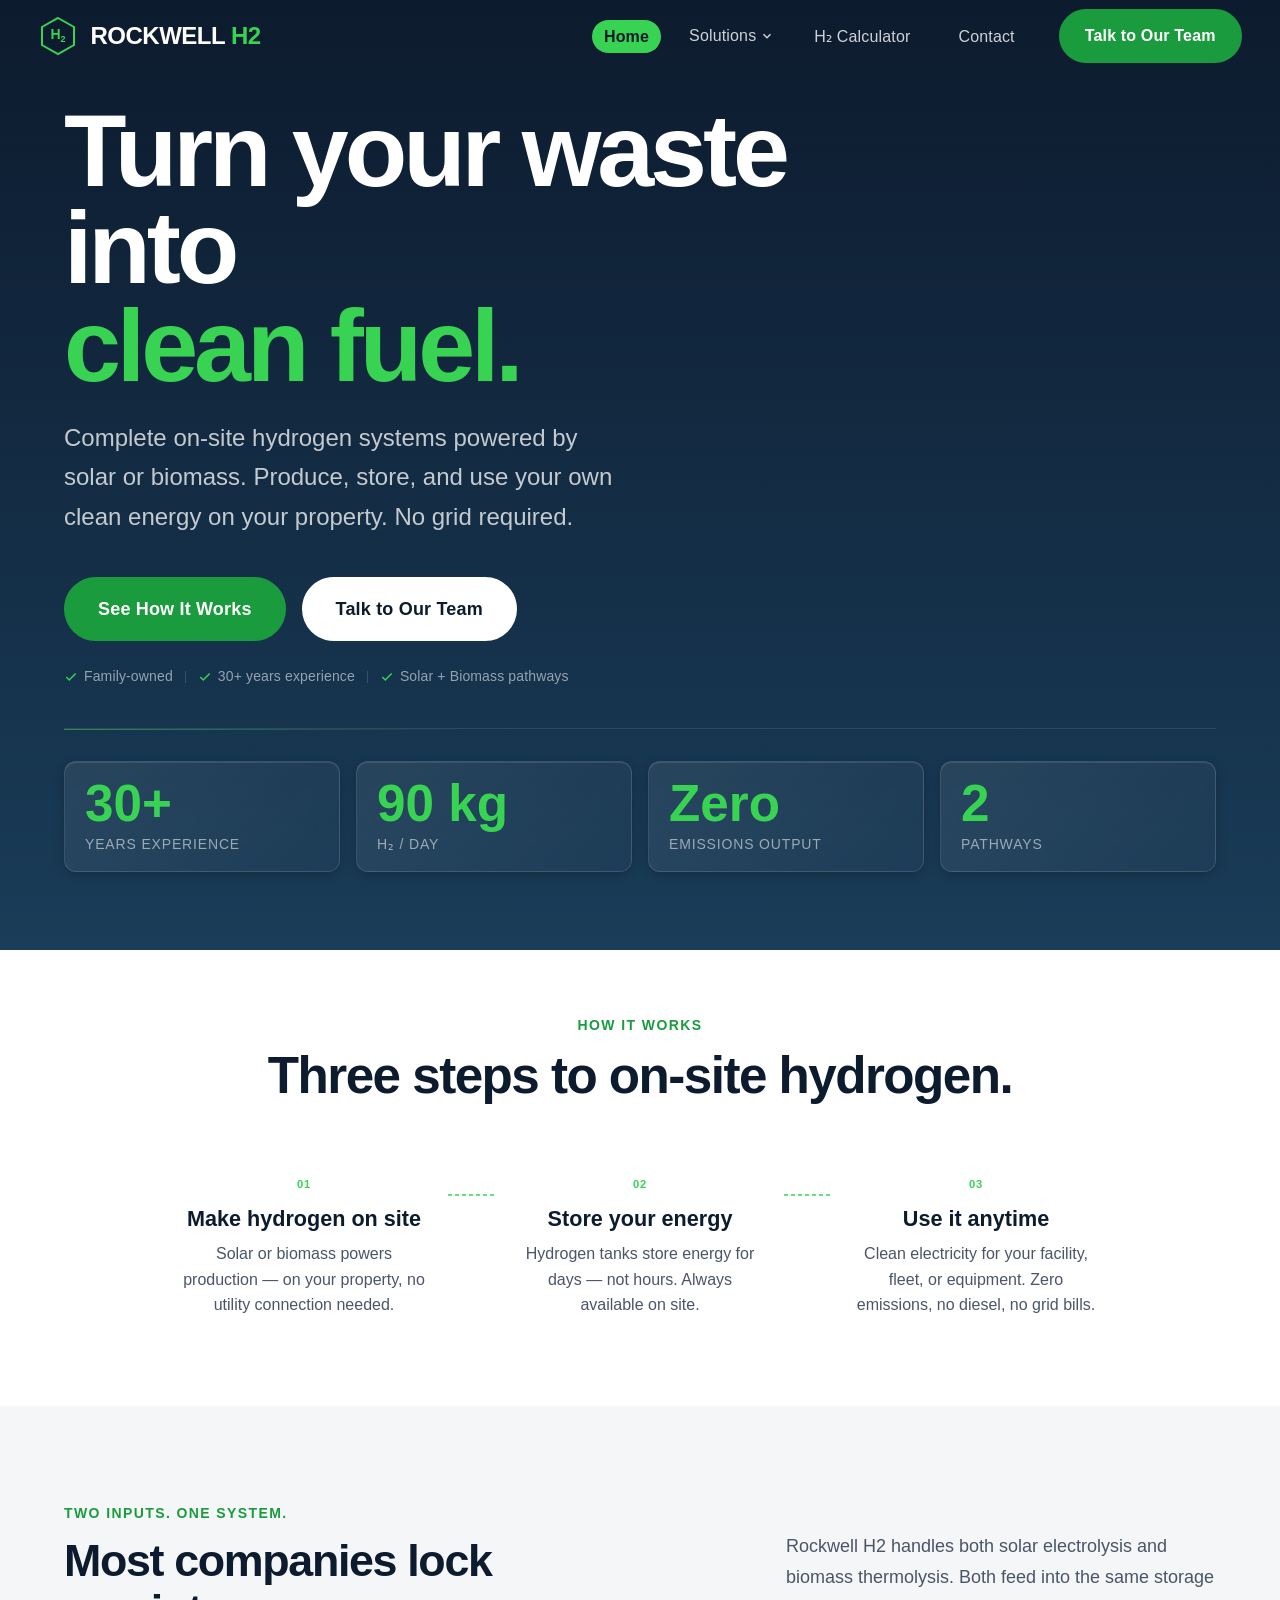
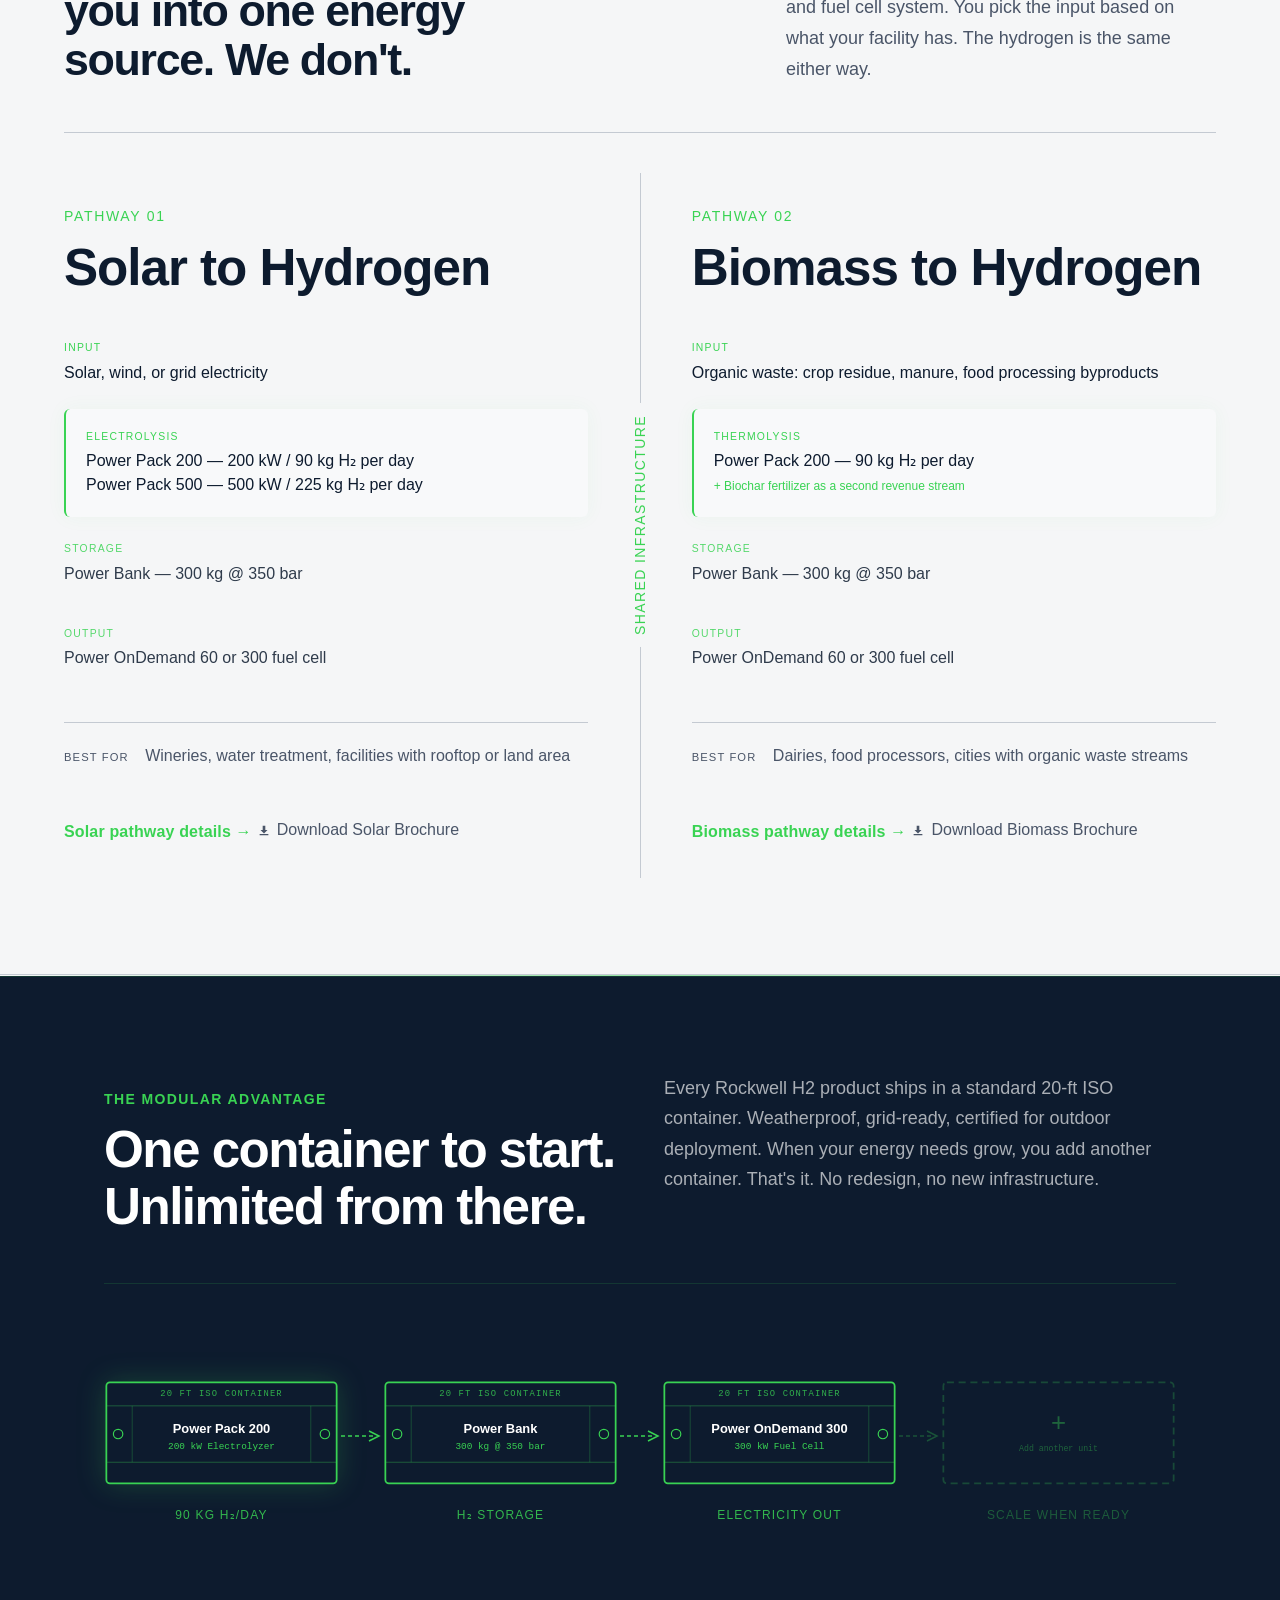
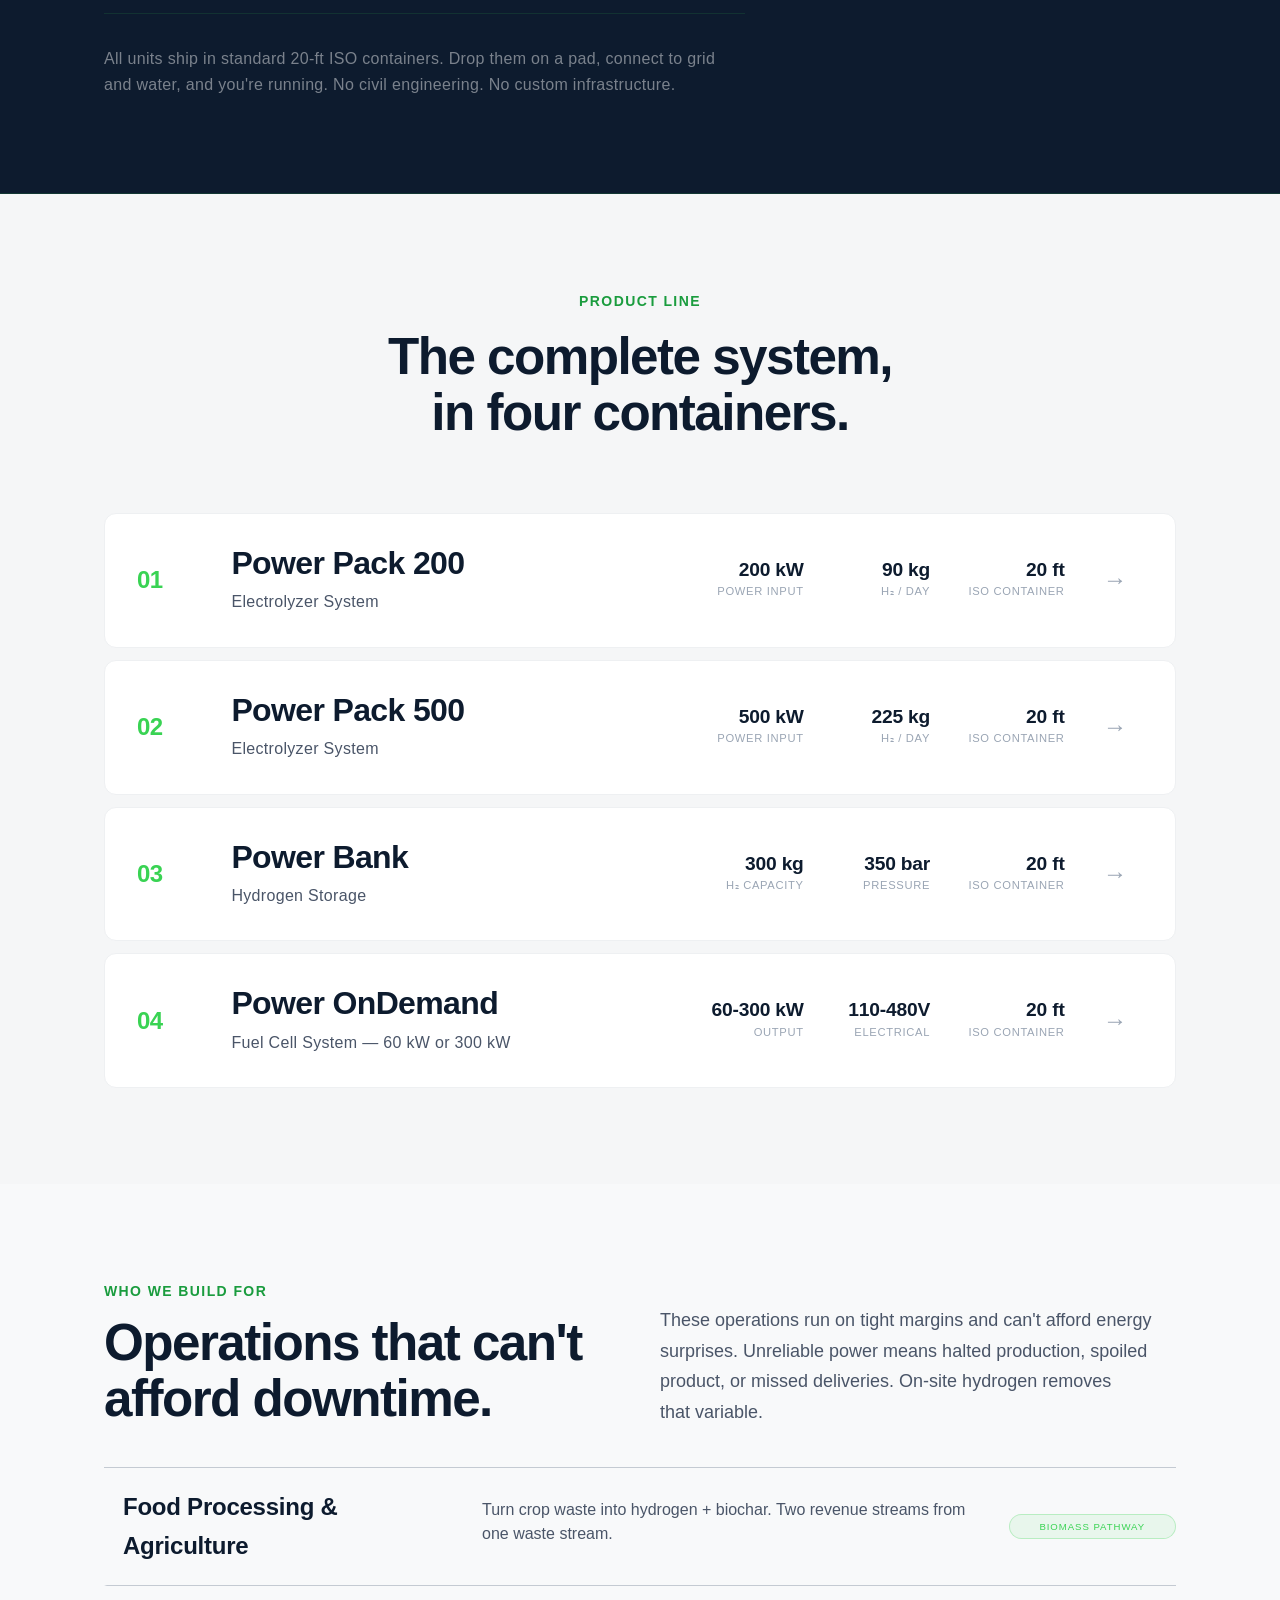
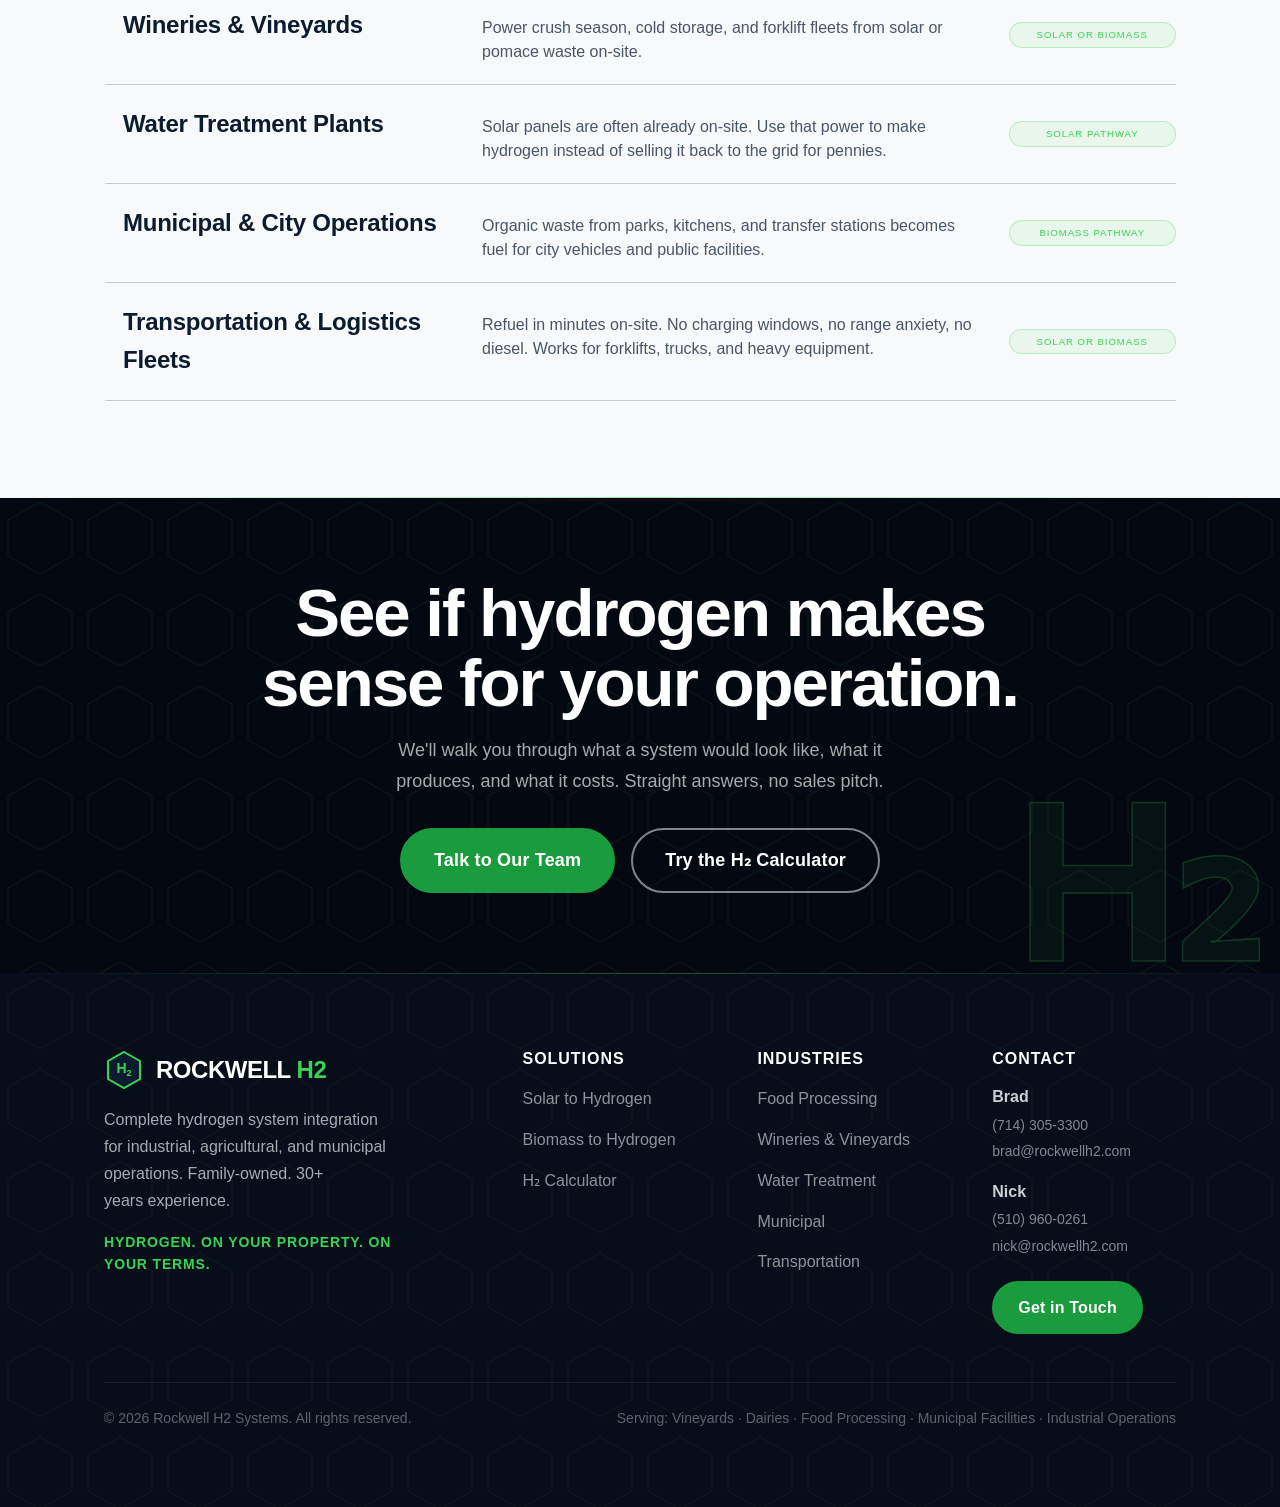
==== commit b045a37d: "feat: full site refresh — redesigned homepage, new industries page, updated all pages Overhauled hom" ====
--- a/index.html
+++ b/index.html
@@ -32,6 +32,7 @@
       <li class="nav-dropdown">
         <button class="nav-dropdown-toggle" aria-haspopup="true" aria-expanded="false">
           Solutions
+          <svg width="14" height="14" viewBox="0 0 24 24" fill="none" stroke="currentColor" stroke-width="2.5"><path d="M6 9l6 6 6-6"/></svg>
         </button>
         <div class="nav-dropdown-menu">
           <a href="./solar.html" class="nav-dropdown-item">
@@ -54,15 +55,14 @@
           </a>
         </div>
       </li>
-      <li><a href="./calculator.html">Calculator</a></li>
-      <li><a href="./industries.html">Industries</a></li>
+      <li><a href="./calculator.html">H&#8322; Calculator</a></li>
       <li><a href="./contact.html">Contact</a></li>
     </ul>
     <div class="nav-right">
       <button class="theme-toggle" data-theme-toggle aria-label="Switch to dark mode">
         <svg width="18" height="18" viewBox="0 0 24 24" fill="none" stroke="currentColor" stroke-width="2"><circle cx="12" cy="12" r="5"/><path d="M12 1v2M12 21v2M4.22 4.22l1.42 1.42M18.36 18.36l1.42 1.42M1 12h2M21 12h2M4.22 19.78l1.42-1.42M18.36 5.64l1.42-1.42"/></svg>
       </button>
-      <button class="btn btn-primary" data-open-modal="estimate-modal">Get System Estimate</button>
+      <button class="btn btn-primary" data-open-modal="contact-modal">Talk to Our Team</button>
     </div>
     <button class="nav-hamburger" id="hamburger" aria-label="Open menu" aria-expanded="false">
       <svg width="24" height="24" viewBox="0 0 24 24" fill="none" stroke="currentColor" stroke-width="2"><path d="M3 12h18M3 6h18M3 18h18"/></svg>
@@ -74,7 +74,7 @@
 <div class="mobile-menu" id="mobile-menu" role="dialog" aria-modal="true" aria-label="Navigation menu">
   <div class="mobile-menu-header">
     <a href="./index.html" class="nav-logo">
-      <svg class="nav-logo-mark" viewBox="0 0 40 40" fill="none" aria-hidden="true">
+      <svg class="nav-logo-mark" viewBox="0 0 40 40" fill="none">
         <polygon points="20,2 36,11 36,29 20,38 4,29 4,11" fill="#0d1b2e" stroke="#39d353" stroke-width="2"/>
         <text text-anchor="middle" font-family="sans-serif" font-weight="900" fill="#39d353"><tspan x="20" y="23" font-size="14">H</tspan><tspan dy="3" font-size="9">2</tspan></text>
       </svg>
@@ -87,11 +87,10 @@
   <a href="./index.html">Home</a>
   <a href="./solar.html">Solar to Hydrogen</a>
   <a href="./biomass.html">Biomass to Hydrogen</a>
-  <a href="./calculator.html">Calculator</a>
-  <a href="./industries.html">Industries</a>
+  <a href="./calculator.html">H&#8322; Calculator</a>
   <a href="./contact.html">Contact</a>
   <div style="margin-top: auto; padding-top: 2rem; display: flex; justify-content: center;">
-    <button class="btn btn-primary btn-lg" style="width: 80%; justify-content:center; text-align: center;" data-open-modal="estimate-modal">Get System Estimate</button>
+    <button class="btn btn-primary btn-lg" style="width: 80%; justify-content:center; text-align: center;" data-open-modal="contact-modal">Talk to Our Team</button>
   </div>
 </div>
 
@@ -99,20 +98,18 @@
   <!-- HERO -->
   <section class="hero" aria-label="Hero" data-nav-dark>
     <div class="hero-bg">
-      <video class="hero-video" autoplay muted loop playsinline poster="./hydrogen.png">
+      <video class="hero-video" autoplay muted loop playsinline>
         <source src="./hero.mp4" type="video/mp4" />
       </video>
       <div class="hero-bg-overlay"></div>
     </div>
-    <div class="hero-content hero-content--split">
-
-      <!-- LEFT: text -->
+    <div class="hero-content">
       <div class="hero-left">
-        <h1>On-site hydrogen systems for <span class="accent">farms, wineries, and industrial facilities</span></h1>
-        <p class="hero-sub">Produce clean hydrogen directly on your property from solar power or organic waste. Store it, use it on demand — no grid required.</p>
+        <h1>Turn your waste<br>into <span class="accent">clean fuel.</span></h1>
+        <p class="hero-sub">Complete on-site hydrogen systems powered by solar or biomass. Produce, store, and use your own clean energy on your property. No grid required.</p>
         <div class="hero-actions">
-          <button class="btn btn-primary btn-lg" data-open-modal="estimate-modal">Size My System</button>
-          <a href="#how-it-works" class="btn btn-outline-white btn-lg">See How It Works</a>
+          <a href="#how-it-works" class="btn btn-primary btn-lg">See How It Works</a>
+          <button class="btn btn-white btn-lg" data-open-modal="contact-modal">Talk to Our Team</button>
         </div>
         <div class="hero-trust-row">
           <span class="hero-trust-item">
@@ -122,7 +119,7 @@
           <span class="hero-trust-sep"></span>
           <span class="hero-trust-item">
             <svg width="14" height="14" viewBox="0 0 24 24" fill="none" stroke="currentColor" stroke-width="2.5"><polyline points="20 6 9 17 4 12"/></svg>
-            U.S. designed &amp; engineered
+            30+ years experience
           </span>
           <span class="hero-trust-sep"></span>
           <span class="hero-trust-item">
@@ -130,80 +127,72 @@
             Solar + Biomass pathways
           </span>
         </div>
-
-        <div class="hero-specs desktop-only">
-          <div class="spec-item">
-            <span class="spec-value">350 bar</span>
-            <span class="spec-label">Storage Pressure</span>
-          </div>
-          <div class="spec-item">
-            <span class="spec-value">Up to 90 kg</span>
-            <span class="spec-label">H₂ / Day Production</span>
-          </div>
-          <div class="spec-item">
-            <span class="spec-value">Zero</span>
-            <span class="spec-label">Emissions Output</span>
-          </div>
-        </div>
-      </div>
-
+        
+        <div class="hero-stats reveal reveal-delay-2">
+          <div>
+            <span class="hero-stat-value">30+</span>
+            <span class="hero-stat-label">Years Experience</span>
+          </div>
+          <div>
+            <span class="hero-stat-value">90 kg</span>
+            <span class="hero-stat-label">H&#8322; / Day</span>
+          </div>
+          <div>
+            <span class="hero-stat-value">Zero</span>
+            <span class="hero-stat-label">Emissions Output</span>
+          </div>
+          <div>
+            <span class="hero-stat-value">2</span>
+            <span class="hero-stat-label">Pathways</span>
+          </div>
+        </div>
+      </div>
     </div>
   </section>
 
-  <!-- SYSTEM STATES (How It Works) -->
-  <section class="section states-section bg-surface-2" id="how-it-works">
-    <div class="container container--narrow text-center">
-      <div class="states-machine desktop-only">
-        <!-- continuous line container -->
-        <div class="states-flow-line">
-          <div class="states-flow-progress"></div>
-        </div>
-        
-        <div class="states-nodes">
-          <div class="state-node">
-            <div class="state-dot glow-pulse"></div>
-            <h3 class="state-name">Generation</h3>
-            <p class="state-desc">Convert solar power or organic waste into raw hydrogen energy.</p>
-          </div>
-          <div class="state-node">
-            <div class="state-dot glow-pulse"></div>
-            <h3 class="state-name">Storage</h3>
-            <p class="state-desc">Hold clean hydrogen on-site indefinitely with zero degradation.</p>
-          </div>
-          <div class="state-node">
-            <div class="state-dot glow-pulse"></div>
-            <h3 class="state-name">Deployment</h3>
-            <p class="state-desc">Deploy clean electricity to facilities, equipment, or vehicle fleets.</p>
-          </div>
-        </div>
-      </div>
-      <!-- Mobile alternate layout can just stack them simply -->
-      <div class="states-mobile mobile-only">
-        <div class="state-node">
-          <h3 class="state-name">Generation</h3>
-          <p class="state-desc">Convert solar power or organic waste into hydrogen energy.</p>
-        </div>
-        <div class="state-node">
-          <h3 class="state-name">Storage</h3>
-          <p class="state-desc">Hold clean hydrogen on-site indefinitely with zero degradation.</p>
-        </div>
-        <div class="state-node">
-          <h3 class="state-name">Deployment</h3>
-          <p class="state-desc">Deploy electricity to facilities, equipment, or fleets.</p>
+  <!-- HOW IT WORKS -->
+  <section class="section how-it-works-section" id="how-it-works">
+    <div class="container">
+      <div class="how-it-works-header reveal">
+        <span class="section-eyebrow">How It Works</span>
+        <h2 class="section-heading">Three steps to on-site hydrogen.</h2>
+      </div>
+      <div class="how-it-works-grid reveal">
+        <div class="how-it-works-card">
+          <div class="how-it-works-step">01</div>
+          <h3 class="how-it-works-name">Make hydrogen on site</h3>
+          <p class="how-it-works-desc">Solar or biomass powers production — on your property, no utility connection needed.</p>
+        </div>
+        <div class="how-it-works-connector" aria-hidden="true">
+          <svg viewBox="0 0 48 2" fill="none"><line x1="0" y1="1" x2="48" y2="1" stroke="var(--color-accent)" stroke-width="1.5" stroke-dasharray="4 3"/></svg>
+        </div>
+        <div class="how-it-works-card">
+          <div class="how-it-works-step">02</div>
+          <h3 class="how-it-works-name">Store your energy</h3>
+          <p class="how-it-works-desc">Hydrogen tanks store energy for days — not hours. Always available on site.</p>
+        </div>
+        <div class="how-it-works-connector" aria-hidden="true">
+          <svg viewBox="0 0 48 2" fill="none"><line x1="0" y1="1" x2="48" y2="1" stroke="var(--color-accent)" stroke-width="1.5" stroke-dasharray="4 3"/></svg>
+        </div>
+        <div class="how-it-works-card">
+          <div class="how-it-works-step">03</div>
+          <h3 class="how-it-works-name">Use it anytime</h3>
+          <p class="how-it-works-desc">Clean electricity for your facility, fleet, or equipment. Zero emissions, no diesel, no grid bills.</p>
         </div>
       </div>
     </div>
   </section>
 
   <!-- DUAL PATHWAY DIFFERENTIATOR -->
-  <section class="section pathways-section" id="inputs">
+  <section class="section pathways-section">
     <div class="pathways-inner">
       <div class="pathways-header reveal">
         <div class="pathways-header-left">
-          <h2 class="section-heading">Choose Your Input Source</h2>
+          <span class="section-eyebrow">Two Inputs. One System.</span>
+          <h2 class="section-heading">Most companies lock you into one energy source. We don't.</h2>
         </div>
         <div class="pathways-header-right">
-          <p class="section-sub">Rockwell H2 handles both solar electrolysis and biomass thermolysis. Both feed into the same storage and deployment system. You pick the input based on what your facility has.</p>
+          <p class="section-sub">Rockwell H2 handles both solar electrolysis and biomass thermolysis. Both feed into the same storage and fuel cell system. You pick the input based on what your facility has. The hydrogen is the same either way.</p>
         </div>
       </div>
 
@@ -217,17 +206,17 @@
               <span class="flow-step-label">Input</span>
               <span class="flow-step-value">Solar, wind, or grid electricity</span>
             </div>
-            <div class="pathway-flow-arrow">↓</div>
+            <div class="pathway-flow-arrow">&#8595;</div>
             <div class="pathway-flow-step pathway-flow-step--product">
               <span class="flow-step-label">Electrolysis</span>
-              <span class="flow-step-value">Power Pack 200 — 200 kW / 90 kg H₂ per day<br>Power Pack 500 — 500 kW / 225 kg H₂ per day</span>
-            </div>
-            <div class="pathway-flow-arrow">↓</div>
+              <span class="flow-step-value">Power Pack 200 — 200 kW / 90 kg H&#8322; per day<br>Power Pack 500 — 500 kW / 225 kg H&#8322; per day</span>
+            </div>
+            <div class="pathway-flow-arrow">&#8595;</div>
             <div class="pathway-flow-step pathway-flow-step--shared">
               <span class="flow-step-label">Storage</span>
               <span class="flow-step-value">Power Bank — 300 kg @ 350 bar</span>
             </div>
-            <div class="pathway-flow-arrow">↓</div>
+            <div class="pathway-flow-arrow">&#8595;</div>
             <div class="pathway-flow-step pathway-flow-step--shared">
               <span class="flow-step-label">Output</span>
               <span class="flow-step-value">Power OnDemand 60 or 300 fuel cell</span>
@@ -237,7 +226,7 @@
             <span class="pathway-best-for-label">Best for</span>
             Wineries, water treatment, facilities with rooftop or land area
           </div>
-          <a href="./solar.html" class="pathway-link">Solar pathway details →</a>
+          <a href="./solar.html" class="pathway-link">Solar pathway details &#8594;</a>
           <a href="./Rockwell_H2_Solar_Brochure.pdf" class="pathway-download" download>
             <svg width="14" height="14" viewBox="0 0 16 16" fill="currentColor" aria-hidden="true"><path d="M8 12l-4-4h2.5V3h3v5H12L8 12zm-5 2h10v-1.5H3V14z"/></svg>Download Solar Brochure
           </a>
@@ -257,17 +246,17 @@
               <span class="flow-step-label">Input</span>
               <span class="flow-step-value">Organic waste: crop residue, manure, food processing byproducts</span>
             </div>
-            <div class="pathway-flow-arrow">↓</div>
+            <div class="pathway-flow-arrow">&#8595;</div>
             <div class="pathway-flow-step pathway-flow-step--product">
               <span class="flow-step-label">Thermolysis</span>
-              <span class="flow-step-value">Power Pack 200 — 90 kg H₂ per day<br><span class="flow-byproduct">+ Biochar fertilizer as a second revenue stream</span></span>
-            </div>
-            <div class="pathway-flow-arrow">↓</div>
+              <span class="flow-step-value">Power Pack 200 — 90 kg H&#8322; per day<br><span class="flow-byproduct">+ Biochar fertilizer as a second revenue stream</span></span>
+            </div>
+            <div class="pathway-flow-arrow">&#8595;</div>
             <div class="pathway-flow-step pathway-flow-step--shared">
               <span class="flow-step-label">Storage</span>
               <span class="flow-step-value">Power Bank — 300 kg @ 350 bar</span>
             </div>
-            <div class="pathway-flow-arrow">↓</div>
+            <div class="pathway-flow-arrow">&#8595;</div>
             <div class="pathway-flow-step pathway-flow-step--shared">
               <span class="flow-step-label">Output</span>
               <span class="flow-step-value">Power OnDemand 60 or 300 fuel cell</span>
@@ -277,7 +266,7 @@
             <span class="pathway-best-for-label">Best for</span>
             Dairies, food processors, cities with organic waste streams
           </div>
-          <a href="./biomass.html" class="pathway-link">Biomass pathway details →</a>
+          <a href="./biomass.html" class="pathway-link">Biomass pathway details &#8594;</a>
           <a href="./Rockwell_H2_Biomass_Brochure.pdf" class="pathway-download" download>
             <svg width="14" height="14" viewBox="0 0 16 16" fill="currentColor" aria-hidden="true"><path d="M8 12l-4-4h2.5V3h3v5H12L8 12zm-5 2h10v-1.5H3V14z"/></svg>Download Biomass Brochure
           </a>
@@ -287,8 +276,8 @@
         <div class="mobile-only">
           <div class="m-pathway-card">
             <div class="m-pathway-card-header">
-              <div class="m-pathway-icon">
-                <svg width="20" height="20" viewBox="0 0 24 24" fill="none" stroke="currentColor" stroke-width="2" aria-hidden="true"><circle cx="12" cy="12" r="5"/><path d="M12 1v2M12 21v2M4.22 4.22l1.42 1.42M18.36 18.36l1.42 1.42M1 12h2M21 12h2M4.22 19.78l1.42-1.42M18.36 5.64l1.42-1.42"/></svg>
+              <div class="m-pathway-icon" style="background:#fef9c3;">
+                <svg width="20" height="20" viewBox="0 0 24 24" fill="none" stroke="#b45309" stroke-width="2" aria-hidden="true"><circle cx="12" cy="12" r="5"/><path d="M12 1v2M12 21v2M4.22 4.22l1.42 1.42M18.36 18.36l1.42 1.42M1 12h2M21 12h2M4.22 19.78l1.42-1.42M18.36 5.64l1.42-1.42"/></svg>
               </div>
               <div>
                 <div class="m-pathway-name">Solar to Hydrogen</div>
@@ -297,7 +286,11 @@
             </div>
             <div class="m-pathway-body">
               <p class="m-pathway-desc">Solar panels power an electrolyzer that splits water into hydrogen. Zero emissions, no waste stream required.</p>
-              <a href="./solar.html" class="m-pathway-link">Solar pathway details →</a>
+              <div class="m-pathway-pills">
+                <span class="m-spec-pill">90-225 kg/day</span>
+                <span class="m-spec-pill">Grid-optional</span>
+              </div>
+              <a href="./solar.html" class="m-pathway-link">Solar pathway details &#8594;</a>
               <a href="./Rockwell_H2_Solar_Brochure.pdf" class="pathway-download" download>
                 <svg width="14" height="14" viewBox="0 0 16 16" fill="currentColor" aria-hidden="true"><path d="M8 12l-4-4h2.5V3h3v5H12L8 12zm-5 2h10v-1.5H3V14z"/></svg>Download Solar Brochure
               </a>
@@ -305,8 +298,8 @@
           </div>
           <div class="m-pathway-card">
             <div class="m-pathway-card-header">
-              <div class="m-pathway-icon">
-                <svg width="20" height="20" viewBox="0 0 24 24" fill="none" stroke="currentColor" stroke-width="2" aria-hidden="true"><path d="M12 22V12M12 12C12 12 8 10 6 6c3 0 6 2 6 6zM12 12c0 0 4-2 6-6-3 0-6 2-6 6z"/><path d="M5 20c2-2 4-4 7-8"/></svg>
+              <div class="m-pathway-icon" style="background:#dcfce7;">
+                <svg width="20" height="20" viewBox="0 0 24 24" fill="none" stroke="#15803d" stroke-width="2" aria-hidden="true"><path d="M12 22V12M12 12C12 12 8 10 6 6c3 0 6 2 6 6zM12 12c0 0 4-2 6-6-3 0-6 2-6 6z"/><path d="M5 20c2-2 4-4 7-8"/></svg>
               </div>
               <div>
                 <div class="m-pathway-name">Biomass to Hydrogen</div>
@@ -315,7 +308,11 @@
             </div>
             <div class="m-pathway-body">
               <p class="m-pathway-desc">Your organic waste — crop residue, manure, food processing byproducts — converted to hydrogen via thermolysis. Biochar is a second revenue stream.</p>
-              <a href="./biomass.html" class="m-pathway-link">Biomass pathway details →</a>
+              <div class="m-pathway-pills">
+                <span class="m-spec-pill">90 kg/day</span>
+                <span class="m-spec-pill">+ Biochar output</span>
+              </div>
+              <a href="./biomass.html" class="m-pathway-link">Biomass pathway details &#8594;</a>
               <a href="./Rockwell_H2_Biomass_Brochure.pdf" class="pathway-download" download>
                 <svg width="14" height="14" viewBox="0 0 16 16" fill="currentColor" aria-hidden="true"><path d="M8 12l-4-4h2.5V3h3v5H12L8 12zm-5 2h10v-1.5H3V14z"/></svg>Download Biomass Brochure
               </a>
@@ -331,11 +328,12 @@
   <section class="section modular-section" data-nav-dark>
     <div class="modular-inner">
       <div class="container">
-        <div class="modular-header reveal-scale">
+        <div class="modular-header reveal">
           <div>
-            <h2 class="section-heading section-heading-white">Engineered systems,<br>deployed for over 30 years.</h2>
-          </div>
-          <p class="section-sub section-sub-white">Every Rockwell H2 product ships in a standard 20-ft ISO container. Weatherproof, grid-ready, certified for outdoor deployment. Drop on a pad, connect to grid and water, and you're running. No civil engineering. No custom infrastructure.</p>
+            <span class="section-eyebrow" style="color: var(--color-accent);">The Modular Advantage</span>
+            <h2 class="section-heading section-heading-white">One container to start.<br>Unlimited from there.</h2>
+          </div>
+          <p class="section-sub section-sub-white">Every Rockwell H2 product ships in a standard 20-ft ISO container. Weatherproof, grid-ready, certified for outdoor deployment. When your energy needs grow, you add another container. That's it. No redesign, no new infrastructure.</p>
         </div>
 
         <!-- Container chain diagram -->
@@ -355,7 +353,7 @@
                 <circle cx="188" cy="46" r="4" fill="none" stroke="#39d353" stroke-width="1"/>
               </svg>
             </div>
-            <div class="container-spec">90 kg H₂/day</div>
+            <div class="container-spec">90 kg H&#8322;/day</div>
           </div>
 
           <div class="chain-connector" aria-label="connects to">
@@ -377,7 +375,7 @@
                 <circle cx="188" cy="46" r="4" fill="none" stroke="#39d353" stroke-width="1"/>
               </svg>
             </div>
-            <div class="container-spec">H₂ Storage</div>
+            <div class="container-spec">H&#8322; Storage</div>
           </div>
 
           <div class="chain-connector" aria-label="connects to">
@@ -431,9 +429,9 @@
                 </div>
                 <div class="m-step-body">
                   <div class="m-step-name">Power Pack</div>
-                  <div class="m-step-role">Electrolyzer · produces H₂</div>
+                  <div class="m-step-role">Electrolyzer &middot; produces H&#8322;</div>
                 </div>
-                <div class="m-step-spec">90–225 kg/day</div>
+                <div class="m-step-spec">90-225 kg/day</div>
               </div>
               <div class="m-step">
                 <div class="m-step-left">
@@ -442,9 +440,9 @@
                 </div>
                 <div class="m-step-body">
                   <div class="m-step-name">Power Bank</div>
-                  <div class="m-step-role">Storage · holds H₂ under pressure</div>
+                  <div class="m-step-role">Storage &middot; holds H&#8322; under pressure</div>
                 </div>
-                <div class="m-step-spec">300 kg · 350 bar</div>
+                <div class="m-step-spec">300 kg &middot; 350 bar</div>
               </div>
               <div class="m-step">
                 <div class="m-step-left">
@@ -453,9 +451,9 @@
                 </div>
                 <div class="m-step-body">
                   <div class="m-step-name">Power OnDemand</div>
-                  <div class="m-step-role">Fuel cell · clean electricity out</div>
+                  <div class="m-step-role">Fuel cell &middot; clean electricity out</div>
                 </div>
-                <div class="m-step-spec">60–300 kW</div>
+                <div class="m-step-spec">60-300 kW</div>
               </div>
               <div class="m-step-scale">
                 <svg width="14" height="14" viewBox="0 0 24 24" fill="none" stroke="#39d353" stroke-width="2" aria-hidden="true"><path d="M12 5v14M5 12l7 7 7-7"/></svg>
@@ -478,11 +476,12 @@
   <section class="section products-section">
     <div class="products-inner">
       <div class="products-header reveal">
+        <span class="section-eyebrow">Product Line</span>
         <h2 class="section-heading">The complete system,<br>in four containers.</h2>
       </div>
 
-      <div class="product-rows desktop-only reveal-stagger-children">
-        <a href="./solar.html" class="product-row">
+      <div class="product-rows desktop-only">
+        <a href="./solar.html" class="product-row reveal">
           <div class="product-row-number">01</div>
           <div class="product-row-main">
             <div class="product-row-name">Power Pack 200</div>
@@ -490,13 +489,13 @@
           </div>
           <div class="product-row-specs">
             <span class="product-spec"><span class="spec-val">200 kW</span><span class="spec-key">Power Input</span></span>
-            <span class="product-spec"><span class="spec-val">90 kg</span><span class="spec-key">H₂ / Day</span></span>
+            <span class="product-spec"><span class="spec-val">90 kg</span><span class="spec-key">H&#8322; / Day</span></span>
             <span class="product-spec"><span class="spec-val">20 ft</span><span class="spec-key">ISO Container</span></span>
           </div>
-          <div class="product-row-arrow">→</div>
+          <div class="product-row-arrow">&#8594;</div>
         </a>
 
-        <a href="./solar.html" class="product-row">
+        <a href="./solar.html" class="product-row reveal reveal-delay-1">
           <div class="product-row-number">02</div>
           <div class="product-row-main">
             <div class="product-row-name">Power Pack 500</div>
@@ -504,45 +503,47 @@
           </div>
           <div class="product-row-specs">
             <span class="product-spec"><span class="spec-val">500 kW</span><span class="spec-key">Power Input</span></span>
-            <span class="product-spec"><span class="spec-val">225 kg</span><span class="spec-key">H₂ / Day</span></span>
+            <span class="product-spec"><span class="spec-val">225 kg</span><span class="spec-key">H&#8322; / Day</span></span>
             <span class="product-spec"><span class="spec-val">20 ft</span><span class="spec-key">ISO Container</span></span>
           </div>
-          <div class="product-row-arrow">→</div>
+          <div class="product-row-arrow">&#8594;</div>
         </a>
 
-        <a href="./solar.html" class="product-row">
+        <a href="./solar.html" class="product-row reveal reveal-delay-2">
           <div class="product-row-number">03</div>
           <div class="product-row-main">
             <div class="product-row-name">Power Bank</div>
             <div class="product-row-type">Hydrogen Storage</div>
           </div>
           <div class="product-row-specs">
-            <span class="product-spec"><span class="spec-val">300 kg</span><span class="spec-key">H₂ Capacity</span></span>
+            <span class="product-spec"><span class="spec-val">300 kg</span><span class="spec-key">H&#8322; Capacity</span></span>
             <span class="product-spec"><span class="spec-val">350 bar</span><span class="spec-key">Pressure</span></span>
             <span class="product-spec"><span class="spec-val">20 ft</span><span class="spec-key">ISO Container</span></span>
           </div>
-          <div class="product-row-arrow">→</div>
+          <div class="product-row-arrow">&#8594;</div>
         </a>
 
-        <a href="./solar.html" class="product-row">
+        <a href="./solar.html" class="product-row reveal reveal-delay-3">
           <div class="product-row-number">04</div>
           <div class="product-row-main">
             <div class="product-row-name">Power OnDemand</div>
             <div class="product-row-type">Fuel Cell System — 60 kW or 300 kW</div>
           </div>
           <div class="product-row-specs">
-            <span class="product-spec"><span class="spec-val">60–300 kW</span><span class="spec-key">Output</span></span>
-            <span class="product-spec"><span class="spec-val">110–480V</span><span class="spec-key">Electrical</span></span>
+            <span class="product-spec"><span class="spec-val">60-300 kW</span><span class="spec-key">Output</span></span>
+            <span class="product-spec"><span class="spec-val">110-480V</span><span class="spec-key">Electrical</span></span>
             <span class="product-spec"><span class="spec-val">20 ft</span><span class="spec-key">ISO Container</span></span>
           </div>
-          <div class="product-row-arrow">→</div>
+          <div class="product-row-arrow">&#8594;</div>
         </a>
       </div>
         <!-- MOBILE: Product cards -->
         <div class="mobile-only">
           <div class="m-product-photo-wrap">
             <img src="./hydro-forklift.png" alt="Green hydrogen-powered forklift at charging station" class="m-product-photo" />
-
+            <div class="m-product-photo-overlay">
+              <span class="m-product-photo-tag">Zero-emission. On-site. Ready now.</span>
+            </div>
           </div>
         </div>
         <div class="mobile-only m-product-list">
@@ -551,6 +552,7 @@
             <div>
               <div class="m-product-name">Power Pack 200</div>
               <div class="m-product-desc">200 kW electrolyzer. Produces 90 kg of clean hydrogen per day.</div>
+              <span class="m-product-badge">90 kg H&#8322;/day</span>
             </div>
           </a>
           <a href="./solar.html" class="m-product-card">
@@ -558,6 +560,7 @@
             <div>
               <div class="m-product-name">Power Pack 500</div>
               <div class="m-product-desc">500 kW electrolyzer. Scales production to 225 kg per day.</div>
+              <span class="m-product-badge">225 kg H&#8322;/day</span>
             </div>
           </a>
           <a href="./solar.html" class="m-product-card">
@@ -565,6 +568,7 @@
             <div>
               <div class="m-product-name">Power Bank</div>
               <div class="m-product-desc">Hydrogen storage system. 300 kg capacity at 350 bar, outdoor certified.</div>
+              <span class="m-product-badge">300 kg storage</span>
             </div>
           </a>
           <a href="./solar.html" class="m-product-card">
@@ -572,42 +576,49 @@
             <div>
               <div class="m-product-name">Power OnDemand</div>
               <div class="m-product-desc">Fuel cell output system. 60 kW or 300 kW clean electricity on tap.</div>
+              <span class="m-product-badge">60-300 kW output</span>
             </div>
           </a>
         </div>
     </div>
   </section>
 
-  <!-- INDUSTRIES — ruled list -->
-  <section class="section industries-list-section" id="industries">
+  <!-- INDUSTRIES -->
+  <section class="section industries-list-section">
     <div class="container">
-      <div class="industries-list-header reveal-slide-up">
+      <div class="industries-list-header reveal">
         <div>
+          <span class="section-eyebrow">Who We Build For</span>
           <h2 class="section-heading">Operations that can't afford downtime.</h2>
         </div>
         <p class="section-sub">These operations run on tight margins and can't afford energy surprises. Unreliable power means halted production, spoiled product, or missed deliveries. On-site hydrogen removes that variable.</p>
       </div>
 
-      <div class="industries-list desktop-only reveal-stagger-children">
-        <div class="industry-row">
-          <span class="industry-row-name">Farms & Agriculture</span>
-          <span class="industry-row-detail">Convert organic waste into usable fuel. Reduce diesel and electricity costs for heavy equipment.</span>
-        </div>
-        <div class="industry-row">
-          <span class="industry-row-name">Wineries & Vineyards</span>
-          <span class="industry-row-detail">Reduce waste from organic byproducts. Maintain complete energy independence during crush season.</span>
-        </div>
-        <div class="industry-row">
+      <div class="industries-list desktop-only">
+        <div class="industry-row reveal">
+          <span class="industry-row-name">Food Processing &amp; Agriculture</span>
+          <span class="industry-row-detail">Turn crop waste into hydrogen + biochar. Two revenue streams from one waste stream.</span>
+          <span class="industry-row-pathway">Biomass pathway</span>
+        </div>
+        <div class="industry-row reveal reveal-delay-1">
+          <span class="industry-row-name">Wineries &amp; Vineyards</span>
+          <span class="industry-row-detail">Power crush season, cold storage, and forklift fleets from solar or pomace waste on-site.</span>
+          <span class="industry-row-pathway">Solar or Biomass</span>
+        </div>
+        <div class="industry-row reveal reveal-delay-2">
           <span class="industry-row-name">Water Treatment Plants</span>
-          <span class="industry-row-detail">Use existing site power to generate hydrogen for critical backup, ensuring no disruption to vital municipal services.</span>
-        </div>
-        <div class="industry-row">
-          <span class="industry-row-name">Food Processing</span>
-          <span class="industry-row-detail">Turn continuous organic waste output into continuous power. Dual revenue stream with biochar.</span>
-        </div>
-        <div class="industry-row">
-          <span class="industry-row-name">Logistics Fleets</span>
-          <span class="industry-row-detail">Refuel high-utilization fleets on-site without range anxiety or charging windows. Diesel-equivalent performance.</span>
+          <span class="industry-row-detail">Solar panels are often already on-site. Use that power to make hydrogen instead of selling it back to the grid for pennies.</span>
+          <span class="industry-row-pathway">Solar pathway</span>
+        </div>
+        <div class="industry-row reveal reveal-delay-3">
+          <span class="industry-row-name">Municipal &amp; City Operations</span>
+          <span class="industry-row-detail">Organic waste from parks, kitchens, and transfer stations becomes fuel for city vehicles and public facilities.</span>
+          <span class="industry-row-pathway">Biomass pathway</span>
+        </div>
+        <div class="industry-row reveal reveal-delay-4">
+          <span class="industry-row-name">Transportation &amp; Logistics Fleets</span>
+          <span class="industry-row-detail">Refuel in minutes on-site. No charging windows, no range anxiety, no diesel. Works for forklifts, trucks, and heavy equipment.</span>
+          <span class="industry-row-pathway">Solar or Biomass</span>
         </div>
       </div>
         <!-- MOBILE: Industries grid -->
@@ -619,28 +630,33 @@
           <div class="m-industries-grid">
             <div class="m-industry-tile">
               <div class="m-industry-icon"><svg width="22" height="22" viewBox="0 0 24 24" fill="none" stroke="#39d353" stroke-width="1.8" aria-hidden="true"><path d="M12 22c4.97 0 9-3.13 9-7s-4.03-7-9-7-9 3.13-9 7 4.03 7 9 7z"/><path d="M12 8V3M9 5l3-3 3 3"/><circle cx="12" cy="8" r="1" fill="#39d353"/></svg></div>
-              <div class="m-industry-name">Wineries & Vineyards</div>
-              <div class="m-industry-sub">Energy independence during crush harvest</div>
+              <div class="m-industry-name">Wineries &amp; Vineyards</div>
+              <div class="m-industry-sub">Power crush season from solar or pomace waste</div>
             </div>
             <div class="m-industry-tile">
               <div class="m-industry-icon"><svg width="22" height="22" viewBox="0 0 24 24" fill="none" stroke="#39d353" stroke-width="1.8" aria-hidden="true"><path d="M3 9l9-7 9 7v11a2 2 0 0 1-2 2H5a2 2 0 0 1-2-2z"/><polyline points="9 22 9 12 15 12 15 22"/></svg></div>
-              <div class="m-industry-name">Farms</div>
-              <div class="m-industry-sub">Convert organic waste into usable fuel</div>
+              <div class="m-industry-name">Dairies</div>
+              <div class="m-industry-sub">24/7 refrigeration &amp; operations</div>
             </div>
             <div class="m-industry-tile">
               <div class="m-industry-icon"><svg width="22" height="22" viewBox="0 0 24 24" fill="none" stroke="#39d353" stroke-width="1.8" aria-hidden="true"><rect x="2" y="7" width="20" height="14" rx="2"/><path d="M16 7V5a2 2 0 0 0-4 0v2M8 7V5a2 2 0 0 0-4 0v2"/><line x1="12" y1="12" x2="12" y2="17"/><line x1="9.5" y1="14.5" x2="14.5" y2="14.5"/></svg></div>
               <div class="m-industry-name">Food Processing</div>
-              <div class="m-industry-sub">Turn continuous waste into continuous power</div>
+              <div class="m-industry-sub">Turn crop waste into hydrogen + biochar</div>
+            </div>
+            <div class="m-industry-tile">
+              <div class="m-industry-icon"><svg width="22" height="22" viewBox="0 0 24 24" fill="none" stroke="#39d353" stroke-width="1.8" aria-hidden="true"><path d="M3 21h18M9 8h1m5 0h1M9 12h1m5 0h1M5 21V5a2 2 0 0 1 2-2h10a2 2 0 0 1 2 2v16"/></svg></div>
+              <div class="m-industry-name">Municipal</div>
+              <div class="m-industry-sub">Facilities, fleet fueling &amp; city operations</div>
             </div>
             <div class="m-industry-tile">
               <div class="m-industry-icon"><svg width="22" height="22" viewBox="0 0 24 24" fill="none" stroke="#39d353" stroke-width="1.8" aria-hidden="true"><path d="M12 2.69l5.66 5.66a8 8 0 1 1-11.31 0z"/></svg></div>
               <div class="m-industry-name">Water Treatment</div>
-              <div class="m-industry-sub">Reliable on-site power for critical backup</div>
+              <div class="m-industry-sub">Use on-site solar to make hydrogen on-site</div>
             </div>
             <div class="m-industry-tile">
               <div class="m-industry-icon"><svg width="22" height="22" viewBox="0 0 24 24" fill="none" stroke="#39d353" stroke-width="1.8" aria-hidden="true"><rect x="1" y="3" width="15" height="13" rx="1"/><path d="M16 8h4l3 3v5h-7V8z"/><circle cx="5.5" cy="18.5" r="2.5"/><circle cx="18.5" cy="18.5" r="2.5"/></svg></div>
-              <div class="m-industry-name">Logistics Fleets</div>
-              <div class="m-industry-sub">Refuel on-site without charging windows</div>
+              <div class="m-industry-name">Fleet &amp; Logistics</div>
+              <div class="m-industry-sub">Refuel on-site — no charging windows</div>
             </div>
           </div>
         </div>
@@ -649,15 +665,16 @@
 
   <hr class="section-divider" aria-hidden="true" />
 
-  <!-- CTA BANNER (Transition) -->
+  <!-- CTA BANNER -->
   <section class="cta-banner">
-    <div class="cta-h2-watermark" aria-hidden="true">H₂</div>
+    <div class="cta-h2-watermark" aria-hidden="true">H&#8322;</div>
     <div class="container">
       <div class="cta-banner-content reveal">
-        <h2>Get a system estimate for your property.</h2>
-        <p>See production output, footprint, and requirements in minutes.</p>
+        <h2>See if hydrogen makes sense for your operation.</h2>
+        <p>We'll walk you through what a system would look like, what it produces, and what it costs. Straight answers, no sales pitch.</p>
         <div class="cta-banner-actions">
-          <button class="btn btn-primary btn-lg" data-open-modal="estimate-modal">Get System Estimate</button>
+          <button class="btn btn-primary btn-lg" data-open-modal="contact-modal">Talk to Our Team</button>
+          <a href="./calculator.html" class="btn btn-outline-white btn-lg">Try the H&#8322; Calculator</a>
         </div>
       </div>
     </div>
@@ -671,6 +688,7 @@
       <svg width="20" height="20" viewBox="0 0 24 24" fill="none" stroke="currentColor" stroke-width="2"><line x1="18" y1="6" x2="6" y2="18"/><line x1="6" y1="6" x2="18" y2="18"/></svg>
     </button>
     <div class="modal-header">
+      <p class="modal-eyebrow">Quick Contact</p>
       <h2 class="modal-title" id="modal-title">Talk to Brad or Nick directly.</h2>
       <p class="modal-sub">Drop your info and we'll call you back within one business day. No sales team, no runaround.</p>
     </div>
@@ -697,100 +715,15 @@
       </div>
       <div class="modal-field">
         <label class="modal-label" for="m-message">What are you working on? <span aria-hidden="true">*</span></label>
-        <textarea class="modal-textarea" id="m-message" name="message" rows="3" placeholder="Describe your facility, energy needs, or questions…" required></textarea>
+        <textarea class="modal-textarea" id="m-message" name="message" rows="3" placeholder="Describe your facility, energy needs, or questions..." required></textarea>
       </div>
       <div class="modal-actions">
-        <button type="submit" class="btn btn-primary btn-lg modal-submit">Send Message →</button>
-        <a href="./contact.html" class="modal-full-form-link">Need the full form? →</a>
+        <button type="submit" class="btn btn-primary btn-lg modal-submit">Send Message &#8594;</button>
+        <a href="./contact.html" class="modal-full-form-link">Need the full form? &#8594;</a>
       </div>
       <div id="modal-success" class="modal-success" hidden>
         <svg width="24" height="24" viewBox="0 0 24 24" fill="none" stroke="#39d353" stroke-width="2.5"><polyline points="20 6 9 17 4 12"/></svg>
         <p>Message sent! We'll be in touch within one business day.</p>
-      </div>
-    </form>
-  </div>
-</div>
-
-<!-- SYSTEM ESTIMATE MODAL -->
-<div id="estimate-modal" class="modal-overlay" role="dialog" aria-modal="true" aria-labelledby="estimate-modal-title" hidden>
-  <div class="modal-card modal-card--estimate">
-    <button class="modal-close" data-close-modal aria-label="Close">
-      <svg width="20" height="20" viewBox="0 0 24 24" fill="none" stroke="currentColor" stroke-width="2"><line x1="18" y1="6" x2="6" y2="18"/><line x1="6" y1="6" x2="18" y2="18"/></svg>
-    </button>
-    <div class="modal-header">
-      <h2 class="modal-title" id="estimate-modal-title">Get a hydrogen system sized for your operation</h2>
-      <p class="modal-sub">We'll use this to size a system for your facility.</p>
-      <p class="modal-sub modal-sub--muted">We'll size your system first, then walk through costs if it makes sense.</p>
-    </div>
-    <form id="estimate-form" class="modal-form" novalidate>
-      <div class="modal-form-row">
-        <div class="modal-field">
-          <label class="modal-label" for="est-name">Name <span aria-hidden="true">*</span></label>
-          <input class="modal-input" type="text" id="est-name" name="name" placeholder="Your name" autocomplete="name" required />
-        </div>
-        <div class="modal-field">
-          <label class="modal-label" for="est-company">Company</label>
-          <input class="modal-input" type="text" id="est-company" name="company" placeholder="Your company" autocomplete="organization" />
-        </div>
-      </div>
-      <div class="modal-form-row">
-        <div class="modal-field">
-          <label class="modal-label" for="est-email">Email <span aria-hidden="true">*</span></label>
-          <input class="modal-input" type="email" id="est-email" name="email" placeholder="you@company.com" autocomplete="email" required />
-        </div>
-        <div class="modal-field">
-          <label class="modal-label" for="est-phone">Phone</label>
-          <input class="modal-input" type="tel" id="est-phone" name="phone" placeholder="(555) 000-0000" autocomplete="tel" />
-        </div>
-      </div>
-      <div class="modal-field">
-        <label class="modal-label" for="est-industry">Industry</label>
-        <select class="modal-input calc-select" id="est-industry" name="industry">
-          <option value="">Select your industry</option>
-          <option value="dairy">Dairy &amp; Agriculture</option>
-          <option value="winery">Wineries &amp; Vineyards</option>
-          <option value="food">Food Processing</option>
-          <option value="fleet">Fleet &amp; Transportation</option>
-          <option value="water">Water Treatment</option>
-          <option value="municipal">Municipal</option>
-          <option value="industrial">General Industrial</option>
-        </select>
-      </div>
-      <div class="modal-field">
-        <label class="modal-label">What's your primary goal?</label>
-        <div class="estimate-goals">
-          <label class="estimate-goal-option">
-            <input type="radio" name="goal" value="lower-costs" />
-            <span>Lower energy costs</span>
-          </label>
-          <label class="estimate-goal-option">
-            <input type="radio" name="goal" value="waste-to-energy" />
-            <span>Turn waste into energy</span>
-          </label>
-          <label class="estimate-goal-option">
-            <input type="radio" name="goal" value="backup-power" />
-            <span>Add backup power</span>
-          </label>
-          <label class="estimate-goal-option">
-            <input type="radio" name="goal" value="fuel-vehicles" />
-            <span>Fuel vehicles or equipment</span>
-          </label>
-        </div>
-      </div>
-      <div class="modal-field">
-        <label class="modal-label" for="est-notes">Anything else we should know?</label>
-        <textarea class="modal-textarea" id="est-notes" name="notes" rows="2" placeholder="Tell us about your operation, energy needs, or questions..."></textarea>
-      </div>
-      <div class="modal-actions">
-        <button type="submit" class="btn btn-primary btn-lg modal-submit">Get My System Estimate</button>
-      </div>
-      <div id="estimate-success" class="modal-success" hidden>
-        <svg width="24" height="24" viewBox="0 0 24 24" fill="none" stroke="#39d353" stroke-width="2.5"><polyline points="20 6 9 17 4 12"/></svg>
-        <div>
-          <p><strong>You're all set.</strong></p>
-          <p>We're reviewing your operation now. You'll hear from the team designing these systems within one business day.</p>
-          <p style="margin-top: var(--space-2); color: var(--color-text-muted); font-size: var(--text-xs);">No generic sales calls, just a real conversation about how this could work for your facility.</p>
-        </div>
       </div>
     </form>
   </div>
@@ -802,7 +735,7 @@
     <div class="footer-grid">
       <div>
         <a href="./index.html" class="nav-logo" style="margin-bottom: var(--space-4);">
-          <svg class="nav-logo-mark" viewBox="0 0 40 40" fill="none" aria-hidden="true">
+          <svg class="nav-logo-mark" viewBox="0 0 40 40" fill="none">
             <polygon points="20,2 36,11 36,29 20,38 4,29 4,11" fill="#0d1b2e" stroke="#39d353" stroke-width="2"/>
             <text text-anchor="middle" font-family="sans-serif" font-weight="900" fill="#39d353"><tspan x="20" y="23" font-size="14">H</tspan><tspan dy="3" font-size="9">2</tspan></text>
           </svg>
@@ -816,17 +749,17 @@
         <ul class="footer-links" role="list">
           <li><a href="./solar.html">Solar to Hydrogen</a></li>
           <li><a href="./biomass.html">Biomass to Hydrogen</a></li>
-          <li><a href="./calculator.html">H₂ Calculator</a></li>
+          <li><a href="./calculator.html">H&#8322; Calculator</a></li>
         </ul>
       </div>
       <div>
         <h4 class="footer-col-title">Industries</h4>
         <ul class="footer-links" role="list">
-          <li><a href="./industries.html#food">Food Processing</a></li>
-          <li><a href="./industries.html#winery">Wineries &amp; Vineyards</a></li>
-          <li><a href="./industries.html#water">Water Treatment</a></li>
-          <li><a href="./industries.html#municipal">Municipal</a></li>
-          <li><a href="./industries.html#fleet">Transportation</a></li>
+          <li><a href="./contact.html">Food Processing</a></li>
+          <li><a href="./contact.html">Wineries &amp; Vineyards</a></li>
+          <li><a href="./contact.html">Water Treatment</a></li>
+          <li><a href="./contact.html">Municipal</a></li>
+          <li><a href="./contact.html">Transportation</a></li>
         </ul>
       </div>
       <div>
@@ -845,519 +778,12 @@
       </div>
     </div>
     <div class="footer-bottom">
-      <span>© 2026 Rockwell H2 Systems. All rights reserved.</span>
-      <span>Serving: Vineyards · Dairies · Food Processing · Municipal Facilities · Industrial Operations</span>
+      <span>&copy; 2026 Rockwell H2 Systems. All rights reserved.</span>
+      <span>Serving: Vineyards &middot; Dairies &middot; Food Processing &middot; Municipal Facilities &middot; Industrial Operations</span>
     </div>
   </div>
 </footer>
 
-<script>
-// Theme toggle
-(function() {
-  const t = document.querySelector('[data-theme-toggle]');
-  const r = document.documentElement;
-  let d = matchMedia('(prefers-color-scheme:dark)').matches ? 'dark' : 'light';
-  if (!r.getAttribute('data-theme')) r.setAttribute('data-theme', d);
-  else d = r.getAttribute('data-theme');
-  if (t) {
-    t.innerHTML = d === 'dark'
-      ? '<svg width="18" height="18" viewBox="0 0 24 24" fill="none" stroke="currentColor" stroke-width="2"><circle cx="12" cy="12" r="5"/><path d="M12 1v2M12 21v2M4.22 4.22l1.42 1.42M18.36 18.36l1.42 1.42M1 12h2M21 12h2M4.22 19.78l1.42-1.42M18.36 5.64l1.42-1.42"/></svg>'
-      : '<svg width="18" height="18" viewBox="0 0 24 24" fill="none" stroke="currentColor" stroke-width="2"><path d="M21 12.79A9 9 0 1 1 11.21 3 7 7 0 0 0 21 12.79z"/></svg>';
-    t.addEventListener('click', () => {
-      d = d === 'dark' ? 'light' : 'dark';
-      r.setAttribute('data-theme', d);
-      t.setAttribute('aria-label', 'Switch to ' + (d === 'dark' ? 'light' : 'dark') + ' mode');
-      t.innerHTML = d === 'dark'
-        ? '<svg width="18" height="18" viewBox="0 0 24 24" fill="none" stroke="currentColor" stroke-width="2"><circle cx="12" cy="12" r="5"/><path d="M12 1v2M12 21v2M4.22 4.22l1.42 1.42M18.36 18.36l1.42 1.42M1 12h2M21 12h2M4.22 19.78l1.42-1.42M18.36 5.64l1.42-1.42"/></svg>'
-        : '<svg width="18" height="18" viewBox="0 0 24 24" fill="none" stroke="currentColor" stroke-width="2"><path d="M21 12.79A9 9 0 1 1 11.21 3 7 7 0 0 0 21 12.79z"/></svg>';
-    });
-  }
-})();
-
-// Sticky header
-const header = document.getElementById('site-header');
-window.addEventListener('scroll', () => {
-  if (window.scrollY > 20) header.classList.add('site-header--scrolled');
-  else header.classList.remove('site-header--scrolled');
-});
-
-// Mobile menu
-const hamburger = document.getElementById('hamburger');
-const mobileMenu = document.getElementById('mobile-menu');
-const mobileClose = document.getElementById('mobile-close');
-hamburger.addEventListener('click', () => {
-  mobileMenu.classList.add('open');
-  hamburger.setAttribute('aria-expanded', 'true');
-  document.body.style.overflow = 'hidden';
-});
-mobileClose.addEventListener('click', () => {
-  mobileMenu.classList.remove('open');
-  hamburger.setAttribute('aria-expanded', 'false');
-  document.body.style.overflow = '';
-});
-
-// Scroll reveal
-const revealEls = document.querySelectorAll('.reveal, .reveal-slide-up, .reveal-scale, .reveal-stagger-children');
-const observer = new IntersectionObserver((entries) => {
-  entries.forEach(e => { if (e.isIntersecting) { e.target.classList.add('visible'); observer.unobserve(e.target); }});
-}, { threshold: 0.1, rootMargin: '0px 0px -40px 0px' });
-revealEls.forEach(el => observer.observe(el));
-
-// Nav dropdown keyboard
-document.querySelectorAll('.nav-dropdown').forEach(dd => {
-  dd.addEventListener('mouseenter', () => dd.classList.add('open'));
-  dd.addEventListener('mouseleave', () => dd.classList.remove('open'));
-});
-
-// Quick contact modal
-(function() {
-  const overlay = document.getElementById('contact-modal');
-  if (!overlay) return;
-
-  function openModal() {
-    overlay.hidden = false;
-    requestAnimationFrame(() => overlay.classList.add('modal-open'));
-    document.body.style.overflow = 'hidden';
-    overlay.querySelector('.modal-close').focus();
-  }
-  function closeModal() {
-    overlay.classList.remove('modal-open');
-    document.body.style.overflow = '';
-    setTimeout(() => { overlay.hidden = true; }, 200);
-  }
-
-  document.querySelectorAll('[data-open-modal="contact-modal"]').forEach(btn => {
-    btn.addEventListener('click', openModal);
-  });
-  overlay.querySelectorAll('[data-close-modal]').forEach(btn => {
-    btn.addEventListener('click', closeModal);
-  });
-  overlay.addEventListener('click', e => { if (e.target === overlay) closeModal(); });
-  document.addEventListener('keydown', e => { if (e.key === 'Escape' && !overlay.hidden) closeModal(); });
-
-  // Form submit (no backend — shows success state)
-  document.getElementById('modal-form').addEventListener('submit', function(e) {
-    e.preventDefault();
-    const btn = this.querySelector('.modal-submit');
-    btn.disabled = true;
-    btn.textContent = 'Sending…';
-    setTimeout(() => {
-      this.querySelectorAll('.modal-form-row, .modal-field, .modal-actions').forEach(el => el.style.display = 'none');
-      document.getElementById('modal-success').hidden = false;
-    }, 800);
-  });
-})();
-
-// Estimate modal
-(function() {
-  const overlay = document.getElementById('estimate-modal');
-  if (!overlay) return;
-
-  function openModal() {
-    overlay.hidden = false;
-    requestAnimationFrame(() => overlay.classList.add('modal-open'));
-    document.body.style.overflow = 'hidden';
-    overlay.querySelector('.modal-close').focus();
-  }
-  function closeModal() {
-    overlay.classList.remove('modal-open');
-    document.body.style.overflow = '';
-    setTimeout(() => { overlay.hidden = true; }, 200);
-  }
-
-  document.querySelectorAll('[data-open-modal="estimate-modal"]').forEach(btn => {
-    btn.addEventListener('click', openModal);
-  });
-  overlay.querySelectorAll('[data-close-modal]').forEach(btn => {
-    btn.addEventListener('click', closeModal);
-  });
-  overlay.addEventListener('click', e => { if (e.target === overlay) closeModal(); });
-  document.addEventListener('keydown', e => { if (e.key === 'Escape' && !overlay.hidden) closeModal(); });
-
-  document.getElementById('estimate-form').addEventListener('submit', function(e) {
-    e.preventDefault();
-    const btn = this.querySelector('.modal-submit');
-    btn.disabled = true;
-    btn.textContent = 'Sending...';
-    setTimeout(() => {
-      this.querySelectorAll('.modal-form-row, .modal-field, .modal-actions, .estimate-goals').forEach(el => el.style.display = 'none');
-      document.getElementById('estimate-success').hidden = false;
-    }, 800);
-  });
-})();
-
-// Container chain staggered entrance animation
-(function() {
-  const chain = document.querySelector('.container-chain');
-  if (!chain) return;
-  // Mark ready (hides children via CSS) only if reduced-motion is not requested
-  if (!window.matchMedia('(prefers-reduced-motion: reduce)').matches) {
-    chain.classList.add('chain-animate-ready');
-  }
-  const chainObserver = new IntersectionObserver(function(entries) {
-    entries.forEach(function(e) {
-      if (e.isIntersecting) {
-        e.target.classList.add('chain-animated');
-        chainObserver.unobserve(e.target);
-      }
-    });
-  }, { threshold: 0.25 });
-  chainObserver.observe(chain);
-})();
-
-// Hero showcase card cycle — rotates active state every 3.5s
-(function() {
-  var cards = document.querySelectorAll('.hero-showcase-cards > .hero-card');
-  if (cards.length < 2) return;
-  var idx = 0;
-  setInterval(function() {
-    cards[idx].classList.remove('hero-card--active');
-    // Reset progress bar animation by forcing reflow
-    var bar = cards[idx].querySelector('.hero-card-bar');
-    if (bar) { bar.style.animation = 'none'; bar.offsetHeight; bar.style.animation = ''; }
-    idx = (idx + 1) % cards.length;
-    cards[idx].classList.add('hero-card--active');
-  }, 3500);
-})();
-
-// Hero video parallax — video scrolls at 0.5x creating depth
-(function() {
-  if (window.matchMedia('(prefers-reduced-motion: reduce)').matches) return;
-  var video = document.querySelector('.hero-video');
-  var hero = document.querySelector('.hero');
-  if (!video || !hero) return;
-  video.style.willChange = 'transform';
-  var ticking = false;
-  window.addEventListener('scroll', function() {
-    if (ticking) return;
-    ticking = true;
-    requestAnimationFrame(function() {
-      var rect = hero.getBoundingClientRect();
-      // Only apply when hero is visible
-      if (rect.bottom > 0) {
-        var scrolled = window.scrollY;
-        video.style.transform = 'translateY(' + (scrolled * 0.35) + 'px)';
-      }
-      ticking = false;
-    });
-  }, { passive: true });
-})();
-
-// Hero stat counter animation — counts up numbers when visible
-(function() {
-  if (window.matchMedia('(prefers-reduced-motion: reduce)').matches) return;
-  var stats = document.querySelector('.hero-stats');
-  if (!stats) return;
-  var values = stats.querySelectorAll('.hero-stat-value');
-  var animated = false;
-
-  function animateValue(el, end, suffix, duration) {
-    var start = 0;
-    var startTime = null;
-    function step(ts) {
-      if (!startTime) startTime = ts;
-      var progress = Math.min((ts - startTime) / duration, 1);
-      // ease out cubic
-      var eased = 1 - Math.pow(1 - progress, 3);
-      var current = Math.round(start + (end - start) * eased);
-      el.textContent = current + suffix;
-      if (progress < 1) requestAnimationFrame(step);
-    }
-    requestAnimationFrame(step);
-  }
-
-  var statObserver = new IntersectionObserver(function(entries) {
-    entries.forEach(function(e) {
-      if (e.isIntersecting && !animated) {
-        animated = true;
-        values.forEach(function(v) {
-          var text = v.textContent.trim();
-          var match = text.match(/^(\d+)\+?/);
-          if (match) {
-            var num = parseInt(match[0]);
-            var suffix = text.replace(match[0], '');
-            if (text.indexOf('+') > -1 && suffix.indexOf('+') === -1) suffix = '+' + suffix;
-            animateValue(v, num, suffix, 1200);
-          }
-          // "Zero" stays as text — no counter needed
-        });
-        statObserver.unobserve(e.target);
-      }
-    });
-  }, { threshold: 0.5 });
-  statObserver.observe(stats);
-})();
-
-// Inject film grain overlay (::after is taken by H₂ watermark)
-(function() {
-  var hero = document.querySelector('.hero');
-  if (!hero) return;
-  var grain = document.createElement('div');
-  grain.className = 'hero-grain';
-  grain.setAttribute('aria-hidden', 'true');
-  hero.insertBefore(grain, hero.querySelector('.hero-content'));
-})();
-
-// ============================================================
-// HERO PREMIUM INTERACTIONS
-// ============================================================
-(function () {
-  'use strict';
-
-  var reducedMotion = window.matchMedia('(prefers-reduced-motion: reduce)');
-  if (reducedMotion.matches) return;
-
-  var hero = document.querySelector('.hero');
-  if (!hero) return;
-
-  var heroLeft = hero.querySelector('.hero-left');
-  var heroRight = hero.querySelector('.hero-right');
-  var isDesktop = function () { return window.innerWidth > 900; };
-
-  function lerp(a, b, t) {
-    return a + (b - a) * t;
-  }
-
-  // Shared transform state — prevents parallax and scroll-exit from fighting
-  var heroLeftState = { parallaxX: 0, parallaxY: 0, scrollY: 0, scrollOpacity: 1 };
-
-  function applyHeroLeftTransform() {
-    if (!heroLeft) return;
-    var tx = heroLeftState.parallaxX;
-    var ty = heroLeftState.parallaxY + heroLeftState.scrollY;
-    if (tx === 0 && ty === 0 && heroLeftState.scrollOpacity === 1) {
-      heroLeft.style.transform = '';
-      heroLeft.style.opacity = '';
-    } else {
-      heroLeft.style.transform = 'translate(' + tx.toFixed(2) + 'px, ' + ty.toFixed(2) + 'px)';
-      heroLeft.style.opacity = heroLeftState.scrollOpacity < 1
-        ? heroLeftState.scrollOpacity.toFixed(3) : '';
-    }
-  }
-
-  // ------------------------------------------------------------------
-  // 1. MOUSE-RESPONSIVE MICRO-PARALLAX
-  // ------------------------------------------------------------------
-  (function () {
-    var targetX = 0, targetY = 0;
-    var currentLeftX = 0, currentLeftY = 0;
-    var currentRightX = 0, currentRightY = 0;
-    var active = false;
-
-    function onMouseMove(e) {
-      if (!isDesktop()) return;
-      var rect = hero.getBoundingClientRect();
-      var nx = ((e.clientX - rect.left) / rect.width - 0.5) * 2;
-      var ny = ((e.clientY - rect.top) / rect.height - 0.5) * 2;
-      targetX = nx;
-      targetY = ny;
-      if (!active) {
-        active = true;
-        tick();
-      }
-    }
-
-    function onMouseLeave() {
-      targetX = 0;
-      targetY = 0;
-    }
-
-    function tick() {
-      var leftTargetX = -targetX * 3;
-      var leftTargetY = -targetY * 3;
-      currentLeftX = lerp(currentLeftX, leftTargetX, 0.02);
-      currentLeftY = lerp(currentLeftY, leftTargetY, 0.02);
-
-      var rightTargetX = targetX * 2;
-      var rightTargetY = targetY * 2;
-      currentRightX = lerp(currentRightX, rightTargetX, 0.01);
-      currentRightY = lerp(currentRightY, rightTargetY, 0.01);
-
-      // Write to shared state, not directly to DOM
-      heroLeftState.parallaxX = currentLeftX;
-      heroLeftState.parallaxY = currentLeftY;
-      applyHeroLeftTransform();
-
-      if (heroRight) {
-        heroRight.style.transform = 'translate(' +
-          currentRightX.toFixed(2) + 'px, ' +
-          currentRightY.toFixed(2) + 'px)';
-      }
-
-      var settled =
-        Math.abs(currentLeftX) < 0.01 &&
-        Math.abs(currentLeftY) < 0.01 &&
-        Math.abs(currentRightX) < 0.01 &&
-        Math.abs(currentRightY) < 0.01 &&
-        targetX === 0 && targetY === 0;
-
-      if (settled) {
-        heroLeftState.parallaxX = 0;
-        heroLeftState.parallaxY = 0;
-        applyHeroLeftTransform();
-        if (heroRight) heroRight.style.transform = '';
-        active = false;
-        return;
-      }
-
-      requestAnimationFrame(tick);
-    }
-
-    hero.addEventListener('mousemove', onMouseMove);
-    hero.addEventListener('mouseleave', onMouseLeave);
-  })();
-
-  // ------------------------------------------------------------------
-  // 2. SCROLL-LINKED HERO EXIT ANIMATION
-  // ------------------------------------------------------------------
-  (function () {
-    if (!heroLeft) return;
-    var ticking = false;
-
-    window.addEventListener('scroll', function () {
-      if (ticking) return;
-      ticking = true;
-      requestAnimationFrame(function () {
-        ticking = false;
-
-        var rect = hero.getBoundingClientRect();
-        var heroH = rect.height;
-
-        if (rect.bottom <= 0 || rect.top >= 0) {
-          if (rect.top >= 0) {
-            heroLeftState.scrollY = 0;
-            heroLeftState.scrollOpacity = 1;
-            applyHeroLeftTransform();
-          }
-          return;
-        }
-
-        var scrollFraction = Math.abs(rect.top) / heroH;
-
-        if (scrollFraction < 0.3) {
-          heroLeftState.scrollY = 0;
-          heroLeftState.scrollOpacity = 1;
-        } else if (scrollFraction <= 0.7) {
-          var fadeProgress = (scrollFraction - 0.3) / 0.4;
-          heroLeftState.scrollOpacity = 1 - fadeProgress;
-          heroLeftState.scrollY = -fadeProgress * 30;
-        } else {
-          heroLeftState.scrollOpacity = 0;
-          heroLeftState.scrollY = -30;
-        }
-        applyHeroLeftTransform();
-      });
-    }, { passive: true });
-  })();
-
-  // ------------------------------------------------------------------
-  // 3. MAGNETIC "TALK TO OUR TEAM" BUTTON
-  // ------------------------------------------------------------------
-  (function () {
-    var heroActions = hero.querySelector('.hero-actions');
-    if (!heroActions) return;
-    var magnetBtn = heroActions.querySelector('[data-open-modal="estimate-modal"]');
-    if (!magnetBtn) return;
-
-    magnetBtn.classList.add('btn-magnetic');
-
-    var magnetRadius = 60;
-    var maxDisplacement = 8;
-
-    function onMouseMove(e) {
-      if (!isDesktop()) return;
-
-      var rect = magnetBtn.getBoundingClientRect();
-      var btnCenterX = rect.left + rect.width / 2;
-      var btnCenterY = rect.top + rect.height / 2;
-
-      var dx = e.clientX - btnCenterX;
-      var dy = e.clientY - btnCenterY;
-      var distance = Math.sqrt(dx * dx + dy * dy);
-
-      if (distance < magnetRadius) {
-        var pull = (1 - distance / magnetRadius) * maxDisplacement;
-        var angle = Math.atan2(dy, dx);
-        var moveX = Math.cos(angle) * pull;
-        var moveY = Math.sin(angle) * pull;
-        magnetBtn.style.transform = 'translate(' +
-          moveX.toFixed(1) + 'px, ' +
-          moveY.toFixed(1) + 'px)';
-      } else {
-        magnetBtn.style.transform = '';
-      }
-    }
-
-    function onMouseLeave() {
-      magnetBtn.style.transform = '';
-    }
-
-    hero.addEventListener('mousemove', onMouseMove);
-    magnetBtn.addEventListener('mouseleave', onMouseLeave);
-  })();
-
-})();
-</script>
-<script data-pplx-inline-edit>
-(function(){
-  if(window===window.top)return;
-  function inlineAll(orig,clone){
-    if(orig.nodeType!==1)return;
-    try{
-      var cs=getComputedStyle(orig);
-      var t='';
-      for(var i=0;i<cs.length;i++){t+=cs[i]+':'+cs.getPropertyValue(cs[i])+';';}
-      clone.style.cssText=t;
-    }catch(e){}
-    var oc=orig.children,cc=clone.children;
-    for(var j=0;j<oc.length&&j<cc.length;j++){inlineAll(oc[j],cc[j]);}
-  }
-  function stripExternal(clone){
-    var imgs=clone.querySelectorAll('img');
-    for(var i=0;i<imgs.length;i++){
-      var s=imgs[i].getAttribute('src');
-      if(s&&!s.startsWith('data:'))imgs[i].removeAttribute('src');
-    }
-    var all=clone.querySelectorAll('*');
-    for(var i=0;i<all.length;i++){
-      var st=all[i].style.cssText;
-      if(st&&st.indexOf('url(')>=0){
-        all[i].style.cssText=st.replace(/url\(["']?(?!data:)[^)"']*["']?\)/gi,'none');
-      }
-    }
-  }
-  window.addEventListener('message',function(e){
-    if(!e.data||e.data.type!=='INLINE_EDIT_CAPTURE_REQUEST')return;
-    var scrollX=window.scrollX||window.pageXOffset||0;
-    var scrollY=window.scrollY||window.pageYOffset||0;
-    var w=window.innerWidth,h=window.innerHeight;
-    try{
-      var clone=document.documentElement.cloneNode(true);
-      var rm=clone.querySelectorAll('script,link[rel="stylesheet"],style');
-      for(var i=0;i<rm.length;i++){rm[i].remove();}
-      inlineAll(document.documentElement,clone);
-      stripExternal(clone);
-      var html=new XMLSerializer().serializeToString(clone);
-      var svg='<svg xmlns="http://www.w3.org/2000/svg" width="'+w+'" height="'+h+'">'
-        +'<foreignObject width="100%" height="100%">'
-        +'<div xmlns="http://www.w3.org/1999/xhtml" style="width:'+w+'px;height:'+h+'px;overflow:hidden">'
-        +'<div style="transform:translate(-'+scrollX+'px,-'+scrollY+'px);transform-origin:top left">'
-        +html+'</div></div></foreignObject></svg>';
-      var svgUrl='data:image/svg+xml;charset=utf-8,'+encodeURIComponent(svg);
-      var img=new Image();
-      img.onload=function(){
-        var c=document.createElement('canvas');c.width=w;c.height=h;
-        c.getContext('2d').drawImage(img,0,0);
-        window.parent.postMessage({type:'INLINE_EDIT_SCREENSHOT_RESULT',dataUrl:c.toDataURL('image/png'),scrollX:scrollX,scrollY:scrollY},'*');
-      };
-      img.onerror=function(){
-        window.parent.postMessage({type:'INLINE_EDIT_SCREENSHOT_RESULT',dataUrl:null,scrollX:scrollX,scrollY:scrollY},'*');
-      };
-      img.src=svgUrl;
-    }catch(err){
-      window.parent.postMessage({type:'INLINE_EDIT_SCREENSHOT_RESULT',dataUrl:null,scrollX:scrollX,scrollY:scrollY},'*');
-    }
-  });
-})();
-</script></body>
+<script src="./app.js"></script>
+</body>
 </html>
--- a/base.css
+++ b/base.css
@@ -54,18 +54,14 @@
 }
 
 ::selection {
-  background: #0d1b2e;
-  color: #39d353;
-}
-
-::-moz-selection {
-  background: #0d1b2e;
-  color: #39d353;
+  background: oklch(from var(--color-primary) l c h / 0.25);
+  color: var(--color-text);
 }
 
 :focus-visible {
-  outline: 2px solid #39d353;
-  outline-offset: 2px;
+  outline: 2px solid var(--color-primary);
+  outline-offset: 3px;
+  border-radius: var(--radius-sm);
 }
 
 @media (prefers-reduced-motion: reduce) {
--- a/style.css
+++ b/style.css
@@ -11,23 +11,23 @@
 :root,
 [data-theme='light'] {
   /* Type Scale */
-  --text-xs:   clamp(0.75rem,  0.7rem + 0.25vw,  0.875rem);
-  --text-sm:   clamp(0.875rem, 0.8rem + 0.35vw,  1rem);
-  --text-base: clamp(1rem,     0.95rem + 0.25vw, 1.125rem);
-  --text-lg:   clamp(1.125rem, 1rem + 0.75vw,    1.5rem);
-  --text-xl:   clamp(1.5rem,   1.2rem + 1.25vw,  2.25rem);
-  --text-2xl:  clamp(2rem,     1.2rem + 2.5vw,   3.5rem);
-  --text-3xl:  clamp(2.5rem,   1rem + 4vw,       5rem);
-  --text-hero: clamp(3rem,     0.5rem + 7vw,     8rem);
+  --text-xs: clamp(0.75rem, 0.7rem + 0.25vw, 0.875rem);
+  --text-sm: clamp(0.875rem, 0.8rem + 0.35vw, 1rem);
+  --text-base: clamp(1rem, 0.95rem + 0.25vw, 1.125rem);
+  --text-lg: clamp(1.125rem, 1rem + 0.75vw, 1.5rem);
+  --text-xl: clamp(1.5rem, 1.2rem + 1.25vw, 2.25rem);
+  --text-2xl: clamp(2rem, 1.2rem + 2.5vw, 3.5rem);
+  --text-3xl: clamp(2.5rem, 1rem + 4vw, 5rem);
+  --text-hero: clamp(3rem, 0.5rem + 7vw, 8rem);
 
   /* Spacing */
-  --space-1:  0.25rem;
-  --space-2:  0.5rem;
-  --space-3:  0.75rem;
-  --space-4:  1rem;
-  --space-5:  1.25rem;
-  --space-6:  1.5rem;
-  --space-8:  2rem;
+  --space-1: 0.25rem;
+  --space-2: 0.5rem;
+  --space-3: 0.75rem;
+  --space-4: 1rem;
+  --space-5: 1.25rem;
+  --space-6: 1.5rem;
+  --space-8: 2rem;
   --space-10: 2.5rem;
   --space-12: 3rem;
   --space-16: 4rem;
@@ -41,78 +41,78 @@
      Secondary: Slate Blue (#1e3a5f) for dark surfaces */
 
   /* Surfaces */
-  --color-bg:              #f5f6f7;
-  --color-surface:         #ffffff;
-  --color-surface-2:       #f8f9fa;
-  --color-surface-offset:  #eef0f2;
-  --color-surface-offset-2:#e4e7eb;
+  --color-bg: #f5f6f7;
+  --color-surface: #ffffff;
+  --color-surface-2: #f8f9fa;
+  --color-surface-offset: #eef0f2;
+  --color-surface-offset-2: #e4e7eb;
   --color-surface-dynamic: #dce0e5;
-  --color-divider:         #d0d5db;
-  --color-border:          #c4cad2;
+  --color-divider: #d0d5db;
+  --color-border: #c4cad2;
 
   /* Text */
-  --color-text:            #0d1b2e;
-  --color-text-muted:      #4a5568;
-  --color-text-faint:      #9aa5b4;
-  --color-text-inverse:    #f5f6f7;
+  --color-text: #0d1b2e;
+  --color-text-muted: #4a5568;
+  --color-text-faint: #9aa5b4;
+  --color-text-inverse: #f5f6f7;
 
   /* Primary Accent: Electric Green */
-  --color-primary:         #1a9c3e;
-  --color-primary-hover:   #14782f;
-  --color-primary-active:  #0e5521;
+  --color-primary: #1a9c3e;
+  --color-primary-hover: #14782f;
+  --color-primary-active: #0e5521;
   --color-primary-highlight: #d4f0dc;
 
   /* Secondary: Navy */
-  --color-navy:            #0d1b2e;
-  --color-navy-mid:        #1e3a5f;
-  --color-navy-light:      #2a4f7c;
+  --color-navy: #0d1b2e;
+  --color-navy-mid: #1e3a5f;
+  --color-navy-light: #2a4f7c;
 
   /* Accent Bright Green */
-  --color-accent:          #39d353;
-  --color-accent-muted:    #2ab545;
+  --color-accent: #39d353;
+  --color-accent-muted: #2ab545;
 
   /* Warning */
-  --color-warning:         #d4770a;
+  --color-warning: #d4770a;
   --color-warning-highlight: #fde8c8;
 
   /* Error */
-  --color-error:           #c53030;
+  --color-error: #c53030;
   --color-error-highlight: #fed7d7;
 
   /* Success */
-  --color-success:         #276749;
+  --color-success: #276749;
   --color-success-highlight: #c6f6d5;
 
   /* Radius */
-  --radius-sm:   0.375rem;
-  --radius-md:   0.5rem;
-  --radius-lg:   0.75rem;
-  --radius-xl:   1rem;
-  --radius-2xl:  1.5rem;
+  --radius-sm: 0.375rem;
+  --radius-md: 0.5rem;
+  --radius-lg: 0.75rem;
+  --radius-xl: 1rem;
+  --radius-2xl: 1.5rem;
   --radius-full: 9999px;
 
   /* Transitions */
   --transition-interactive: 180ms cubic-bezier(0.16, 1, 0.3, 1);
-  --transition-slow:        350ms cubic-bezier(0.16, 1, 0.3, 1);
+  --transition-slow: 350ms cubic-bezier(0.16, 1, 0.3, 1);
 
   /* Shadows */
-  --shadow-sm:  0 1px 3px oklch(0.15 0.03 230 / 0.08);
-  --shadow-md:  0 4px 16px oklch(0.15 0.03 230 / 0.10);
-  --shadow-lg:  0 12px 40px oklch(0.15 0.03 230 / 0.14);
-  --shadow-xl:  0 24px 64px oklch(0.15 0.03 230 / 0.18);
+  --shadow-sm: 0 1px 3px oklch(0.15 0.03 230 / 0.08);
+  --shadow-md: 0 4px 16px oklch(0.15 0.03 230 / 0.10);
+  --shadow-lg: 0 12px 40px oklch(0.15 0.03 230 / 0.14);
+  --shadow-xl: 0 24px 64px oklch(0.15 0.03 230 / 0.18);
 
   /* Content widths */
-  --content-narrow:  640px;
+  --content-narrow: 640px;
   --content-default: 960px;
-  --content-wide:    1200px;
-  --content-full:    100%;
+  --content-wide: 1200px;
+  --content-full: 100%;
 
   /* Fonts */
   --font-display: 'Cabinet Grotesk', 'Helvetica Neue', sans-serif;
-  --font-body:    'Satoshi', 'Inter', sans-serif;
+  --font-body: 'Satoshi', 'Inter', sans-serif;
 
   /* Visual refresh tokens */
-  --color-deep:        #040911;
+  --color-deep: #040911;
   --color-section-alt: #0a1525;
 }
 
@@ -120,54 +120,54 @@
 [data-theme='dark'],
 @media (prefers-color-scheme: dark) {
   :root:not([data-theme]) {
-    --color-bg:              #070d17;
-    --color-surface:         #0d1b2e;
-    --color-surface-2:       #101f34;
-    --color-surface-offset:  #0f1e30;
-    --color-surface-offset-2:#132338;
+    --color-bg: #070d17;
+    --color-surface: #0d1b2e;
+    --color-surface-2: #101f34;
+    --color-surface-offset: #0f1e30;
+    --color-surface-offset-2: #132338;
     --color-surface-dynamic: #1a2f48;
-    --color-divider:         #1e3248;
-    --color-border:          #263d58;
-    --color-text:            #e8ecf0;
-    --color-text-muted:      #8fa3b8;
-    --color-text-faint:      #4a6378;
-    --color-text-inverse:    #0d1b2e;
-    --color-primary:         #39d353;
-    --color-primary-hover:   #2ab545;
-    --color-primary-active:  #1a9c3e;
+    --color-divider: #1e3248;
+    --color-border: #263d58;
+    --color-text: #e8ecf0;
+    --color-text-muted: #8fa3b8;
+    --color-text-faint: #4a6378;
+    --color-text-inverse: #0d1b2e;
+    --color-primary: #39d353;
+    --color-primary-hover: #2ab545;
+    --color-primary-active: #1a9c3e;
     --color-primary-highlight: #0d2e16;
-    --color-accent:          #39d353;
-    --color-accent-muted:    #2ab545;
-    --shadow-sm:  0 1px 3px oklch(0 0 0 / 0.3);
-    --shadow-md:  0 4px 16px oklch(0 0 0 / 0.4);
-    --shadow-lg:  0 12px 40px oklch(0 0 0 / 0.5);
-    --shadow-xl:  0 24px 64px oklch(0 0 0 / 0.6);
+    --color-accent: #39d353;
+    --color-accent-muted: #2ab545;
+    --shadow-sm: 0 1px 3px oklch(0 0 0 / 0.3);
+    --shadow-md: 0 4px 16px oklch(0 0 0 / 0.4);
+    --shadow-lg: 0 12px 40px oklch(0 0 0 / 0.5);
+    --shadow-xl: 0 24px 64px oklch(0 0 0 / 0.6);
   }
 }
 
 [data-theme='dark'] {
-  --color-bg:              #070d17;
-  --color-surface:         #0d1b2e;
-  --color-surface-2:       #101f34;
-  --color-surface-offset:  #0f1e30;
-  --color-surface-offset-2:#132338;
+  --color-bg: #070d17;
+  --color-surface: #0d1b2e;
+  --color-surface-2: #101f34;
+  --color-surface-offset: #0f1e30;
+  --color-surface-offset-2: #132338;
   --color-surface-dynamic: #1a2f48;
-  --color-divider:         #1e3248;
-  --color-border:          #263d58;
-  --color-text:            #e8ecf0;
-  --color-text-muted:      #8fa3b8;
-  --color-text-faint:      #4a6378;
-  --color-text-inverse:    #0d1b2e;
-  --color-primary:         #39d353;
-  --color-primary-hover:   #2ab545;
-  --color-primary-active:  #1a9c3e;
+  --color-divider: #1e3248;
+  --color-border: #263d58;
+  --color-text: #e8ecf0;
+  --color-text-muted: #8fa3b8;
+  --color-text-faint: #4a6378;
+  --color-text-inverse: #0d1b2e;
+  --color-primary: #39d353;
+  --color-primary-hover: #2ab545;
+  --color-primary-active: #1a9c3e;
   --color-primary-highlight: #0d2e16;
-  --color-accent:          #39d353;
-  --color-accent-muted:    #2ab545;
-  --shadow-sm:  0 1px 3px oklch(0 0 0 / 0.3);
-  --shadow-md:  0 4px 16px oklch(0 0 0 / 0.4);
-  --shadow-lg:  0 12px 40px oklch(0 0 0 / 0.5);
-  --shadow-xl:  0 24px 64px oklch(0 0 0 / 0.6);
+  --color-accent: #39d353;
+  --color-accent-muted: #2ab545;
+  --shadow-sm: 0 1px 3px oklch(0 0 0 / 0.3);
+  --shadow-md: 0 4px 16px oklch(0 0 0 / 0.4);
+  --shadow-lg: 0 12px 40px oklch(0 0 0 / 0.5);
+  --shadow-xl: 0 24px 64px oklch(0 0 0 / 0.6);
 }
 
 /* ============================================================
@@ -187,6 +187,7 @@
   text-decoration: none;
   transition: top 0.1s;
 }
+
 .skip-link:focus {
   top: var(--space-4);
   outline: 3px solid var(--color-accent);
@@ -277,8 +278,7 @@
   align-items: center;
   justify-content: space-between;
   height: 72px;
-  gap: clamp(var(--space-4), 2vw, var(--space-8));
-  flex-wrap: nowrap;
+  gap: var(--space-8);
 }
 
 .nav-logo {
@@ -312,23 +312,20 @@
 .nav-links {
   display: flex;
   align-items: center;
-  gap: clamp(var(--space-3), 1.5vw, var(--space-6));
+  gap: var(--space-6);
   list-style: none;
-  flex-shrink: 1;
-  min-width: 0;
 }
 
 .nav-links a {
   text-decoration: none;
   font-size: var(--text-sm);
   font-weight: 500;
-  color: rgba(255,255,255,0.8);
+  color: rgba(255, 255, 255, 0.8);
   letter-spacing: 0.01em;
-  padding: var(--space-2) clamp(var(--space-2), 0.6vw, var(--space-3));
+  padding: var(--space-2) var(--space-3);
   border-radius: var(--radius-full);
   position: relative;
   transition: color 0.2s ease, background 0.2s ease;
-  white-space: nowrap;
 }
 
 .nav-links a::after {
@@ -344,30 +341,32 @@
   border-radius: var(--radius-full);
 }
 
-.nav-links a:hover { color: #fff; }
-.nav-links a:hover::after { transform: scaleX(1); }
-
-/* Active / current page — green text + underline, no layout shift */
-.nav-links > li > a.active,
-.nav-links > li > a[aria-current="page"] {
-  color: #39d353 !important;
-}
-.nav-links > li > a.active::after,
-.nav-links > li > a[aria-current="page"]::after {
+.nav-links a:hover {
+  color: #fff;
+}
+
+.nav-links a:hover::after {
   transform: scaleX(1);
+}
+
+/* Active / current page — green pill */
+.nav-links a.active,
+.nav-links a[aria-current="page"] {
+  color: #0d1b2e !important;
   background: #39d353;
-}
-
-/* Keep active visible over light sections */
-.site-header--over-light .nav-links > li > a.active,
-.site-header--over-light .nav-links > li > a[aria-current="page"] {
-  color: #1a9c3e !important;
-}
-
-/* Active state for dropdown items — minimal */
-.nav-dropdown-item[aria-current="page"] .nav-dropdown-label,
-.nav-dropdown-item.active .nav-dropdown-label {
-  color: #39d353;
+  font-weight: 700;
+}
+
+.nav-links a.active::after,
+.nav-links a[aria-current="page"]::after {
+  display: none;
+}
+
+/* Keep pill readable over light sections */
+.site-header--over-light .nav-links a.active,
+.site-header--over-light .nav-links a[aria-current="page"] {
+  color: #0d1b2e !important;
+  background: #39d353;
 }
 
 /* Over light sections: flip to dark */
@@ -376,6 +375,7 @@
 .site-header--over-light .nav-logo-text {
   color: var(--color-navy) !important;
 }
+
 .site-header--over-light .nav-links a:hover,
 .site-header--over-light .nav-dropdown-toggle:hover {
   color: var(--color-navy) !important;
@@ -396,24 +396,39 @@
   cursor: pointer;
   font-size: var(--text-sm);
   font-weight: 500;
-  color: rgba(255,255,255,0.8);
+  color: rgba(255, 255, 255, 0.8);
   letter-spacing: 0.01em;
   font-family: var(--font-body);
   padding: var(--space-2) var(--space-1);
   transition: color var(--transition-interactive);
 }
 
-.nav-dropdown-toggle:hover { color: var(--color-text); }
-
-/* Active Solutions toggle — subtle, no layout shift */
+.nav-dropdown-toggle:hover {
+  color: var(--color-text);
+}
+
+/* Active Solutions toggle — matches link pill style */
 .nav-dropdown-toggle--active {
-  color: #fff !important;
+  color: #0d1b2e !important;
+  background: #39d353;
+  padding-inline: var(--space-3);
+  border-radius: var(--radius-full);
+  font-weight: 700 !important;
 }
 
 .site-header--over-light .nav-dropdown-toggle--active {
-  color: var(--color-navy) !important;
-}
-
+  color: #0d1b2e !important;
+  background: #39d353;
+}
+
+.nav-dropdown-toggle svg {
+  transition: transform var(--transition-interactive);
+}
+
+.nav-dropdown:hover .nav-dropdown-toggle svg,
+.nav-dropdown.open .nav-dropdown-toggle svg {
+  transform: rotate(180deg);
+}
 
 .nav-dropdown-menu {
   position: absolute;
@@ -423,30 +438,18 @@
   background: #0d1b2e;
   border: 1px solid rgba(57, 211, 83, 0.15);
   border-radius: 14px;
-  box-shadow: 0 20px 60px rgba(0,0,0,0.4), 0 0 0 1px rgba(255,255,255,0.04);
+  box-shadow: 0 20px 60px rgba(0, 0, 0, 0.4), 0 0 0 1px rgba(255, 255, 255, 0.04);
   padding: 8px;
   opacity: 0;
-  visibility: hidden;
   pointer-events: none;
-  transform: translateX(-50%) translateY(4px) scale(0.97);
-  transition: opacity 0.15s ease, transform 0.15s ease, visibility 0.15s ease;
+  transform: translateX(-50%) translateY(-6px) scale(0.97);
+  transition: opacity 0.18s ease, transform 0.18s ease;
   z-index: 200;
-}
-
-/* Bridge the hover gap between toggle and dropdown menu */
-.nav-dropdown-menu::before {
-  content: '';
-  position: absolute;
-  top: -14px;
-  left: 0;
-  right: 0;
-  height: 14px;
 }
 
 .nav-dropdown:hover .nav-dropdown-menu,
 .nav-dropdown.open .nav-dropdown-menu {
   opacity: 1;
-  visibility: visible;
   pointer-events: auto;
   transform: translateX(-50%) translateY(0) scale(1);
 }
@@ -497,7 +500,7 @@
 
 .nav-dropdown-desc {
   font-size: 0.72rem;
-  color: rgba(255,255,255,0.45);
+  color: rgba(255, 255, 255, 0.45);
   line-height: 1;
 }
 
@@ -513,14 +516,14 @@
   background: none;
   border: none;
   cursor: pointer;
-  color: var(--color-text);
+  color: #fff;
   padding: var(--space-2);
   border-radius: var(--radius-md);
 }
 
 /* Mobile Menu */
 .mobile-menu {
-  display: flex;
+  display: none;
   position: fixed;
   inset: 0;
   z-index: 101;
@@ -529,18 +532,10 @@
   flex-direction: column;
   gap: var(--space-4);
   overflow-y: auto;
-  /* Slide in from right — always rendered, hidden via transform */
-  transform: translateX(100%);
-  visibility: hidden;
-  transition: transform 0.35s cubic-bezier(0.16, 1, 0.3, 1),
-              visibility 0s linear 0.35s;
 }
 
 .mobile-menu.open {
-  transform: translateX(0);
-  visibility: visible;
-  transition: transform 0.35s cubic-bezier(0.16, 1, 0.3, 1),
-              visibility 0s linear 0s;
+  display: flex;
 }
 
 .mobile-menu-header {
@@ -585,7 +580,9 @@
   font-size: inherit;
 }
 
-.mobile-menu a:hover { color: var(--color-accent); }
+.mobile-menu a:hover {
+  color: var(--color-accent);
+}
 
 /* Theme Toggle */
 .theme-toggle {
@@ -674,23 +671,23 @@
 .btn-white:hover {
   background: #f0fdf4;
   transform: translateY(-1px);
-  box-shadow: 0 4px 20px rgba(0,0,0,0.2);
+  box-shadow: 0 4px 20px rgba(0, 0, 0, 0.2);
 }
 
 .btn-outline-white {
   background: transparent;
   color: white;
-  border-color: rgba(255,255,255,0.5);
+  border-color: rgba(255, 255, 255, 0.5);
 }
 
 .btn-outline-white:hover {
-  background: rgba(255,255,255,0.1);
+  background: rgba(255, 255, 255, 0.1);
   border-color: white;
   transform: translateY(-1px);
 }
 
 .btn-lg {
-  padding: calc(var(--space-3) + 2px) var(--space-8);
+  padding: var(--space-4) var(--space-8);
   font-size: var(--text-base);
   border-radius: var(--radius-full);
 }
@@ -700,9 +697,9 @@
    ============================================================ */
 .hero {
   position: relative;
-  min-height: 100vh;
-  display: flex;
-  align-items: center;
+  min-height: calc(100vh - 72px);
+  display: flex;
+  align-items: stretch;
   overflow: hidden;
   background: var(--color-navy);
 }
@@ -724,29 +721,18 @@
   position: absolute;
   inset: 0;
   width: 100%;
-  height: 110%; /* extra height to prevent gap as video translates down */
-  top: -5%;
+  height: 100%;
   object-fit: cover;
-  opacity: 0.28;
-  will-change: transform;
+  opacity: 0.45;
 }
 
 .hero-bg-overlay {
   position: absolute;
   inset: 0;
-  /* Left side darker for headline legibility, right lighter so SVG diagram reads */
   background:
-    linear-gradient(
-      to right,
-      rgba(7, 13, 23, 0.93) 0%,
-      rgba(7, 13, 23, 0.93) 45%,
-      rgba(7, 13, 23, 0.76) 100%
-    ),
-    linear-gradient(
-      to bottom,
-      rgba(7, 13, 23, 0.30) 0%,
-      rgba(7, 13, 23, 0.00) 40%
-    );
+    linear-gradient(to bottom,
+      rgba(13, 27, 0, 0) 0%,
+      #1a3d59 100%);
 }
 
 /* Animated hex grid background */
@@ -760,10 +746,12 @@
 
 .hero-content {
   position: relative;
-  z-index: 2;
-  padding-block: clamp(var(--space-12), 8vw, var(--space-20));
-}
-
+  z-index: 1;
+  display: flex;
+  flex-direction: column;
+  justify-content: flex-end;
+  padding-block: clamp(var(--space-10), 6vw, var(--space-16));
+}
 
 .hero-eyebrow {
   display: inline-flex;
@@ -790,32 +778,38 @@
 }
 
 @keyframes pulse-dot {
-  0%, 100% { opacity: 1; transform: scale(1); }
-  50% { opacity: 0.5; transform: scale(0.8); }
+
+  0%,
+  100% {
+    opacity: 1;
+    transform: scale(1);
+  }
+
+  50% {
+    opacity: 0.5;
+    transform: scale(0.8);
+  }
 }
 
 .hero h1 {
   font-family: var(--font-display);
-  font-size: clamp(3.5rem, 0.5rem + 7vw, 9rem);
+  font-size: var(--text-3xl);
   font-weight: 800;
   color: #fff;
-  letter-spacing: -0.04em;
-  line-height: 1.0;
+  letter-spacing: -0.03em;
+  line-height: 1.05;
   margin-bottom: var(--space-6);
-  max-width: 12ch;
+  max-width: 14ch;
 }
 
 .hero h1 .accent {
   color: var(--color-accent);
   display: block;
-  font-size: 1.4em;
-  line-height: 0.9;
-  margin-top: -0.03em;
 }
 
 .hero-sub {
   font-size: var(--text-lg);
-  color: rgba(255,255,255,0.75);
+  color: rgba(255, 255, 255, 0.75);
   max-width: 54ch;
   line-height: 1.65;
   margin-bottom: var(--space-10);
@@ -841,52 +835,39 @@
   align-items: center;
   gap: 6px;
   font-size: var(--text-xs);
-  color: rgba(255,255,255,0.72);
+  color: rgba(255, 255, 255, 0.55);
   font-weight: 500;
   letter-spacing: 0.01em;
 }
 
 .hero-trust-item svg {
-  color: rgba(255, 255, 255, 0.45);
+  color: #39d353;
   flex-shrink: 0;
 }
 
 .hero-trust-sep {
   width: 1px;
   height: 12px;
-  background: rgba(255,255,255,0.15);
-}
-
-/* --- Hero CTA premium treatment --- */
-.hero-actions .btn-primary {
-  background: rgba(57, 211, 83, 0.12);
-  color: #39d353;
-  border: 1px solid rgba(57, 211, 83, 0.3);
-  backdrop-filter: blur(8px);
-  -webkit-backdrop-filter: blur(8px);
-  transition: all 0.35s cubic-bezier(0.23, 1, 0.32, 1);
-  position: relative;
-  overflow: hidden;
-}
-
-.hero-actions .btn-primary:hover {
-  background: #39d353;
-  color: #0d1b2e;
-  border-color: #39d353;
-  box-shadow: 0 0 40px rgba(57, 211, 83, 0.25);
-  transform: translateY(-1px);
+  background: rgba(255, 255, 255, 0.15);
 }
 
 .hero-stats {
-  display: flex;
-  flex-wrap: wrap;
-  gap: var(--space-6);
-  padding-top: var(--space-6);
-  margin-top: var(--space-6);
-  border-top: 1px solid rgba(255,255,255,0.1);
-}
-
-.hero-stats > div {
+  display: grid;
+  grid-template-columns: repeat(4, 1fr);
+  gap: var(--space-4);
+  padding-top: var(--space-8);
+  border-top: 1px solid rgba(255, 255, 255, 0.1);
+  margin-top: auto;
+}
+
+.hero-stats>div {
+  background: linear-gradient(135deg, rgba(255, 255, 255, 0.08) 0%, rgba(255, 255, 255, 0.02) 100%);
+  border: 1px solid rgba(255, 255, 255, 0.12);
+  border-radius: var(--radius-lg);
+  padding: var(--space-4) var(--space-5);
+  backdrop-filter: blur(12px);
+  -webkit-backdrop-filter: blur(12px);
+  box-shadow: 0 4px 12px rgba(0, 0, 0, 0.2), inset 0 1px 0 rgba(255, 255, 255, 0.1);
   white-space: nowrap;
 }
 
@@ -900,12 +881,87 @@
 }
 
 .hero-stat-label {
-  font-size: var(--text-sm);
-  color: rgba(255,255,255,0.7);
+  font-size: var(--text-xs);
+  color: rgba(255, 255, 255, 0.55);
   text-transform: uppercase;
   letter-spacing: 0.06em;
   display: block;
   margin-top: var(--space-1);
+}
+
+/* Ensure hero fits on shorter landscape screens */
+@media (max-height: 850px) and (min-width: 901px) {
+  .hero-content {
+    padding-block: var(--space-8);
+  }
+
+  .hero h1 {
+    font-size: clamp(2.5rem, 5.5vh, 4rem);
+    margin-bottom: var(--space-4);
+  }
+
+  .hero-sub {
+    margin-bottom: var(--space-6);
+  }
+
+  .hero-actions {
+    margin-bottom: var(--space-6);
+  }
+
+  .hero-trust-row {
+    margin-bottom: var(--space-6);
+  }
+
+  .hero-stats {
+    padding-top: var(--space-6);
+  }
+}
+
+/* iPad / tablet hero optimization — full-height distribution
+   Range: 768px–900px (inside mobile breakpoint, wider tablets only) */
+@media (min-width: 768px) and (max-width: 900px) {
+  .hero {
+    align-items: stretch;
+    margin-bottom: -4rem;
+  }
+
+  .hero-content {
+    display: flex;
+    flex-direction: column;
+    justify-content: flex-end;
+    min-height: calc(100vh - 72px);
+    padding-block: clamp(2rem, 5vh, 4rem);
+  }
+
+  .hero-left {
+    display: flex;
+    flex-direction: column;
+    max-width: 600px;
+  }
+
+  .hero-stats {
+    margin-top: auto;
+  }
+
+  .hero-left h1 {
+    font-size: clamp(3rem, 6vw, 4rem);
+  }
+
+  .hero-sub {
+    font-size: clamp(1rem, 2vw, 1.2rem);
+    max-width: 52ch;
+  }
+
+  .hero-actions {
+    flex-direction: row;
+    flex-wrap: wrap;
+  }
+
+  .hero-actions .btn {
+    flex: 0 1 auto;
+    width: auto;
+    padding: 16px 32px;
+  }
 }
 
 /* ============================================================
@@ -960,7 +1016,7 @@
 
 .page-hero-sub {
   font-size: var(--text-base);
-  color: rgba(255,255,255,0.7);
+  color: rgba(255, 255, 255, 0.7);
   max-width: 60ch;
   line-height: 1.7;
 }
@@ -1001,7 +1057,7 @@
 }
 
 .section-sub-white {
-  color: rgba(255,255,255,0.7);
+  color: rgba(255, 255, 255, 0.7);
 }
 
 /* ============================================================
@@ -1045,7 +1101,9 @@
   border-color: var(--color-primary-highlight);
 }
 
-.benefit-card:hover::before { opacity: 1; }
+.benefit-card:hover::before {
+  opacity: 1;
+}
 
 .benefit-icon {
   width: 48px;
@@ -1099,8 +1157,8 @@
 }
 
 .industry-card {
-  background: rgba(255,255,255,0.04);
-  border: 1px solid rgba(255,255,255,0.08);
+  background: rgba(255, 255, 255, 0.04);
+  border: 1px solid rgba(255, 255, 255, 0.08);
   border-radius: var(--radius-xl);
   padding: var(--space-6);
   transition: all var(--transition-interactive);
@@ -1108,7 +1166,7 @@
 }
 
 .industry-card:hover {
-  background: rgba(255,255,255,0.07);
+  background: rgba(255, 255, 255, 0.07);
   border-color: rgba(57, 211, 83, 0.25);
   transform: translateY(-2px);
 }
@@ -1129,7 +1187,7 @@
 
 .industry-desc {
   font-size: var(--text-sm);
-  color: rgba(255,255,255,0.55);
+  color: rgba(255, 255, 255, 0.55);
   line-height: 1.65;
 }
 
@@ -1161,7 +1219,12 @@
 }
 
 .trust-visual-card::before {
-  display: none;
+  content: '';
+  position: absolute;
+  inset: 0;
+  background-image: url("data:image/svg+xml,%3Csvg xmlns='http://www.w3.org/2000/svg' width='80' height='92' viewBox='0 0 80 92'%3E%3Cpath d='M40 4 L72 22 L72 58 L40 76 L8 58 L8 22 Z' fill='none' stroke='%2339d353' stroke-width='1'/%3E%3C/svg%3E");
+  background-size: 80px 92px;
+  opacity: 0.07;
 }
 
 .trust-stat-block {
@@ -1182,7 +1245,7 @@
 
 .trust-stat-block .label {
   font-size: var(--text-base);
-  color: rgba(255,255,255,0.55);
+  color: rgba(255, 255, 255, 0.55);
   margin-top: var(--space-3);
   display: block;
   letter-spacing: 0.01em;
@@ -1197,8 +1260,8 @@
 }
 
 .trust-badge {
-  background: rgba(255,255,255,0.06);
-  border: 1px solid rgba(255,255,255,0.1);
+  background: rgba(255, 255, 255, 0.06);
+  border: 1px solid rgba(255, 255, 255, 0.1);
   border-radius: var(--radius-lg);
   padding: var(--space-4) var(--space-3);
   text-align: center;
@@ -1206,13 +1269,13 @@
 }
 
 .trust-badge:hover {
-  background: rgba(57,211,83,0.08);
-  border-color: rgba(57,211,83,0.25);
+  background: rgba(57, 211, 83, 0.08);
+  border-color: rgba(57, 211, 83, 0.25);
 }
 
 .trust-badge-text {
   font-size: var(--text-xs);
-  color: rgba(255,255,255,0.75);
+  color: rgba(255, 255, 255, 0.75);
   font-weight: 500;
   line-height: 1.4;
 }
@@ -1283,20 +1346,9 @@
   content: '';
   position: absolute;
   inset: 0;
-  z-index: 0;
-  pointer-events: none;
-  background: radial-gradient(ellipse at 50% 50%, rgba(57, 211, 83, 0.10) 0%, transparent 80%);
-}
-
-.cta-banner::after {
-  content: '';
-  position: absolute;
-  inset: 0;
-  z-index: 0;
-  pointer-events: none;
-  background: radial-gradient(ellipse at 20% 80%, rgba(57, 211, 83, 0.08) 0%, transparent 50%);
-  border-bottom: 2px solid transparent;
-  border-image: linear-gradient(90deg, transparent 0%, rgba(57, 211, 83, 0.5) 50%, transparent 100%) 1;
+  background-image: url("data:image/svg+xml,%3Csvg xmlns='http://www.w3.org/2000/svg' width='80' height='92' viewBox='0 0 80 92'%3E%3Cpath d='M40 4 L72 22 L72 58 L40 76 L8 58 L8 22 Z' fill='none' stroke='%2339d353' stroke-width='1'/%3E%3C/svg%3E");
+  background-size: 80px 92px;
+  opacity: 0.10;
 }
 
 .cta-banner-content {
@@ -1313,12 +1365,11 @@
   letter-spacing: -0.03em;
   line-height: 1.05;
   margin-bottom: var(--space-4);
-  text-shadow: 0 0 40px rgba(57, 211, 83, 0.15);
 }
 
 .cta-banner p {
   font-size: var(--text-base);
-  color: rgba(255,255,255,0.65);
+  color: rgba(255, 255, 255, 0.65);
   max-width: 55ch;
   margin-inline: auto;
   line-height: 1.7;
@@ -1426,7 +1477,12 @@
 }
 
 .spec-card-header::before {
-  display: none;
+  content: '';
+  position: absolute;
+  inset: 0;
+  background-image: url("data:image/svg+xml,%3Csvg xmlns='http://www.w3.org/2000/svg' width='60' height='69' viewBox='0 0 80 92'%3E%3Cpath d='M40 4 L72 22 L72 58 L40 76 L8 58 L8 22 Z' fill='none' stroke='%2339d353' stroke-width='1'/%3E%3C/svg%3E");
+  background-size: 60px 69px;
+  opacity: 0.07;
 }
 
 .spec-card-name {
@@ -1462,7 +1518,9 @@
   gap: var(--space-4);
 }
 
-.spec-row:last-child { border-bottom: none; }
+.spec-row:last-child {
+  border-bottom: none;
+}
 
 .spec-label {
   font-size: var(--text-sm);
@@ -1502,7 +1560,7 @@
 }
 
 .module-unit {
-  background: rgba(255,255,255,0.05);
+  background: rgba(255, 255, 255, 0.05);
   border: 1px solid rgba(57, 211, 83, 0.2);
   border-radius: var(--radius-lg);
   padding: var(--space-4) var(--space-5);
@@ -1513,7 +1571,7 @@
 }
 
 .module-unit:hover {
-  background: rgba(255,255,255,0.08);
+  background: rgba(255, 255, 255, 0.08);
   border-color: rgba(57, 211, 83, 0.4);
   transform: translateX(4px);
 }
@@ -1531,7 +1589,7 @@
 
 .module-unit-desc {
   font-size: var(--text-xs);
-  color: rgba(255,255,255,0.5);
+  color: rgba(255, 255, 255, 0.5);
 }
 
 .module-plus {
@@ -1586,28 +1644,6 @@
    ============================================================ */
 .calculator-section {
   background: var(--color-bg);
-}
-
-/* Calculator context bar (shown when arriving from industries page) */
-.calc-context-bar {
-  display: flex;
-  align-items: center;
-  gap: var(--space-2);
-  margin-bottom: var(--space-4);
-  padding: var(--space-3) var(--space-4);
-  background: var(--color-primary-highlight);
-  border: 1px solid color-mix(in oklch, var(--color-primary) 20%, transparent);
-  border-radius: var(--radius-lg);
-}
-
-.calc-context-bar[hidden] {
-  display: none;
-}
-
-.calc-context-text {
-  font-size: var(--text-sm);
-  font-weight: 600;
-  color: var(--color-primary);
 }
 
 .calc-widget {
@@ -1849,11 +1885,11 @@
   transition: transform var(--transition-interactive);
 }
 
-.toggle-switch input:checked + .toggle-slider {
+.toggle-switch input:checked+.toggle-slider {
   background: var(--color-primary);
 }
 
-.toggle-switch input:checked + .toggle-slider::before {
+.toggle-switch input:checked+.toggle-slider::before {
   transform: translateX(20px);
 }
 
@@ -1881,320 +1917,10 @@
 
 .calc-proj-label {
   font-size: var(--text-xs);
-  color: rgba(255,255,255,0.55);
+  color: rgba(255, 255, 255, 0.55);
   margin-top: var(--space-1);
   display: block;
 }
-
-/* Calculator result framing */
-.calc-results-label {
-  font-family: var(--font-display);
-  font-size: var(--text-sm);
-  font-weight: 700;
-  text-transform: uppercase;
-  letter-spacing: 0.08em;
-  color: var(--color-text-muted);
-  margin-bottom: var(--space-2);
-  text-align: center;
-}
-
-.calc-equiv-label-intro {
-  font-family: var(--font-display);
-  font-size: var(--text-lg);
-  font-weight: 800;
-  color: var(--color-text);
-  letter-spacing: -0.02em;
-  margin-bottom: var(--space-2);
-  text-align: center;
-}
-
-.calc-tension-line {
-  font-size: var(--text-sm);
-  color: var(--color-text-muted);
-  text-align: center;
-  max-width: 50ch;
-  margin-inline: auto;
-  margin-bottom: var(--space-6);
-  line-height: 1.6;
-}
-
-/* Pulse animation on main output number */
-@keyframes calcPulse {
-  0% { transform: scale(1); }
-  50% { transform: scale(1.04); }
-  100% { transform: scale(1); }
-}
-
-.calc-pulse {
-  animation: calcPulse 0.3s ease-out;
-}
-
-/* Industry context */
-.calc-industry-field {
-  margin-top: var(--space-6);
-  padding-top: var(--space-6);
-  border-top: 1px solid var(--color-divider);
-}
-
-.calc-industry-context {
-  font-size: var(--text-sm);
-  color: var(--color-primary);
-  margin-top: var(--space-3);
-  line-height: 1.6;
-  font-weight: 500;
-  display: none;
-}
-
-/* Bridge CTA */
-.calc-bridge-cta {
-  margin-top: var(--space-12);
-  text-align: center;
-  background: var(--color-navy);
-  border-radius: var(--radius-2xl);
-  padding: var(--space-10);
-  position: relative;
-  overflow: hidden;
-}
-
-.calc-bridge-hex {
-  position: absolute;
-  inset: 0;
-  background-image: url("data:image/svg+xml,%3Csvg xmlns='http://www.w3.org/2000/svg' width='80' height='92' viewBox='0 0 80 92'%3E%3Cpath d='M40 4 L72 22 L72 58 L40 76 L8 58 L8 22 Z' fill='none' stroke='%2339d353' stroke-width='1'/%3E%3C/svg%3E");
-  background-size: 80px 92px;
-  opacity: 0.05;
-}
-
-.calc-bridge-inner {
-  position: relative;
-  z-index: 1;
-}
-
-.calc-bridge-transition {
-  font-family: var(--font-display);
-  font-size: var(--text-lg);
-  font-weight: 700;
-  color: #fff;
-  letter-spacing: -0.02em;
-  margin-bottom: var(--space-6);
-  line-height: 1.4;
-}
-
-.calc-bridge-sub {
-  font-size: var(--text-sm);
-  color: rgba(255,255,255,0.55);
-  margin-top: var(--space-4);
-  line-height: 1.6;
-  max-width: 50ch;
-  margin-inline: auto;
-}
-
-/* Industry detail cards (industries.html) */
-.industry-detail-card {
-  background: var(--color-surface);
-  border: 1px solid var(--color-border);
-  border-radius: var(--radius-xl);
-  padding: clamp(var(--space-6), 4vw, var(--space-8));
-  margin-bottom: var(--space-4);
-  transition: border-color var(--transition-interactive);
-}
-
-.industry-detail-card:hover {
-  border-color: color-mix(in oklch, var(--color-primary) 30%, var(--color-border));
-}
-
-.industry-detail-header {
-  display: flex;
-  justify-content: space-between;
-  align-items: center;
-  gap: var(--space-4);
-  margin-bottom: var(--space-3);
-  flex-wrap: wrap;
-}
-
-.industry-detail-name {
-  font-family: var(--font-display);
-  font-size: var(--text-lg);
-  font-weight: 800;
-  color: var(--color-text);
-  letter-spacing: -0.02em;
-  margin: 0;
-}
-
-.industry-detail-pathway {
-  font-size: var(--text-xs);
-  font-weight: 700;
-  text-transform: uppercase;
-  letter-spacing: 0.08em;
-  color: var(--color-primary);
-  background: var(--color-primary-highlight);
-  padding: var(--space-1) var(--space-3);
-  border-radius: var(--radius-full);
-  white-space: nowrap;
-}
-
-.industry-detail-desc {
-  font-size: var(--text-base);
-  color: var(--color-text-muted);
-  line-height: 1.7;
-  margin-bottom: var(--space-4);
-}
-
-.industry-detail-uses {
-  margin-bottom: var(--space-4);
-}
-
-.industry-detail-uses-label {
-  font-size: var(--text-xs);
-  font-weight: 700;
-  text-transform: uppercase;
-  letter-spacing: 0.06em;
-  color: var(--color-text-faint);
-  display: block;
-  margin-bottom: var(--space-2);
-}
-
-.industry-detail-uses-list {
-  display: flex;
-  flex-wrap: wrap;
-  gap: var(--space-2);
-  list-style: none;
-  padding: 0;
-  margin: 0;
-}
-
-.industry-detail-uses-list li {
-  font-size: var(--text-sm);
-  color: var(--color-text);
-  background: var(--color-surface-2);
-  border: 1px solid var(--color-divider);
-  border-radius: var(--radius-full);
-  padding: var(--space-1) var(--space-3);
-}
-
-.industry-detail-cta {
-  font-size: var(--text-sm);
-  font-weight: 600;
-  color: var(--color-primary);
-  text-decoration: none;
-  transition: color var(--transition-interactive);
-}
-
-.industry-detail-cta:hover {
-  color: var(--color-primary-hover);
-}
-
-/* Estimate modal extras */
-.modal-card--estimate {
-  max-width: 600px;
-}
-
-.modal-sub--muted {
-  font-size: var(--text-xs);
-  color: var(--color-text-faint);
-  margin-bottom: var(--space-4);
-  margin-top: calc(-1 * var(--space-1));
-}
-
-.estimate-prefill {
-  display: flex;
-  align-items: center;
-  gap: var(--space-2);
-  background: rgba(57, 211, 83, 0.08);
-  border: 1px solid rgba(57, 211, 83, 0.2);
-  border-radius: var(--radius-md);
-  padding: var(--space-3) var(--space-4);
-  margin-bottom: var(--space-4);
-  font-size: var(--text-sm);
-  color: var(--color-text);
-}
-
-.estimate-prefill[hidden] {
-  display: none;
-}
-
-.estimate-prefill svg {
-  flex-shrink: 0;
-  color: var(--color-primary);
-  align-self: flex-start;
-  margin-top: 2px;
-}
-
-.estimate-prefill-content {
-  display: flex;
-  flex-direction: column;
-  gap: 2px;
-}
-
-.estimate-prefill-label {
-  font-size: var(--text-xs);
-  font-weight: 700;
-  text-transform: uppercase;
-  letter-spacing: 0.06em;
-  color: var(--color-primary);
-}
-
-.estimate-goals {
-  display: grid;
-  grid-template-columns: 1fr 1fr;
-  gap: var(--space-2);
-}
-
-.estimate-goal-option {
-  display: flex;
-  align-items: center;
-  gap: var(--space-2);
-  padding: var(--space-3) var(--space-4);
-  border: 1.5px solid var(--color-border);
-  border-radius: var(--radius-md);
-  cursor: pointer;
-  font-size: var(--text-sm);
-  color: var(--color-text);
-  transition: border-color var(--transition-interactive), background var(--transition-interactive);
-}
-
-.estimate-goal-option:hover {
-  border-color: color-mix(in oklch, var(--color-primary) 40%, var(--color-border));
-  background: var(--color-surface-2);
-}
-
-.estimate-goal-option input[type="radio"] {
-  accent-color: var(--color-primary);
-  width: 16px;
-  height: 16px;
-  flex-shrink: 0;
-}
-
-.estimate-goal-option:has(input:checked) {
-  border-color: var(--color-primary);
-  background: var(--color-primary-highlight);
-}
-
-@media (max-width: 560px) {
-  .estimate-goals {
-    grid-template-columns: 1fr;
-  }
-}
-
-/* Equiv card stagger entrance */
-@keyframes equivFadeIn {
-  from {
-    opacity: 0;
-    transform: translateY(8px);
-  }
-  to {
-    opacity: 1;
-    transform: translateY(0);
-  }
-}
-
-.calc-widget.visible .calc-equiv-card {
-  animation: equivFadeIn 0.4s ease-out both;
-}
-
-.calc-widget.visible .calc-equiv-card:nth-child(1) { animation-delay: 0.1s; }
-.calc-widget.visible .calc-equiv-card:nth-child(2) { animation-delay: 0.2s; }
-.calc-widget.visible .calc-equiv-card:nth-child(3) { animation-delay: 0.3s; }
-.calc-widget.visible .calc-equiv-card:nth-child(4) { animation-delay: 0.4s; }
 
 /* ============================================================
    CONTACT PAGE
@@ -2347,14 +2073,19 @@
    ============================================================ */
 .site-footer {
   background: var(--color-navy);
-  color: rgba(255,255,255,0.65);
+  color: rgba(255, 255, 255, 0.65);
   padding-block: clamp(var(--space-12), 6vw, var(--space-20));
   position: relative;
   overflow: hidden;
 }
 
 .site-footer::before {
-  display: none;
+  content: '';
+  position: absolute;
+  inset: 0;
+  background-image: url("data:image/svg+xml,%3Csvg xmlns='http://www.w3.org/2000/svg' width='80' height='92' viewBox='0 0 80 92'%3E%3Cpath d='M40 4 L72 22 L72 58 L40 76 L8 58 L8 22 Z' fill='none' stroke='%2339d353' stroke-width='1'/%3E%3C/svg%3E");
+  background-size: 80px 92px;
+  opacity: 0.08;
 }
 
 .footer-grid {
@@ -2402,11 +2133,13 @@
 .footer-links a {
   text-decoration: none;
   font-size: var(--text-sm);
-  color: rgba(255,255,255,0.55);
+  color: rgba(255, 255, 255, 0.55);
   transition: color var(--transition-interactive);
 }
 
-.footer-links a:hover { color: var(--color-accent); }
+.footer-links a:hover {
+  color: var(--color-accent);
+}
 
 .footer-contact-item {
   display: flex;
@@ -2417,23 +2150,25 @@
 
 .footer-contact-name {
   font-weight: 600;
-  color: rgba(255,255,255,0.8);
+  color: rgba(255, 255, 255, 0.8);
   font-size: var(--text-sm);
 }
 
 .footer-contact-item a {
   text-decoration: none;
   font-size: var(--text-xs);
-  color: rgba(255,255,255,0.5);
+  color: rgba(255, 255, 255, 0.5);
   transition: color var(--transition-interactive);
 }
 
-.footer-contact-item a:hover { color: var(--color-accent); }
+.footer-contact-item a:hover {
+  color: var(--color-accent);
+}
 
 .footer-bottom {
   position: relative;
   z-index: 1;
-  border-top: 1px solid rgba(255,255,255,0.08);
+  border-top: 1px solid rgba(255, 255, 255, 0.08);
   padding-top: var(--space-6);
   display: flex;
   justify-content: space-between;
@@ -2441,7 +2176,7 @@
   flex-wrap: wrap;
   gap: var(--space-4);
   font-size: var(--text-xs);
-  color: rgba(255,255,255,0.35);
+  color: rgba(255, 255, 255, 0.35);
 }
 
 /* ============================================================
@@ -2458,11 +2193,25 @@
   transform: translateY(0);
 }
 
-.reveal-delay-1 { transition-delay: 0.1s; }
-.reveal-delay-2 { transition-delay: 0.2s; }
-.reveal-delay-3 { transition-delay: 0.3s; }
-.reveal-delay-4 { transition-delay: 0.4s; }
-.reveal-delay-5 { transition-delay: 0.5s; }
+.reveal-delay-1 {
+  transition-delay: 0.1s;
+}
+
+.reveal-delay-2 {
+  transition-delay: 0.2s;
+}
+
+.reveal-delay-3 {
+  transition-delay: 0.3s;
+}
+
+.reveal-delay-4 {
+  transition-delay: 0.4s;
+}
+
+.reveal-delay-5 {
+  transition-delay: 0.5s;
+}
 
 /* ============================================================
    ACTIVE NAV INDICATOR
@@ -2471,6 +2220,7 @@
 .nav-links a[aria-current="page"]::after {
   color: var(--color-text);
 }
+
 .nav-links a[aria-current="page"]::after {
   transform: scaleX(1);
 }
@@ -2500,7 +2250,9 @@
   transition: color var(--transition-interactive);
 }
 
-.faq-question:hover { color: var(--color-primary); }
+.faq-question:hover {
+  color: var(--color-primary);
+}
 
 .faq-icon {
   width: 24px;
@@ -2524,7 +2276,6 @@
 .faq-answer {
   display: grid;
   grid-template-rows: 0fr;
-  overflow: hidden;
   transition: grid-template-rows 0.4s cubic-bezier(0.16, 1, 0.3, 1);
 }
 
@@ -2533,7 +2284,7 @@
 }
 
 .faq-answer-inner {
-  min-height: 0;
+  overflow: hidden;
   padding-bottom: var(--space-5);
   font-size: var(--text-base);
   color: var(--color-text-muted);
@@ -2581,22 +2332,8 @@
    DUAL PATHWAY SECTION
    ============================================================ */
 .pathways-section {
-  position: relative;
-  padding-block: clamp(2.4rem, 6.5vw, 5rem);
   background: var(--color-bg);
   border-bottom: 1px solid var(--color-border);
-}
-
-.pathways-section::before {
-  content: '';
-  position: absolute;
-  top: 0;
-  left: 0;
-  right: 0;
-  height: 80px;
-  background: linear-gradient(to bottom, #0d1b2e, transparent);
-  pointer-events: none;
-  z-index: 1;
 }
 
 .pathways-header {
@@ -2758,7 +2495,10 @@
   letter-spacing: 0.01em;
   transition: opacity 0.15s;
 }
-.pathway-link:hover { opacity: 0.7; }
+
+.pathway-link:hover {
+  opacity: 0.7;
+}
 
 .pathway-download {
   display: inline-flex;
@@ -2771,7 +2511,11 @@
   text-decoration: none;
   transition: color 0.15s, gap 0.15s;
 }
-.pathway-download:hover { color: var(--color-accent); gap: 8px; }
+
+.pathway-download:hover {
+  color: var(--color-accent);
+  gap: 8px;
+}
 
 
 /* ============================================================
@@ -2783,9 +2527,9 @@
 }
 
 .modular-inner {
-  padding: clamp(5rem, 10vw, 7.8rem) 0;
-  border-top: 1px solid rgba(57,211,83,0.15);
-  border-bottom: 1px solid rgba(57,211,83,0.15);
+  padding: var(--space-24) 0;
+  border-top: 1px solid rgba(57, 211, 83, 0.15);
+  border-bottom: 1px solid rgba(57, 211, 83, 0.15);
 }
 
 .modular-header {
@@ -2795,7 +2539,7 @@
   align-items: end;
   margin-bottom: var(--space-16);
   padding-bottom: var(--space-12);
-  border-bottom: 1px solid rgba(57,211,83,0.15);
+  border-bottom: 1px solid rgba(57, 211, 83, 0.15);
 }
 
 .modular-header .section-heading-white {
@@ -2859,11 +2603,11 @@
 .modular-footnote {
   margin-top: var(--space-16);
   font-size: var(--text-sm);
-  color: rgba(255,255,255,0.45);
+  color: rgba(255, 255, 255, 0.45);
   font-family: var(--font-body);
   letter-spacing: 0.02em;
   line-height: 1.6;
-  border-top: 1px solid rgba(57,211,83,0.12);
+  border-top: 1px solid rgba(57, 211, 83, 0.12);
   padding-top: var(--space-8);
   max-width: 72ch;
 }
@@ -2914,7 +2658,7 @@
   background: var(--color-surface);
   border-radius: var(--radius-lg);
   border: 1px solid var(--color-surface-offset);
-  transition: background 0.3s cubic-bezier(0.23, 1, 0.32, 1), box-shadow 0.3s cubic-bezier(0.23, 1, 0.32, 1), border-color 0.3s cubic-bezier(0.23, 1, 0.32, 1), transform 0.3s cubic-bezier(0.23, 1, 0.32, 1);
+  transition: background 0.2s, box-shadow 0.2s, border-color 0.2s, transform 0.2s;
 }
 
 .product-row:hover {
@@ -2993,12 +2737,12 @@
 .product-row-arrow {
   font-size: var(--text-lg);
   color: var(--color-text-faint);
-  transition: color 0.3s cubic-bezier(0.23, 1, 0.32, 1), transform 0.3s cubic-bezier(0.23, 1, 0.32, 1);
+  transition: color 0.2s, transform 0.2s;
 }
 
 .product-row:hover .product-row-arrow {
   color: var(--color-accent);
-  transform: translateX(8px);
+  transform: translateX(4px);
 }
 
 
@@ -3006,7 +2750,6 @@
    INDUSTRIES RULED LIST
    ============================================================ */
 .industries-list-section {
-  padding-block: clamp(2.5rem, 7vw, 5.2rem);
   background: var(--color-surface-2);
 }
 
@@ -3035,7 +2778,7 @@
 
 .industry-row {
   display: grid;
-  grid-template-columns: 2fr 3fr;
+  grid-template-columns: 2fr 3fr 1fr;
   gap: var(--space-6);
   align-items: baseline;
   padding: var(--space-5) 0;
@@ -3125,7 +2868,7 @@
   width: 100%;
   height: auto;
   display: block;
-  filter: drop-shadow(0 0 18px rgba(57,211,83,0.18));
+  filter: drop-shadow(0 0 18px rgba(57, 211, 83, 0.18));
 }
 
 .hero-chain-label {
@@ -3133,7 +2876,7 @@
   font-size: 0.65rem;
   letter-spacing: 0.1em;
   text-transform: uppercase;
-  color: rgba(255,255,255,0.35);
+  color: rgba(255, 255, 255, 0.35);
   text-align: center;
   padding-bottom: var(--space-1);
 }
@@ -3167,52 +2910,34 @@
    Break centered containers — full viewport canvas feel
    ============================================================ */
 
+
+
 /* --- HERO: full-bleed, bottom-left anchor --- */
 .hero {
   align-items: flex-end !important;
 }
 
-.hero-content--split {
+.hero-content {
   width: 100%;
   max-width: 100%;
   padding-left: clamp(2rem, 5vw, 7rem);
   padding-right: clamp(2rem, 5vw, 5rem);
   padding-bottom: clamp(3rem, 6vw, 5rem);
   padding-top: 0;
-  gap: clamp(2rem, 6vw, 8rem);
-  align-items: flex-end;
-  min-height: 0;
-  /* headline bleeds wider than a constrained col would allow */
-  grid-template-columns: 1fr 1fr;
-  overflow: hidden;
 }
 
 /* Headline: uncap, let it breathe wide */
-.hero-content--split h1,
-.hero-content--split .hero h1 {
+.hero-content h1,
+.hero-content .hero h1 {
   max-width: none;
-  font-size: clamp(3rem, 6.5vw, 6rem);
+  font-size: clamp(3.5rem, 8vw, 7.5rem);
   line-height: 0.95;
   letter-spacing: -0.04em;
-}
-
-/* Stats: spread flush left, no border, just space */
-.hero-stats {
-  gap: clamp(1.25rem, 3vw, 4rem);
-  flex-wrap: nowrap;
-  border-top: none !important;
-  padding-top: var(--space-4);
 }
 
 /* Hero sub: slightly narrower so it doesn't compete with the big type */
 .hero-sub {
   max-width: 42ch;
-}
-
-/* Chain diagram: shove to right edge */
-.hero-right {
-  justify-content: flex-end !important;
-  padding-right: 0;
 }
 
 /* --- DUAL PATHWAY: full-bleed inner --- */
@@ -3233,9 +2958,8 @@
 }
 
 .pathways-header .section-heading {
-  font-size: clamp(2rem, 3.8vw, 3.5rem);
-  max-width: 20ch;
-  letter-spacing: -0.03em;
+  font-size: clamp(1.75rem, 3.5vw, 2.8rem);
+  max-width: 22ch;
 }
 
 /* Pathway columns: push apart with wide gap */
@@ -3282,11 +3006,9 @@
 
 /* --- RESPONSIVE: maintain edge layout on tablet --- */
 @media (max-width: 900px) {
-  .hero-content--split {
-    grid-template-columns: 1fr;
+  .hero-content {
     padding-left: clamp(1.5rem, 4vw, 3rem);
     padding-right: clamp(1.5rem, 4vw, 3rem);
-    gap: var(--space-8);
   }
 
   .pathways-inner,
@@ -3317,12 +3039,10 @@
 /* Section heading/sub white only on the dark modular section */
 .modular-section .section-heading {
   color: #fff !important;
-  font-size: clamp(2.5rem, 5vw, 4.5rem);
-  letter-spacing: -0.04em;
 }
 
 .modular-section .section-sub {
-  color: rgba(255,255,255,0.65) !important;
+  color: rgba(255, 255, 255, 0.65) !important;
 }
 
 /* Industries section eyebrow — accent on light background */
@@ -3343,16 +3063,43 @@
 }
 
 .cta-banner p {
-  color: rgba(255,255,255,0.65) !important;
+  color: rgba(255, 255, 255, 0.65) !important;
 }
 
 /* ---- FOOTER: already dark, ensure consistency ---- */
 .site-footer {
   background: #070e1a !important;
-  border-top: 1px solid rgba(255,255,255,0.06) !important;
-}
-
-/* Reveal animations restored — sections animate on scroll */
+  border-top: 1px solid rgba(255, 255, 255, 0.06) !important;
+}
+
+/* ---- Smooth reveal: no jump, just fade ---- */
+.reveal {
+  opacity: 0;
+  transform: none !important;
+  transition: opacity 0.4s ease !important;
+}
+
+.reveal.visible {
+  opacity: 1 !important;
+}
+
+/* ============================================================
+   REVEAL OVERRIDE — disable hide-until-scroll entirely
+   Sections are always visible; no animation risk
+   ============================================================ */
+.reveal,
+.reveal.visible {
+  opacity: 1 !important;
+  transform: none !important;
+  transition: none !important;
+}
+
+/* ============================================================
+   HERO — LET THE VIDEO BREATHE
+   Minimal scrim: only what's needed for text contrast
+   ============================================================ */
+
+
 
 /* ============================================================
    NAV — transparent over hero, solidifies on scroll
@@ -3369,7 +3116,7 @@
   background: rgba(7, 13, 23, 0.92) !important;
   backdrop-filter: blur(16px) !important;
   -webkit-backdrop-filter: blur(16px) !important;
-  border-bottom: 1px solid rgba(255,255,255,0.08) !important;
+  border-bottom: 1px solid rgba(255, 255, 255, 0.08) !important;
 }
 
 /* Nav links white when scrolled (dark frosted background) */
@@ -3448,7 +3195,7 @@
 }
 
 /* Clear fixed nav height (64px) */
-.hero-content--split {
+.hero-content {
   padding-top: clamp(5rem, 8vw, 7rem) !important;
 }
 
@@ -3462,8 +3209,8 @@
 }
 
 /* Also target directly by context in case style varies */
-.faq-item ~ * .section-heading,
-.section-heading + .faq-item,
+.faq-item~* .section-heading,
+.section-heading+.faq-item,
 .faq-item:first-of-type {
   /* cascade reset handled above */
 }
@@ -3623,7 +3370,7 @@
 
 .hero-card-role {
   font-size: 0.7rem;
-  color: rgba(255,255,255,0.38);
+  color: rgba(255, 255, 255, 0.38);
   letter-spacing: 0.02em;
   text-transform: uppercase;
   margin-top: 2px;
@@ -3634,22 +3381,22 @@
   display: flex;
   align-items: center;
   gap: var(--space-3);
-  padding: 2px 0 2px var(--space-5);
+  padding: 4px 0 4px var(--space-5);
   margin-left: calc(20px + var(--space-4) + var(--space-5));
 }
 
 .hero-card-connector svg {
   width: 2px;
-  height: 16px;
+  height: 28px;
   flex-shrink: 0;
 }
 
 .hero-card-connector span {
   font-family: var(--font-mono);
-  font-size: 0.72rem;
+  font-size: 0.6rem;
   letter-spacing: 0.1em;
   text-transform: uppercase;
-  color: rgba(57, 211, 83, 0.65);
+  color: rgba(57, 211, 83, 0.5);
 }
 
 /* Hero showcase positioning — center vertically, right-aligned */
@@ -3679,8 +3426,15 @@
 
 /* --- ANIMATIONS --- */
 @keyframes ghost-pulse {
-  0%, 100% { opacity: 0.45; }
-  50%       { opacity: 0.9; }
+
+  0%,
+  100% {
+    opacity: 0.45;
+  }
+
+  50% {
+    opacity: 0.9;
+  }
 }
 
 /* --- HERO ENHANCEMENTS --- */
@@ -3721,309 +3475,6 @@
   width: 35%;
   height: 1px;
   background: linear-gradient(90deg, rgba(57, 211, 83, 0.55), transparent);
-}
-
-/* ============================================================
-   HERO FINE-TUNE — Entrance, Parallax, Card Cycle, Polish
-   ============================================================ */
-
-/* --- ENTRANCE ANIMATION --- */
-@keyframes hero-rise {
-  from {
-    opacity: 0;
-    transform: translateY(28px);
-  }
-  to {
-    opacity: 1;
-    transform: translateY(0);
-  }
-}
-
-.hero-left > * {
-  opacity: 0;
-  animation: hero-rise 0.7s cubic-bezier(0.22, 1, 0.36, 1) forwards;
-}
-
-/* Act 1 — headline lands immediately */
-.hero-left > *:nth-child(1) { animation-delay: 0.1s; }    /* h1 */
-
-/* Act 2 — supporting content follows with a brief pause */
-.hero-left > *:nth-child(2) { animation-delay: 0.45s; }   /* sub */
-.hero-left > *:nth-child(3) { animation-delay: 0.6s; }    /* actions */
-.hero-left > *:nth-child(4) { animation-delay: 0.7s; }    /* trust row */
-.hero-left > *:nth-child(5) { animation-delay: 0.8s; }    /* specs */
-
-/* Showcase panel entrance — slides in from right */
-@keyframes showcase-enter {
-  from {
-    opacity: 0;
-    transform: translateX(40px);
-  }
-  to {
-    opacity: 1;
-    transform: translateX(0);
-  }
-}
-
-.hero-showcase {
-  opacity: 0;
-  animation: showcase-enter 0.8s cubic-bezier(0.22, 1, 0.36, 1) 0.5s forwards;
-}
-
-/* Individual card stagger */
-.hero-card {
-  opacity: 0;
-  animation: hero-rise 0.6s cubic-bezier(0.22, 1, 0.36, 1) forwards;
-}
-.hero-showcase-cards .hero-card:nth-child(1) { animation-delay: 0.6s; }
-.hero-showcase-cards .hero-card:nth-child(3) { animation-delay: 0.75s; }
-.hero-showcase-cards .hero-card:nth-child(5) { animation-delay: 0.9s; }
-
-.hero-card-connector {
-  opacity: 0;
-  animation: hero-rise 0.4s cubic-bezier(0.22, 1, 0.36, 1) forwards;
-}
-.hero-showcase-cards .hero-card-connector:nth-child(2) { animation-delay: 0.7s; }
-.hero-showcase-cards .hero-card-connector:nth-child(4) { animation-delay: 0.85s; }
-
-/* Reduced motion: skip all entrance animations */
-@media (prefers-reduced-motion: reduce) {
-  .hero-left > *,
-  .hero-showcase,
-  .hero-card,
-  .hero-card-connector {
-    opacity: 1 !important;
-    animation: none !important;
-    transform: none !important;
-  }
-}
-
-/* Trust row + stats restored to Act 2 entrance */
-
-/* --- HERO SINGLE COLUMN (diagram removed) --- */
-.hero-content--split {
-  grid-template-columns: 1fr !important;
-}
-
-/* --- VIDEO VISIBILITY BOOST --- */
-/* Override the edge-anchored opacity to let more video through */
-.hero-video {
-  opacity: 0.55 !important;
-}
-
-.hero-bg-overlay {
-  background:
-    linear-gradient(
-      to right,
-      rgba(7, 13, 23, 0.72) 0%,
-      rgba(7, 13, 23, 0.68) 38%,
-      rgba(7, 13, 23, 0.48) 100%
-    ),
-    linear-gradient(
-      to bottom,
-      rgba(7, 13, 23, 0.15) 0%,
-      rgba(7, 13, 23, 0.00) 30%
-    ) !important;
-}
-
-/* --- ASYMMETRIC GRID --- */
-.hero-content--split {
-  grid-template-columns: 1.15fr 0.85fr !important;
-}
-
-/* --- HERO SUB BRIGHTNESS + SPATIAL RHYTHM --- */
-.hero-sub {
-  color: rgba(255, 255, 255, 0.85) !important;
-  max-width: 44ch !important;
-  margin-bottom: var(--space-4) !important;
-  font-size: var(--text-base) !important;
-  line-height: 1.55 !important;
-}
-
-/* Tighten headline → sub (they're one thought) */
-.hero-content--split h1,
-.hero-content--split .hero h1 {
-  margin-bottom: var(--space-2) !important;
-}
-
-/* Breathing room between buttons → trust → stats */
-.hero-actions {
-  margin-bottom: var(--space-3) !important;
-}
-
-.hero-trust-row {
-  margin-bottom: var(--space-10) !important;
-}
-
-/* Hero fits in viewport */
-.hero {
-  max-height: 100vh !important;
-}
-
-.hero-content--split {
-  padding-bottom: clamp(1.5rem, 3vw, 3rem) !important;
-}
-
-/* --- STATS SIZE INCREASE --- */
-.hero-stat-value {
-  font-size: clamp(1.75rem, 2.5vw, 2.5rem) !important;
-}
-
-/* --- SHOWCASE CARD HOVER STATES --- */
-.hero-card {
-  transition: border-color 0.25s ease, transform 0.25s ease, box-shadow 0.25s ease;
-  cursor: default;
-}
-
-.hero-card:hover {
-  border-color: rgba(57, 211, 83, 0.4);
-  transform: translateY(-2px);
-  box-shadow: 0 4px 20px rgba(57, 211, 83, 0.1);
-}
-
-/* Active card stays elevated */
-.hero-card--active:hover {
-  transform: translateY(-2px);
-}
-
-/* --- CARD CYCLE — progress bar on active card --- */
-@keyframes card-progress {
-  from { width: 0%; }
-  to   { width: 100%; }
-}
-
-.hero-card-bar::after {
-  content: '';
-  position: absolute;
-  bottom: 0;
-  left: 0;
-  height: 2px;
-  width: 0%;
-  background: #39d353;
-  border-radius: 0 0 0 6px;
-}
-
-.hero-card--active .hero-card-bar::after {
-  animation: card-progress 3.5s linear forwards;
-}
-
-/* --- GREEN GLOW PULSE --- */
-@keyframes glow-breathe {
-  0%, 100% { opacity: 0.08; }
-  50%      { opacity: 0.18; }
-}
-
-.hero-right::before {
-  animation: glow-breathe 4s ease-in-out infinite !important;
-}
-
-/* ============================================================
-   GREEN HIERARCHY — Intensity redistribution
-   Brightest: accent text > stat values > active bar
-   Dimmest: non-active borders, connectors, eyebrow label
-   ============================================================ */
-
-/* Spec text — supporting info, turned down */
-.hero-card-spec {
-  color: rgba(57, 211, 83, 0.6) !important;
-}
-
-/* Non-active card border — very subtle */
-.hero-card {
-  border-color: rgba(57, 211, 83, 0.08) !important;
-}
-
-/* Active card border stays brighter */
-.hero-card--active {
-  border-color: rgba(57, 211, 83, 0.45) !important;
-}
-
-/* Non-active card hover — subdued */
-.hero-card:hover {
-  border-color: rgba(57, 211, 83, 0.2) !important;
-}
-
-/* Connector label text — background element */
-.hero-card-connector span {
-  color: rgba(57, 211, 83, 0.3) !important;
-}
-
-/* Showcase eyebrow — label, not focal */
-.hero-showcase-eyebrow {
-  color: rgba(57, 211, 83, 0.45) !important;
-  opacity: 1 !important;
-}
-
-/* Non-active step number — turned down */
-.hero-card-step {
-  opacity: 0.3 !important;
-}
-
-/* Active step stays bright */
-.hero-card--active .hero-card-step {
-  opacity: 0.9 !important;
-}
-
-/* Non-active card bar — slightly dimmer */
-.hero-card-bar {
-  background: rgba(57, 211, 83, 0.15) !important;
-}
-
-/* Hero-bottom green divider line */
-.hero::before {
-  content: '';
-  position: absolute;
-  bottom: 0;
-  left: 0;
-  width: 100%;
-  height: 1px;
-  background: linear-gradient(90deg, transparent 0%, rgba(57, 211, 83, 0.5) 50%, transparent 100%);
-  z-index: 3;
-  pointer-events: none;
-}
-
-/* ============================================================
-   FILM GRAIN — Subtle noise texture over hero
-   Uses a JS-injected div since ::after is taken by watermark
-   ============================================================ */
-.hero-grain {
-  position: absolute;
-  inset: 0;
-  z-index: 1;
-  pointer-events: none;
-  opacity: 0.05;
-  mix-blend-mode: soft-light;
-  background-image: url("data:image/svg+xml,%3Csvg viewBox='0 0 256 256' xmlns='http://www.w3.org/2000/svg'%3E%3Cfilter id='noise'%3E%3CfeTurbulence type='fractalNoise' baseFrequency='0.65' numOctaves='3' stitchTiles='stitch'/%3E%3C/filter%3E%3Crect width='100%25' height='100%25' filter='url(%23noise)'/%3E%3C/svg%3E");
-  background-repeat: repeat;
-  background-size: 256px 256px;
-}
-
-@media (max-width: 768px) {
-  .hero-grain {
-    opacity: 0.035;
-  }
-}
-
-@media (prefers-reduced-motion: reduce) {
-  .hero-grain {
-    display: none;
-  }
-}
-
-/* ============================================================
-   HERO PREMIUM INTERACTIONS — CSS support
-   ============================================================ */
-
-/* Smooth scroll — respects reduced motion */
-@media (prefers-reduced-motion: no-preference) {
-  html {
-    scroll-behavior: smooth;
-  }
-}
-
-/* Magnetic button spring-back */
-.btn-magnetic {
-  transition: transform 0.3s cubic-bezier(0.23, 1, 0.32, 1);
 }
 
 /* --- PATHWAY SECTION — light background --- */
@@ -4100,7 +3551,6 @@
 }
 
 .industry-row:hover .industry-row-pathway {
-  color: #39d353 !important;
   background: rgba(57, 211, 83, 0.15) !important;
   border-color: rgba(57, 211, 83, 0.5) !important;
   box-shadow: 0 0 12px rgba(57, 211, 83, 0.18) !important;
@@ -4131,8 +3581,8 @@
   font-family: var(--font-display);
   font-size: clamp(7rem, 18vw, 16rem);
   font-weight: 900;
-  color: rgba(57, 211, 83, 0.075);
-  -webkit-text-stroke: 1.5px rgba(57, 211, 83, 0.32);
+  color: rgba(57, 211, 83, 0.05);
+  -webkit-text-stroke: 1.5px rgba(57, 211, 83, 0.22);
   letter-spacing: -0.04em;
   line-height: 1;
   pointer-events: none;
@@ -4143,7 +3593,7 @@
 
 .cta-banner .btn-primary:hover {
   box-shadow: 0 4px 16px color-mix(in oklch, var(--color-primary) 35%, transparent),
-              0 0 30px rgba(57, 211, 83, 0.18) !important;
+    0 0 30px rgba(57, 211, 83, 0.18) !important;
 }
 
 /* --- FOOTER — gradient top accent line --- */
@@ -4189,13 +3639,7 @@
   box-shadow: var(--shadow-lg), 0 0 24px rgba(57, 211, 83, 0.08) !important;
 }
 
-/* --- NAV LOGO MARK — spring rotation + stroke brighten on hover --- */
-.nav-logo-mark {
-  transition: transform 0.3s cubic-bezier(0.34, 1.56, 0.64, 1);
-}
-.nav-logo:hover .nav-logo-mark {
-  transform: rotate(8deg);
-}
+/* --- NAV LOGO MARK accent on hover --- */
 .nav-logo:hover .nav-logo-mark polygon {
   stroke: rgba(57, 211, 83, 0.95);
   transition: stroke 0.2s ease;
@@ -4211,6 +3655,7 @@
     opacity: 0;
     transform: translateX(-14px);
   }
+
   to {
     opacity: 1;
     transform: translateX(0);
@@ -4222,6 +3667,7 @@
     opacity: 0;
     transform: scaleX(0);
   }
+
   to {
     opacity: 1;
     transform: scaleX(1);
@@ -4245,20 +3691,42 @@
 }
 
 /* Stagger delays — unit / connector alternating */
-.container-chain.chain-animated .container-unit:nth-child(1)  { animation-delay: 0.05s; }
-.container-chain.chain-animated .chain-connector:nth-child(2) { animation-delay: 0.35s; }
-.container-chain.chain-animated .container-unit:nth-child(3)  { animation-delay: 0.60s; }
-.container-chain.chain-animated .chain-connector:nth-child(4) { animation-delay: 0.90s; }
-.container-chain.chain-animated .container-unit:nth-child(5)  { animation-delay: 1.15s; }
-.container-chain.chain-animated .chain-connector:nth-child(6) { animation-delay: 1.45s; }
-.container-chain.chain-animated .container-unit:nth-child(7)  { animation-delay: 1.70s; }
+.container-chain.chain-animated .container-unit:nth-child(1) {
+  animation-delay: 0.05s;
+}
+
+.container-chain.chain-animated .chain-connector:nth-child(2) {
+  animation-delay: 0.35s;
+}
+
+.container-chain.chain-animated .container-unit:nth-child(3) {
+  animation-delay: 0.60s;
+}
+
+.container-chain.chain-animated .chain-connector:nth-child(4) {
+  animation-delay: 0.90s;
+}
+
+.container-chain.chain-animated .container-unit:nth-child(5) {
+  animation-delay: 1.15s;
+}
+
+.container-chain.chain-animated .chain-connector:nth-child(6) {
+  animation-delay: 1.45s;
+}
+
+.container-chain.chain-animated .container-unit:nth-child(7) {
+  animation-delay: 1.70s;
+}
 
 /* Reduced motion: show everything immediately */
 @media (prefers-reduced-motion: reduce) {
+
   .container-chain.chain-animate-ready .container-unit,
   .container-chain.chain-animate-ready .chain-connector {
     opacity: 1 !important;
   }
+
   .container-chain.chain-animated .container-unit,
   .container-chain.chain-animated .chain-connector {
     animation: none !important;
@@ -4293,6 +3761,23 @@
 }
 
 /* ============================================================
+   NAV BREAKPOINT — 901px–950px
+   Hamburger kicks in before full mobile layout.
+   ============================================================ */
+@media (max-width: 950px) {
+
+  .nav-links,
+  .nav-right .btn {
+    display: none;
+  }
+
+  .nav-hamburger {
+    display: flex;
+    margin-left: auto;
+  }
+}
+
+/* ============================================================
    MOBILE LAYOUT — ≤900px
    Completely separate design from desktop. Do not edit for
    desktop fixes — use the sections above this block.
@@ -4300,8 +3785,13 @@
 @media (max-width: 900px) {
 
   /* --- UTILITIES --- */
-  .mobile-only  { display: block !important; }
-  .desktop-only { display: none !important; }
+  .mobile-only {
+    display: block !important;
+  }
+
+  .desktop-only {
+    display: none !important;
+  }
 
   /* --- GLOBAL --- */
   body {
@@ -4314,8 +3804,15 @@
 
   /* --- NAV --- */
   .nav-links,
-  .nav-right .btn { display: none; }
-  .nav-hamburger  { display: flex; color: #fff !important; margin-left: auto; }
+  .nav-right .btn {
+    display: none;
+  }
+
+  .nav-hamburger {
+    display: flex;
+    color: #fff !important;
+    margin-left: auto;
+  }
 
   /* Nav is transparent over hero */
   .site-header {
@@ -4330,70 +3827,72 @@
     background: rgba(7, 13, 23, 0.92) !important;
     backdrop-filter: blur(16px) !important;
     -webkit-backdrop-filter: blur(16px) !important;
-    border-bottom: 1px solid rgba(255,255,255,0.08) !important;
+    border-bottom: 1px solid rgba(255, 255, 255, 0.08) !important;
   }
 
   /* --- HERO --- */
   /* Show video on mobile — blended via overlay gradient */
   .hero-video {
     display: block !important;
-    opacity: 0.18 !important;
-  }
-
-  /* Gradient: transparent at top (video bleeds through) → solid navy at bottom */
+    opacity: 0.45;
+  }
+
   .hero-bg-overlay {
     background:
-      linear-gradient(
-        to bottom,
-        rgba(13, 27, 46, 0.45) 0%,
-        rgba(13, 27, 46, 0.70) 35%,
-        rgba(13, 27, 46, 0.92) 60%,
-        #0d1b2e 100%
-      ) !important;
+      linear-gradient(to bottom,
+        rgba(13, 27, 0, 0) 0%,
+        #1a3d59 100%) !important;
   }
 
   .hero {
     min-height: 100svh;
-    align-items: flex-end !important;
-  }
-
-  .hero-content--split {
-    grid-template-columns: 1fr !important;
-    padding: 100px 20px 36px !important;
-    gap: 0 !important;
-    align-items: flex-start !important;
+    align-items: center !important;
+  }
+
+  .hero-content {
+    padding: clamp(64px, 12vh, 140px) 20px var(--space-4) !important;
     width: 100% !important;
-    max-width: 100% !important;
-  }
-
-  .hero-right { display: none !important; }
+    max-width: 680px !important;
+    margin-inline: 0 auto !important;
+  }
 
   .hero-left h1 {
-    font-size: clamp(2.4rem, 10vw, 3.5rem);
-    line-height: 1.0;
+    font-size: clamp(2.4rem, 10vw, 4.5rem);
+    line-height: 1.05;
     letter-spacing: -0.03em;
     max-width: none;
-  }
-
-  .hero-left h1 .accent {
-    font-size: 1.2em;
+    margin-bottom: clamp(12px, 3vh, 24px) !important;
   }
 
   .hero-sub {
-    font-size: 0.9rem;
+    font-size: clamp(0.95rem, 2.5vw, 1.25rem);
     max-width: 100%;
-    margin-bottom: 24px;
+    margin-bottom: clamp(16px, 4vh, 36px);
+    color: rgba(255, 255, 255, 0.85);
+    line-height: 1.5;
   }
 
   .hero-actions {
+    display: flex;
     flex-wrap: wrap;
-    gap: 10px;
-    margin-bottom: 16px;
+    flex-direction: row;
+    align-items: stretch;
+    gap: clamp(10px, 2vw, 20px);
+    margin-bottom: clamp(20px, 4vh, 40px);
+  }
+
+  .hero-actions .btn {
+    text-align: center;
+    justify-content: center;
+    padding: clamp(14px, 2vh, 20px) 24px;
+    font-size: clamp(1rem, 2vw, 1.15rem);
+    border-radius: var(--radius-full);
+    flex: 1 1 240px;
   }
 
   .hero-trust-row {
-    gap: var(--space-2);
-    margin-bottom: 24px;
+    gap: 8px 16px;
+    margin-bottom: clamp(20px, 4vh, 40px);
   }
 
   .hero-trust-sep {
@@ -4401,39 +3900,50 @@
   }
 
   .hero-trust-item {
-    font-size: 0.72rem;
-  }
-
-  .hero-actions .btn {
-    flex: 1 1 140px;
-    text-align: center;
-    justify-content: center;
-  }
-
-  /* 2×2 stat grid */
+    font-size: clamp(0.7rem, 1.5vw, 0.85rem);
+    color: rgba(255, 255, 255, 0.7);
+  }
+
+  /* Premium 2×2 stat grid for mobile */
   .hero-stats {
     display: grid !important;
     grid-template-columns: 1fr 1fr;
-    gap: 8px;
+    gap: clamp(10px, 2vw, 16px);
     flex-wrap: unset;
-    border-top: 1px solid rgba(255,255,255,0.1) !important;
-    padding-top: 20px;
-  }
-
-  .hero-stats > div {
-    background: rgba(255,255,255,0.06);
-    border: 1px solid rgba(255,255,255,0.08);
-    border-radius: 10px;
-    padding: 10px 12px;
+    border-top: 1px solid rgba(255, 255, 255, 0.1) !important;
+    padding-top: clamp(16px, 4vh, 40px);
+    margin-top: 0;
+  }
+
+  .hero-stats>div {
+    background: linear-gradient(135deg, rgba(255, 255, 255, 0.08) 0%, rgba(255, 255, 255, 0.02) 100%);
+    border: 1px solid rgba(255, 255, 255, 0.12);
+    border-radius: 12px;
+    padding: clamp(14px, 2.5vh, 20px) clamp(12px, 2.5vw, 20px);
+    backdrop-filter: blur(12px);
+    -webkit-backdrop-filter: blur(12px);
+    box-shadow: 0 4px 12px rgba(0, 0, 0, 0.2), inset 0 1px 0 rgba(255, 255, 255, 0.1);
     white-space: normal;
+    display: flex;
+    flex-direction: column;
+    justify-content: flex-start;
   }
 
   .hero-stat-value {
-    font-size: 1.4rem;
+    font-size: clamp(1.4rem, 4vw, 2rem);
+    font-weight: 800;
+    color: var(--color-accent);
+    margin-bottom: 2px;
+    letter-spacing: -0.02em;
   }
 
   .hero-stat-label {
-    font-size: 0.65rem;
+    font-size: clamp(0.65rem, 1.5vw, 0.8rem);
+    color: rgba(255, 255, 255, 0.65);
+    text-transform: uppercase;
+    letter-spacing: 0.08em;
+    font-family: var(--font-body);
+    font-weight: 600;
   }
 
   /* --- SECTION BASE --- */
@@ -4467,8 +3977,13 @@
   }
 
   /* Hide desktop pathway flow columns; show mobile cards */
-  .pathways-grid { display: none !important; }
-  .pathway-divider { display: none !important; }
+  .pathways-grid {
+    display: none !important;
+  }
+
+  .pathway-divider {
+    display: none !important;
+  }
 
   /* Mobile pathway cards (injected via .mobile-only in HTML) */
   .m-pathway-card {
@@ -4477,26 +3992,54 @@
     overflow: hidden;
     margin-bottom: 12px;
   }
+
   .m-pathway-card-header {
     display: flex;
     align-items: center;
     gap: 12px;
     padding: 16px;
   }
+
   .m-pathway-icon {
-    width: 32px;
-    height: 32px;
+    width: 40px;
+    height: 40px;
+    border-radius: 10px;
     display: flex;
     align-items: center;
     justify-content: center;
     flex-shrink: 0;
-    color: var(--color-accent);
-  }
-  .m-pathway-name { font-size: 0.95rem; font-weight: 700; color: #0d1b2e; }
-  .m-pathway-tag  { font-size: 0.7rem; color: #64748b; margin-top: 2px; }
-  .m-pathway-body { padding: 0 16px 16px; }
-  .m-pathway-desc { font-size: 0.8rem; color: #475569; line-height: 1.55; margin-bottom: 12px; }
-  .m-pathway-pills { display: flex; gap: 6px; flex-wrap: wrap; margin-bottom: 10px; }
+  }
+
+  .m-pathway-name {
+    font-size: 0.95rem;
+    font-weight: 700;
+    color: #0d1b2e;
+  }
+
+  .m-pathway-tag {
+    font-size: 0.7rem;
+    color: #64748b;
+    margin-top: 2px;
+  }
+
+  .m-pathway-body {
+    padding: 0 16px 16px;
+  }
+
+  .m-pathway-desc {
+    font-size: 0.8rem;
+    color: #475569;
+    line-height: 1.55;
+    margin-bottom: 12px;
+  }
+
+  .m-pathway-pills {
+    display: flex;
+    gap: 6px;
+    flex-wrap: wrap;
+    margin-bottom: 10px;
+  }
+
   .m-spec-pill {
     background: #f1f5f9;
     border-radius: 6px;
@@ -4505,14 +4048,22 @@
     color: #334155;
     font-weight: 600;
   }
-  .m-pathway-link { font-size: 0.8rem; font-weight: 700; color: #1a9c3e; text-decoration: none; }
+
+  .m-pathway-link {
+    font-size: 0.8rem;
+    font-weight: 700;
+    color: #1a9c3e;
+    text-decoration: none;
+  }
 
   /* --- MODULAR SECTION --- */
   .modular-section {
     padding: 40px 20px;
   }
 
-  .modular-inner { padding: 0; }
+  .modular-inner {
+    padding: 0;
+  }
 
   .modular-header {
     grid-template-columns: 1fr;
@@ -4522,18 +4073,22 @@
   }
 
   /* Hide the desktop container chain; show mobile version */
-  .container-chain { display: none !important; }
+  .container-chain {
+    display: none !important;
+  }
 
   /* Mobile step flow — replaces cramped horizontal container chain */
   .m-step-flow {
     margin: 20px 0 4px;
   }
+
   .m-step {
     display: flex;
     align-items: flex-start;
     gap: 14px;
     min-height: 56px;
   }
+
   .m-step-left {
     display: flex;
     flex-direction: column;
@@ -4541,6 +4096,7 @@
     flex-shrink: 0;
     width: 28px;
   }
+
   .m-step-num {
     width: 28px;
     height: 28px;
@@ -4555,21 +4111,38 @@
     font-family: monospace;
     flex-shrink: 0;
   }
+
   .m-step-line {
     width: 1.5px;
     flex: 1;
-    background: rgba(57,211,83,0.25);
+    background: rgba(57, 211, 83, 0.25);
     margin: 4px 0;
     min-height: 20px;
   }
-  .m-step-line--last { background: transparent; }
+
+  .m-step-line--last {
+    background: transparent;
+  }
+
   .m-step-body {
     flex: 1;
     padding-top: 4px;
     padding-bottom: 12px;
   }
-  .m-step-name { font-size: 0.9rem; font-weight: 700; color: #fff; margin-bottom: 2px; }
-  .m-step-role { font-size: 0.7rem; color: rgba(255,255,255,0.5); line-height: 1.4; }
+
+  .m-step-name {
+    font-size: 0.9rem;
+    font-weight: 700;
+    color: #fff;
+    margin-bottom: 2px;
+  }
+
+  .m-step-role {
+    font-size: 0.7rem;
+    color: rgba(255, 255, 255, 0.5);
+    line-height: 1.4;
+  }
+
   .m-step-spec {
     font-size: 0.65rem;
     font-weight: 700;
@@ -4579,26 +4152,34 @@
     white-space: nowrap;
     flex-shrink: 0;
   }
+
   .m-step-scale {
     display: flex;
     align-items: center;
     gap: 8px;
     font-size: 0.72rem;
-    color: rgba(255,255,255,0.4);
+    color: rgba(255, 255, 255, 0.4);
     padding-left: 42px;
     margin-top: 2px;
     font-style: italic;
   }
 
-  .m-modular-points { margin-top: 16px; }
+  .m-modular-points {
+    margin-top: 16px;
+  }
+
   .m-modular-point {
     display: flex;
     gap: 12px;
     align-items: flex-start;
     padding: 10px 0;
-    border-bottom: 1px solid rgba(57,211,83,0.15);
-  }
-  .m-modular-point:last-child { border-bottom: none; }
+    border-bottom: 1px solid rgba(57, 211, 83, 0.15);
+  }
+
+  .m-modular-point:last-child {
+    border-bottom: none;
+  }
+
   .m-modular-dot {
     width: 7px;
     height: 7px;
@@ -4607,15 +4188,30 @@
     margin-top: 6px;
     flex-shrink: 0;
   }
-  .m-modular-text { font-size: 0.85rem; color: rgba(255,255,255,0.7); line-height: 1.5; }
+
+  .m-modular-text {
+    font-size: 0.85rem;
+    color: rgba(255, 255, 255, 0.7);
+    line-height: 1.5;
+  }
 
   /* Hide desktop modular content grid */
-  .modular-content { display: none !important; }
-  .modular-footnote { display: none !important; }
+  .modular-content {
+    display: none !important;
+  }
+
+  .modular-footnote {
+    display: none !important;
+  }
 
   /* Modular section stays dark on mobile — keep white text */
-  .modular-section .section-heading-white { color: #ffffff !important; }
-  .modular-section .section-sub-white { color: rgba(255,255,255,0.65) !important; }
+  .modular-section .section-heading-white {
+    color: #ffffff !important;
+  }
+
+  .modular-section .section-sub-white {
+    color: rgba(255, 255, 255, 0.65) !important;
+  }
 
   /* --- PRODUCTS --- */
   .products-section {
@@ -4623,24 +4219,35 @@
     padding: 40px 20px;
   }
 
-  .products-inner { padding: 0; }
+  .products-inner {
+    padding: 0;
+  }
 
   .products-header {
     grid-template-columns: 1fr;
     margin-bottom: 0;
     padding-bottom: 0;
   }
+
   .products-section .section-eyebrow {
     margin-bottom: 6px;
   }
+
   .products-section .section-heading {
     margin-bottom: 16px;
   }
 
   /* Hide desktop product rows, show mobile cards */
-  .product-rows { display: none !important; }
-
-  .m-product-list { display: flex; flex-direction: column; gap: 10px; }
+  .product-rows {
+    display: none !important;
+  }
+
+  .m-product-list {
+    display: flex;
+    flex-direction: column;
+    gap: 10px;
+  }
+
   .m-product-card {
     background: #fff;
     border: 1px solid #e8ecf0;
@@ -4651,12 +4258,33 @@
     align-items: flex-start;
     text-decoration: none;
   }
-  .m-product-num  { font-size: 0.7rem; font-weight: 800; color: #39d353; width: 28px; flex-shrink: 0; margin-top: 2px; }
-  .m-product-name { font-size: 0.9rem; font-weight: 700; color: #0d1b2e; margin-bottom: 3px; }
-  .m-product-desc { font-size: 0.75rem; color: #64748b; line-height: 1.45; margin-bottom: 8px; }
+
+  .m-product-num {
+    font-size: 0.7rem;
+    font-weight: 800;
+    color: #39d353;
+    width: 28px;
+    flex-shrink: 0;
+    margin-top: 2px;
+  }
+
+  .m-product-name {
+    font-size: 0.9rem;
+    font-weight: 700;
+    color: #0d1b2e;
+    margin-bottom: 3px;
+  }
+
+  .m-product-desc {
+    font-size: 0.75rem;
+    color: #64748b;
+    line-height: 1.45;
+    margin-bottom: 8px;
+  }
+
   .m-product-badge {
     display: inline-block;
-    background: rgba(57,211,83,0.1);
+    background: rgba(57, 211, 83, 0.1);
     color: #1a9c3e;
     font-size: 0.65rem;
     font-weight: 700;
@@ -4669,6 +4297,7 @@
     margin: 0 -20px 20px;
     overflow: hidden;
   }
+
   .m-modular-photo {
     width: 100%;
     height: 200px;
@@ -4683,6 +4312,7 @@
     margin: 0 -20px 20px;
     overflow: hidden;
   }
+
   .m-product-photo {
     width: 100%;
     height: 200px;
@@ -4690,14 +4320,16 @@
     object-position: center center;
     display: block;
   }
+
   .m-product-photo-overlay {
     position: absolute;
     bottom: 0;
     left: 0;
     right: 0;
-    background: linear-gradient(to top, rgba(13,27,46,0.85) 0%, transparent 100%);
+    background: linear-gradient(to top, rgba(13, 27, 46, 0.85) 0%, transparent 100%);
     padding: 20px 20px 14px;
   }
+
   .m-product-photo-tag {
     font-size: 0.72rem;
     font-weight: 700;
@@ -4713,8 +4345,13 @@
   }
 
   /* Restore dark text — desktop forced white via dark-canvas rules */
-  .industries-list-section .section-heading { color: #0d1b2e !important; }
-  .industries-list-section .section-sub     { color: #475569 !important; }
+  .industries-list-section .section-heading {
+    color: #0d1b2e !important;
+  }
+
+  .industries-list-section .section-sub {
+    color: #475569 !important;
+  }
 
   .industries-list-header {
     grid-template-columns: 1fr;
@@ -4723,7 +4360,9 @@
   }
 
   /* Hide desktop ruled list, show mobile grid */
-  .industries-list { display: none !important; }
+  .industries-list {
+    display: none !important;
+  }
 
   /* Industries photo banner */
   .m-industries-photo-banner {
@@ -4731,6 +4370,7 @@
     position: relative;
     overflow: hidden;
   }
+
   .m-industries-photo {
     width: 100%;
     height: 210px;
@@ -4738,9 +4378,10 @@
     object-position: center 30%;
     display: block;
   }
+
   .m-industries-photo-caption {
     background: #0d1b2e;
-    color: rgba(255,255,255,0.75);
+    color: rgba(255, 255, 255, 0.75);
     font-size: 0.72rem;
     line-height: 1.5;
     padding: 10px 20px;
@@ -4753,15 +4394,37 @@
     gap: 8px;
     margin-top: 0;
   }
+
   .m-industry-tile {
     background: #fff;
     border-radius: 12px;
     padding: 14px 12px;
     border: 1px solid #e8ecf0;
   }
-  .m-industry-icon { width: 32px; height: 32px; display: flex; align-items: center; justify-content: center; margin-bottom: 8px; background: rgba(57,211,83,0.08); border-radius: 8px; }
-  .m-industry-name { font-size: 0.75rem; font-weight: 700; color: #0d1b2e; }
-  .m-industry-sub  { font-size: 0.65rem; color: #94a3b8; margin-top: 2px; line-height: 1.35; }
+
+  .m-industry-icon {
+    width: 32px;
+    height: 32px;
+    display: flex;
+    align-items: center;
+    justify-content: center;
+    margin-bottom: 8px;
+    background: rgba(57, 211, 83, 0.08);
+    border-radius: 8px;
+  }
+
+  .m-industry-name {
+    font-size: 0.75rem;
+    font-weight: 700;
+    color: #0d1b2e;
+  }
+
+  .m-industry-sub {
+    font-size: 0.65rem;
+    color: #94a3b8;
+    margin-top: 2px;
+    line-height: 1.35;
+  }
 
   /* --- TRUST --- */
   .trust {
@@ -4770,12 +4433,19 @@
   }
 
   /* Hide the visual card on mobile */
-  .trust-visual { display: none !important; }
-
-  .trust-layout { grid-template-columns: 1fr; gap: 0; }
+  .trust-visual {
+    display: none !important;
+  }
+
+  .trust-layout {
+    grid-template-columns: 1fr;
+    gap: 0;
+  }
 
   /* Hide desktop trust points, show mobile stat rows */
-  .trust-points { display: none !important; }
+  .trust-points {
+    display: none !important;
+  }
 
   .m-trust-grid {
     display: grid !important;
@@ -4783,6 +4453,7 @@
     gap: 10px;
     margin-top: 20px;
   }
+
   .m-trust-card {
     background: #f8fafc;
     border: 1px solid #e8ecf0;
@@ -4792,18 +4463,31 @@
     flex-direction: column;
     gap: 6px;
   }
+
   .m-trust-icon {
     width: 34px;
     height: 34px;
-    background: rgba(57,211,83,0.1);
+    background: rgba(57, 211, 83, 0.1);
     border-radius: 8px;
     display: flex;
     align-items: center;
     justify-content: center;
     margin-bottom: 2px;
   }
-  .m-trust-num   { font-size: 1.6rem; font-weight: 800; color: #0d1b2e; line-height: 1; letter-spacing: -0.03em; }
-  .m-trust-label { font-size: 0.68rem; color: #64748b; line-height: 1.4; }
+
+  .m-trust-num {
+    font-size: 1.6rem;
+    font-weight: 800;
+    color: #0d1b2e;
+    line-height: 1;
+    letter-spacing: -0.03em;
+  }
+
+  .m-trust-label {
+    font-size: 0.68rem;
+    color: #64748b;
+    line-height: 1.4;
+  }
 
   /* --- CTA BANNER --- */
   .cta-banner {
@@ -4811,7 +4495,9 @@
     text-align: center;
   }
 
-  .cta-h2-watermark { display: none !important; }
+  .cta-h2-watermark {
+    display: none !important;
+  }
 
   .cta-banner-content h2 {
     font-size: clamp(1.4rem, 5.5vw, 1.8rem);
@@ -4831,21 +4517,39 @@
   }
 
   /* --- FOOTER --- */
-  .site-footer { padding: 32px 20px; }
+  .site-footer {
+    padding: 32px 20px;
+  }
+
   .footer-grid {
     grid-template-columns: 1fr 1fr;
     gap: 24px;
   }
+
   /* Brand block spans full width so Solutions/Industries/Contact align cleanly in 2-col below */
-  .footer-grid > div:first-child {
+  .footer-grid>div:first-child {
     grid-column: 1 / -1;
     padding-bottom: 8px;
-    border-bottom: 1px solid rgba(255,255,255,0.08);
-  }
-  .footer-col-title { font-size: 0.75rem; }
-  .footer-links li { margin-bottom: 6px; }
-  .footer-links a { font-size: 0.8rem; }
-  .footer-bottom { flex-direction: column; gap: 6px; text-align: center; }
+    border-bottom: 1px solid rgba(255, 255, 255, 0.08);
+  }
+
+  .footer-col-title {
+    font-size: 0.75rem;
+  }
+
+  .footer-links li {
+    margin-bottom: 6px;
+  }
+
+  .footer-links a {
+    font-size: 0.8rem;
+  }
+
+  .footer-bottom {
+    flex-direction: column;
+    gap: 6px;
+    text-align: center;
+  }
 
   /* --- INNER PAGE HEROES --- */
   .page-hero {
@@ -4865,12 +4569,16 @@
 
   /* Hide complex spec grids on mobile */
   .spec-grid,
-  .spec-table { display: none !important; }
+  .spec-table {
+    display: none !important;
+  }
 
   /* Section padding for inner pages */
   .section--feature,
   .section--specs,
-  .section--process { padding: 36px 20px; }
+  .section--process {
+    padding: 36px 20px;
+  }
 
   /* --- CALCULATOR --- */
   .calc-layout {
@@ -4904,9 +4612,13 @@
   }
 
   /* --- SECTION DIVIDERS --- */
-  .section-divider { display: none; }
-
-} /* end @media (max-width: 900px) */
+  .section-divider {
+    display: none;
+  }
+
+}
+
+/* end @media (max-width: 900px) */
 
 /* ============================================================
    QUICK CONTACT MODAL
@@ -4924,9 +4636,11 @@
   opacity: 0;
   transition: opacity 0.2s ease;
 }
+
 .modal-overlay.modal-open {
   opacity: 1;
 }
+
 .modal-overlay[hidden] {
   display: none;
 }
@@ -4935,7 +4649,7 @@
   background: var(--color-surface);
   border-radius: var(--radius-xl);
   border: 1px solid var(--color-border);
-  box-shadow: 0 24px 64px rgba(0,0,0,0.18);
+  box-shadow: 0 24px 64px rgba(0, 0, 0, 0.18);
   padding: var(--space-8);
   width: 100%;
   max-width: 560px;
@@ -4943,6 +4657,7 @@
   transform: translateY(16px);
   transition: transform 0.25s cubic-bezier(0.16, 1, 0.3, 1);
 }
+
 .modal-overlay.modal-open .modal-card {
   transform: translateY(0);
 }
@@ -4961,6 +4676,7 @@
   display: flex;
   align-items: center;
 }
+
 .modal-close:hover {
   color: var(--color-text);
   background: var(--color-surface-2);
@@ -4974,6 +4690,7 @@
   color: var(--color-primary);
   margin-bottom: var(--space-2);
 }
+
 .modal-title {
   font-family: var(--font-display);
   font-size: var(--text-xl);
@@ -4982,6 +4699,7 @@
   letter-spacing: -0.02em;
   margin-bottom: var(--space-2);
 }
+
 .modal-sub {
   font-size: var(--text-sm);
   color: var(--color-text-muted);
@@ -4994,21 +4712,25 @@
   flex-direction: column;
   gap: var(--space-4);
 }
+
 .modal-form-row {
   display: grid;
   grid-template-columns: 1fr 1fr;
   gap: var(--space-3);
 }
+
 .modal-field {
   display: flex;
   flex-direction: column;
   gap: var(--space-1);
 }
+
 .modal-label {
   font-size: var(--text-sm);
   font-weight: 600;
   color: var(--color-text);
 }
+
 .modal-input,
 .modal-textarea {
   padding: var(--space-3) var(--space-4);
@@ -5021,30 +4743,36 @@
   transition: border-color 0.15s, box-shadow 0.15s;
   outline: none;
 }
+
 .modal-input:focus,
 .modal-textarea:focus {
   border-color: var(--color-primary);
   box-shadow: 0 0 0 3px rgba(26, 156, 62, 0.12);
 }
+
 .modal-textarea {
   resize: vertical;
   min-height: 90px;
 }
+
 .modal-actions {
   display: flex;
   align-items: center;
   gap: var(--space-4);
   flex-wrap: wrap;
 }
+
 .modal-submit {
   flex-shrink: 0;
 }
+
 .modal-full-form-link {
   font-size: var(--text-sm);
   color: var(--color-text-muted);
   text-decoration: none;
   transition: color 0.15s;
 }
+
 .modal-full-form-link:hover {
   color: var(--color-primary);
 }
@@ -5060,358 +4788,145 @@
   font-size: var(--text-sm);
   color: var(--color-text);
 }
-.modal-success[hidden] { display: none; }
+
+.modal-success[hidden] {
+  display: none;
+}
 
 @media (max-width: 560px) {
-  .modal-card { padding: var(--space-6); }
-  .modal-form-row { grid-template-columns: 1fr; }
-  .modal-actions { flex-direction: column; align-items: stretch; }
-  .modal-submit { width: 100%; justify-content: center; }
+  .modal-card {
+    padding: var(--space-6);
+  }
+
+  .modal-form-row {
+    grid-template-columns: 1fr;
+  }
+
+  .modal-actions {
+    flex-direction: column;
+    align-items: stretch;
+  }
+
+  .modal-submit {
+    width: 100%;
+    justify-content: center;
+  }
 }
 
 /* ============================================================
-   INDUSTRY ROWS — leading counter numbers
+   HOW IT WORKS — 3-step horizontal section (below hero)
    ============================================================ */
-.industries-list {
-  counter-reset: industry-counter;
-}
-
-.industry-row {
-  counter-increment: industry-counter;
-}
-
-.industry-row-name::before {
-  content: counter(industry-counter, decimal-leading-zero) " ";
-  font-family: var(--font-display);
-  font-size: var(--text-xs);
+.how-it-works-section {
+  background: var(--color-surface);
+  padding-block: clamp(var(--space-12), 6vw, var(--space-16));
+}
+
+.how-it-works-header {
+  text-align: center;
+  margin-bottom: clamp(var(--space-8), 4vw, var(--space-12));
+}
+
+.how-it-works-header .section-eyebrow {
+  color: var(--color-primary);
+  border-bottom: none;
+}
+
+.how-it-works-header .section-heading {
+  margin-top: var(--space-3);
+}
+
+.how-it-works-grid {
+  display: grid;
+  grid-template-columns: 1fr auto 1fr auto 1fr;
+  align-items: start;
+  gap: 0;
+  max-width: 960px;
+  margin-inline: auto;
+}
+
+.how-it-works-card {
+  text-align: center;
+  padding: var(--space-6) var(--space-4);
+}
+
+.how-it-works-step {
+  font-family: var(--font-mono);
+  font-size: 0.7rem;
   font-weight: 700;
   color: var(--color-accent);
   letter-spacing: 0.08em;
-  opacity: 0.5;
-  margin-right: var(--space-3);
-}
-
-/* ============================================================
-   PATHWAY DIVIDER — connecting lines to shared badge
-   ============================================================ */
-.pathway-divider {
-  flex-direction: column;
-}
-
-.pathway-divider::before,
-.pathway-divider::after {
-  content: '';
-  position: absolute;
-  left: 50%;
-  width: 1px;
-  transform: translateX(-50%);
-}
-
-.pathway-divider::before {
-  top: 0;
-  height: 42%;
-  background: linear-gradient(to bottom, transparent, rgba(57, 211, 83, 0.35));
-}
-
-.pathway-divider::after {
-  bottom: 0;
-  height: 42%;
-  background: linear-gradient(to top, transparent, rgba(57, 211, 83, 0.35));
-}
-
-/* ============================================================
-   MODULAR SECTION — DEPTH COMPOSITION
-   ============================================================ */
-
-.container-chain {
-  position: relative;
-}
-
-.container-chain::before {
-  content: '';
-  position: absolute;
-  top: 50%;
-  left: 50%;
-  width: 80%;
-  height: 200%;
-  transform: translate(-50%, -50%);
-  background: radial-gradient(
-    ellipse at center,
-    rgba(57, 211, 83, 0.08) 0%,
-    rgba(57, 211, 83, 0.04) 35%,
-    transparent 70%
-  );
-  pointer-events: none;
-  z-index: 0;
-}
-
-.container-unit .container-iso {
-  filter: drop-shadow(0 4px 18px rgba(57, 211, 83, 0.12))
-          drop-shadow(0 1px 4px rgba(0, 0, 0, 0.3));
-}
-
-.container-unit:nth-child(1) .container-iso {
-  filter: drop-shadow(0 4px 18px rgba(57, 211, 83, 0.22))
-          drop-shadow(0 1px 4px rgba(0, 0, 0, 0.3));
-}
-
-.container-unit--add .container-iso {
-  filter: drop-shadow(0 2px 10px rgba(57, 211, 83, 0.06));
-}
-
-.container-unit,
-.chain-connector {
-  position: relative;
-  z-index: 1;
-}
-
-/* ============================================================
-   REVEAL VARIATIONS — choreographed section entrances
-   ============================================================ */
-
-.reveal-slide-up {
-  opacity: 0;
-  transform: translateY(40px);
-  transition: opacity 0.7s cubic-bezier(0.22, 1, 0.36, 1),
-              transform 0.7s cubic-bezier(0.22, 1, 0.36, 1);
-}
-.reveal-slide-up.visible {
-  opacity: 1;
-  transform: translateY(0);
-}
-
-.reveal-scale {
-  opacity: 0;
-  transform: scale(0.95);
-  transition: opacity 0.7s cubic-bezier(0.22, 1, 0.36, 1),
-              transform 0.7s cubic-bezier(0.22, 1, 0.36, 1);
-}
-.reveal-scale.visible {
-  opacity: 1;
-  transform: scale(1);
-}
-
-.reveal-stagger-children > * {
-  opacity: 0;
-  transform: translateY(20px);
-  transition: opacity 0.5s cubic-bezier(0.22, 1, 0.36, 1),
-              transform 0.5s cubic-bezier(0.22, 1, 0.36, 1);
-}
-.reveal-stagger-children.visible > * {
-  opacity: 1;
-  transform: translateY(0);
-}
-.reveal-stagger-children.visible > *:nth-child(1) { transition-delay: 0ms; }
-.reveal-stagger-children.visible > *:nth-child(2) { transition-delay: 80ms; }
-.reveal-stagger-children.visible > *:nth-child(3) { transition-delay: 160ms; }
-.reveal-stagger-children.visible > *:nth-child(4) { transition-delay: 240ms; }
-.reveal-stagger-children.visible > *:nth-child(5) { transition-delay: 320ms; }
-.reveal-stagger-children.visible > *:nth-child(6) { transition-delay: 400ms; }
-.reveal-stagger-children.visible > *:nth-child(7) { transition-delay: 480ms; }
-.reveal-stagger-children.visible > *:nth-child(8) { transition-delay: 560ms; }
-
-@media (prefers-reduced-motion: reduce) {
-  .reveal-slide-up,
-  .reveal-scale,
-  .reveal-stagger-children > * {
-    opacity: 1 !important;
-    transform: none !important;
-    transition: none !important;
-  }
-}
-
-/* ============================================================
-   REDESIGN 2026: HERO & STATES SYSTEM
-   ============================================================ */
-
-/* Hero Specs */
-.hero-specs {
-  display: flex;
-  gap: var(--space-8);
-  margin-top: var(--space-8);
-  padding-top: var(--space-6);
-  border-top: 1px solid rgba(255,255,255,0.1);
-}
-
-.spec-item {
-  display: flex;
-  flex-direction: column;
-  gap: var(--space-1);
-}
-
-.spec-value {
+  margin-bottom: var(--space-3);
+}
+
+.how-it-works-name {
   font-family: var(--font-display);
-  font-weight: 800;
-  font-size: clamp(1.5rem, 2.5vw, 2rem);
-  color: var(--color-accent);
-  line-height: 1;
-  letter-spacing: -0.03em;
-}
-
-.spec-label {
-  font-size: var(--text-xs);
-  color: rgba(255, 255, 255, 0.4);
-  text-transform: uppercase;
-  letter-spacing: 0.08em;
-  font-weight: 600;
-}
-
-/* Living System SVG */
-.living-system {
-  width: 100%;
-  max-width: 600px;
-  position: relative;
-}
-
-.sys-svg {
-  width: 100%;
-  height: auto;
-  display: block;
-}
-
-.sys-flow-path {
-  animation: svgFlowPulse 4s infinite linear;
-}
-
-@keyframes svgFlowPulse {
-  0% { stroke-opacity: 0.2; }
-  50% { stroke-opacity: 1; }
-  100% { stroke-opacity: 0.2; }
-}
-
-.sys-particle {
-  animation: particleFlow 4s infinite linear;
-}
-.p1 { animation-delay: 0s; }
-.p2 { animation-delay: 1.33s; }
-.p3 { animation-delay: 2.66s; }
-
-@keyframes particleFlow {
-  0% { cx: 50; opacity: 0; }
-  10% { opacity: 1; }
-  90% { cx: 520; opacity: 1; }
-  100% { cx: 550; opacity: 0; }
-}
-
-.sys-node-ring {
-  transform-origin: center;
-  animation: slowSpin 10s infinite linear;
-}
-
-@keyframes slowSpin {
-  100% { transform: rotate(360deg); }
-}
-
-/* States Section */
-.states-section {
-  padding-block: var(--space-16);
-  background-color: var(--color-surface-2);
-  border-bottom: 1px solid var(--color-border);
-}
-
-.states-machine {
-  position: relative;
-  display: flex;
-  flex-direction: column;
-  align-items: center;
-  margin-block: var(--space-8);
-}
-
-.states-flow-line {
-  position: absolute;
-  top: 15px; /* align with dot */
-  left: 17%;
-  right: 17%;
-  height: 2px;
-  background: var(--color-border);
-  z-index: 1;
-  overflow: hidden;
-}
-
-.states-flow-progress {
-  height: 100%;
-  width: 100%;
-  background: linear-gradient(90deg, transparent, var(--color-primary), transparent);
-  background-size: 200% 100%;
-  animation: flowLine 3s infinite linear;
-}
-
-@keyframes flowLine {
-  0% { background-position: 100% 0; }
-  100% { background-position: -100% 0; }
-}
-
-.states-nodes {
-  display: flex;
-  justify-content: space-between;
-  width: 100%;
-  position: relative;
-  z-index: 2;
-}
-
-.state-node {
-  display: flex;
-  flex-direction: column;
-  align-items: center;
-  text-align: center;
-  gap: var(--space-4);
-  flex: 1;
-  padding: 0 var(--space-4);
-}
-
-.state-dot {
-  width: 32px;
-  height: 32px;
-  border-radius: var(--radius-full);
-  background: var(--color-surface);
-  border: 2px solid var(--color-primary);
+  font-size: clamp(1.1rem, 2vw, 1.35rem);
+  font-weight: 700;
+  color: var(--color-heading);
+  margin-bottom: var(--space-2);
+  line-height: 1.25;
+}
+
+.how-it-works-desc {
+  font-size: var(--text-sm);
+  color: var(--color-text-muted);
+  line-height: 1.6;
+  max-width: 28ch;
+  margin-inline: auto;
+}
+
+.how-it-works-connector {
   display: flex;
   align-items: center;
   justify-content: center;
-  position: relative;
-}
-
-.state-dot::after {
-  content: '';
-  width: 10px;
-  height: 10px;
-  border-radius: var(--radius-full);
-  background: var(--color-primary);
-}
-
-.glow-pulse {
-  animation: dotGlow 2.5s infinite alternate ease-in-out;
-}
-
-@keyframes dotGlow {
-  0% { box-shadow: 0 0 0 0 rgba(57,211,83, 0.4); }
-  100% { box-shadow: 0 0 0 12px rgba(57,211,83, 0); }
-}
-
-.state-name {
-  font-family: var(--font-display);
-  font-weight: 800;
-  font-size: var(--text-lg);
-  color: var(--color-text);
-  margin: 0;
-}
-
-.state-desc {
-  font-size: var(--text-sm);
-  color: var(--color-text-muted);
-  margin: 0;
-}
-
-.states-mobile {
-  display: flex;
-  flex-direction: column;
-  gap: var(--space-8);
-  margin-top: var(--space-8);
-}
-
-@media (max-width: 900px) {
-  .hero-specs {
-    flex-wrap: wrap;
-    gap: var(--space-4);
-  }
-}
+  padding-top: calc(var(--space-6) + 1.1rem);
+  width: 48px;
+}
+
+.how-it-works-connector svg {
+  width: 48px;
+  height: 2px;
+}
+
+@media (max-width: 700px) {
+  .how-it-works-grid {
+    grid-template-columns: 1fr;
+    gap: 0;
+    max-width: 360px;
+  }
+
+  .how-it-works-card {
+    text-align: left;
+    padding: var(--space-4) 0;
+    display: grid;
+    grid-template-columns: 32px 1fr;
+    gap: var(--space-3);
+  }
+
+  .how-it-works-step {
+    grid-column: 1;
+    grid-row: 1 / 3;
+    width: 32px;
+    height: 32px;
+    border-radius: 50%;
+    border: 1.5px solid var(--color-accent);
+    display: flex;
+    align-items: center;
+    justify-content: center;
+    margin-bottom: 0;
+  }
+
+  .how-it-works-name {
+    grid-column: 2;
+    margin-bottom: 0;
+  }
+
+  .how-it-works-desc {
+    grid-column: 2;
+    max-width: none;
+  }
+
+  .how-it-works-connector {
+    display: none;
+  }
+}
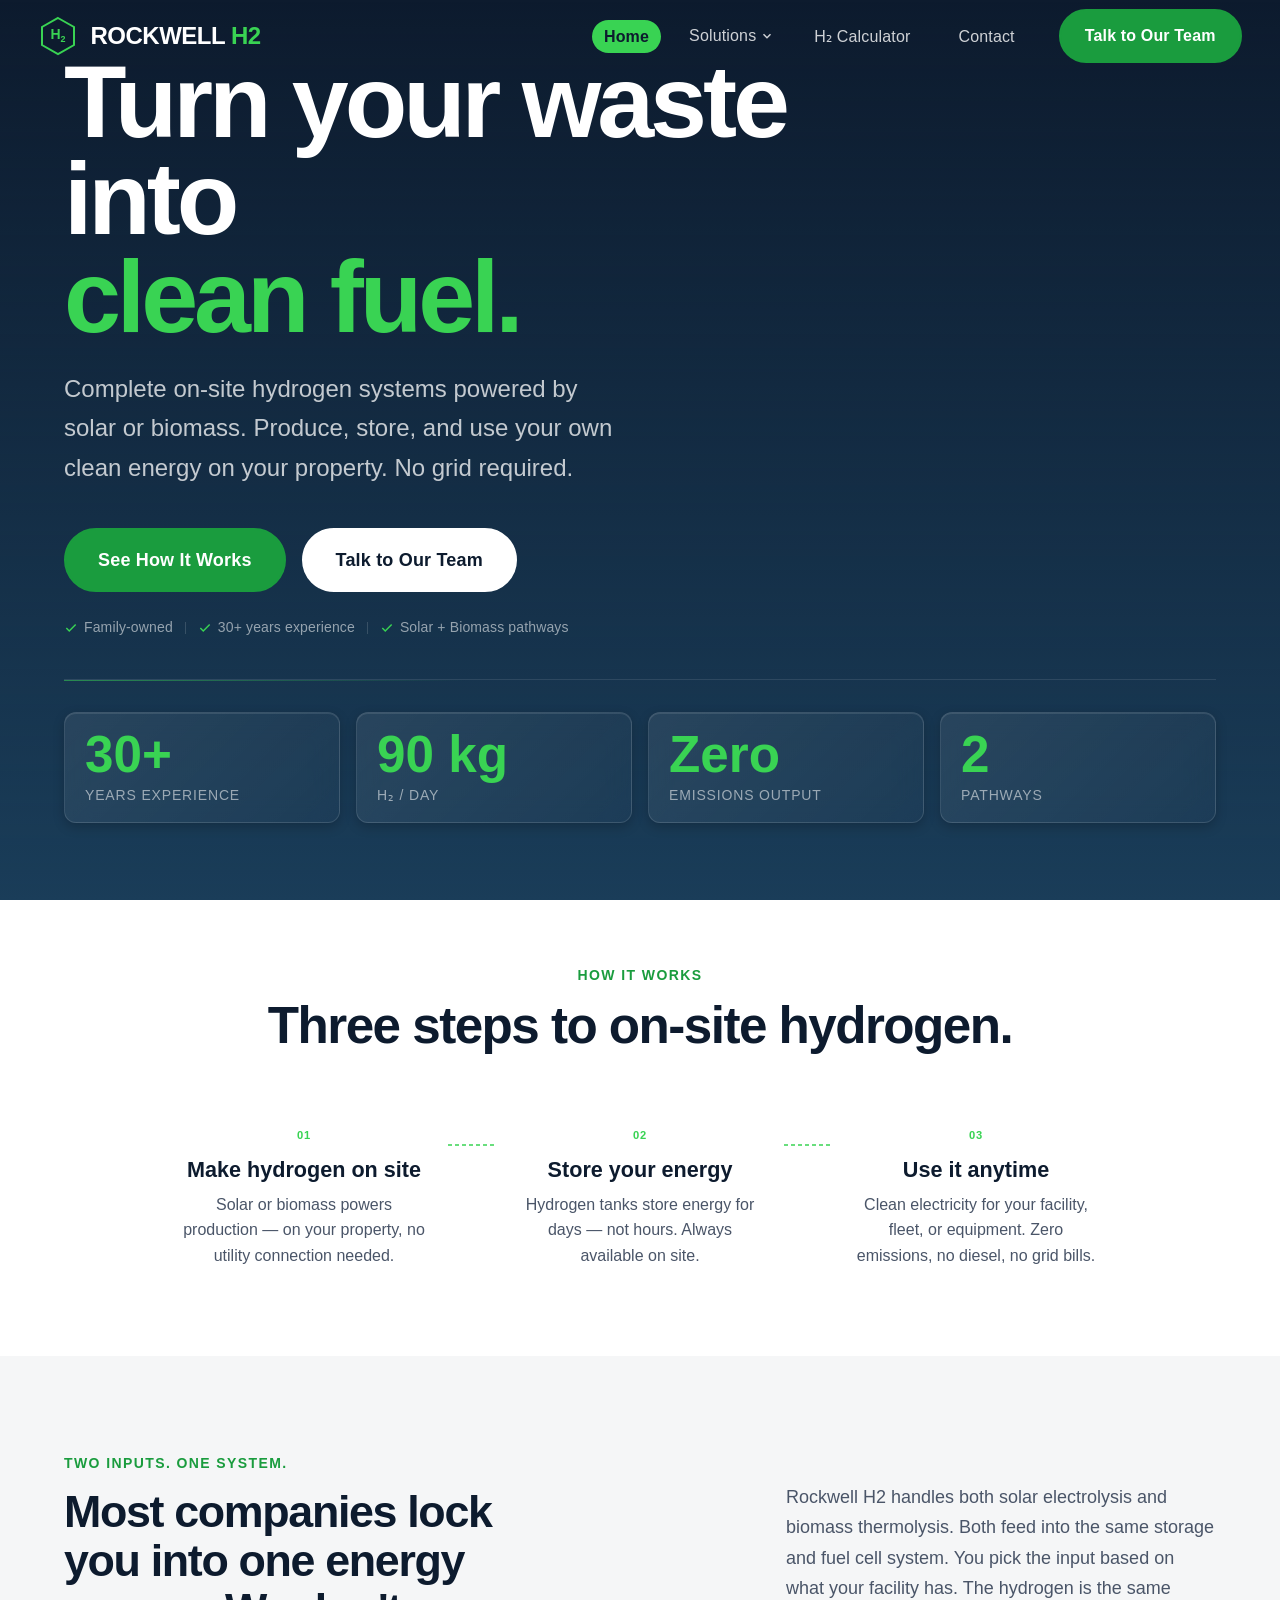
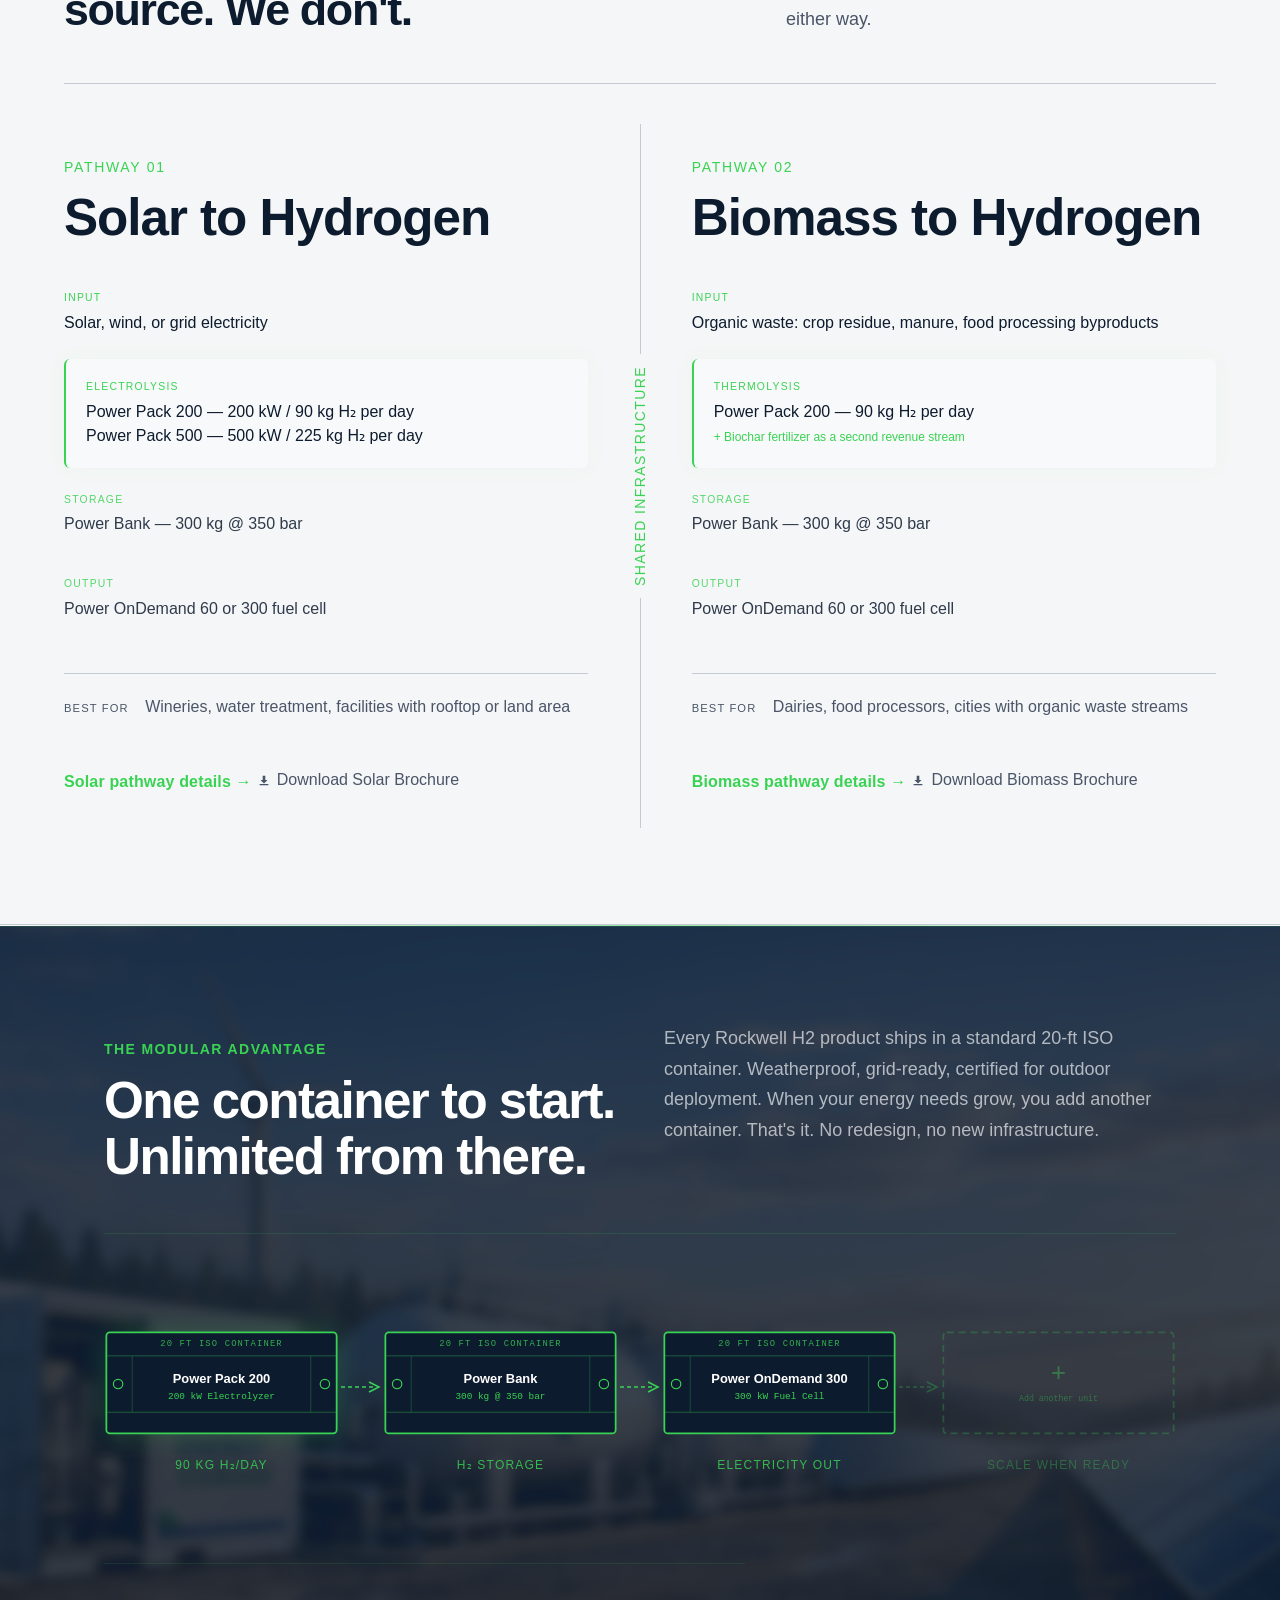
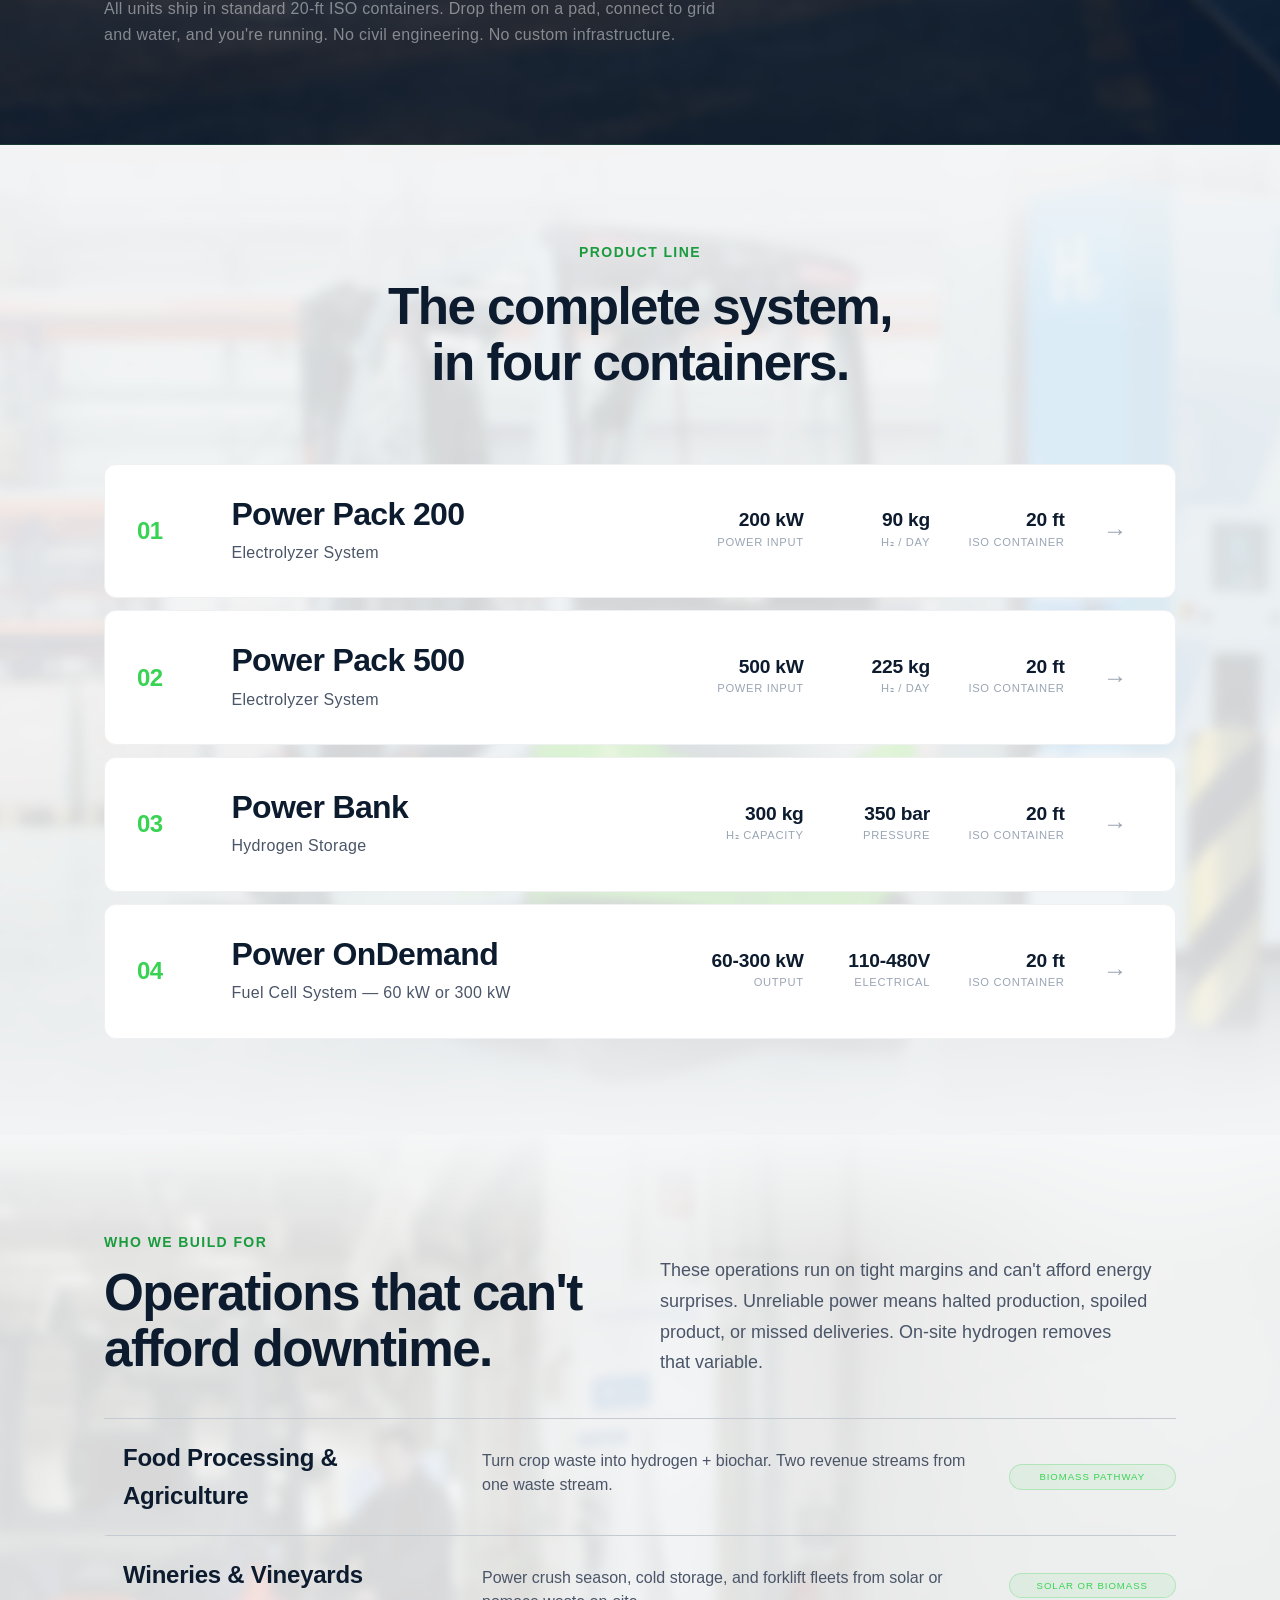
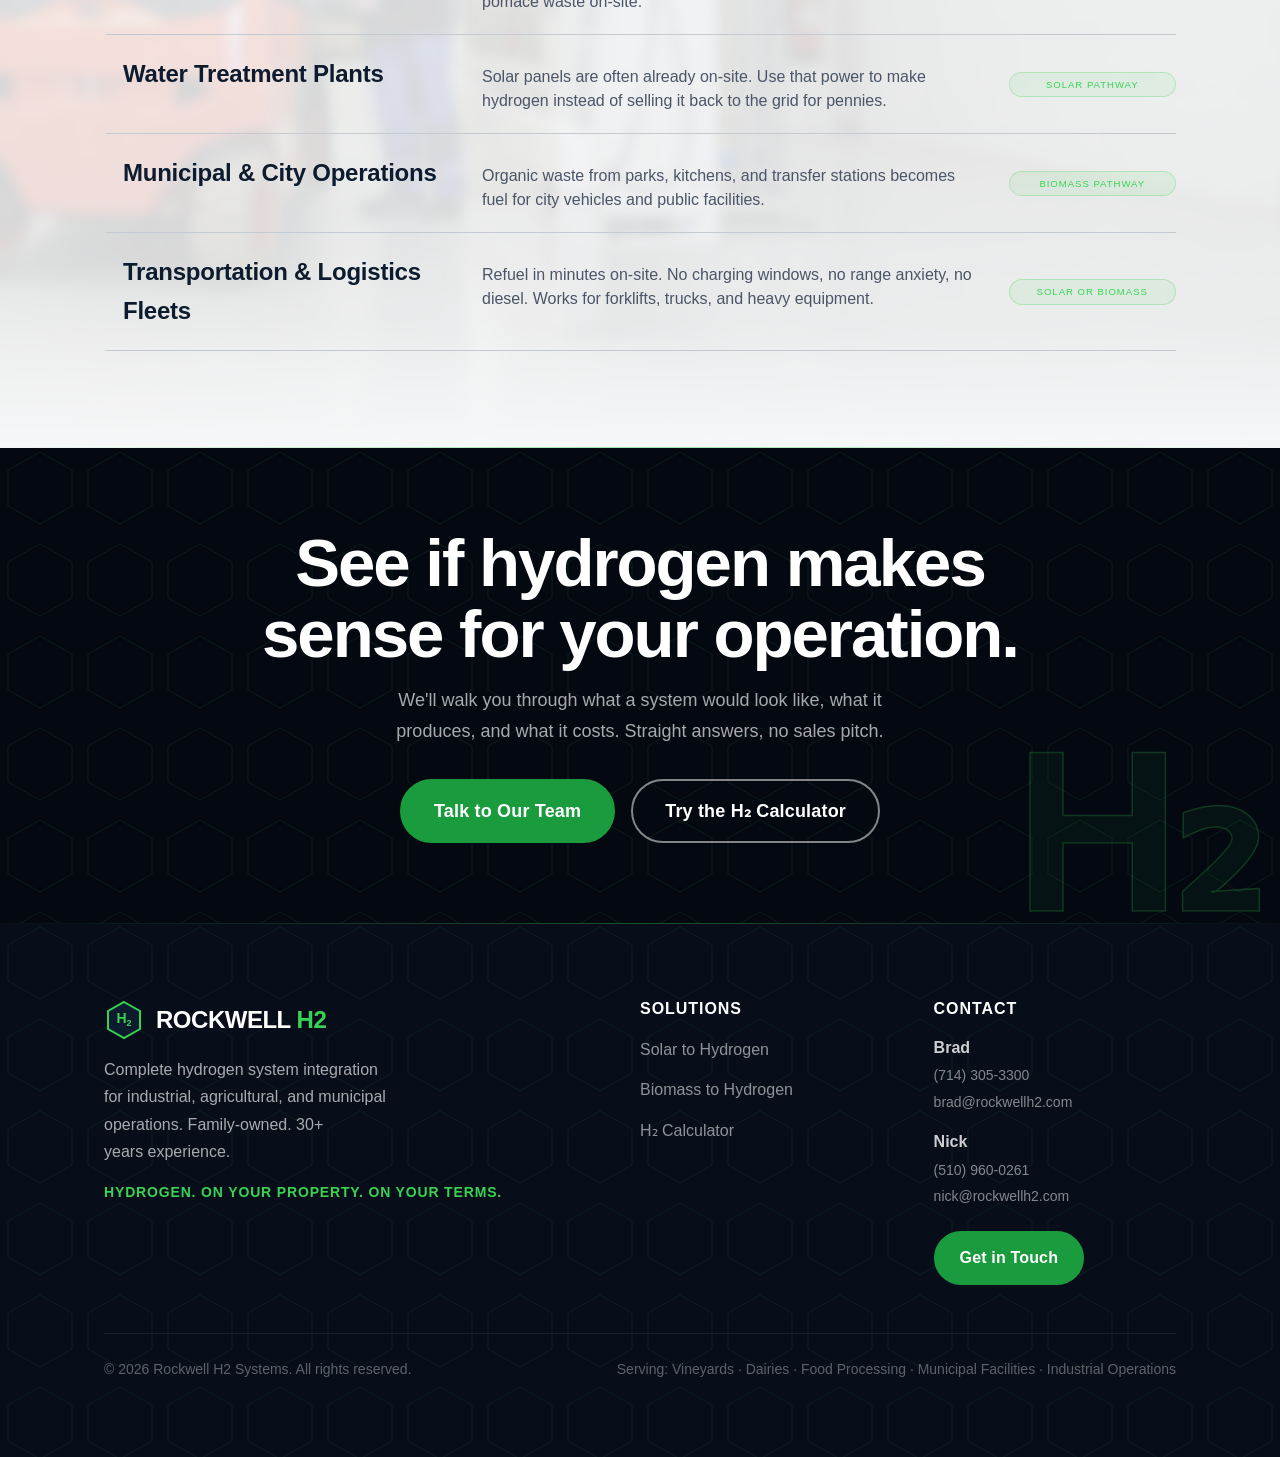
==== commit 89d1c810: "feat: blended section background images, replace nav modal buttons with contact links - Add rockwell" ====
--- a/index.html
+++ b/index.html
@@ -62,7 +62,7 @@
       <button class="theme-toggle" data-theme-toggle aria-label="Switch to dark mode">
         <svg width="18" height="18" viewBox="0 0 24 24" fill="none" stroke="currentColor" stroke-width="2"><circle cx="12" cy="12" r="5"/><path d="M12 1v2M12 21v2M4.22 4.22l1.42 1.42M18.36 18.36l1.42 1.42M1 12h2M21 12h2M4.22 19.78l1.42-1.42M18.36 5.64l1.42-1.42"/></svg>
       </button>
-      <button class="btn btn-primary" data-open-modal="contact-modal">Talk to Our Team</button>
+      <a href="./contact.html" class="btn btn-primary">Talk to Our Team</a>
     </div>
     <button class="nav-hamburger" id="hamburger" aria-label="Open menu" aria-expanded="false">
       <svg width="24" height="24" viewBox="0 0 24 24" fill="none" stroke="currentColor" stroke-width="2"><path d="M3 12h18M3 6h18M3 18h18"/></svg>
@@ -90,7 +90,7 @@
   <a href="./calculator.html">H&#8322; Calculator</a>
   <a href="./contact.html">Contact</a>
   <div style="margin-top: auto; padding-top: 2rem; display: flex; justify-content: center;">
-    <button class="btn btn-primary btn-lg" style="width: 80%; justify-content:center; text-align: center;" data-open-modal="contact-modal">Talk to Our Team</button>
+    <a href="./contact.html" class="btn btn-primary btn-lg" style="width: 80%; justify-content:center; text-align: center;">Talk to Our Team</a>
   </div>
 </div>
 
@@ -109,7 +109,7 @@
         <p class="hero-sub">Complete on-site hydrogen systems powered by solar or biomass. Produce, store, and use your own clean energy on your property. No grid required.</p>
         <div class="hero-actions">
           <a href="#how-it-works" class="btn btn-primary btn-lg">See How It Works</a>
-          <button class="btn btn-white btn-lg" data-open-modal="contact-modal">Talk to Our Team</button>
+          <a href="./contact.html" class="btn btn-white btn-lg">Talk to Our Team</a>
         </div>
         <div class="hero-trust-row">
           <span class="hero-trust-item">
@@ -419,7 +419,7 @@
           <!-- MOBILE: Simplified container chain -->
           <div class="mobile-only">
             <div class="m-modular-photo-wrap">
-              <img src="./hydrogen.png" alt="Hydrogen energy storage containers with wind turbine and solar panels" class="m-modular-photo" />
+              <img src="./rockwellfacility.png" alt="Rockwell H2 facility with hydrogen storage tanks, wind turbine, and solar panels" class="m-modular-photo" />
             </div>
             <div class="m-step-flow">
               <div class="m-step">
@@ -624,7 +624,7 @@
         <!-- MOBILE: Industries grid -->
         <div class="mobile-only">
           <div class="m-industries-photo-banner">
-            <img src="./i3.jpeg" alt="Hydrogen-powered forklift operator at work" class="m-industries-photo" />
+            <img src="./HydrogenForklift.png" alt="Operator refueling hydrogen-powered forklift at industrial station" class="m-industries-photo" />
             <div class="m-industries-photo-caption">On-site hydrogen keeps operations moving — no fuel delays, no grid dependency.</div>
           </div>
           <div class="m-industries-grid">
@@ -673,7 +673,7 @@
         <h2>See if hydrogen makes sense for your operation.</h2>
         <p>We'll walk you through what a system would look like, what it produces, and what it costs. Straight answers, no sales pitch.</p>
         <div class="cta-banner-actions">
-          <button class="btn btn-primary btn-lg" data-open-modal="contact-modal">Talk to Our Team</button>
+          <a href="./contact.html" class="btn btn-primary btn-lg">Talk to Our Team</a>
           <a href="./calculator.html" class="btn btn-outline-white btn-lg">Try the H&#8322; Calculator</a>
         </div>
       </div>
@@ -753,16 +753,6 @@
         </ul>
       </div>
       <div>
-        <h4 class="footer-col-title">Industries</h4>
-        <ul class="footer-links" role="list">
-          <li><a href="./contact.html">Food Processing</a></li>
-          <li><a href="./contact.html">Wineries &amp; Vineyards</a></li>
-          <li><a href="./contact.html">Water Treatment</a></li>
-          <li><a href="./contact.html">Municipal</a></li>
-          <li><a href="./contact.html">Transportation</a></li>
-        </ul>
-      </div>
-      <div>
         <h4 class="footer-col-title">Contact</h4>
         <div class="footer-contact-item">
           <span class="footer-contact-name">Brad</span>
--- a/style.css
+++ b/style.css
@@ -697,7 +697,8 @@
    ============================================================ */
 .hero {
   position: relative;
-  min-height: calc(100vh - 72px);
+  height: 100vh;
+  min-height: 0;
   display: flex;
   align-items: stretch;
   overflow: hidden;
@@ -929,7 +930,7 @@
     display: flex;
     flex-direction: column;
     justify-content: flex-end;
-    min-height: calc(100vh - 72px);
+    min-height: 100vh;
     padding-block: clamp(2rem, 5vh, 4rem);
   }
 
@@ -2092,7 +2093,7 @@
   position: relative;
   z-index: 1;
   display: grid;
-  grid-template-columns: 2fr 1fr 1fr 1fr;
+  grid-template-columns: 2fr 1fr 1fr;
   gap: clamp(var(--space-8), 4vw, var(--space-16));
   margin-bottom: var(--space-12);
 }
@@ -2811,6 +2812,102 @@
 
 
 /* ============================================================
+   DESKTOP PHOTO ACCENTS
+   Subtle imagery for sections that are text-only on desktop
+   ============================================================ */
+
+/* ==========================================================
+   SECTION BACKGROUND IMAGES (desktop only)
+   Subtle photographic texture blended into section backgrounds
+   via ::after pseudo-elements for full layering control.
+   ========================================================== */
+
+/* --- Modular section: hydrogen.png (dark navy base) --- */
+.modular-section {
+  position: relative;
+  overflow: hidden;
+}
+
+.modular-section::after {
+  content: "";
+  position: absolute;
+  inset: -20px;
+  background: url("./rockwellfacility.png") center 60% / cover no-repeat;
+  opacity: 0.18;
+  mix-blend-mode: lighten;
+  filter: blur(6px);
+  pointer-events: none;
+  z-index: 0;
+}
+
+.modular-section > * {
+  position: relative;
+  z-index: 1;
+}
+
+/* --- Products section: hydro-forklift.png (light base) --- */
+.products-section {
+  position: relative;
+  overflow: hidden;
+}
+
+.products-section::after {
+  content: "";
+  position: absolute;
+  inset: -20px;
+  background:
+    linear-gradient(
+      to bottom,
+      var(--color-bg) 0%,
+      rgba(255, 255, 255, 0) 20%,
+      rgba(255, 255, 255, 0) 80%,
+      var(--color-bg) 100%
+    ),
+    url("./hydro-forklift.png") center / cover no-repeat;
+  opacity: 0.14;
+  mix-blend-mode: multiply;
+  filter: blur(6px);
+  pointer-events: none;
+  z-index: 0;
+}
+
+.products-section > * {
+  position: relative;
+  z-index: 1;
+}
+
+/* --- Industries section: i3.jpeg (light surface base) --- */
+.industries-list-section {
+  position: relative;
+  overflow: hidden;
+}
+
+.industries-list-section::after {
+  content: "";
+  position: absolute;
+  inset: -20px;
+  background:
+    linear-gradient(
+      to bottom,
+      var(--color-surface-2) 0%,
+      rgba(255, 255, 255, 0) 15%,
+      rgba(255, 255, 255, 0) 85%,
+      var(--color-surface-2) 100%
+    ),
+    url("./HydrogenForklift.png") center 30% / cover no-repeat;
+  opacity: 0.14;
+  mix-blend-mode: multiply;
+  filter: blur(6px);
+  pointer-events: none;
+  z-index: 0;
+}
+
+.industries-list-section > * {
+  position: relative;
+  z-index: 1;
+}
+
+/* ============================================================
    HERO SPLIT LAYOUT
    ============================================================ */
 .hero-content--split {
@@ -2818,7 +2915,7 @@
   grid-template-columns: 1fr 1fr;
   gap: var(--space-16);
   align-items: center;
-  min-height: calc(100vh - 64px);
+  min-height: 100vh;
   padding-block: var(--space-16);
 }
 
@@ -3793,6 +3890,13 @@
     display: none !important;
   }
 
+  /* Hide section background images on mobile */
+  .modular-section::after,
+  .products-section::after,
+  .industries-list-section::after {
+    display: none;
+  }
+
   /* --- GLOBAL --- */
   body {
     overflow-x: hidden;
@@ -3841,58 +3945,78 @@
     background:
       linear-gradient(to bottom,
         rgba(13, 27, 0, 0) 0%,
+        rgba(13, 27, 46, 0.55) 40%,
         #1a3d59 100%) !important;
   }
 
   .hero {
-    min-height: 100svh;
-    align-items: center !important;
+    height: 100svh;
+    min-height: 0;
+    align-items: stretch !important;
   }
 
   .hero-content {
-    padding: clamp(64px, 12vh, 140px) 20px var(--space-4) !important;
+    display: flex !important;
+    flex-direction: column !important;
+    justify-content: flex-end !important;
+    padding: 72px 20px env(safe-area-inset-bottom, 16px) !important;
     width: 100% !important;
-    max-width: 680px !important;
-    margin-inline: 0 auto !important;
+    max-width: none !important;
+    margin-inline: 0 !important;
+    height: 100%;
+  }
+
+  /* Flexible spacer — absorbs extra height on tall phones,
+     collapses on short ones so content never overflows */
+  .hero-left::before {
+    content: "";
+    flex: 1 1 clamp(0px, 12vh, 140px);
+  }
+
+  .hero-left {
+    display: flex;
+    flex-direction: column;
+    gap: 0;
+    padding-inline: 0;
+    flex: 1;
   }
 
   .hero-left h1 {
-    font-size: clamp(2.4rem, 10vw, 4.5rem);
+    font-size: clamp(3.1rem, 12.5vw, 4.9rem);
     line-height: 1.05;
     letter-spacing: -0.03em;
     max-width: none;
-    margin-bottom: clamp(12px, 3vh, 24px) !important;
+    margin-bottom: clamp(10px, 1.8vh, 18px) !important;
   }
 
   .hero-sub {
-    font-size: clamp(0.95rem, 2.5vw, 1.25rem);
+    font-size: clamp(0.9rem, 2.2vw, 1.1rem);
     max-width: 100%;
-    margin-bottom: clamp(16px, 4vh, 36px);
+    margin-bottom: clamp(16px, 3vh, 24px);
     color: rgba(255, 255, 255, 0.85);
-    line-height: 1.5;
+    line-height: 1.45;
   }
 
   .hero-actions {
     display: flex;
-    flex-wrap: wrap;
-    flex-direction: row;
+    flex-direction: column;
     align-items: stretch;
-    gap: clamp(10px, 2vw, 20px);
-    margin-bottom: clamp(20px, 4vh, 40px);
+    gap: 10px;
+    margin-bottom: clamp(14px, 2.5vh, 20px);
   }
 
   .hero-actions .btn {
     text-align: center;
     justify-content: center;
-    padding: clamp(14px, 2vh, 20px) 24px;
-    font-size: clamp(1rem, 2vw, 1.15rem);
+    padding: 14px 24px;
+    font-size: 1rem;
     border-radius: var(--radius-full);
-    flex: 1 1 240px;
+    width: 100%;
   }
 
   .hero-trust-row {
-    gap: 8px 16px;
-    margin-bottom: clamp(20px, 4vh, 40px);
+    gap: 6px 14px;
+    margin-bottom: 0;
   }
 
   .hero-trust-sep {
@@ -3900,37 +4024,42 @@
   }
 
   .hero-trust-item {
-    font-size: clamp(0.7rem, 1.5vw, 0.85rem);
+    font-size: clamp(0.7rem, 1.5vw, 0.82rem);
     color: rgba(255, 255, 255, 0.7);
   }
 
-  /* Premium 2×2 stat grid for mobile */
+  /* Compact full-width stat strip on mobile */
   .hero-stats {
     display: grid !important;
-    grid-template-columns: 1fr 1fr;
-    gap: clamp(10px, 2vw, 16px);
-    flex-wrap: unset;
-    border-top: 1px solid rgba(255, 255, 255, 0.1) !important;
-    padding-top: clamp(16px, 4vh, 40px);
-    margin-top: 0;
-  }
-
-  .hero-stats>div {
-    background: linear-gradient(135deg, rgba(255, 255, 255, 0.08) 0%, rgba(255, 255, 255, 0.02) 100%);
-    border: 1px solid rgba(255, 255, 255, 0.12);
-    border-radius: 12px;
-    padding: clamp(14px, 2.5vh, 20px) clamp(12px, 2.5vw, 20px);
-    backdrop-filter: blur(12px);
-    -webkit-backdrop-filter: blur(12px);
-    box-shadow: 0 4px 12px rgba(0, 0, 0, 0.2), inset 0 1px 0 rgba(255, 255, 255, 0.1);
-    white-space: normal;
+    grid-template-columns: repeat(4, 1fr);
+    gap: 0;
+    border-top: 1px solid rgba(255, 255, 255, 0.12) !important;
+    padding: clamp(10px, 1.8vh, 16px) 12px clamp(8px, 1.2vh, 12px) !important;
+    margin: clamp(14px, 2.5vh, 24px) -20px 0 !important;
+    width: calc(100% + 40px);
+    border-radius: 0 !important;
+  }
+
+  .hero-stats > div {
+    background: none !important;
+    border: none !important;
+    border-radius: 0 !important;
+    padding: 6px 4px !important;
+    backdrop-filter: none !important;
+    -webkit-backdrop-filter: none !important;
+    box-shadow: none !important;
+    text-align: center;
     display: flex;
     flex-direction: column;
-    justify-content: flex-start;
+    align-items: center;
+  }
+
+  .hero-stats > div + div {
+    border-left: 1px solid rgba(255, 255, 255, 0.1);
   }
 
   .hero-stat-value {
-    font-size: clamp(1.4rem, 4vw, 2rem);
+    font-size: clamp(1.1rem, 4.5vw, 1.5rem);
     font-weight: 800;
     color: var(--color-accent);
     margin-bottom: 2px;
@@ -3938,10 +4067,10 @@
   }
 
   .hero-stat-label {
-    font-size: clamp(0.65rem, 1.5vw, 0.8rem);
-    color: rgba(255, 255, 255, 0.65);
+    font-size: clamp(0.55rem, 1.4vw, 0.7rem);
+    color: rgba(255, 255, 255, 0.55);
     text-transform: uppercase;
-    letter-spacing: 0.08em;
+    letter-spacing: 0.04em;
     font-family: var(--font-body);
     font-weight: 600;
   }
@@ -4058,7 +4187,7 @@
 
   /* --- MODULAR SECTION --- */
   .modular-section {
-    padding: 40px 20px;
+    padding: 60px 20px;
   }
 
   .modular-inner {
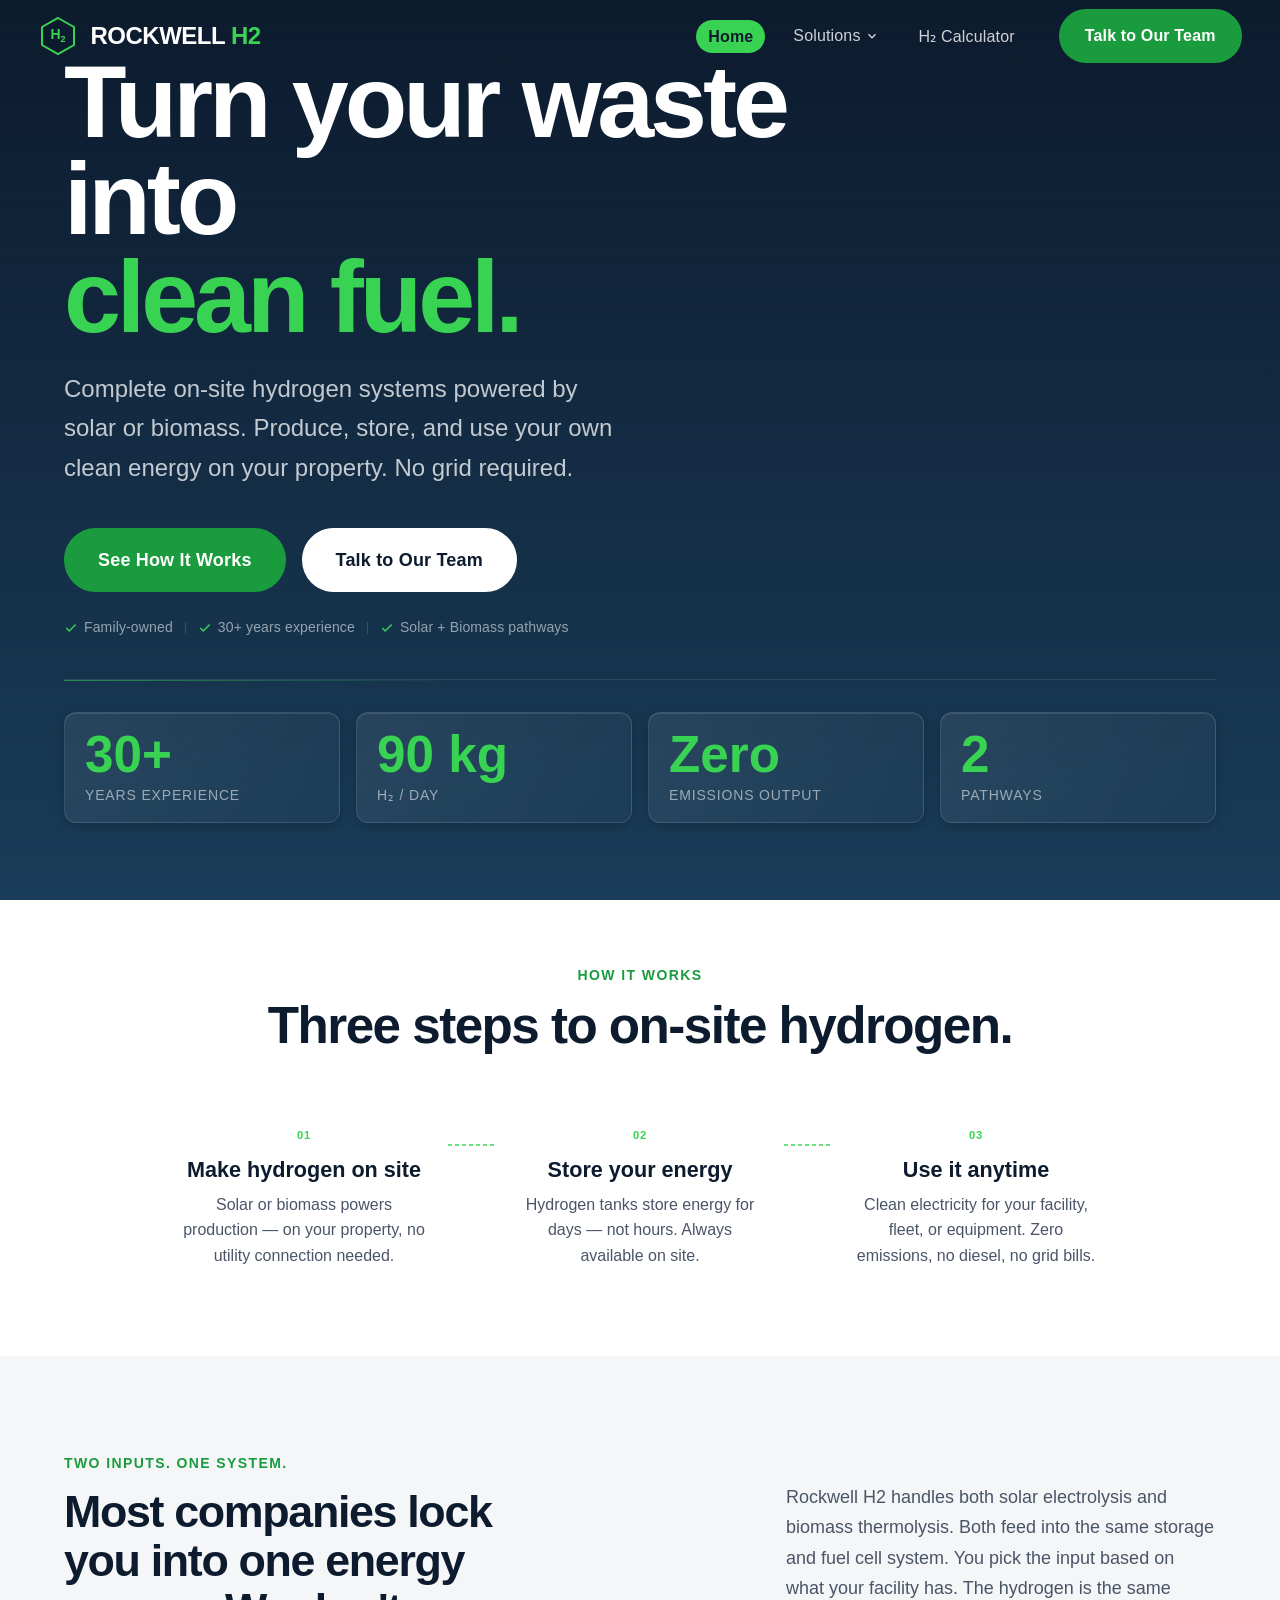
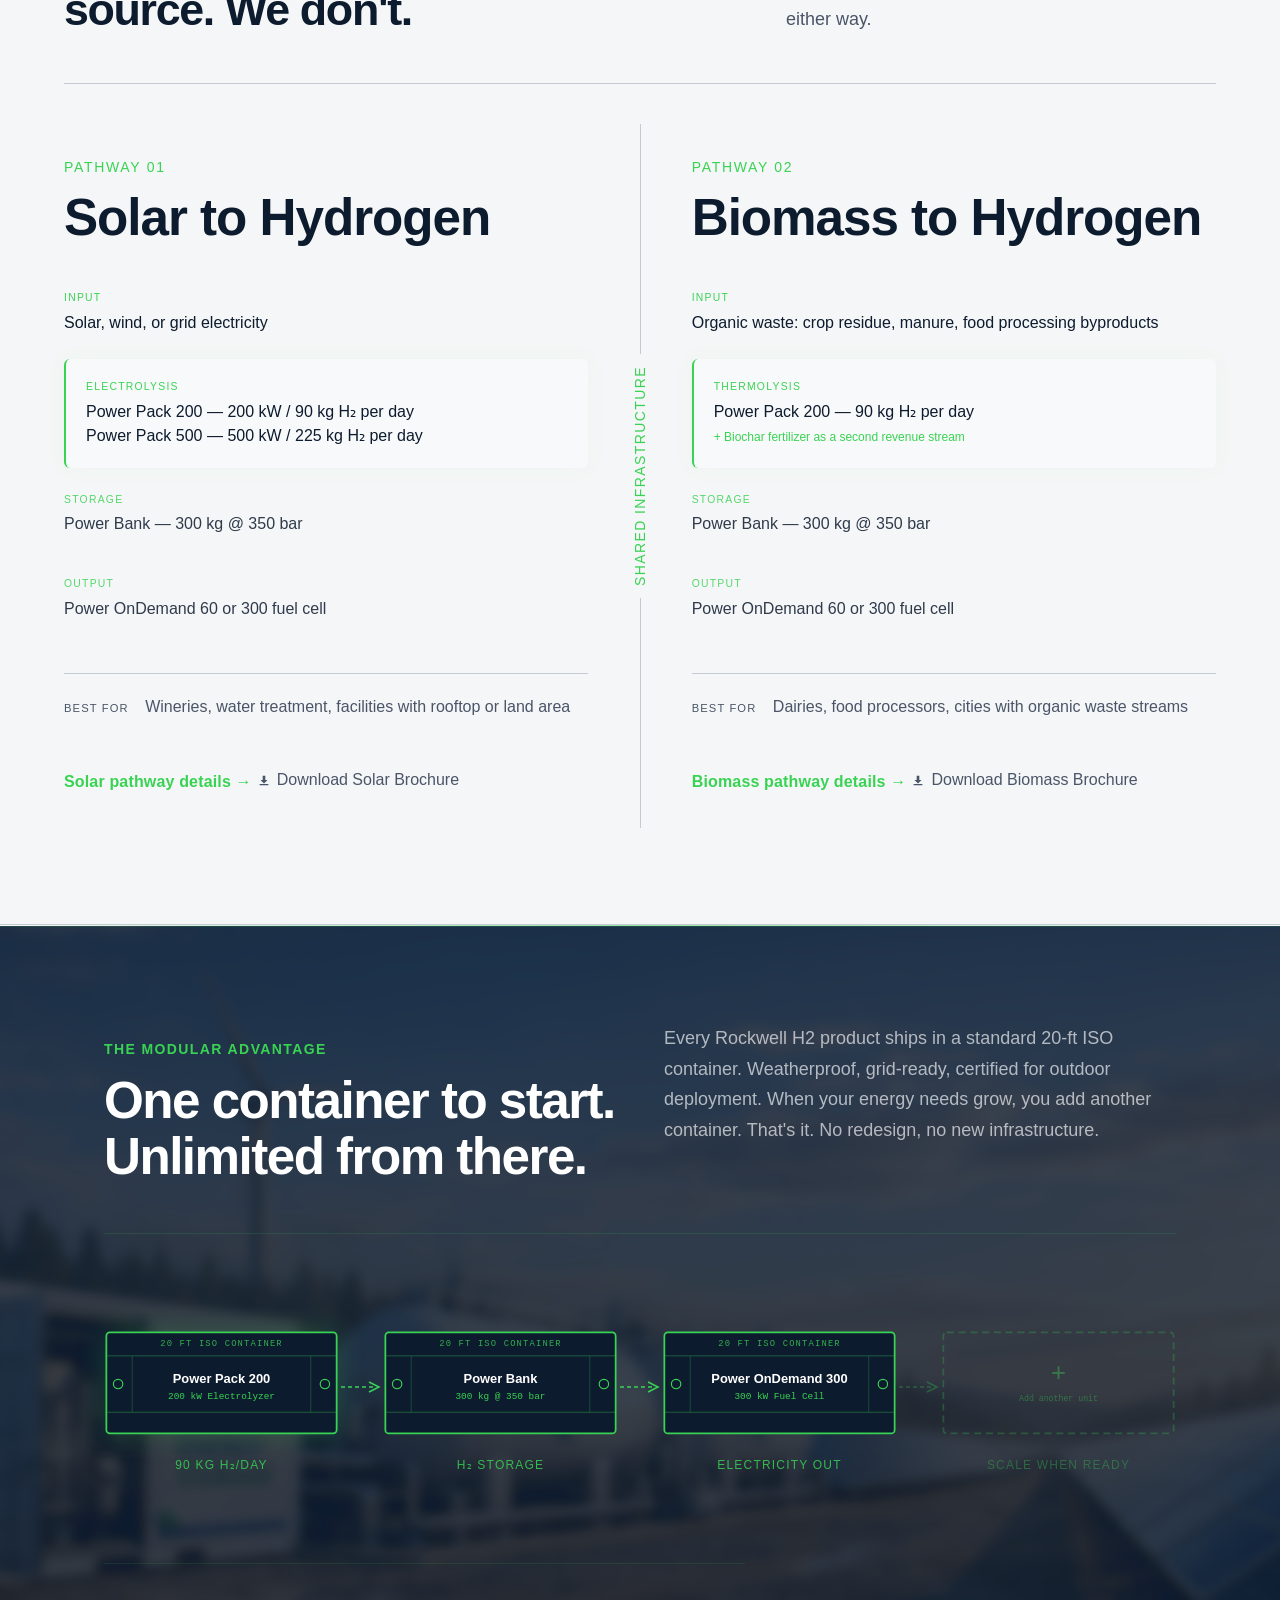
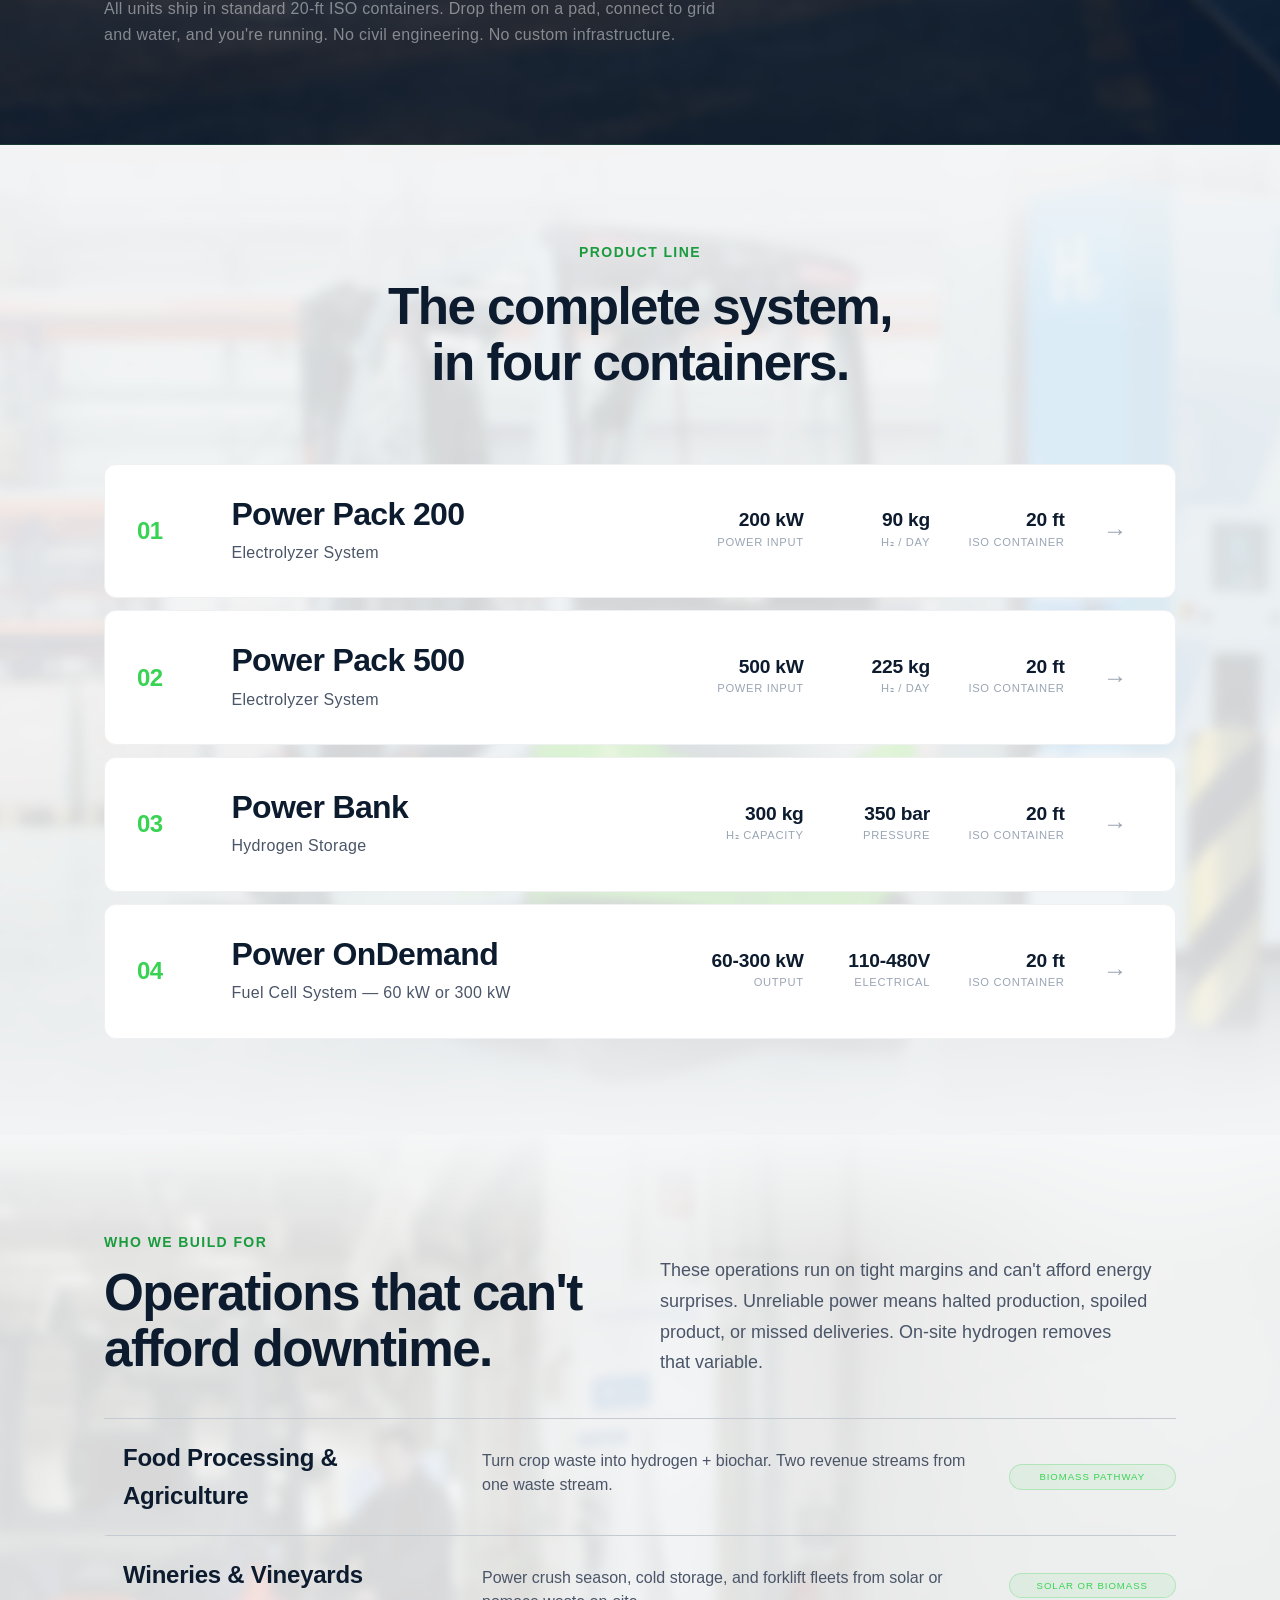
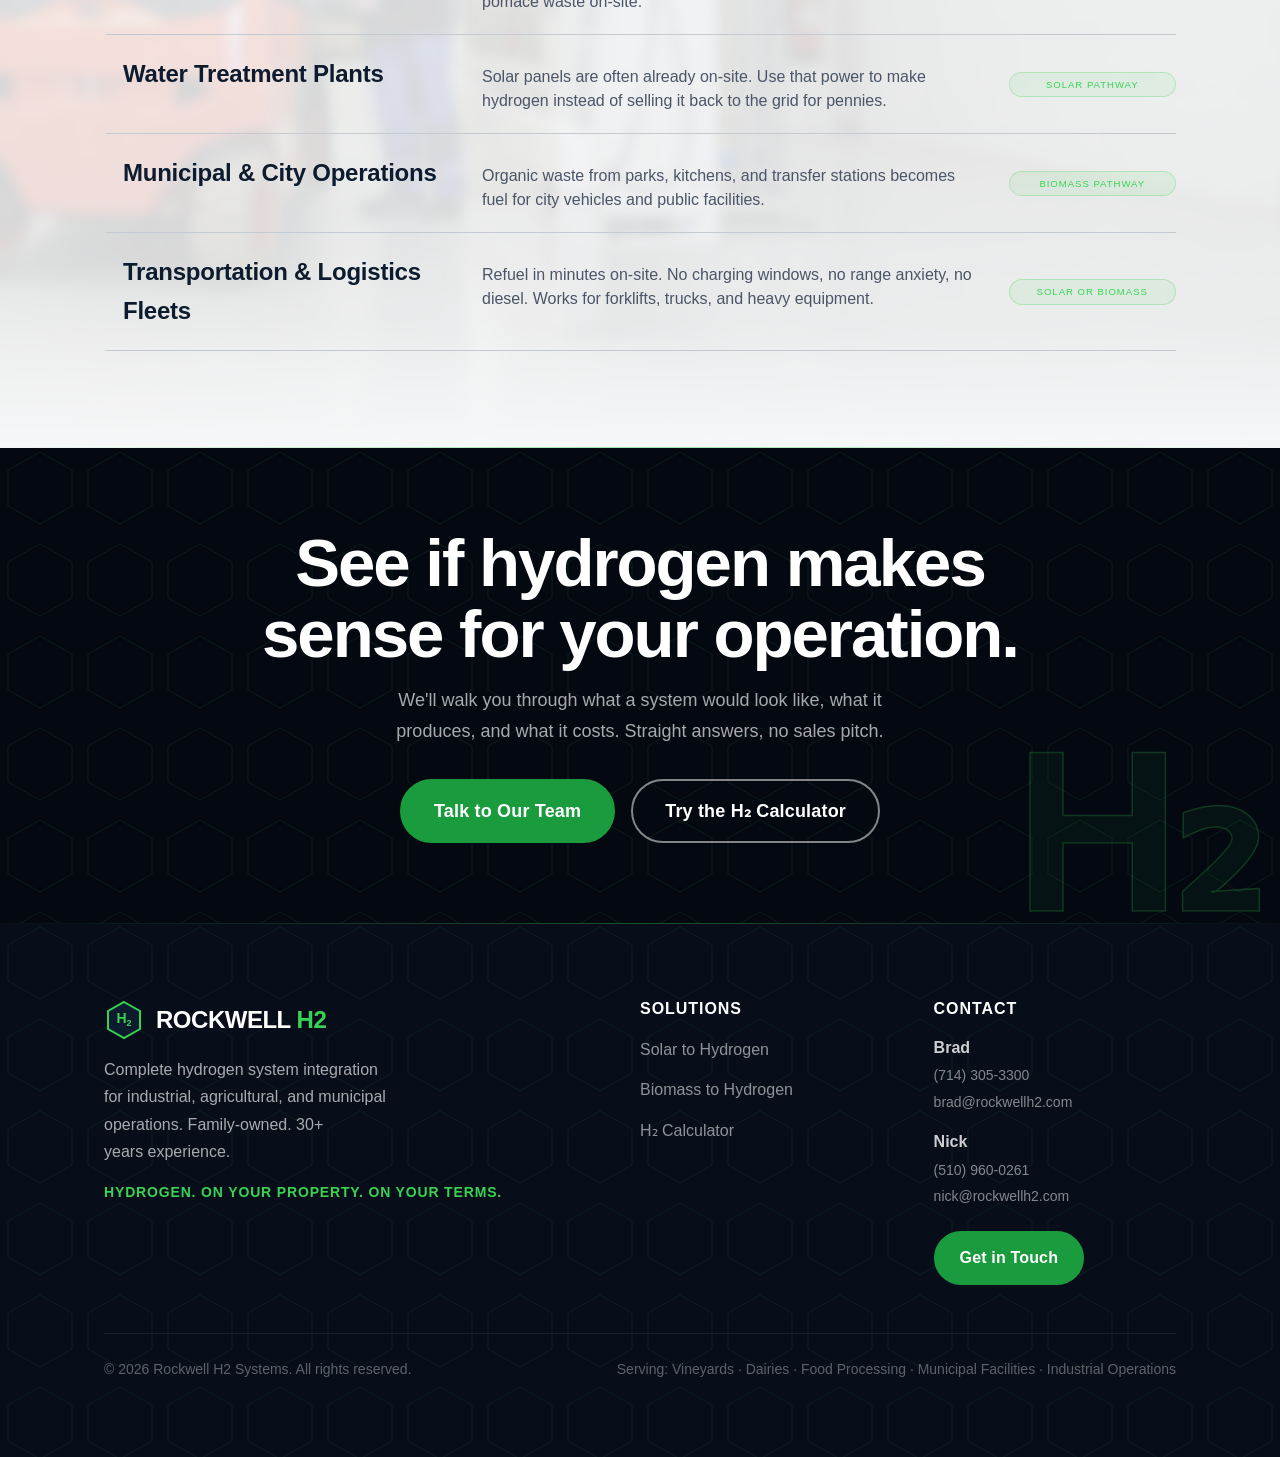
==== commit 5e67a58a: "fix: remove duplicate Contact nav link — Talk to Our Team already links to contact page Co-Authored-" ====
--- a/index.html
+++ b/index.html
@@ -56,7 +56,6 @@
         </div>
       </li>
       <li><a href="./calculator.html">H&#8322; Calculator</a></li>
-      <li><a href="./contact.html">Contact</a></li>
     </ul>
     <div class="nav-right">
       <button class="theme-toggle" data-theme-toggle aria-label="Switch to dark mode">
@@ -88,7 +87,6 @@
   <a href="./solar.html">Solar to Hydrogen</a>
   <a href="./biomass.html">Biomass to Hydrogen</a>
   <a href="./calculator.html">H&#8322; Calculator</a>
-  <a href="./contact.html">Contact</a>
   <div style="margin-top: auto; padding-top: 2rem; display: flex; justify-content: center;">
     <a href="./contact.html" class="btn btn-primary btn-lg" style="width: 80%; justify-content:center; text-align: center;">Talk to Our Team</a>
   </div>
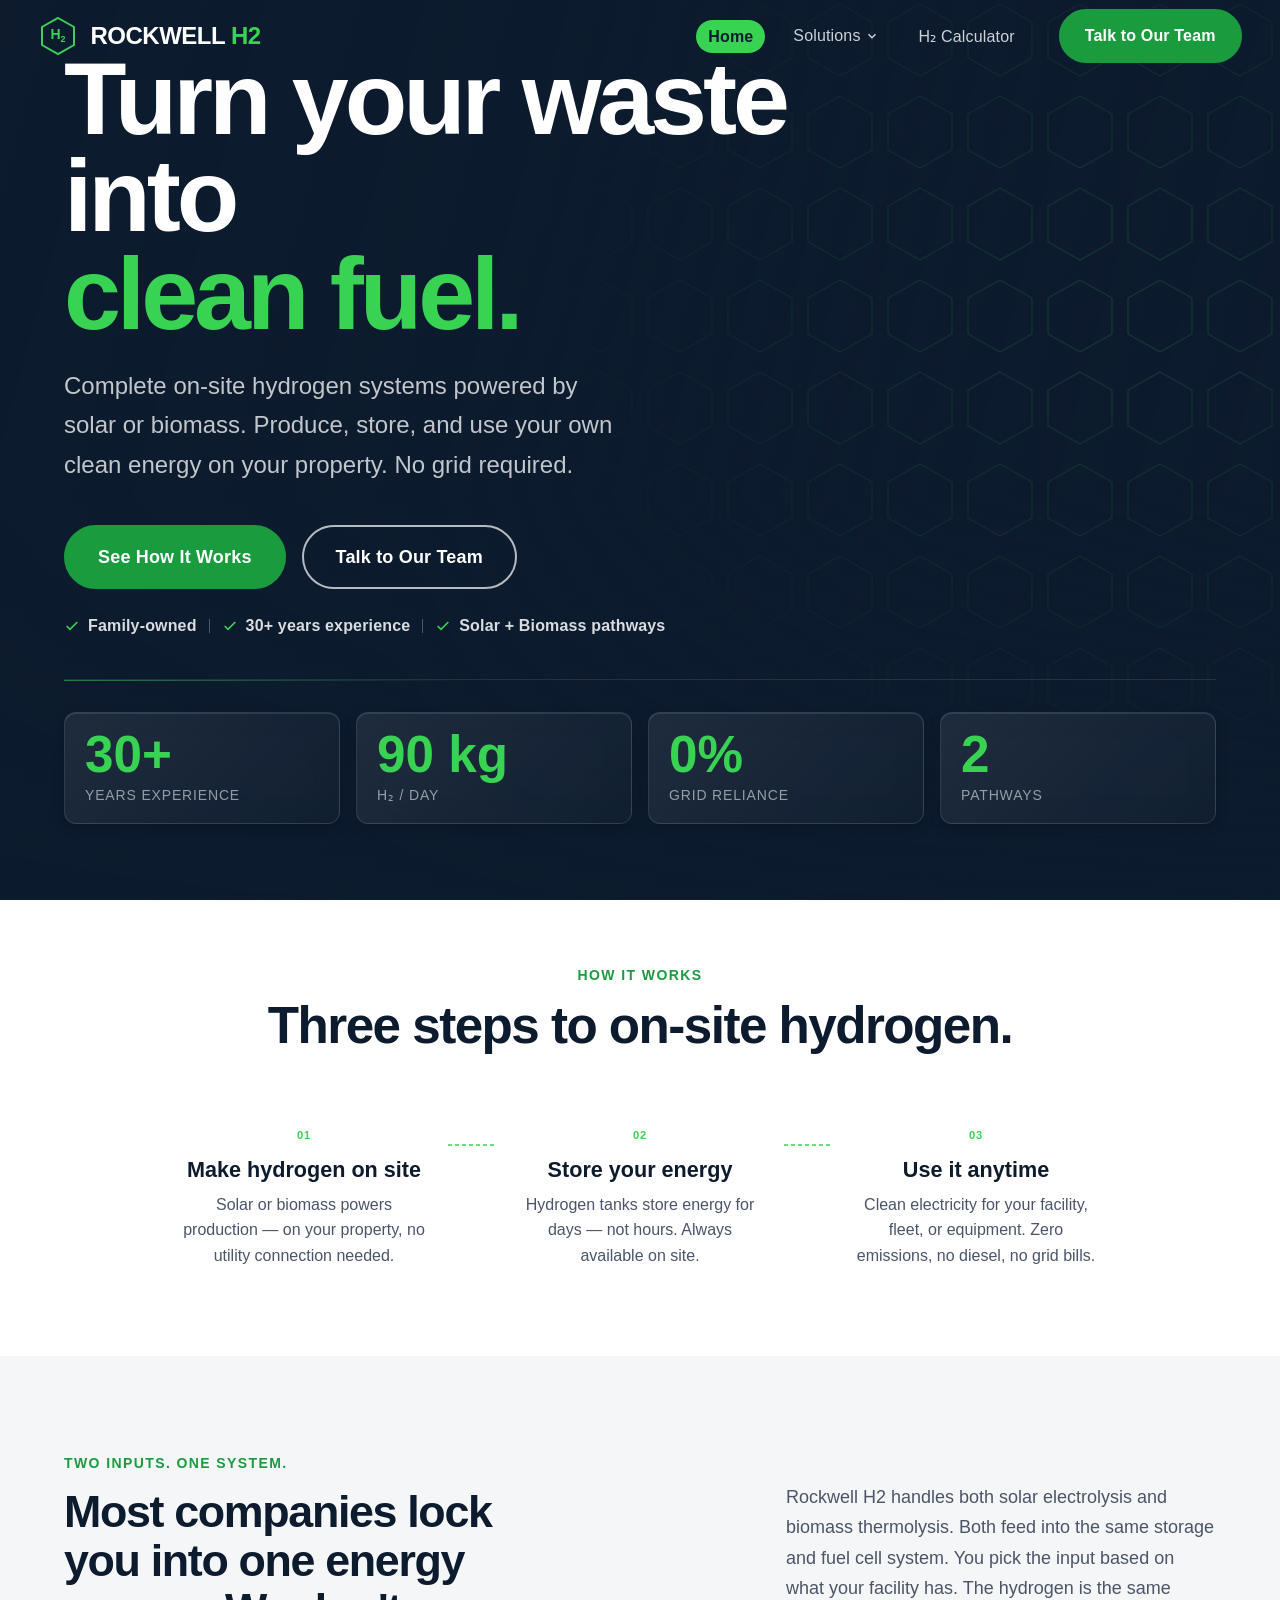
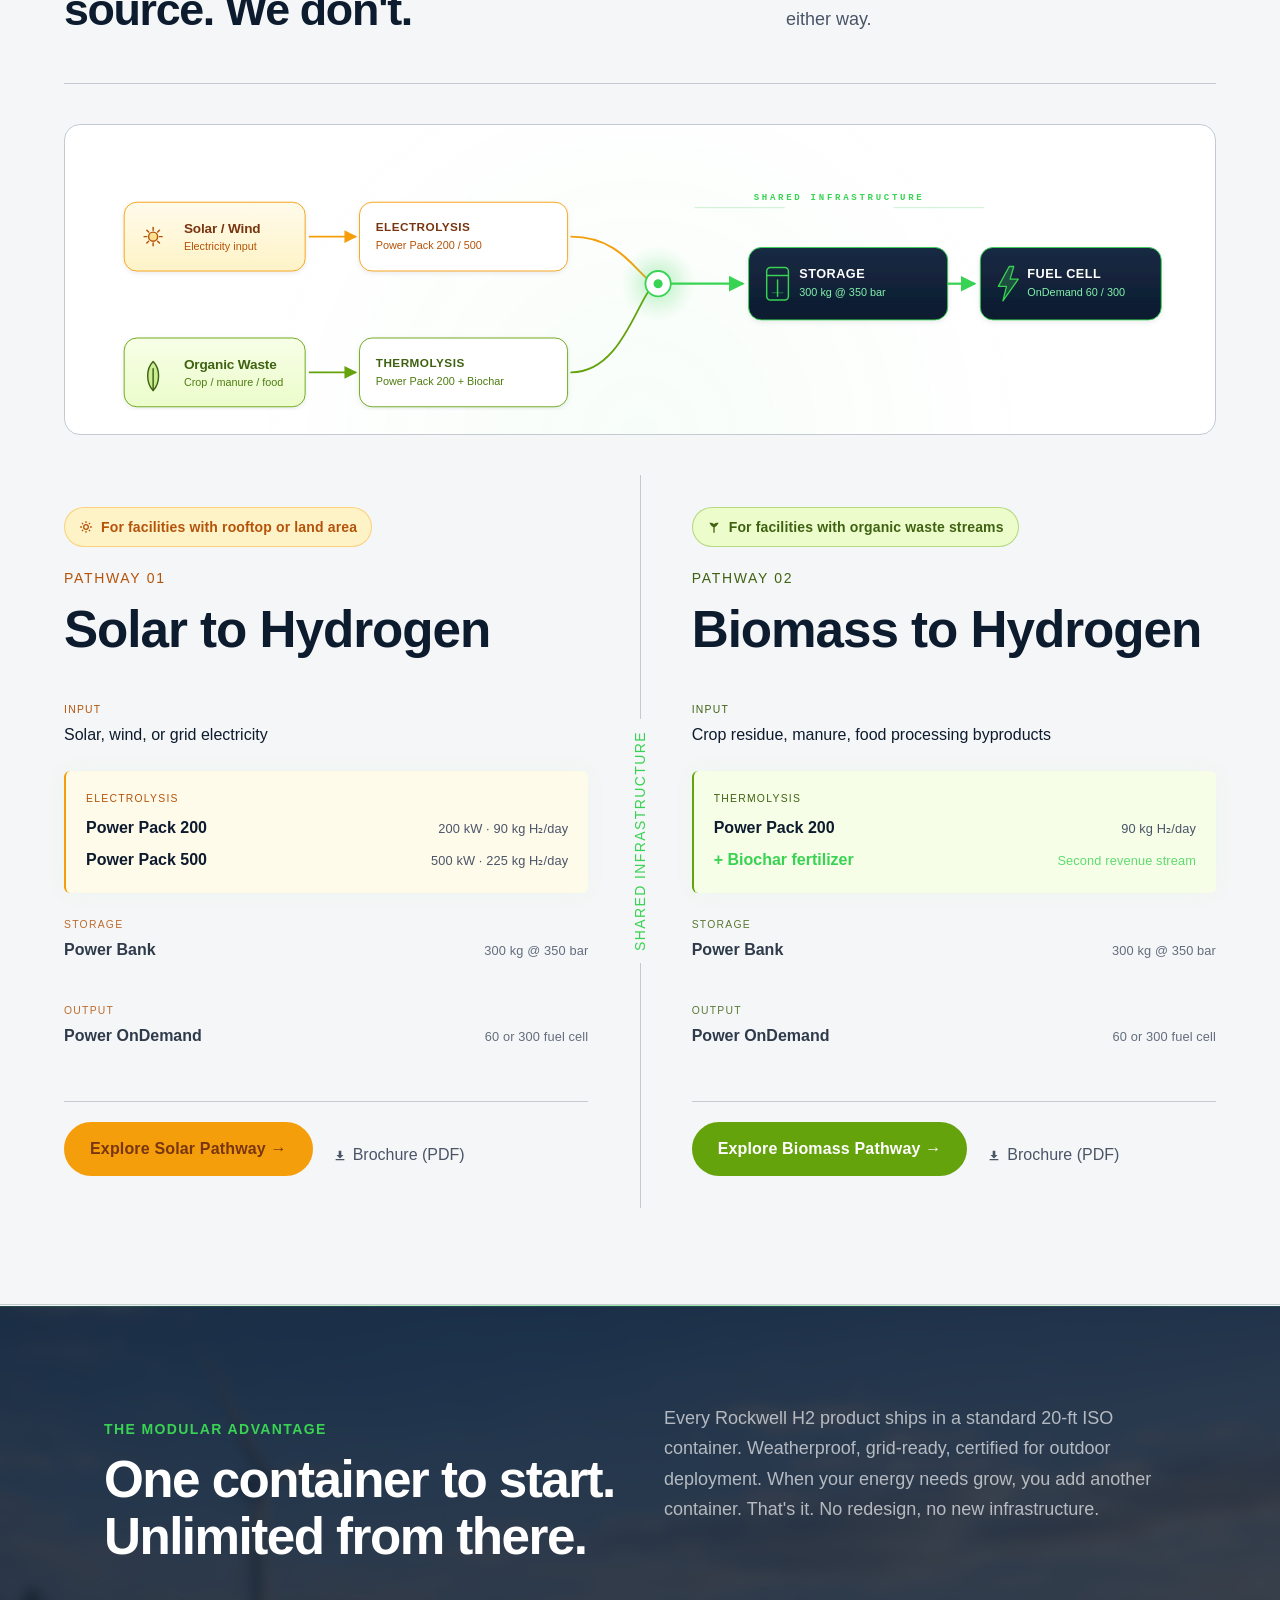
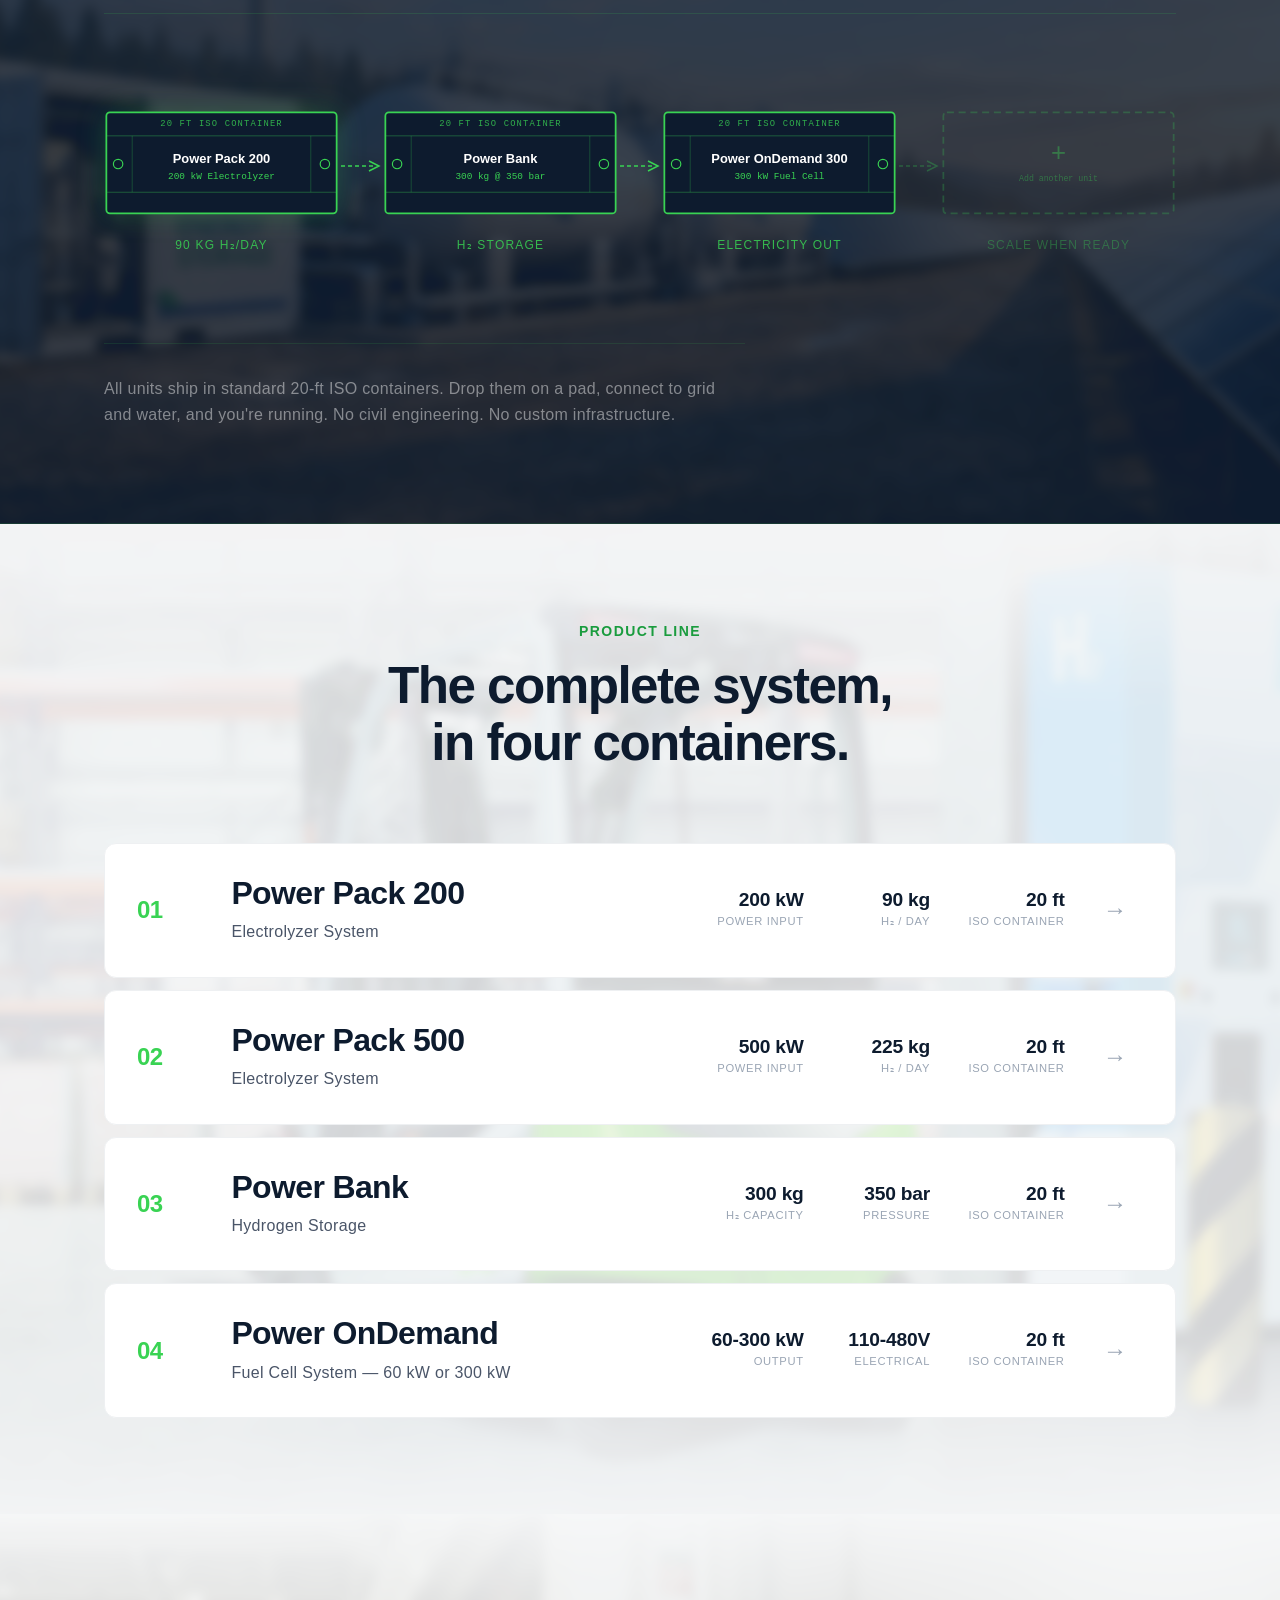
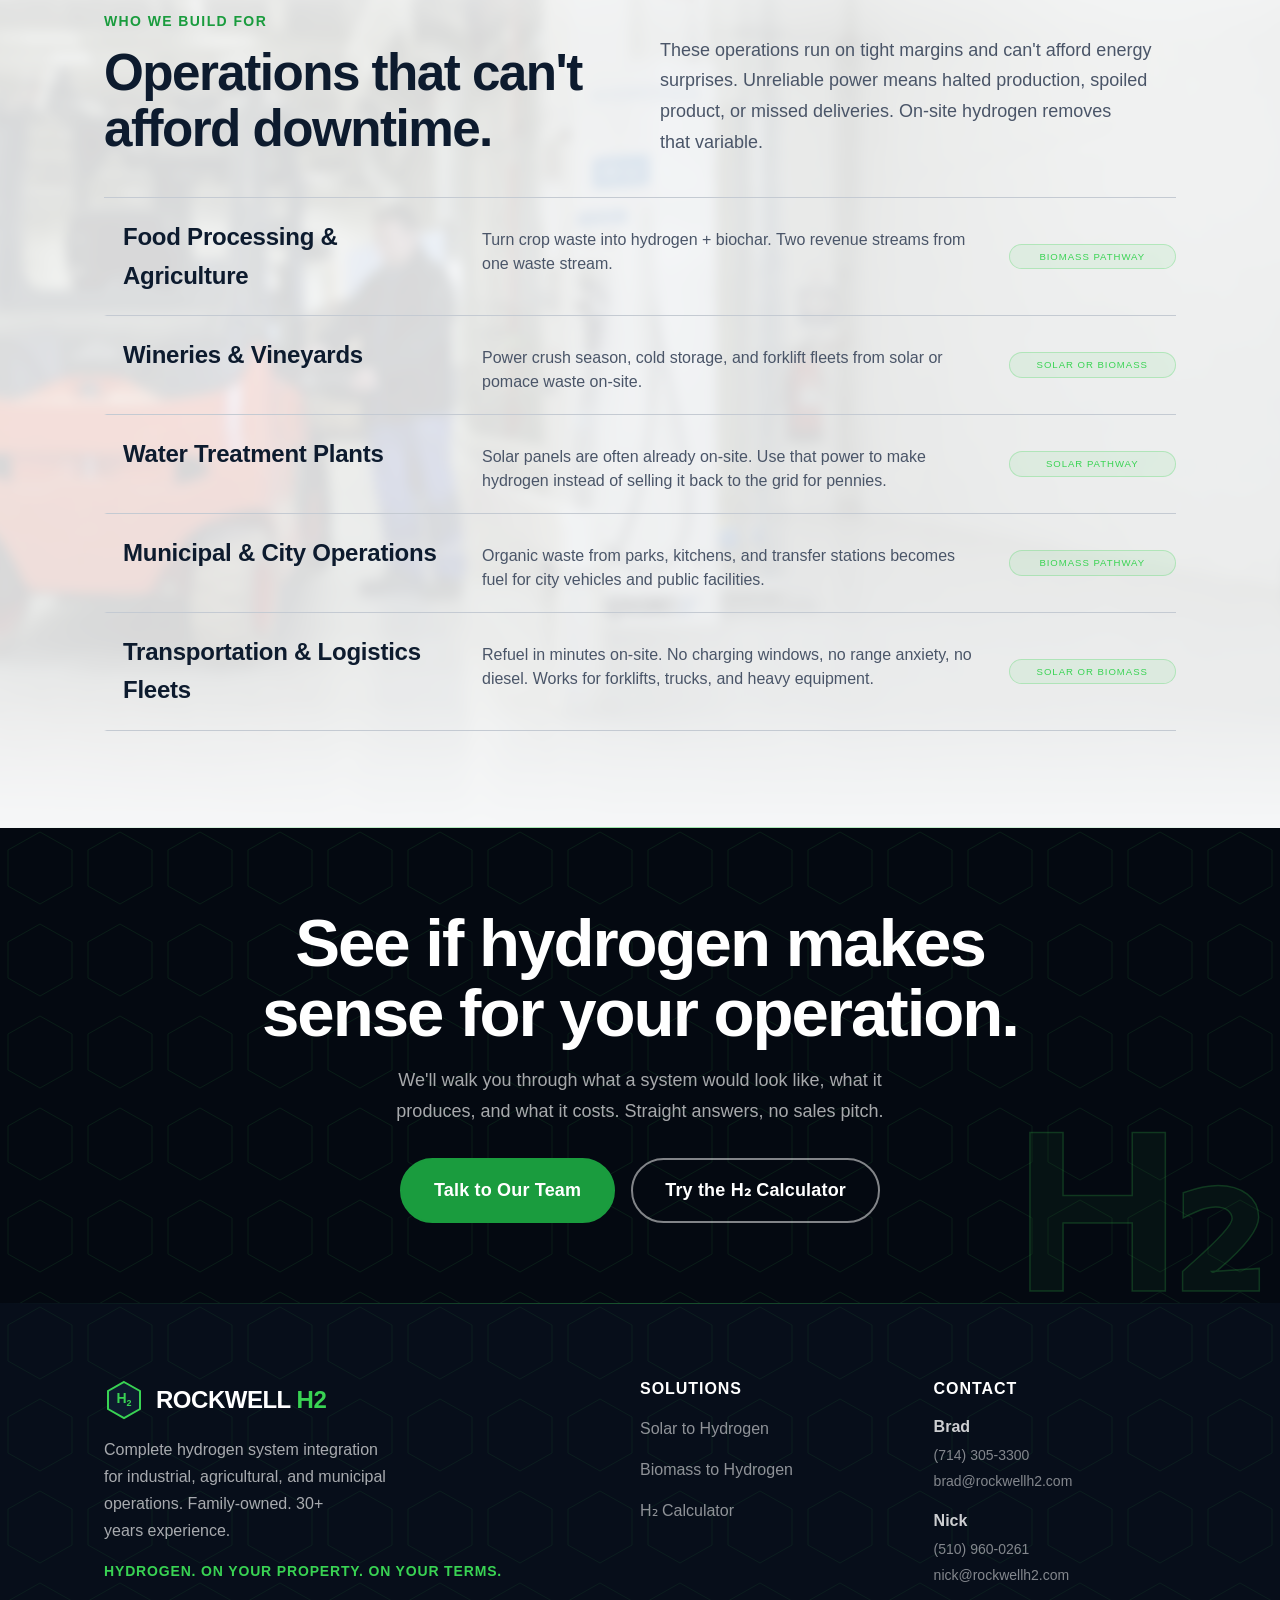
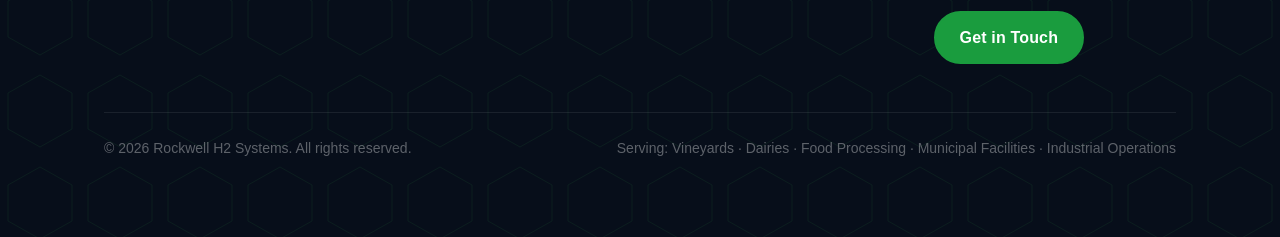
==== commit dc65e635: "feat: redesign hero and pathways section Hero: rebalance overlay so background video imagery shows t" ====
--- a/index.html
+++ b/index.html
@@ -100,6 +100,7 @@
         <source src="./hero.mp4" type="video/mp4" />
       </video>
       <div class="hero-bg-overlay"></div>
+      <div class="hero-hex-pattern" aria-hidden="true"></div>
     </div>
     <div class="hero-content">
       <div class="hero-left">
@@ -107,7 +108,7 @@
         <p class="hero-sub">Complete on-site hydrogen systems powered by solar or biomass. Produce, store, and use your own clean energy on your property. No grid required.</p>
         <div class="hero-actions">
           <a href="#how-it-works" class="btn btn-primary btn-lg">See How It Works</a>
-          <a href="./contact.html" class="btn btn-white btn-lg">Talk to Our Team</a>
+          <a href="./contact.html" class="btn btn-outline btn-lg hero-cta-secondary">Talk to Our Team</a>
         </div>
         <div class="hero-trust-row">
           <span class="hero-trust-item">
@@ -136,8 +137,8 @@
             <span class="hero-stat-label">H&#8322; / Day</span>
           </div>
           <div>
-            <span class="hero-stat-value">Zero</span>
-            <span class="hero-stat-label">Emissions Output</span>
+            <span class="hero-stat-value">0%</span>
+            <span class="hero-stat-label">Grid Reliance</span>
           </div>
           <div>
             <span class="hero-stat-value">2</span>
@@ -194,9 +195,133 @@
         </div>
       </div>
 
+      <!-- Convergence diagram -->
+      <div class="pathways-diagram desktop-only reveal">
+        <svg viewBox="0 0 1200 280" xmlns="http://www.w3.org/2000/svg" preserveAspectRatio="xMidYMid meet" aria-hidden="true">
+          <defs>
+            <marker id="arrowSolar" viewBox="0 0 10 10" refX="9" refY="5" markerWidth="7" markerHeight="7" orient="auto-start-reverse">
+              <path d="M0 0 L10 5 L0 10 z" fill="#f59e0b"/>
+            </marker>
+            <marker id="arrowBio" viewBox="0 0 10 10" refX="9" refY="5" markerWidth="7" markerHeight="7" orient="auto-start-reverse">
+              <path d="M0 0 L10 5 L0 10 z" fill="#65a30d"/>
+            </marker>
+            <marker id="arrowGreen" viewBox="0 0 10 10" refX="9" refY="5" markerWidth="7" markerHeight="7" orient="auto-start-reverse">
+              <path d="M0 0 L10 5 L0 10 z" fill="#39d353"/>
+            </marker>
+            <linearGradient id="solarFill" x1="0" x2="0" y1="0" y2="1">
+              <stop offset="0%" stop-color="#fffbeb"/>
+              <stop offset="100%" stop-color="#fef3c7"/>
+            </linearGradient>
+            <linearGradient id="bioFill" x1="0" x2="0" y1="0" y2="1">
+              <stop offset="0%" stop-color="#f7fee7"/>
+              <stop offset="100%" stop-color="#ecfccb"/>
+            </linearGradient>
+            <linearGradient id="navyFill" x1="0" x2="0" y1="0" y2="1">
+              <stop offset="0%" stop-color="#172a44"/>
+              <stop offset="100%" stop-color="#0d1b2e"/>
+            </linearGradient>
+            <radialGradient id="junctionGlow" cx="50%" cy="50%" r="50%">
+              <stop offset="0%" stop-color="#39d353" stop-opacity="0.35"/>
+              <stop offset="70%" stop-color="#39d353" stop-opacity="0.08"/>
+              <stop offset="100%" stop-color="#39d353" stop-opacity="0"/>
+            </radialGradient>
+            <filter id="softShadow" x="-10%" y="-10%" width="120%" height="130%">
+              <feDropShadow dx="0" dy="2" stdDeviation="3" flood-color="#0d1b2e" flood-opacity="0.08"/>
+            </filter>
+          </defs>
+
+          <!-- SHARED INFRASTRUCTURE label -->
+          <text x="820" y="48" text-anchor="middle" font-family="JetBrains Mono, monospace" font-size="10" font-weight="700" fill="#39d353" letter-spacing="3">SHARED INFRASTRUCTURE</text>
+          <line x1="660" y1="56" x2="760" y2="56" stroke="#39d353" stroke-width="1" opacity="0.3"/>
+          <line x1="880" y1="56" x2="980" y2="56" stroke="#39d353" stroke-width="1" opacity="0.3"/>
+
+          <!-- Solar branch (top) -->
+          <g filter="url(#softShadow)">
+            <rect x="30" y="50" width="200" height="76" rx="14" fill="url(#solarFill)" stroke="#f59e0b" stroke-width="1"/>
+          </g>
+          <g transform="translate(52 78)" stroke="#b45309" stroke-width="1.6" stroke-linecap="round" fill="none">
+            <circle cx="10" cy="10" r="5" fill="#fbbf24" fill-opacity="0.4"/>
+            <line x1="10" y1="0" x2="10" y2="3"/>
+            <line x1="10" y1="17" x2="10" y2="20"/>
+            <line x1="0" y1="10" x2="3" y2="10"/>
+            <line x1="17" y1="10" x2="20" y2="10"/>
+            <line x1="3" y1="3" x2="5" y2="5"/>
+            <line x1="15" y1="15" x2="17" y2="17"/>
+            <line x1="3" y1="17" x2="5" y2="15"/>
+            <line x1="15" y1="5" x2="17" y2="3"/>
+          </g>
+          <text x="96" y="84" font-family="Cabinet Grotesk, sans-serif" font-size="15" font-weight="800" fill="#78350f" letter-spacing="-0.01em">Solar / Wind</text>
+          <text x="96" y="103" font-family="Satoshi, sans-serif" font-size="12" fill="#b45309">Electricity input</text>
+          <line x1="234" y1="88" x2="286" y2="88" stroke="#f59e0b" stroke-width="2" marker-end="url(#arrowSolar)"/>
+
+          <g filter="url(#softShadow)">
+            <rect x="290" y="50" width="230" height="76" rx="14" fill="#fff" stroke="#f59e0b" stroke-width="1"/>
+          </g>
+          <text x="308" y="82" font-family="Cabinet Grotesk, sans-serif" font-size="13" font-weight="800" fill="#78350f" letter-spacing="0.04em">ELECTROLYSIS</text>
+          <text x="308" y="102" font-family="Satoshi, sans-serif" font-size="12" fill="#b45309">Power Pack 200 / 500</text>
+          <path d="M524 88 C 585 88 600 140 620 140" fill="none" stroke="#f59e0b" stroke-width="2" stroke-linecap="round"/>
+
+          <!-- Biomass branch (bottom) -->
+          <g filter="url(#softShadow)">
+            <rect x="30" y="200" width="200" height="76" rx="14" fill="url(#bioFill)" stroke="#65a30d" stroke-width="1"/>
+          </g>
+          <g transform="translate(50 218)" stroke="#3f6212" stroke-width="1.6" stroke-linecap="round" stroke-linejoin="round" fill="none">
+            <path d="M12 40 C 4 32 4 16 12 8 C 20 16 20 32 12 40 Z" fill="#84cc16" fill-opacity="0.35"/>
+            <path d="M12 40 L12 16"/>
+          </g>
+          <text x="96" y="234" font-family="Cabinet Grotesk, sans-serif" font-size="15" font-weight="800" fill="#3f6212" letter-spacing="-0.01em">Organic Waste</text>
+          <text x="96" y="253" font-family="Satoshi, sans-serif" font-size="12" fill="#4d7c0f">Crop / manure / food</text>
+          <line x1="234" y1="238" x2="286" y2="238" stroke="#65a30d" stroke-width="2" marker-end="url(#arrowBio)"/>
+
+          <g filter="url(#softShadow)">
+            <rect x="290" y="200" width="230" height="76" rx="14" fill="#fff" stroke="#65a30d" stroke-width="1"/>
+          </g>
+          <text x="308" y="232" font-family="Cabinet Grotesk, sans-serif" font-size="13" font-weight="800" fill="#3f6212" letter-spacing="0.04em">THERMOLYSIS</text>
+          <text x="308" y="252" font-family="Satoshi, sans-serif" font-size="12" fill="#4d7c0f">Power Pack 200 + Biochar</text>
+          <path d="M524 238 C 585 238 600 140 620 140" fill="none" stroke="#65a30d" stroke-width="2" stroke-linecap="round"/>
+
+          <!-- Junction: glow + node -->
+          <circle cx="620" cy="140" r="42" fill="url(#junctionGlow)"/>
+          <circle cx="620" cy="140" r="14" fill="#fff" stroke="#39d353" stroke-width="2"/>
+          <circle cx="620" cy="140" r="5" fill="#39d353"/>
+
+          <!-- Shared spine to storage -->
+          <line x1="634" y1="140" x2="714" y2="140" stroke="#39d353" stroke-width="2.5" marker-end="url(#arrowGreen)"/>
+
+          <!-- Storage node -->
+          <g filter="url(#softShadow)">
+            <rect x="720" y="100" width="220" height="80" rx="14" fill="url(#navyFill)" stroke="#39d353" stroke-width="1"/>
+          </g>
+          <g transform="translate(740 122)" stroke="#39d353" stroke-width="1.6" stroke-linecap="round" fill="none">
+            <rect x="0" y="0" width="24" height="36" rx="4"/>
+            <line x1="0" y1="9" x2="24" y2="9"/>
+            <line x1="12" y1="14" x2="12" y2="32"/>
+            <line x1="6" y1="28" x2="18" y2="28" stroke-width="1" opacity="0.5"/>
+          </g>
+          <text x="776" y="134" font-family="Cabinet Grotesk, sans-serif" font-size="14" font-weight="800" fill="#fff" letter-spacing="0.04em">STORAGE</text>
+          <text x="776" y="154" font-family="Satoshi, sans-serif" font-size="12" fill="#86efac">300 kg @ 350 bar</text>
+
+          <line x1="940" y1="140" x2="970" y2="140" stroke="#39d353" stroke-width="2.5" marker-end="url(#arrowGreen)"/>
+
+          <!-- Output node -->
+          <g filter="url(#softShadow)">
+            <rect x="976" y="100" width="200" height="80" rx="14" fill="url(#navyFill)" stroke="#39d353" stroke-width="1"/>
+          </g>
+          <g transform="translate(996 121)" fill="#39d353" stroke="#39d353" stroke-width="1.4" stroke-linejoin="round">
+            <path d="M12 0 L0 22 L9 22 L5 38 L22 14 L13 14 L17 0 Z" fill-opacity="0.25"/>
+          </g>
+          <text x="1028" y="134" font-family="Cabinet Grotesk, sans-serif" font-size="14" font-weight="800" fill="#fff" letter-spacing="0.04em">FUEL CELL</text>
+          <text x="1028" y="154" font-family="Satoshi, sans-serif" font-size="12" fill="#86efac">OnDemand 60 / 300</text>
+        </svg>
+      </div>
+
       <div class="pathways-grid desktop-only">
         <!-- Solar -->
-        <div class="pathway-col reveal reveal-delay-1">
+        <div class="pathway-col pathway-col--solar reveal reveal-delay-1">
+          <div class="pathway-best-for-chip">
+            <svg width="14" height="14" viewBox="0 0 24 24" fill="none" stroke="currentColor" stroke-width="2.2" aria-hidden="true"><circle cx="12" cy="12" r="4"/><path d="M12 2v3M12 19v3M2 12h3M19 12h3M5 5l2 2M17 17l2 2M5 19l2-2M17 7l2-2"/></svg>
+            For facilities with rooftop or land area
+          </div>
           <div class="pathway-label">Pathway 01</div>
           <h3 class="pathway-name">Solar to Hydrogen</h3>
           <div class="pathway-flow">
@@ -204,30 +329,28 @@
               <span class="flow-step-label">Input</span>
               <span class="flow-step-value">Solar, wind, or grid electricity</span>
             </div>
-            <div class="pathway-flow-arrow">&#8595;</div>
             <div class="pathway-flow-step pathway-flow-step--product">
               <span class="flow-step-label">Electrolysis</span>
-              <span class="flow-step-value">Power Pack 200 — 200 kW / 90 kg H&#8322; per day<br>Power Pack 500 — 500 kW / 225 kg H&#8322; per day</span>
-            </div>
-            <div class="pathway-flow-arrow">&#8595;</div>
+              <div class="flow-spec-list">
+                <div class="flow-spec"><span class="flow-spec-name">Power Pack 200</span><span class="flow-spec-value">200 kW · 90 kg H&#8322;/day</span></div>
+                <div class="flow-spec"><span class="flow-spec-name">Power Pack 500</span><span class="flow-spec-value">500 kW · 225 kg H&#8322;/day</span></div>
+              </div>
+            </div>
             <div class="pathway-flow-step pathway-flow-step--shared">
               <span class="flow-step-label">Storage</span>
-              <span class="flow-step-value">Power Bank — 300 kg @ 350 bar</span>
-            </div>
-            <div class="pathway-flow-arrow">&#8595;</div>
+              <div class="flow-spec"><span class="flow-spec-name">Power Bank</span><span class="flow-spec-value">300 kg @ 350 bar</span></div>
+            </div>
             <div class="pathway-flow-step pathway-flow-step--shared">
               <span class="flow-step-label">Output</span>
-              <span class="flow-step-value">Power OnDemand 60 or 300 fuel cell</span>
-            </div>
-          </div>
-          <div class="pathway-best-for">
-            <span class="pathway-best-for-label">Best for</span>
-            Wineries, water treatment, facilities with rooftop or land area
-          </div>
-          <a href="./solar.html" class="pathway-link">Solar pathway details &#8594;</a>
-          <a href="./Rockwell_H2_Solar_Brochure.pdf" class="pathway-download" download>
-            <svg width="14" height="14" viewBox="0 0 16 16" fill="currentColor" aria-hidden="true"><path d="M8 12l-4-4h2.5V3h3v5H12L8 12zm-5 2h10v-1.5H3V14z"/></svg>Download Solar Brochure
-          </a>
+              <div class="flow-spec"><span class="flow-spec-name">Power OnDemand</span><span class="flow-spec-value">60 or 300 fuel cell</span></div>
+            </div>
+          </div>
+          <div class="pathway-cta-row">
+            <a href="./solar.html" class="btn btn-primary pathway-cta-primary">Explore Solar Pathway &#8594;</a>
+            <a href="./Rockwell_H2_Solar_Brochure.pdf" class="pathway-download" download>
+              <svg width="14" height="14" viewBox="0 0 16 16" fill="currentColor" aria-hidden="true"><path d="M8 12l-4-4h2.5V3h3v5H12L8 12zm-5 2h10v-1.5H3V14z"/></svg>Brochure (PDF)
+            </a>
+          </div>
         </div>
 
         <!-- Divider -->
@@ -236,38 +359,40 @@
         </div>
 
         <!-- Biomass -->
-        <div class="pathway-col reveal reveal-delay-2">
+        <div class="pathway-col pathway-col--biomass reveal reveal-delay-2">
+          <div class="pathway-best-for-chip">
+            <svg width="14" height="14" viewBox="0 0 24 24" fill="none" stroke="currentColor" stroke-width="2.2" aria-hidden="true"><path d="M12 22V12M12 12c0 0-4-2-6-6 3 0 6 2 6 6zM12 12c0 0 4-2 6-6-3 0-6 2-6 6z"/></svg>
+            For facilities with organic waste streams
+          </div>
           <div class="pathway-label">Pathway 02</div>
           <h3 class="pathway-name">Biomass to Hydrogen</h3>
           <div class="pathway-flow">
             <div class="pathway-flow-step">
               <span class="flow-step-label">Input</span>
-              <span class="flow-step-value">Organic waste: crop residue, manure, food processing byproducts</span>
-            </div>
-            <div class="pathway-flow-arrow">&#8595;</div>
+              <span class="flow-step-value">Crop residue, manure, food processing byproducts</span>
+            </div>
             <div class="pathway-flow-step pathway-flow-step--product">
               <span class="flow-step-label">Thermolysis</span>
-              <span class="flow-step-value">Power Pack 200 — 90 kg H&#8322; per day<br><span class="flow-byproduct">+ Biochar fertilizer as a second revenue stream</span></span>
-            </div>
-            <div class="pathway-flow-arrow">&#8595;</div>
+              <div class="flow-spec-list">
+                <div class="flow-spec"><span class="flow-spec-name">Power Pack 200</span><span class="flow-spec-value">90 kg H&#8322;/day</span></div>
+                <div class="flow-spec flow-spec--bonus"><span class="flow-spec-name">+ Biochar fertilizer</span><span class="flow-spec-value">Second revenue stream</span></div>
+              </div>
+            </div>
             <div class="pathway-flow-step pathway-flow-step--shared">
               <span class="flow-step-label">Storage</span>
-              <span class="flow-step-value">Power Bank — 300 kg @ 350 bar</span>
-            </div>
-            <div class="pathway-flow-arrow">&#8595;</div>
+              <div class="flow-spec"><span class="flow-spec-name">Power Bank</span><span class="flow-spec-value">300 kg @ 350 bar</span></div>
+            </div>
             <div class="pathway-flow-step pathway-flow-step--shared">
               <span class="flow-step-label">Output</span>
-              <span class="flow-step-value">Power OnDemand 60 or 300 fuel cell</span>
-            </div>
-          </div>
-          <div class="pathway-best-for">
-            <span class="pathway-best-for-label">Best for</span>
-            Dairies, food processors, cities with organic waste streams
-          </div>
-          <a href="./biomass.html" class="pathway-link">Biomass pathway details &#8594;</a>
-          <a href="./Rockwell_H2_Biomass_Brochure.pdf" class="pathway-download" download>
-            <svg width="14" height="14" viewBox="0 0 16 16" fill="currentColor" aria-hidden="true"><path d="M8 12l-4-4h2.5V3h3v5H12L8 12zm-5 2h10v-1.5H3V14z"/></svg>Download Biomass Brochure
-          </a>
+              <div class="flow-spec"><span class="flow-spec-name">Power OnDemand</span><span class="flow-spec-value">60 or 300 fuel cell</span></div>
+            </div>
+          </div>
+          <div class="pathway-cta-row">
+            <a href="./biomass.html" class="btn btn-primary pathway-cta-primary">Explore Biomass Pathway &#8594;</a>
+            <a href="./Rockwell_H2_Biomass_Brochure.pdf" class="pathway-download" download>
+              <svg width="14" height="14" viewBox="0 0 16 16" fill="currentColor" aria-hidden="true"><path d="M8 12l-4-4h2.5V3h3v5H12L8 12zm-5 2h10v-1.5H3V14z"/></svg>Brochure (PDF)
+            </a>
+          </div>
         </div>
       </div>
         <!-- MOBILE: Pathway cards -->
--- a/style.css
+++ b/style.css
@@ -447,6 +447,16 @@
   z-index: 200;
 }
 
+/* Invisible bridge — covers the gap between toggle and dropdown so mouseleave doesn't fire */
+.nav-dropdown-menu::before {
+  content: '';
+  position: absolute;
+  top: -10px;
+  left: 0;
+  width: 100%;
+  height: 10px;
+}
+
 .nav-dropdown:hover .nav-dropdown-menu,
 .nav-dropdown.open .nav-dropdown-menu {
   opacity: 1;
@@ -720,29 +730,38 @@
 
 .hero-video {
   position: absolute;
-  inset: 0;
-  width: 100%;
-  height: 100%;
+  inset: -4px;
+  width: calc(100% + 8px);
+  height: calc(100% + 8px);
   object-fit: cover;
-  opacity: 0.45;
+  filter: blur(1px) saturate(1.1);
+  opacity: 0.7;
 }
 
 .hero-bg-overlay {
   position: absolute;
   inset: 0;
   background:
+    linear-gradient(105deg,
+      rgba(13, 27, 46, 0.92) 0%,
+      rgba(13, 27, 46, 0.78) 38%,
+      rgba(13, 27, 46, 0.35) 70%,
+      rgba(13, 27, 46, 0.15) 100%),
     linear-gradient(to bottom,
-      rgba(13, 27, 0, 0) 0%,
-      #1a3d59 100%);
-}
-
-/* Animated hex grid background */
+      rgba(13, 27, 46, 0) 55%,
+      rgba(13, 27, 46, 0.85) 100%);
+}
+
+/* Hex grid graphic device — anchored to the right where the imagery shows through */
 .hero-hex-pattern {
   position: absolute;
   inset: 0;
-  opacity: 0.12;
-  background-image: url("data:image/svg+xml,%3Csvg xmlns='http://www.w3.org/2000/svg' width='80' height='92' viewBox='0 0 80 92'%3E%3Cpath d='M40 4 L72 22 L72 58 L40 76 L8 58 L8 22 Z' fill='none' stroke='%2339d353' stroke-width='1.5'/%3E%3C/svg%3E");
+  pointer-events: none;
+  opacity: 0.18;
+  background-image: url("data:image/svg+xml,%3Csvg xmlns='http://www.w3.org/2000/svg' width='80' height='92' viewBox='0 0 80 92'%3E%3Cpath d='M40 4 L72 22 L72 58 L40 76 L8 58 L8 22 Z' fill='none' stroke='%2339d353' stroke-width='1.25'/%3E%3C/svg%3E");
   background-size: 80px 92px;
+  -webkit-mask-image: radial-gradient(ellipse 60% 70% at 88% 35%, rgba(0,0,0,0.95) 0%, rgba(0,0,0,0.4) 50%, transparent 80%);
+          mask-image: radial-gradient(ellipse 60% 70% at 88% 35%, rgba(0,0,0,0.95) 0%, rgba(0,0,0,0.4) 50%, transparent 80%);
 }
 
 .hero-content {
@@ -834,22 +853,37 @@
 .hero-trust-item {
   display: flex;
   align-items: center;
-  gap: 6px;
-  font-size: var(--text-xs);
-  color: rgba(255, 255, 255, 0.55);
-  font-weight: 500;
+  gap: 8px;
+  font-size: var(--text-sm);
+  color: rgba(255, 255, 255, 0.85);
+  font-weight: 600;
   letter-spacing: 0.01em;
 }
 
 .hero-trust-item svg {
-  color: #39d353;
+  color: var(--color-accent);
   flex-shrink: 0;
+  width: 16px;
+  height: 16px;
 }
 
 .hero-trust-sep {
   width: 1px;
-  height: 12px;
-  background: rgba(255, 255, 255, 0.15);
+  height: 14px;
+  background: rgba(255, 255, 255, 0.28);
+}
+
+/* Outline CTA tuned for hero on dark video */
+.hero-cta-secondary {
+  background: transparent;
+  border: 2px solid rgba(255, 255, 255, 0.7);
+  color: #fff;
+}
+
+.hero-cta-secondary:hover {
+  background: rgba(255, 255, 255, 0.12);
+  border-color: #fff;
+  color: #fff;
 }
 
 .hero-stats {
@@ -1924,6 +1958,37 @@
 }
 
 /* ============================================================
+   CALCULATOR — BRIDGE CTA
+   ============================================================ */
+.calc-bridge-cta {
+  text-align: center;
+  padding: var(--space-12) var(--space-6);
+  margin-top: var(--space-10);
+  background: var(--color-surface-2);
+  border-radius: var(--radius-2xl);
+}
+
+.calc-bridge-inner {
+  display: flex;
+  flex-direction: column;
+  align-items: center;
+  gap: var(--space-4);
+}
+
+.calc-bridge-transition {
+  font-size: var(--text-lg);
+  font-weight: 500;
+  color: var(--color-text);
+  max-width: 40ch;
+}
+
+.calc-bridge-sub {
+  font-size: var(--text-sm);
+  color: var(--color-text-muted);
+  max-width: 44ch;
+}
+
+/* ============================================================
    CONTACT PAGE
    ============================================================ */
 .contact-layout {
@@ -2286,10 +2351,13 @@
 
 .faq-answer-inner {
   overflow: hidden;
-  padding-bottom: var(--space-5);
   font-size: var(--text-base);
   color: var(--color-text-muted);
   line-height: 1.7;
+}
+
+.faq-item.open .faq-answer-inner {
+  padding-bottom: var(--space-5);
 }
 
 /* ============================================================
@@ -2355,6 +2423,24 @@
   margin-bottom: 0;
 }
 
+.pathways-diagram {
+  margin: 0 0 var(--space-10);
+  padding: var(--space-8) var(--space-8) var(--space-6);
+  background:
+    radial-gradient(circle at 50% 100%, rgba(57, 211, 83, 0.04), transparent 60%),
+    var(--color-surface);
+  border: 1px solid var(--color-border);
+  border-radius: var(--radius-xl, 20px);
+  box-shadow: inset 0 1px 0 rgba(255, 255, 255, 0.6);
+}
+
+.pathways-diagram svg {
+  width: 100%;
+  height: auto;
+  max-height: 300px;
+  display: block;
+}
+
 .pathways-grid {
   display: grid;
   grid-template-columns: 1fr 2px 1fr;
@@ -2363,10 +2449,44 @@
 
 .pathway-col {
   padding: var(--space-8) var(--space-8) var(--space-8) 0;
+  --pathway-accent: var(--color-accent);
+  --pathway-accent-bg: rgba(57, 211, 83, 0.08);
+  --pathway-accent-border: rgba(57, 211, 83, 0.25);
 }
 
 .pathway-col:last-child {
   padding: var(--space-8) 0 var(--space-8) var(--space-8);
+}
+
+.pathway-col--solar {
+  --pathway-accent: #b45309;
+  --pathway-accent-bg: #fef3c7;
+  --pathway-accent-border: rgba(245, 158, 11, 0.4);
+}
+
+.pathway-col--biomass {
+  --pathway-accent: #3f6212;
+  --pathway-accent-bg: #ecfccb;
+  --pathway-accent-border: rgba(101, 163, 13, 0.4);
+}
+
+.pathway-best-for-chip {
+  display: inline-flex;
+  align-items: center;
+  gap: 8px;
+  padding: 8px 14px;
+  background: var(--pathway-accent-bg);
+  border: 1px solid var(--pathway-accent-border);
+  border-radius: var(--radius-full);
+  font-size: var(--text-xs);
+  font-weight: 600;
+  color: var(--pathway-accent);
+  letter-spacing: 0.01em;
+  margin-bottom: var(--space-5);
+}
+
+.pathway-best-for-chip svg {
+  flex-shrink: 0;
 }
 
 .pathway-divider {
@@ -2411,6 +2531,26 @@
   line-height: 1.1;
 }
 
+.pathway-col--solar .pathway-label,
+.pathway-col--solar .flow-step-label {
+  color: #b45309;
+}
+
+.pathway-col--biomass .pathway-label,
+.pathway-col--biomass .flow-step-label {
+  color: #3f6212;
+}
+
+.pathway-col--solar .pathway-flow-step--product {
+  border-left-color: #f59e0b;
+  background: #fffbeb;
+}
+
+.pathway-col--biomass .pathway-flow-step--product {
+  border-left-color: #65a30d;
+  background: #f7fee7;
+}
+
 .pathway-flow {
   display: flex;
   flex-direction: column;
@@ -2451,6 +2591,43 @@
   font-size: var(--text-sm);
   color: var(--color-text);
   line-height: 1.5;
+}
+
+.flow-spec-list {
+  display: flex;
+  flex-direction: column;
+  gap: 6px;
+  margin-top: 4px;
+}
+
+.flow-spec {
+  display: flex;
+  flex-wrap: wrap;
+  align-items: baseline;
+  justify-content: space-between;
+  gap: var(--space-2);
+}
+
+.flow-spec-name {
+  font-size: var(--text-sm);
+  font-weight: 700;
+  color: var(--color-text);
+}
+
+.flow-spec-value {
+  font-size: 0.8rem;
+  color: var(--color-text-muted);
+  font-family: var(--font-mono);
+  letter-spacing: 0.01em;
+}
+
+.flow-spec--bonus .flow-spec-name {
+  color: var(--color-accent);
+}
+
+.flow-spec--bonus .flow-spec-value {
+  color: var(--color-accent);
+  opacity: 0.8;
 }
 
 .flow-byproduct {
@@ -2499,6 +2676,42 @@
 
 .pathway-link:hover {
   opacity: 0.7;
+}
+
+.pathway-cta-row {
+  display: flex;
+  align-items: center;
+  flex-wrap: wrap;
+  gap: var(--space-5);
+  margin-top: var(--space-6);
+  padding-top: var(--space-5);
+  border-top: 1px solid var(--color-border);
+}
+
+.pathway-cta-primary {
+  font-weight: 700;
+}
+
+.pathway-col--solar .pathway-cta-primary {
+  background: #f59e0b;
+  border-color: #f59e0b;
+  color: #78350f;
+}
+
+.pathway-col--solar .pathway-cta-primary:hover {
+  background: #d97706;
+  border-color: #d97706;
+}
+
+.pathway-col--biomass .pathway-cta-primary {
+  background: #65a30d;
+  border-color: #65a30d;
+  color: #fff;
+}
+
+.pathway-col--biomass .pathway-cta-primary:hover {
+  background: #4d7c0f;
+  border-color: #4d7c0f;
 }
 
 .pathway-download {
@@ -3181,14 +3394,16 @@
 }
 
 /* ============================================================
-   REVEAL OVERRIDE — disable hide-until-scroll entirely
-   Sections are always visible; no animation risk
+   REVEAL OVERRIDE — mobile only
+   Desktop: animations active. Mobile: always visible.
    ============================================================ */
-.reveal,
-.reveal.visible {
-  opacity: 1 !important;
-  transform: none !important;
-  transition: none !important;
+@media (max-width: 900px) {
+  .reveal,
+  .reveal.visible {
+    opacity: 1 !important;
+    transform: none !important;
+    transition: none !important;
+  }
 }
 
 /* ============================================================
@@ -3899,7 +4114,7 @@
 
   /* --- GLOBAL --- */
   body {
-    overflow-x: hidden;
+    overflow-x: clip;
   }
 
   .container {
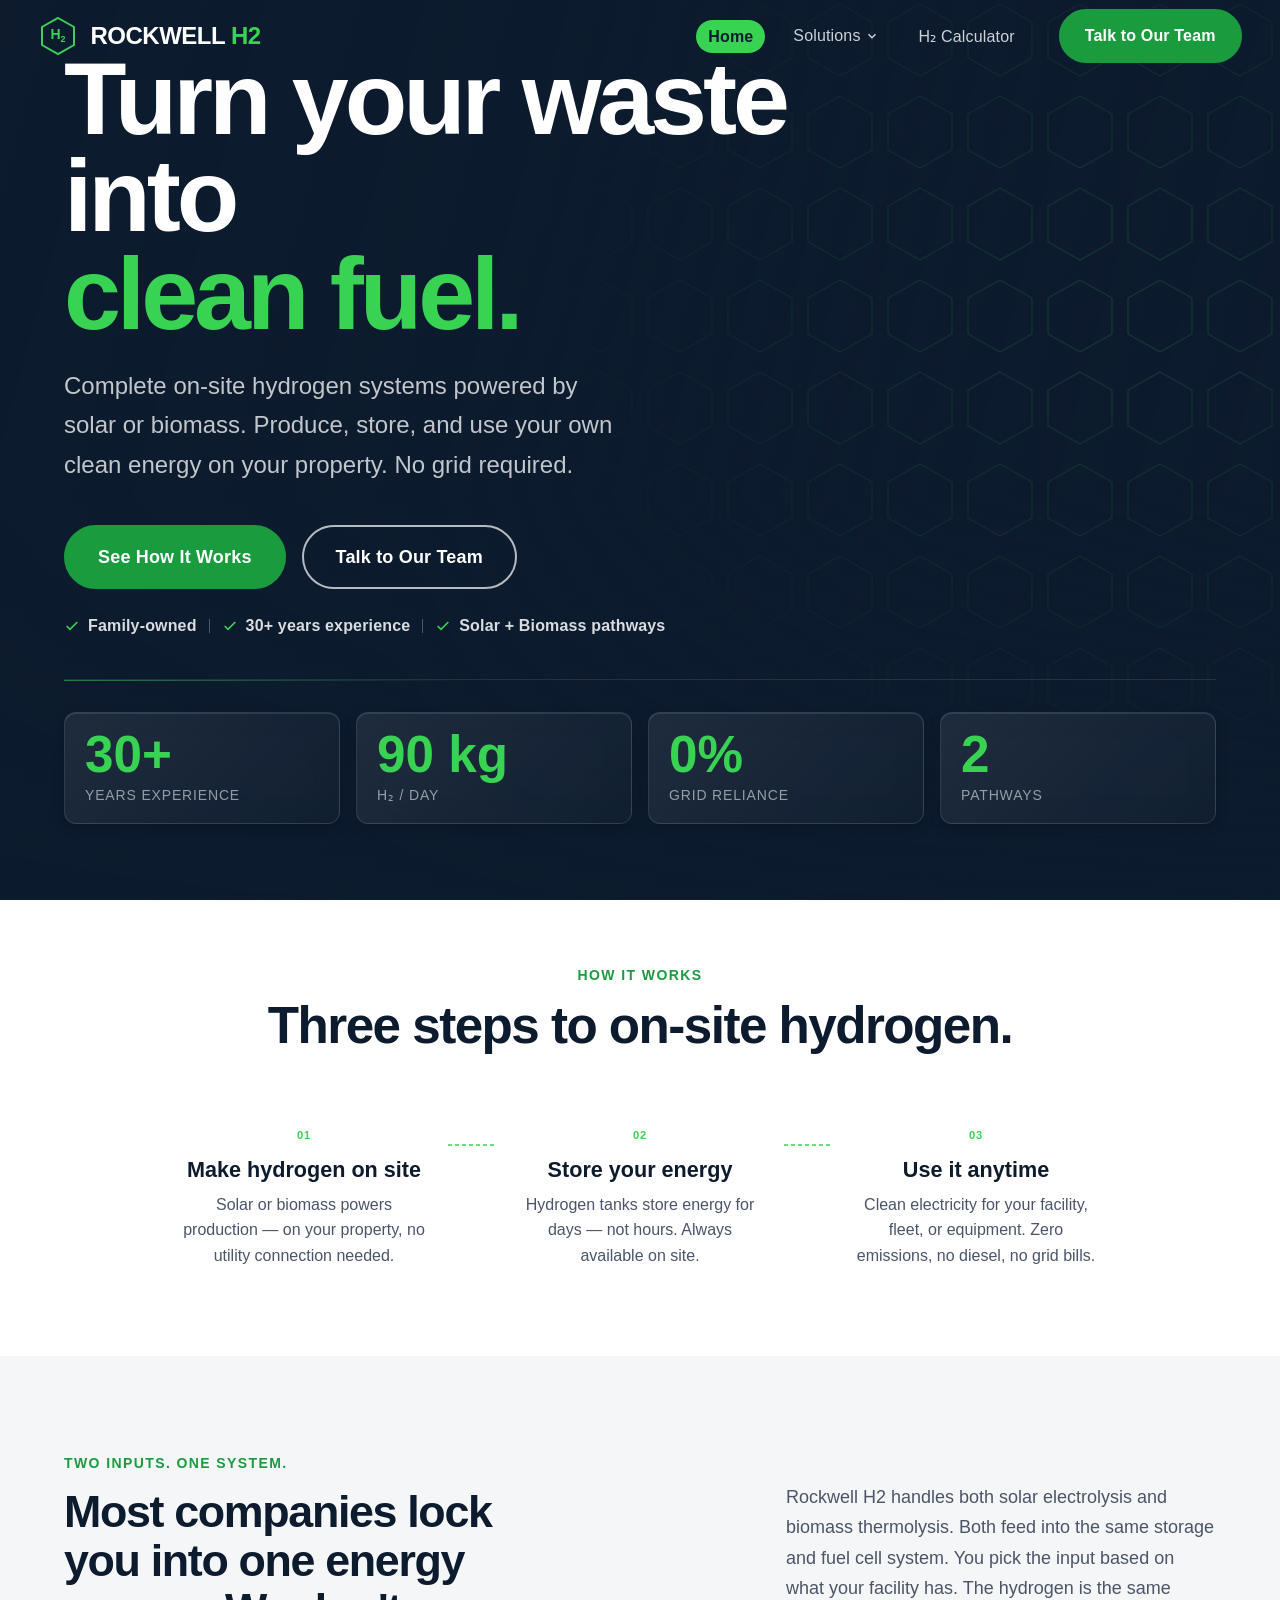
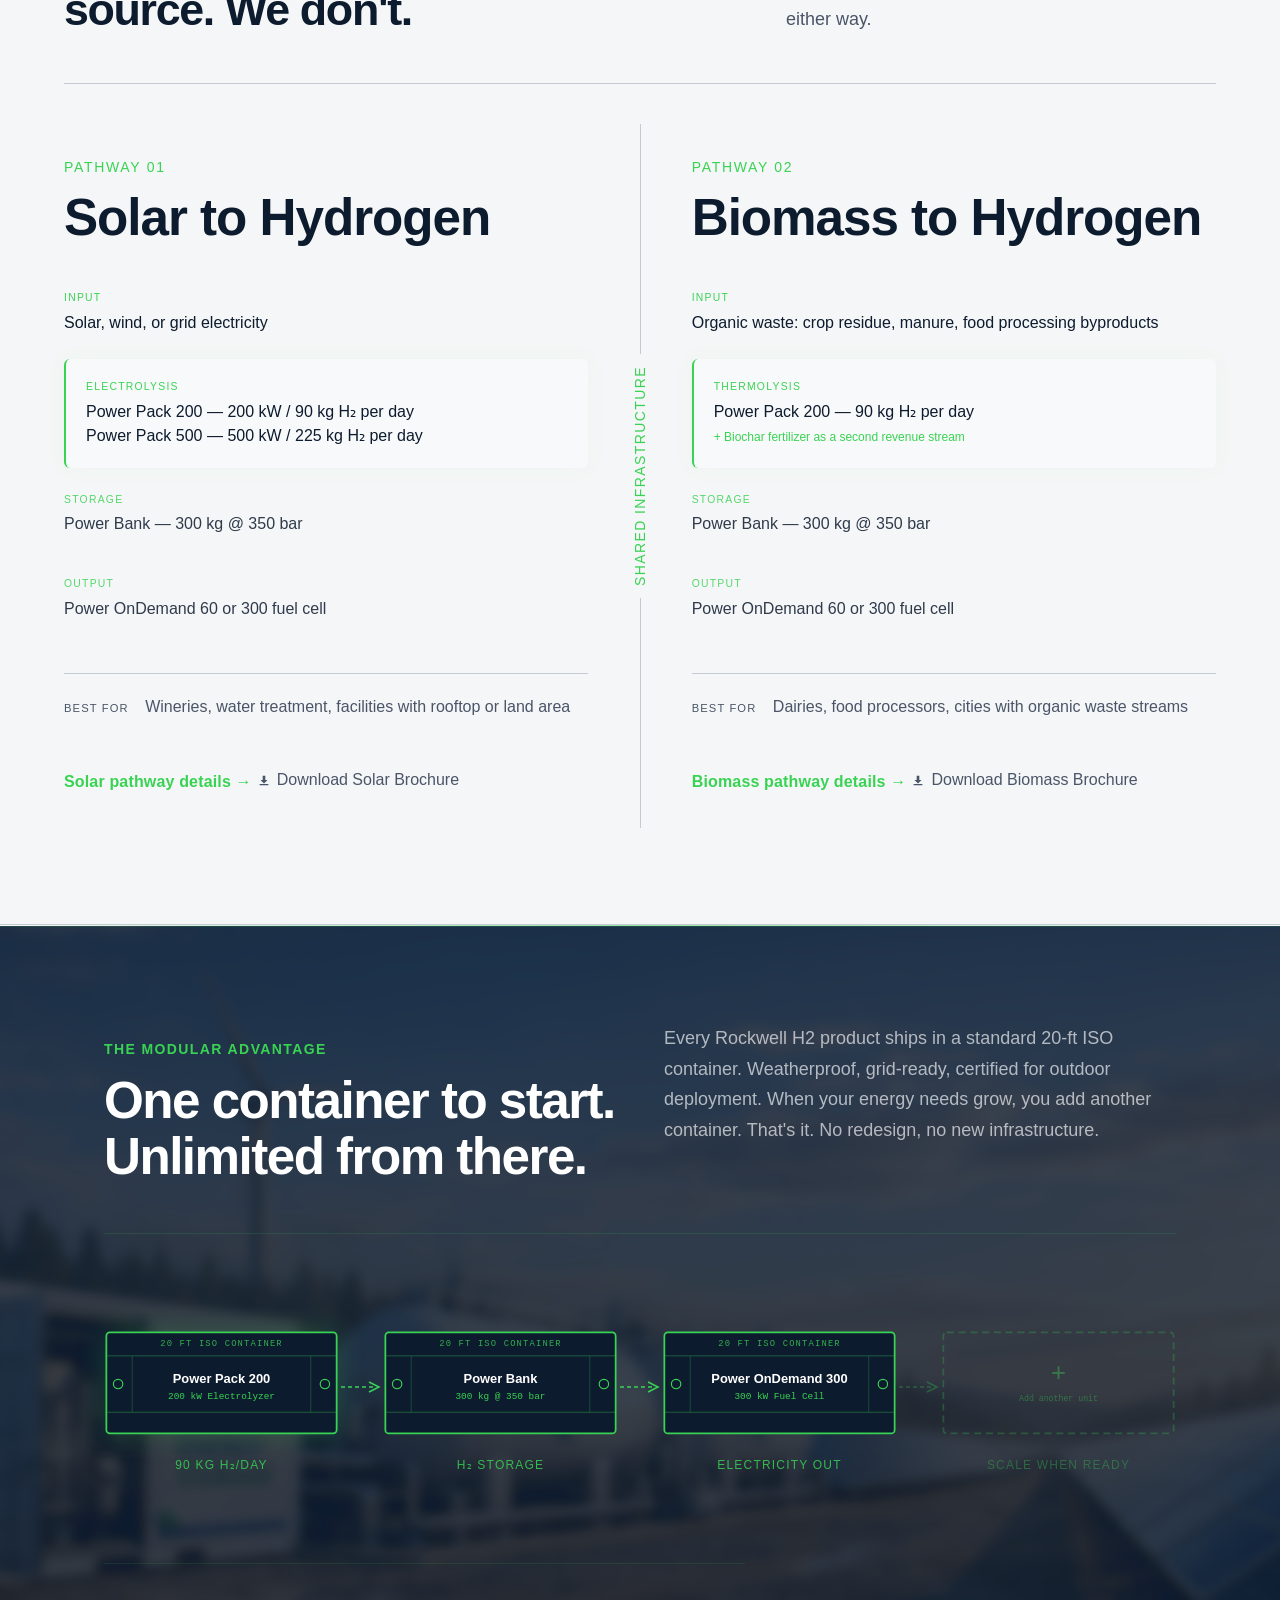
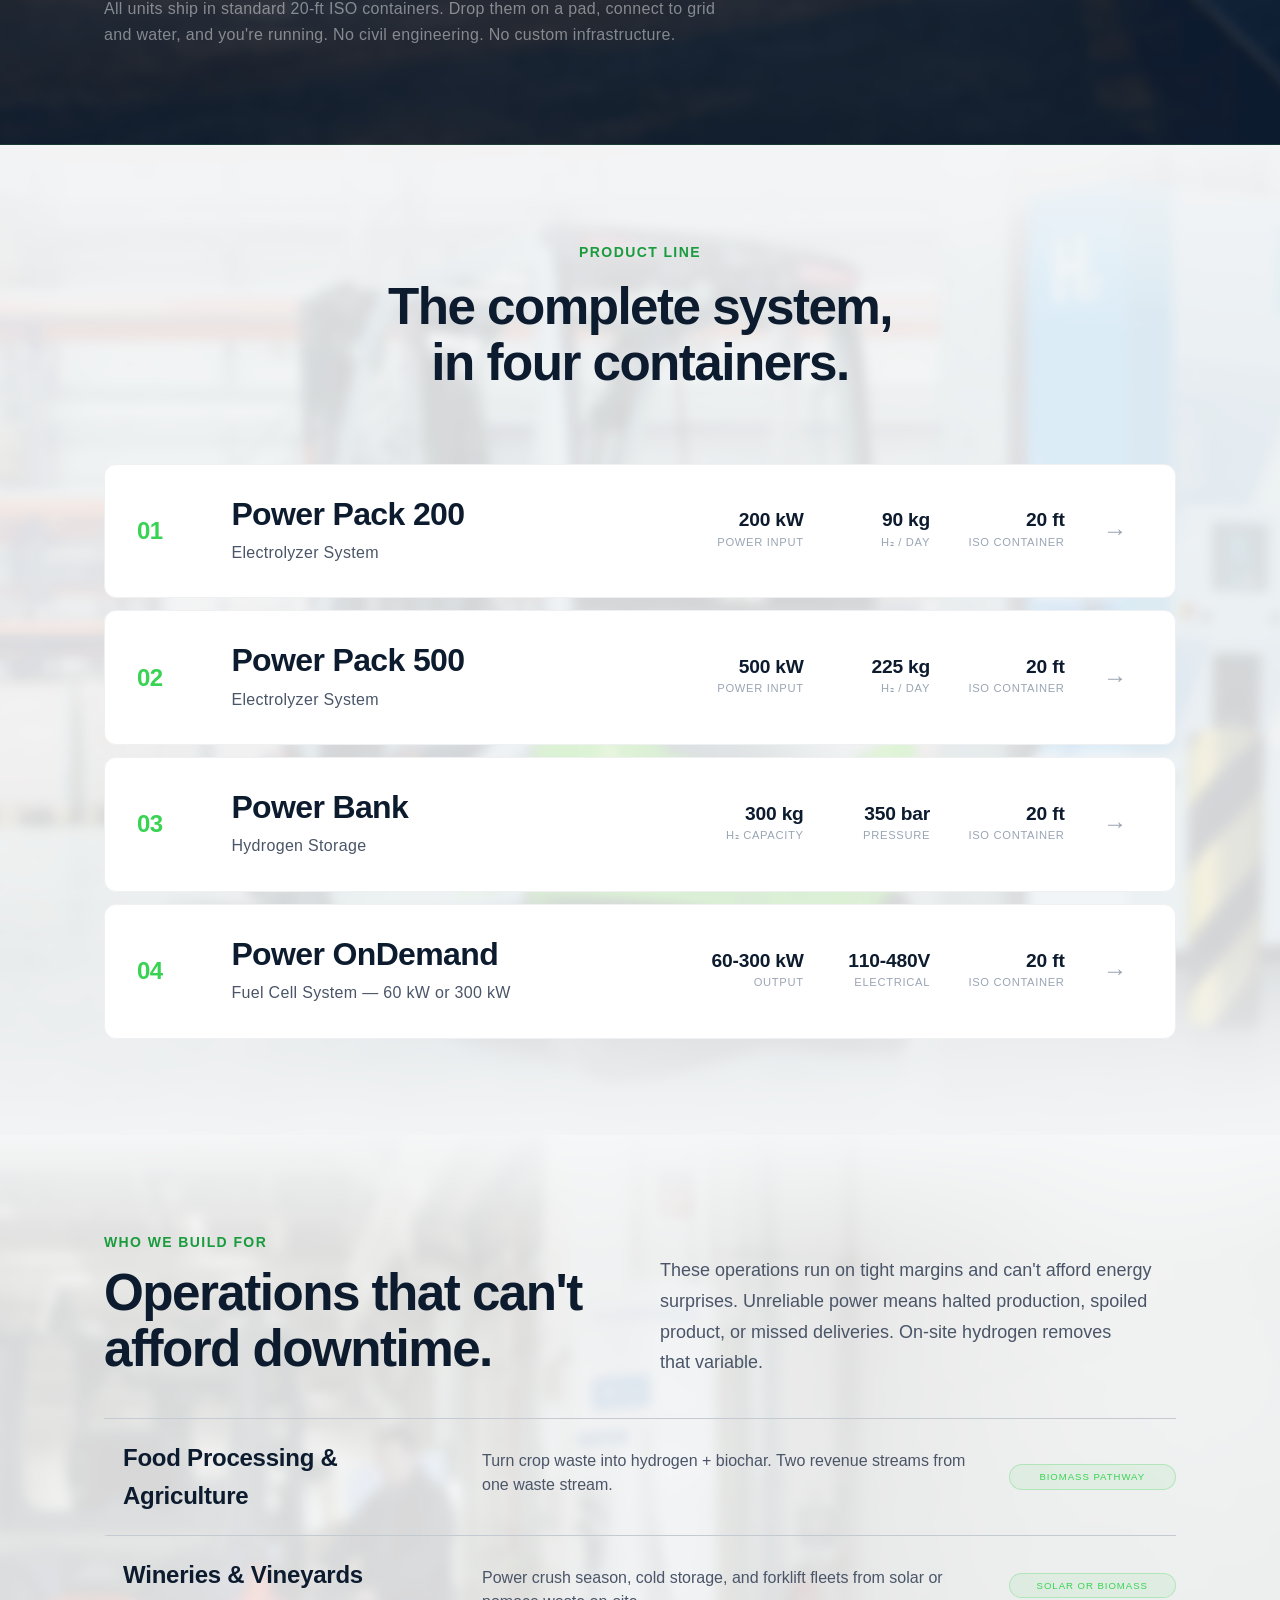
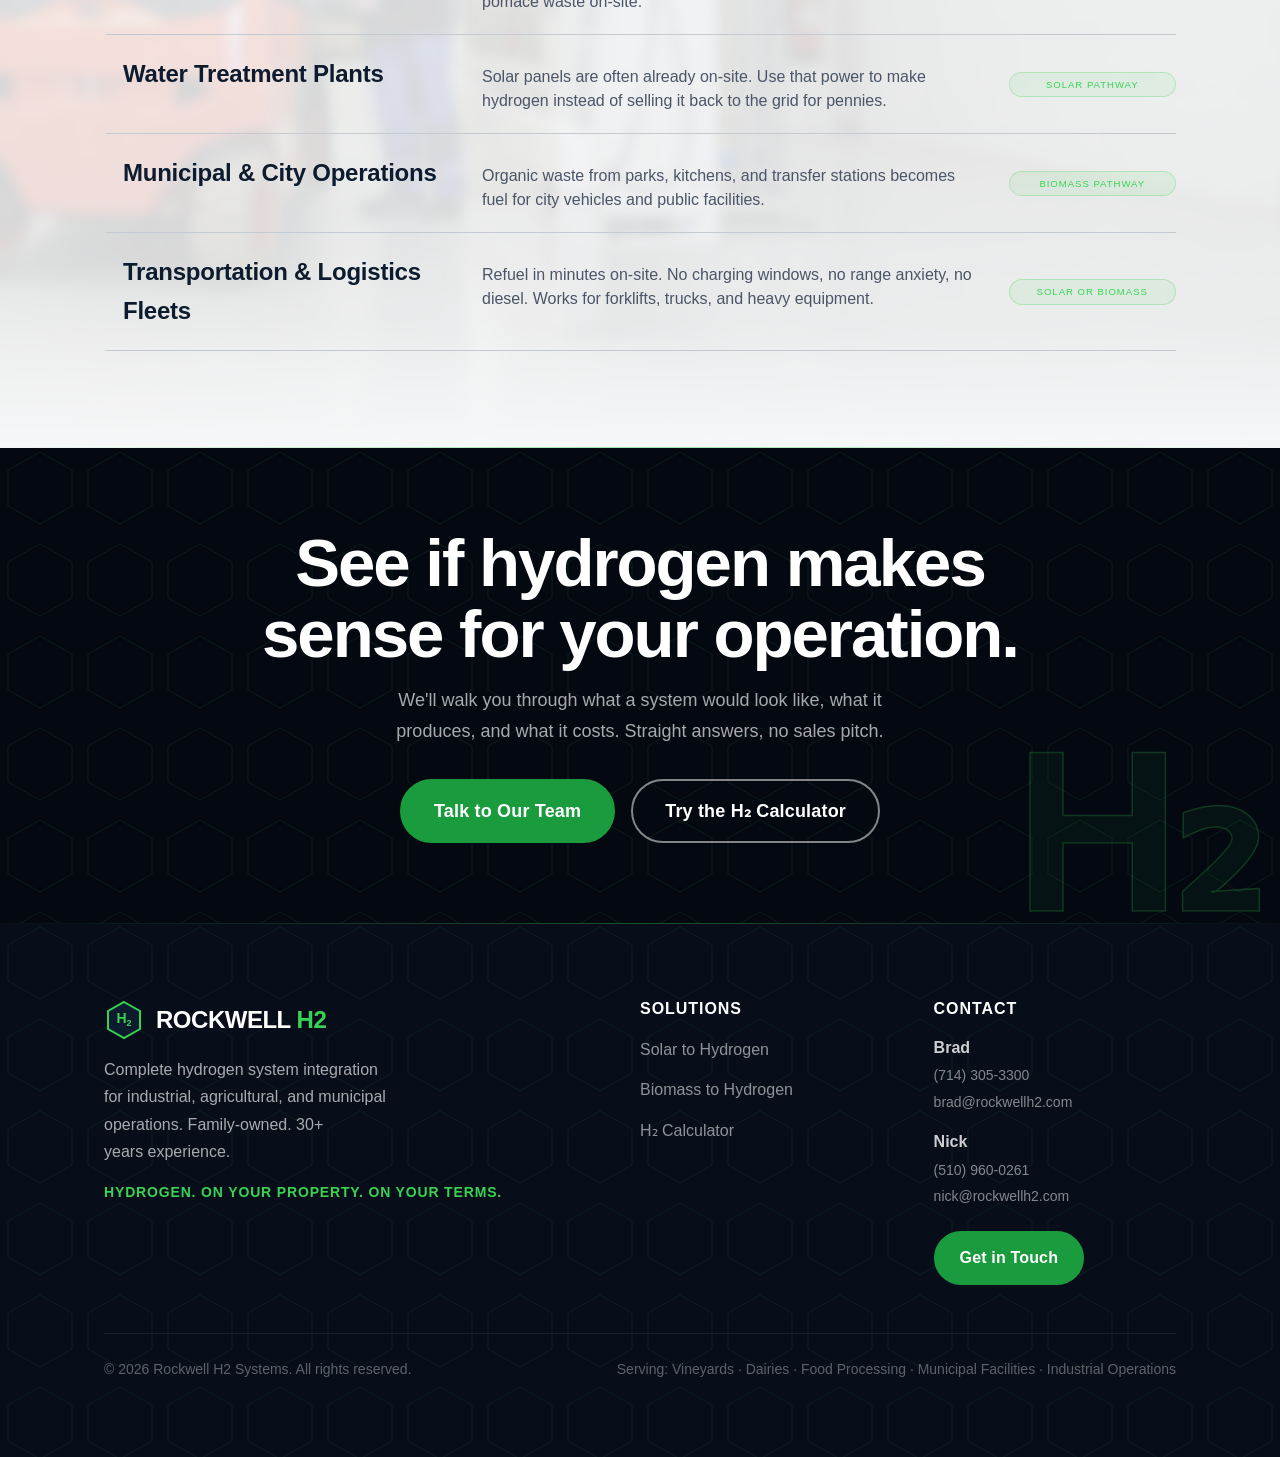
==== commit 13f10108: "feat: redesign hero — directional gradient, hex grid mask, refined trust row Cherry-picked hero-only" ====
--- a/index.html
+++ b/index.html
@@ -195,133 +195,9 @@
         </div>
       </div>
 
-      <!-- Convergence diagram -->
-      <div class="pathways-diagram desktop-only reveal">
-        <svg viewBox="0 0 1200 280" xmlns="http://www.w3.org/2000/svg" preserveAspectRatio="xMidYMid meet" aria-hidden="true">
-          <defs>
-            <marker id="arrowSolar" viewBox="0 0 10 10" refX="9" refY="5" markerWidth="7" markerHeight="7" orient="auto-start-reverse">
-              <path d="M0 0 L10 5 L0 10 z" fill="#f59e0b"/>
-            </marker>
-            <marker id="arrowBio" viewBox="0 0 10 10" refX="9" refY="5" markerWidth="7" markerHeight="7" orient="auto-start-reverse">
-              <path d="M0 0 L10 5 L0 10 z" fill="#65a30d"/>
-            </marker>
-            <marker id="arrowGreen" viewBox="0 0 10 10" refX="9" refY="5" markerWidth="7" markerHeight="7" orient="auto-start-reverse">
-              <path d="M0 0 L10 5 L0 10 z" fill="#39d353"/>
-            </marker>
-            <linearGradient id="solarFill" x1="0" x2="0" y1="0" y2="1">
-              <stop offset="0%" stop-color="#fffbeb"/>
-              <stop offset="100%" stop-color="#fef3c7"/>
-            </linearGradient>
-            <linearGradient id="bioFill" x1="0" x2="0" y1="0" y2="1">
-              <stop offset="0%" stop-color="#f7fee7"/>
-              <stop offset="100%" stop-color="#ecfccb"/>
-            </linearGradient>
-            <linearGradient id="navyFill" x1="0" x2="0" y1="0" y2="1">
-              <stop offset="0%" stop-color="#172a44"/>
-              <stop offset="100%" stop-color="#0d1b2e"/>
-            </linearGradient>
-            <radialGradient id="junctionGlow" cx="50%" cy="50%" r="50%">
-              <stop offset="0%" stop-color="#39d353" stop-opacity="0.35"/>
-              <stop offset="70%" stop-color="#39d353" stop-opacity="0.08"/>
-              <stop offset="100%" stop-color="#39d353" stop-opacity="0"/>
-            </radialGradient>
-            <filter id="softShadow" x="-10%" y="-10%" width="120%" height="130%">
-              <feDropShadow dx="0" dy="2" stdDeviation="3" flood-color="#0d1b2e" flood-opacity="0.08"/>
-            </filter>
-          </defs>
-
-          <!-- SHARED INFRASTRUCTURE label -->
-          <text x="820" y="48" text-anchor="middle" font-family="JetBrains Mono, monospace" font-size="10" font-weight="700" fill="#39d353" letter-spacing="3">SHARED INFRASTRUCTURE</text>
-          <line x1="660" y1="56" x2="760" y2="56" stroke="#39d353" stroke-width="1" opacity="0.3"/>
-          <line x1="880" y1="56" x2="980" y2="56" stroke="#39d353" stroke-width="1" opacity="0.3"/>
-
-          <!-- Solar branch (top) -->
-          <g filter="url(#softShadow)">
-            <rect x="30" y="50" width="200" height="76" rx="14" fill="url(#solarFill)" stroke="#f59e0b" stroke-width="1"/>
-          </g>
-          <g transform="translate(52 78)" stroke="#b45309" stroke-width="1.6" stroke-linecap="round" fill="none">
-            <circle cx="10" cy="10" r="5" fill="#fbbf24" fill-opacity="0.4"/>
-            <line x1="10" y1="0" x2="10" y2="3"/>
-            <line x1="10" y1="17" x2="10" y2="20"/>
-            <line x1="0" y1="10" x2="3" y2="10"/>
-            <line x1="17" y1="10" x2="20" y2="10"/>
-            <line x1="3" y1="3" x2="5" y2="5"/>
-            <line x1="15" y1="15" x2="17" y2="17"/>
-            <line x1="3" y1="17" x2="5" y2="15"/>
-            <line x1="15" y1="5" x2="17" y2="3"/>
-          </g>
-          <text x="96" y="84" font-family="Cabinet Grotesk, sans-serif" font-size="15" font-weight="800" fill="#78350f" letter-spacing="-0.01em">Solar / Wind</text>
-          <text x="96" y="103" font-family="Satoshi, sans-serif" font-size="12" fill="#b45309">Electricity input</text>
-          <line x1="234" y1="88" x2="286" y2="88" stroke="#f59e0b" stroke-width="2" marker-end="url(#arrowSolar)"/>
-
-          <g filter="url(#softShadow)">
-            <rect x="290" y="50" width="230" height="76" rx="14" fill="#fff" stroke="#f59e0b" stroke-width="1"/>
-          </g>
-          <text x="308" y="82" font-family="Cabinet Grotesk, sans-serif" font-size="13" font-weight="800" fill="#78350f" letter-spacing="0.04em">ELECTROLYSIS</text>
-          <text x="308" y="102" font-family="Satoshi, sans-serif" font-size="12" fill="#b45309">Power Pack 200 / 500</text>
-          <path d="M524 88 C 585 88 600 140 620 140" fill="none" stroke="#f59e0b" stroke-width="2" stroke-linecap="round"/>
-
-          <!-- Biomass branch (bottom) -->
-          <g filter="url(#softShadow)">
-            <rect x="30" y="200" width="200" height="76" rx="14" fill="url(#bioFill)" stroke="#65a30d" stroke-width="1"/>
-          </g>
-          <g transform="translate(50 218)" stroke="#3f6212" stroke-width="1.6" stroke-linecap="round" stroke-linejoin="round" fill="none">
-            <path d="M12 40 C 4 32 4 16 12 8 C 20 16 20 32 12 40 Z" fill="#84cc16" fill-opacity="0.35"/>
-            <path d="M12 40 L12 16"/>
-          </g>
-          <text x="96" y="234" font-family="Cabinet Grotesk, sans-serif" font-size="15" font-weight="800" fill="#3f6212" letter-spacing="-0.01em">Organic Waste</text>
-          <text x="96" y="253" font-family="Satoshi, sans-serif" font-size="12" fill="#4d7c0f">Crop / manure / food</text>
-          <line x1="234" y1="238" x2="286" y2="238" stroke="#65a30d" stroke-width="2" marker-end="url(#arrowBio)"/>
-
-          <g filter="url(#softShadow)">
-            <rect x="290" y="200" width="230" height="76" rx="14" fill="#fff" stroke="#65a30d" stroke-width="1"/>
-          </g>
-          <text x="308" y="232" font-family="Cabinet Grotesk, sans-serif" font-size="13" font-weight="800" fill="#3f6212" letter-spacing="0.04em">THERMOLYSIS</text>
-          <text x="308" y="252" font-family="Satoshi, sans-serif" font-size="12" fill="#4d7c0f">Power Pack 200 + Biochar</text>
-          <path d="M524 238 C 585 238 600 140 620 140" fill="none" stroke="#65a30d" stroke-width="2" stroke-linecap="round"/>
-
-          <!-- Junction: glow + node -->
-          <circle cx="620" cy="140" r="42" fill="url(#junctionGlow)"/>
-          <circle cx="620" cy="140" r="14" fill="#fff" stroke="#39d353" stroke-width="2"/>
-          <circle cx="620" cy="140" r="5" fill="#39d353"/>
-
-          <!-- Shared spine to storage -->
-          <line x1="634" y1="140" x2="714" y2="140" stroke="#39d353" stroke-width="2.5" marker-end="url(#arrowGreen)"/>
-
-          <!-- Storage node -->
-          <g filter="url(#softShadow)">
-            <rect x="720" y="100" width="220" height="80" rx="14" fill="url(#navyFill)" stroke="#39d353" stroke-width="1"/>
-          </g>
-          <g transform="translate(740 122)" stroke="#39d353" stroke-width="1.6" stroke-linecap="round" fill="none">
-            <rect x="0" y="0" width="24" height="36" rx="4"/>
-            <line x1="0" y1="9" x2="24" y2="9"/>
-            <line x1="12" y1="14" x2="12" y2="32"/>
-            <line x1="6" y1="28" x2="18" y2="28" stroke-width="1" opacity="0.5"/>
-          </g>
-          <text x="776" y="134" font-family="Cabinet Grotesk, sans-serif" font-size="14" font-weight="800" fill="#fff" letter-spacing="0.04em">STORAGE</text>
-          <text x="776" y="154" font-family="Satoshi, sans-serif" font-size="12" fill="#86efac">300 kg @ 350 bar</text>
-
-          <line x1="940" y1="140" x2="970" y2="140" stroke="#39d353" stroke-width="2.5" marker-end="url(#arrowGreen)"/>
-
-          <!-- Output node -->
-          <g filter="url(#softShadow)">
-            <rect x="976" y="100" width="200" height="80" rx="14" fill="url(#navyFill)" stroke="#39d353" stroke-width="1"/>
-          </g>
-          <g transform="translate(996 121)" fill="#39d353" stroke="#39d353" stroke-width="1.4" stroke-linejoin="round">
-            <path d="M12 0 L0 22 L9 22 L5 38 L22 14 L13 14 L17 0 Z" fill-opacity="0.25"/>
-          </g>
-          <text x="1028" y="134" font-family="Cabinet Grotesk, sans-serif" font-size="14" font-weight="800" fill="#fff" letter-spacing="0.04em">FUEL CELL</text>
-          <text x="1028" y="154" font-family="Satoshi, sans-serif" font-size="12" fill="#86efac">OnDemand 60 / 300</text>
-        </svg>
-      </div>
-
       <div class="pathways-grid desktop-only">
         <!-- Solar -->
-        <div class="pathway-col pathway-col--solar reveal reveal-delay-1">
-          <div class="pathway-best-for-chip">
-            <svg width="14" height="14" viewBox="0 0 24 24" fill="none" stroke="currentColor" stroke-width="2.2" aria-hidden="true"><circle cx="12" cy="12" r="4"/><path d="M12 2v3M12 19v3M2 12h3M19 12h3M5 5l2 2M17 17l2 2M5 19l2-2M17 7l2-2"/></svg>
-            For facilities with rooftop or land area
-          </div>
+        <div class="pathway-col reveal reveal-delay-1">
           <div class="pathway-label">Pathway 01</div>
           <h3 class="pathway-name">Solar to Hydrogen</h3>
           <div class="pathway-flow">
@@ -329,28 +205,30 @@
               <span class="flow-step-label">Input</span>
               <span class="flow-step-value">Solar, wind, or grid electricity</span>
             </div>
+            <div class="pathway-flow-arrow">&#8595;</div>
             <div class="pathway-flow-step pathway-flow-step--product">
               <span class="flow-step-label">Electrolysis</span>
-              <div class="flow-spec-list">
-                <div class="flow-spec"><span class="flow-spec-name">Power Pack 200</span><span class="flow-spec-value">200 kW · 90 kg H&#8322;/day</span></div>
-                <div class="flow-spec"><span class="flow-spec-name">Power Pack 500</span><span class="flow-spec-value">500 kW · 225 kg H&#8322;/day</span></div>
-              </div>
-            </div>
+              <span class="flow-step-value">Power Pack 200 — 200 kW / 90 kg H&#8322; per day<br>Power Pack 500 — 500 kW / 225 kg H&#8322; per day</span>
+            </div>
+            <div class="pathway-flow-arrow">&#8595;</div>
             <div class="pathway-flow-step pathway-flow-step--shared">
               <span class="flow-step-label">Storage</span>
-              <div class="flow-spec"><span class="flow-spec-name">Power Bank</span><span class="flow-spec-value">300 kg @ 350 bar</span></div>
-            </div>
+              <span class="flow-step-value">Power Bank — 300 kg @ 350 bar</span>
+            </div>
+            <div class="pathway-flow-arrow">&#8595;</div>
             <div class="pathway-flow-step pathway-flow-step--shared">
               <span class="flow-step-label">Output</span>
-              <div class="flow-spec"><span class="flow-spec-name">Power OnDemand</span><span class="flow-spec-value">60 or 300 fuel cell</span></div>
-            </div>
-          </div>
-          <div class="pathway-cta-row">
-            <a href="./solar.html" class="btn btn-primary pathway-cta-primary">Explore Solar Pathway &#8594;</a>
-            <a href="./Rockwell_H2_Solar_Brochure.pdf" class="pathway-download" download>
-              <svg width="14" height="14" viewBox="0 0 16 16" fill="currentColor" aria-hidden="true"><path d="M8 12l-4-4h2.5V3h3v5H12L8 12zm-5 2h10v-1.5H3V14z"/></svg>Brochure (PDF)
-            </a>
-          </div>
+              <span class="flow-step-value">Power OnDemand 60 or 300 fuel cell</span>
+            </div>
+          </div>
+          <div class="pathway-best-for">
+            <span class="pathway-best-for-label">Best for</span>
+            Wineries, water treatment, facilities with rooftop or land area
+          </div>
+          <a href="./solar.html" class="pathway-link">Solar pathway details &#8594;</a>
+          <a href="./Rockwell_H2_Solar_Brochure.pdf" class="pathway-download" download>
+            <svg width="14" height="14" viewBox="0 0 16 16" fill="currentColor" aria-hidden="true"><path d="M8 12l-4-4h2.5V3h3v5H12L8 12zm-5 2h10v-1.5H3V14z"/></svg>Download Solar Brochure
+          </a>
         </div>
 
         <!-- Divider -->
@@ -359,40 +237,38 @@
         </div>
 
         <!-- Biomass -->
-        <div class="pathway-col pathway-col--biomass reveal reveal-delay-2">
-          <div class="pathway-best-for-chip">
-            <svg width="14" height="14" viewBox="0 0 24 24" fill="none" stroke="currentColor" stroke-width="2.2" aria-hidden="true"><path d="M12 22V12M12 12c0 0-4-2-6-6 3 0 6 2 6 6zM12 12c0 0 4-2 6-6-3 0-6 2-6 6z"/></svg>
-            For facilities with organic waste streams
-          </div>
+        <div class="pathway-col reveal reveal-delay-2">
           <div class="pathway-label">Pathway 02</div>
           <h3 class="pathway-name">Biomass to Hydrogen</h3>
           <div class="pathway-flow">
             <div class="pathway-flow-step">
               <span class="flow-step-label">Input</span>
-              <span class="flow-step-value">Crop residue, manure, food processing byproducts</span>
-            </div>
+              <span class="flow-step-value">Organic waste: crop residue, manure, food processing byproducts</span>
+            </div>
+            <div class="pathway-flow-arrow">&#8595;</div>
             <div class="pathway-flow-step pathway-flow-step--product">
               <span class="flow-step-label">Thermolysis</span>
-              <div class="flow-spec-list">
-                <div class="flow-spec"><span class="flow-spec-name">Power Pack 200</span><span class="flow-spec-value">90 kg H&#8322;/day</span></div>
-                <div class="flow-spec flow-spec--bonus"><span class="flow-spec-name">+ Biochar fertilizer</span><span class="flow-spec-value">Second revenue stream</span></div>
-              </div>
-            </div>
+              <span class="flow-step-value">Power Pack 200 — 90 kg H&#8322; per day<br><span class="flow-byproduct">+ Biochar fertilizer as a second revenue stream</span></span>
+            </div>
+            <div class="pathway-flow-arrow">&#8595;</div>
             <div class="pathway-flow-step pathway-flow-step--shared">
               <span class="flow-step-label">Storage</span>
-              <div class="flow-spec"><span class="flow-spec-name">Power Bank</span><span class="flow-spec-value">300 kg @ 350 bar</span></div>
-            </div>
+              <span class="flow-step-value">Power Bank — 300 kg @ 350 bar</span>
+            </div>
+            <div class="pathway-flow-arrow">&#8595;</div>
             <div class="pathway-flow-step pathway-flow-step--shared">
               <span class="flow-step-label">Output</span>
-              <div class="flow-spec"><span class="flow-spec-name">Power OnDemand</span><span class="flow-spec-value">60 or 300 fuel cell</span></div>
-            </div>
-          </div>
-          <div class="pathway-cta-row">
-            <a href="./biomass.html" class="btn btn-primary pathway-cta-primary">Explore Biomass Pathway &#8594;</a>
-            <a href="./Rockwell_H2_Biomass_Brochure.pdf" class="pathway-download" download>
-              <svg width="14" height="14" viewBox="0 0 16 16" fill="currentColor" aria-hidden="true"><path d="M8 12l-4-4h2.5V3h3v5H12L8 12zm-5 2h10v-1.5H3V14z"/></svg>Brochure (PDF)
-            </a>
-          </div>
+              <span class="flow-step-value">Power OnDemand 60 or 300 fuel cell</span>
+            </div>
+          </div>
+          <div class="pathway-best-for">
+            <span class="pathway-best-for-label">Best for</span>
+            Dairies, food processors, cities with organic waste streams
+          </div>
+          <a href="./biomass.html" class="pathway-link">Biomass pathway details &#8594;</a>
+          <a href="./Rockwell_H2_Biomass_Brochure.pdf" class="pathway-download" download>
+            <svg width="14" height="14" viewBox="0 0 16 16" fill="currentColor" aria-hidden="true"><path d="M8 12l-4-4h2.5V3h3v5H12L8 12zm-5 2h10v-1.5H3V14z"/></svg>Download Biomass Brochure
+          </a>
         </div>
       </div>
         <!-- MOBILE: Pathway cards -->
--- a/style.css
+++ b/style.css
@@ -2423,24 +2423,6 @@
   margin-bottom: 0;
 }
 
-.pathways-diagram {
-  margin: 0 0 var(--space-10);
-  padding: var(--space-8) var(--space-8) var(--space-6);
-  background:
-    radial-gradient(circle at 50% 100%, rgba(57, 211, 83, 0.04), transparent 60%),
-    var(--color-surface);
-  border: 1px solid var(--color-border);
-  border-radius: var(--radius-xl, 20px);
-  box-shadow: inset 0 1px 0 rgba(255, 255, 255, 0.6);
-}
-
-.pathways-diagram svg {
-  width: 100%;
-  height: auto;
-  max-height: 300px;
-  display: block;
-}
-
 .pathways-grid {
   display: grid;
   grid-template-columns: 1fr 2px 1fr;
@@ -2449,44 +2431,10 @@
 
 .pathway-col {
   padding: var(--space-8) var(--space-8) var(--space-8) 0;
-  --pathway-accent: var(--color-accent);
-  --pathway-accent-bg: rgba(57, 211, 83, 0.08);
-  --pathway-accent-border: rgba(57, 211, 83, 0.25);
 }
 
 .pathway-col:last-child {
   padding: var(--space-8) 0 var(--space-8) var(--space-8);
-}
-
-.pathway-col--solar {
-  --pathway-accent: #b45309;
-  --pathway-accent-bg: #fef3c7;
-  --pathway-accent-border: rgba(245, 158, 11, 0.4);
-}
-
-.pathway-col--biomass {
-  --pathway-accent: #3f6212;
-  --pathway-accent-bg: #ecfccb;
-  --pathway-accent-border: rgba(101, 163, 13, 0.4);
-}
-
-.pathway-best-for-chip {
-  display: inline-flex;
-  align-items: center;
-  gap: 8px;
-  padding: 8px 14px;
-  background: var(--pathway-accent-bg);
-  border: 1px solid var(--pathway-accent-border);
-  border-radius: var(--radius-full);
-  font-size: var(--text-xs);
-  font-weight: 600;
-  color: var(--pathway-accent);
-  letter-spacing: 0.01em;
-  margin-bottom: var(--space-5);
-}
-
-.pathway-best-for-chip svg {
-  flex-shrink: 0;
 }
 
 .pathway-divider {
@@ -2531,26 +2479,6 @@
   line-height: 1.1;
 }
 
-.pathway-col--solar .pathway-label,
-.pathway-col--solar .flow-step-label {
-  color: #b45309;
-}
-
-.pathway-col--biomass .pathway-label,
-.pathway-col--biomass .flow-step-label {
-  color: #3f6212;
-}
-
-.pathway-col--solar .pathway-flow-step--product {
-  border-left-color: #f59e0b;
-  background: #fffbeb;
-}
-
-.pathway-col--biomass .pathway-flow-step--product {
-  border-left-color: #65a30d;
-  background: #f7fee7;
-}
-
 .pathway-flow {
   display: flex;
   flex-direction: column;
@@ -2591,43 +2519,6 @@
   font-size: var(--text-sm);
   color: var(--color-text);
   line-height: 1.5;
-}
-
-.flow-spec-list {
-  display: flex;
-  flex-direction: column;
-  gap: 6px;
-  margin-top: 4px;
-}
-
-.flow-spec {
-  display: flex;
-  flex-wrap: wrap;
-  align-items: baseline;
-  justify-content: space-between;
-  gap: var(--space-2);
-}
-
-.flow-spec-name {
-  font-size: var(--text-sm);
-  font-weight: 700;
-  color: var(--color-text);
-}
-
-.flow-spec-value {
-  font-size: 0.8rem;
-  color: var(--color-text-muted);
-  font-family: var(--font-mono);
-  letter-spacing: 0.01em;
-}
-
-.flow-spec--bonus .flow-spec-name {
-  color: var(--color-accent);
-}
-
-.flow-spec--bonus .flow-spec-value {
-  color: var(--color-accent);
-  opacity: 0.8;
 }
 
 .flow-byproduct {
@@ -2676,42 +2567,6 @@
 
 .pathway-link:hover {
   opacity: 0.7;
-}
-
-.pathway-cta-row {
-  display: flex;
-  align-items: center;
-  flex-wrap: wrap;
-  gap: var(--space-5);
-  margin-top: var(--space-6);
-  padding-top: var(--space-5);
-  border-top: 1px solid var(--color-border);
-}
-
-.pathway-cta-primary {
-  font-weight: 700;
-}
-
-.pathway-col--solar .pathway-cta-primary {
-  background: #f59e0b;
-  border-color: #f59e0b;
-  color: #78350f;
-}
-
-.pathway-col--solar .pathway-cta-primary:hover {
-  background: #d97706;
-  border-color: #d97706;
-}
-
-.pathway-col--biomass .pathway-cta-primary {
-  background: #65a30d;
-  border-color: #65a30d;
-  color: #fff;
-}
-
-.pathway-col--biomass .pathway-cta-primary:hover {
-  background: #4d7c0f;
-  border-color: #4d7c0f;
 }
 
 .pathway-download {
